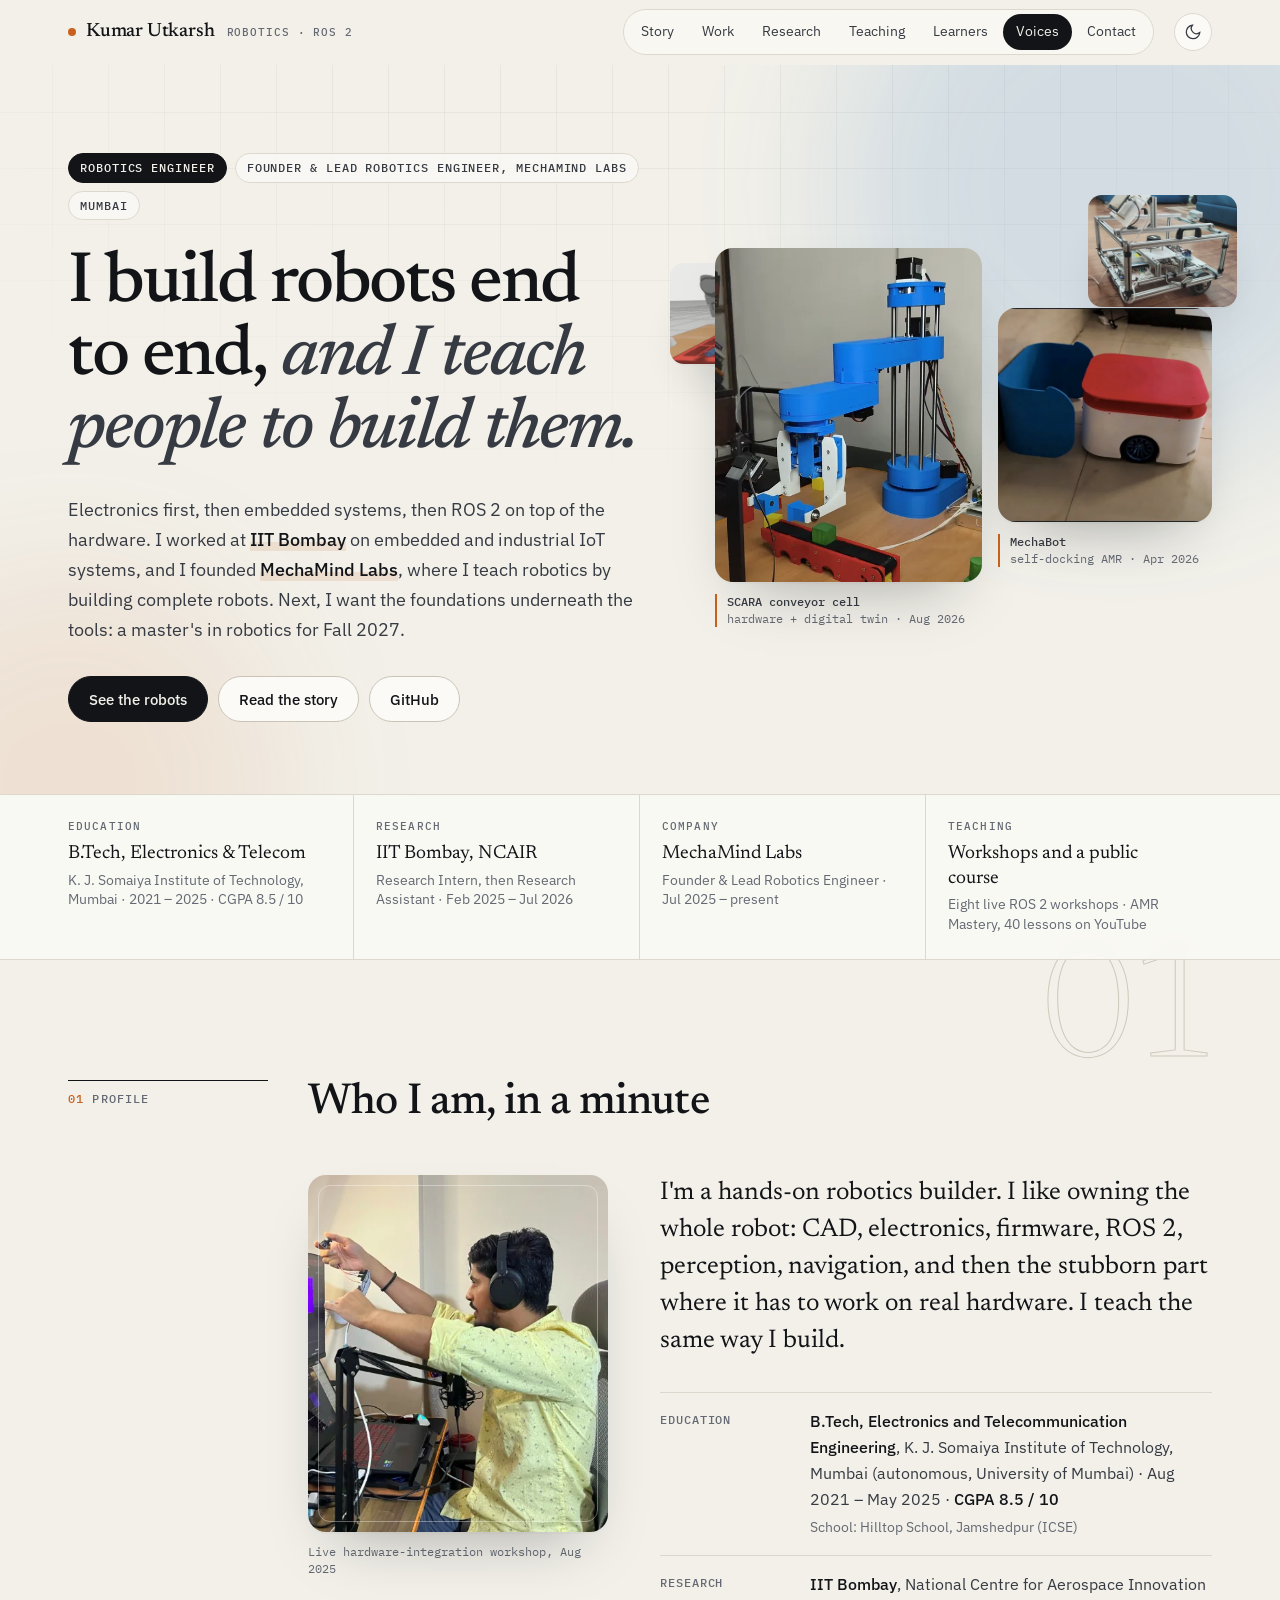
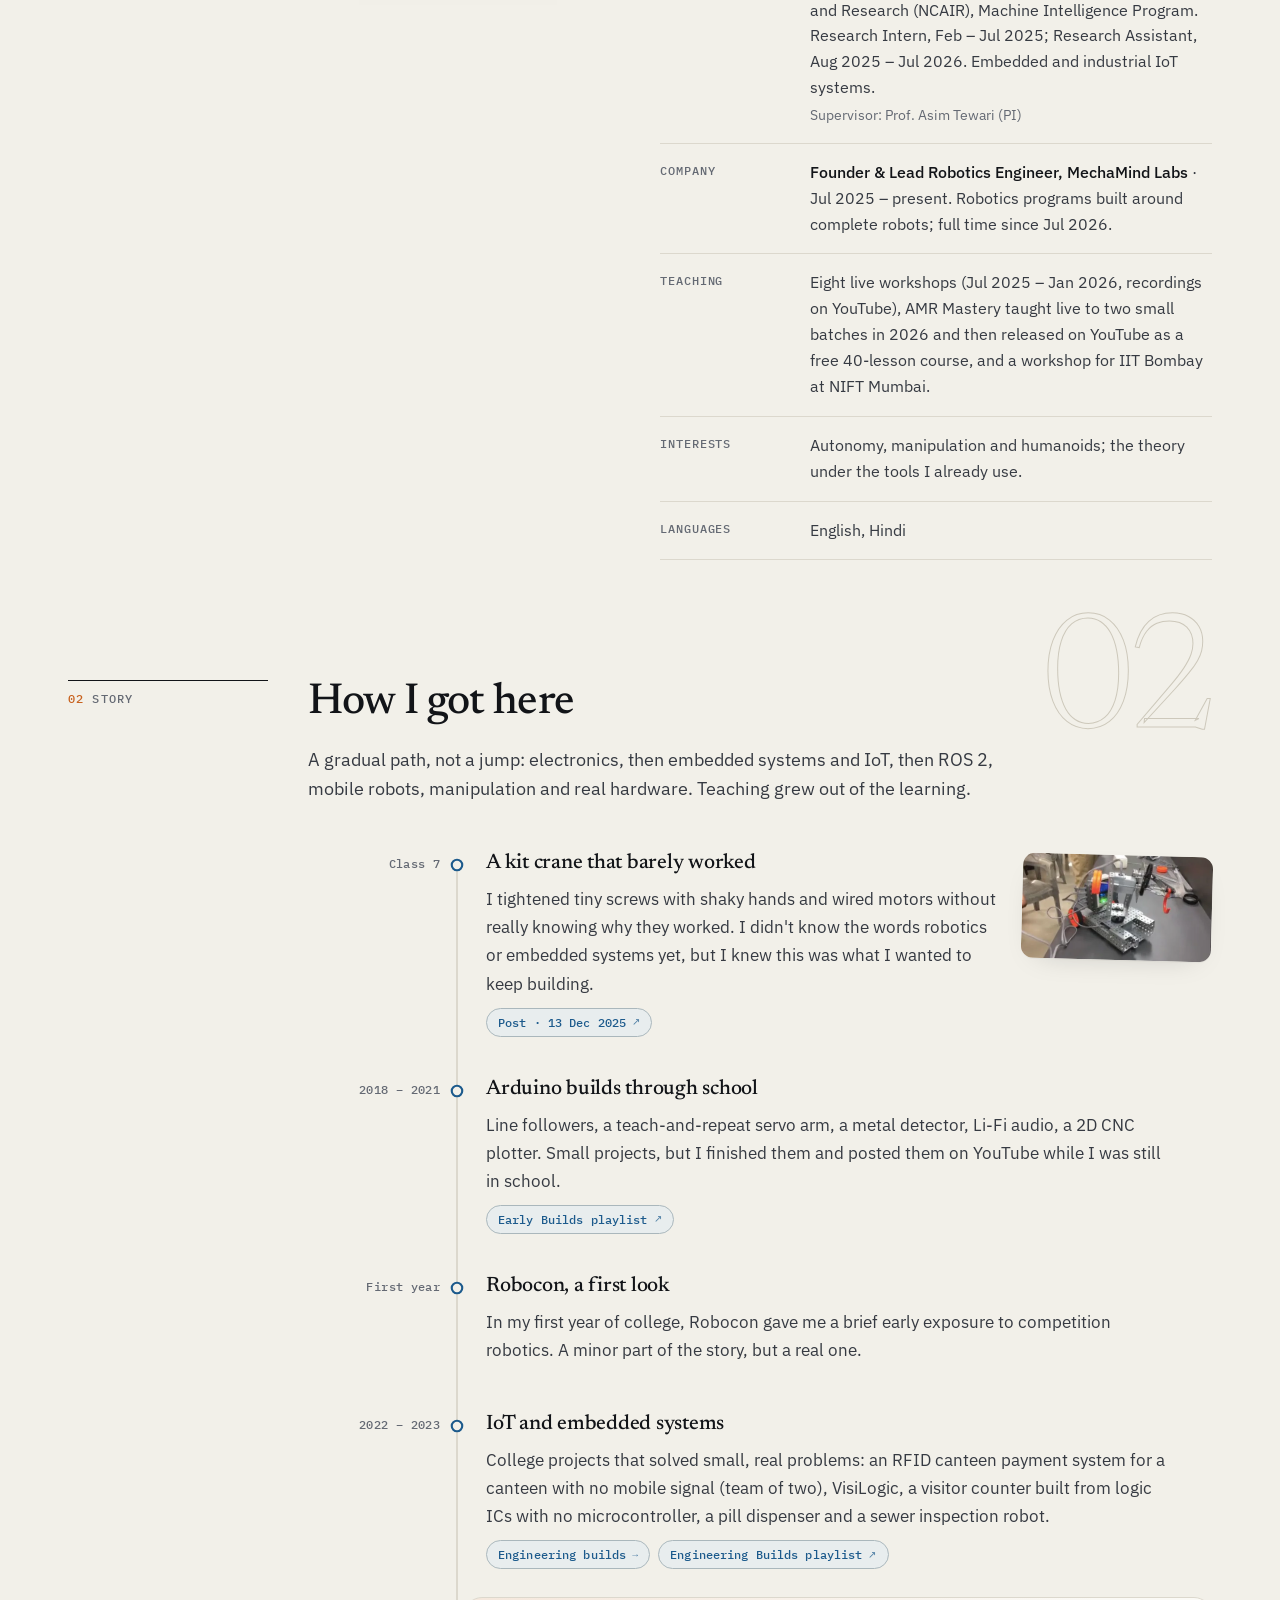
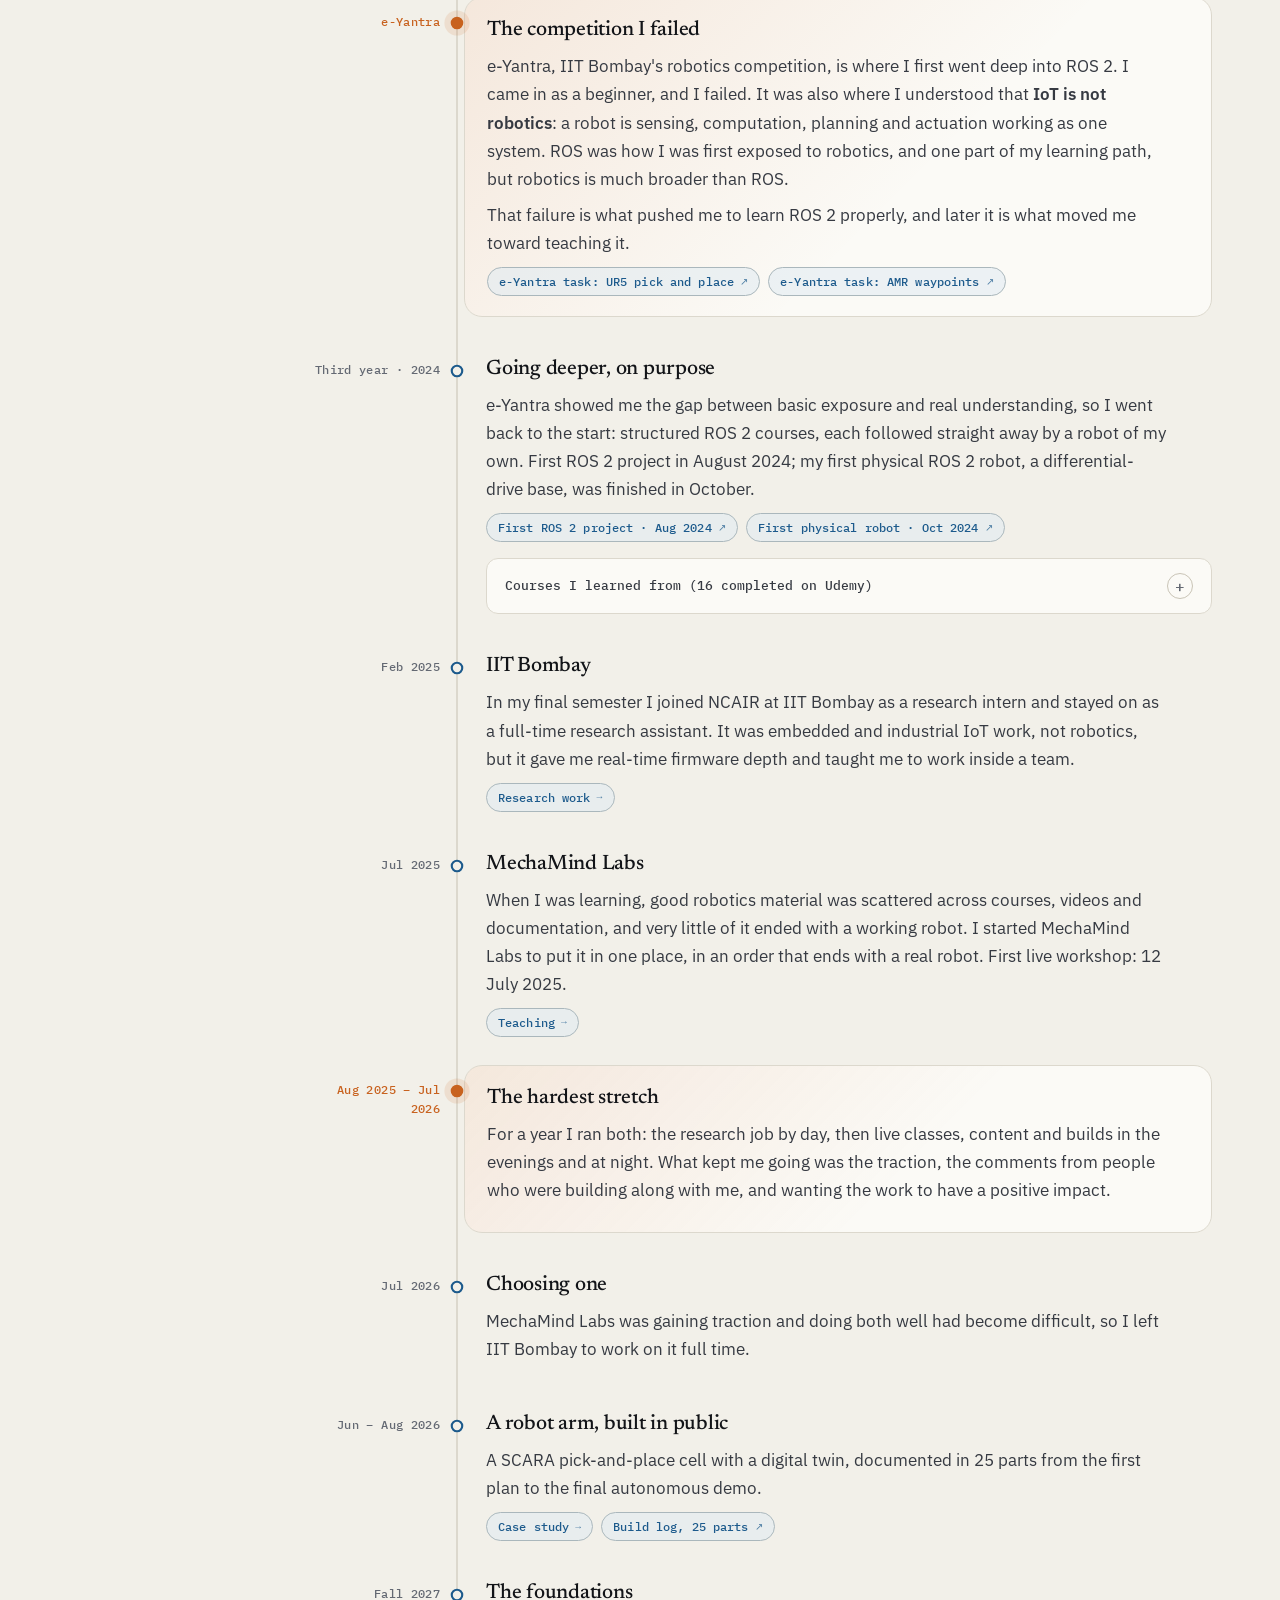
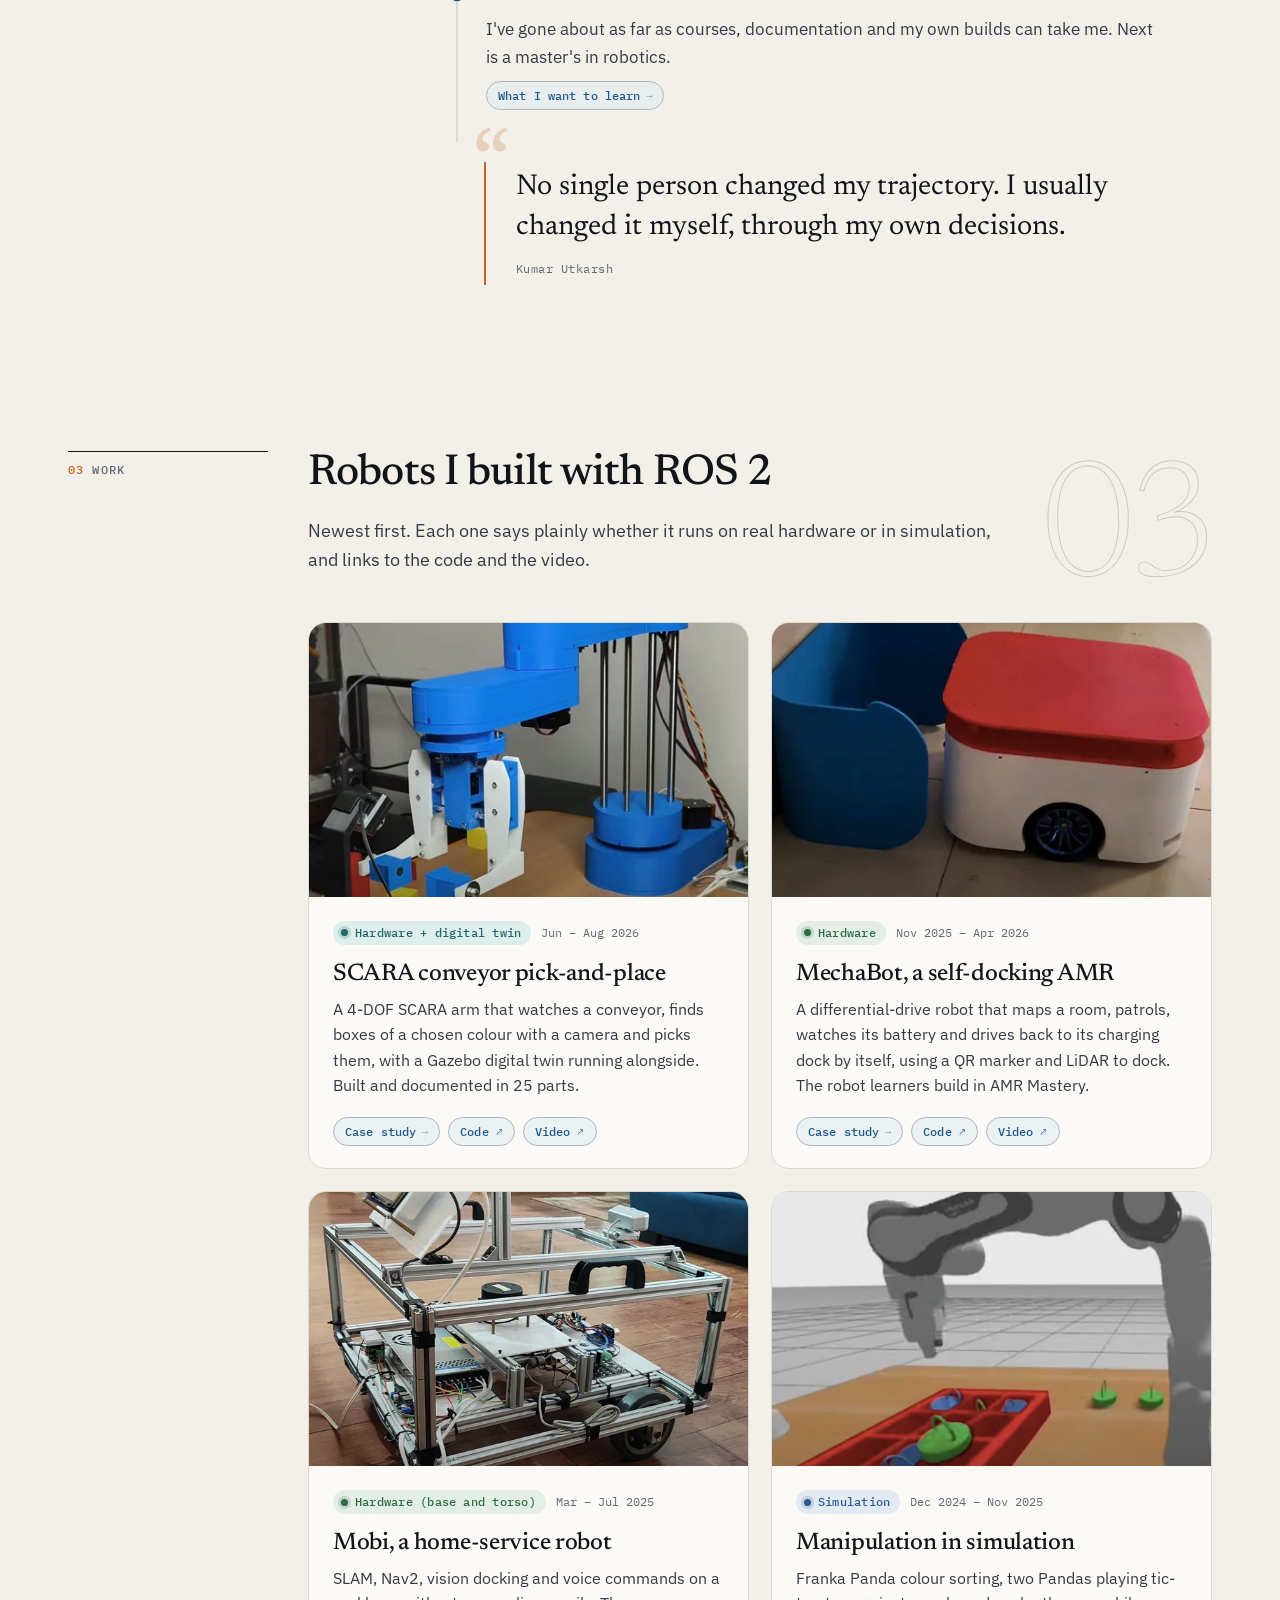
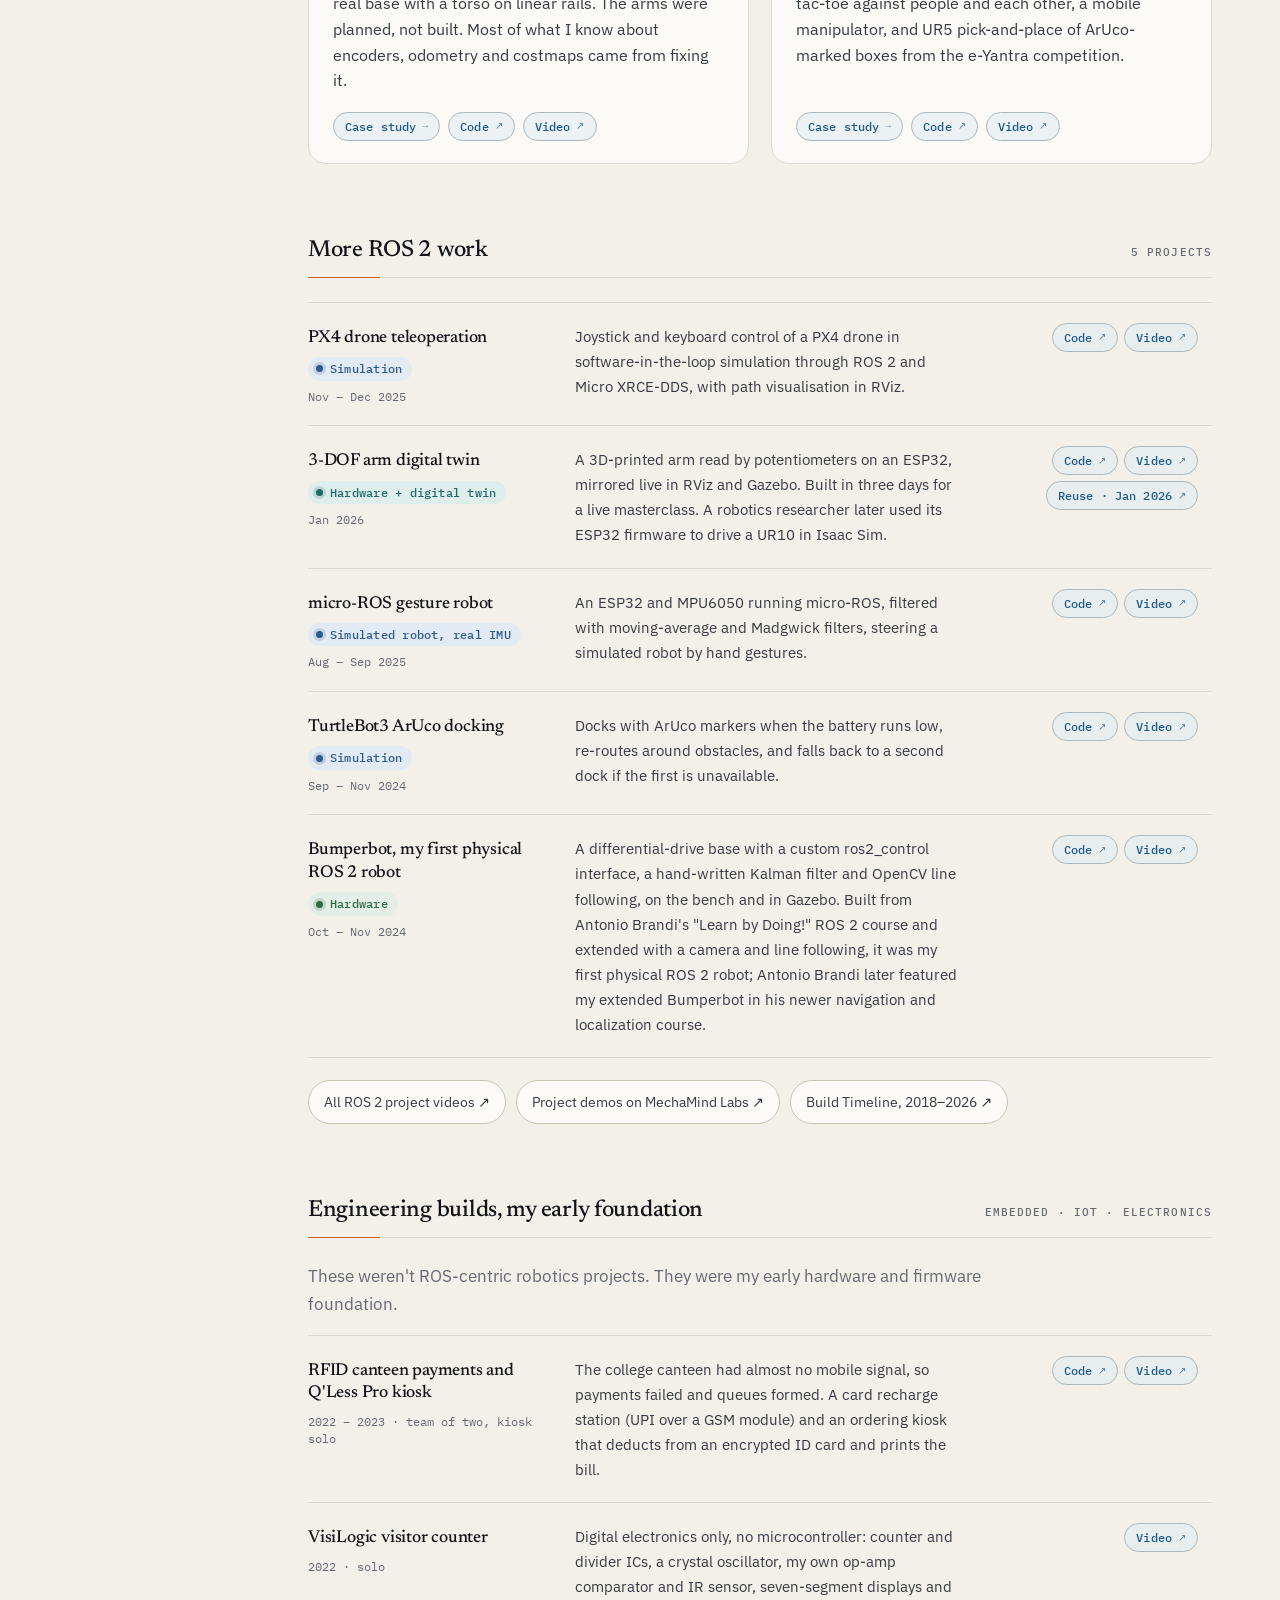
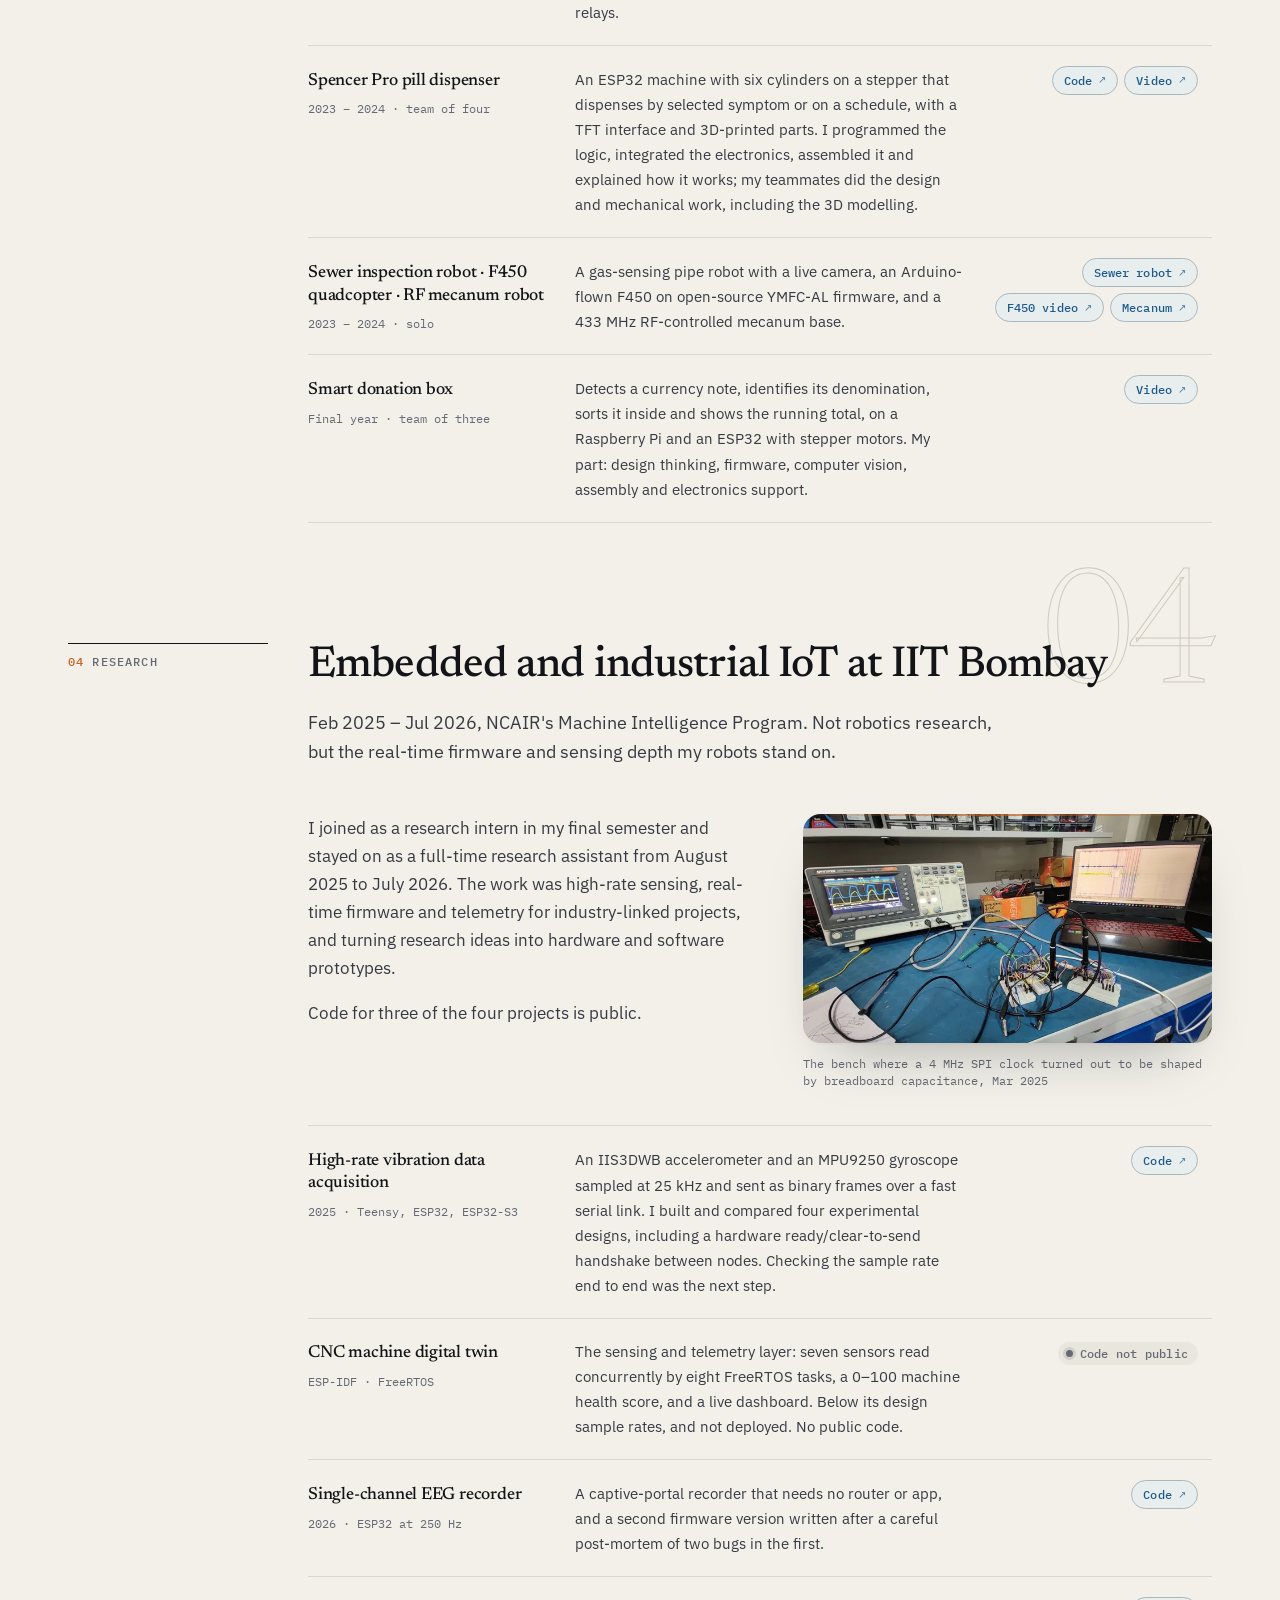
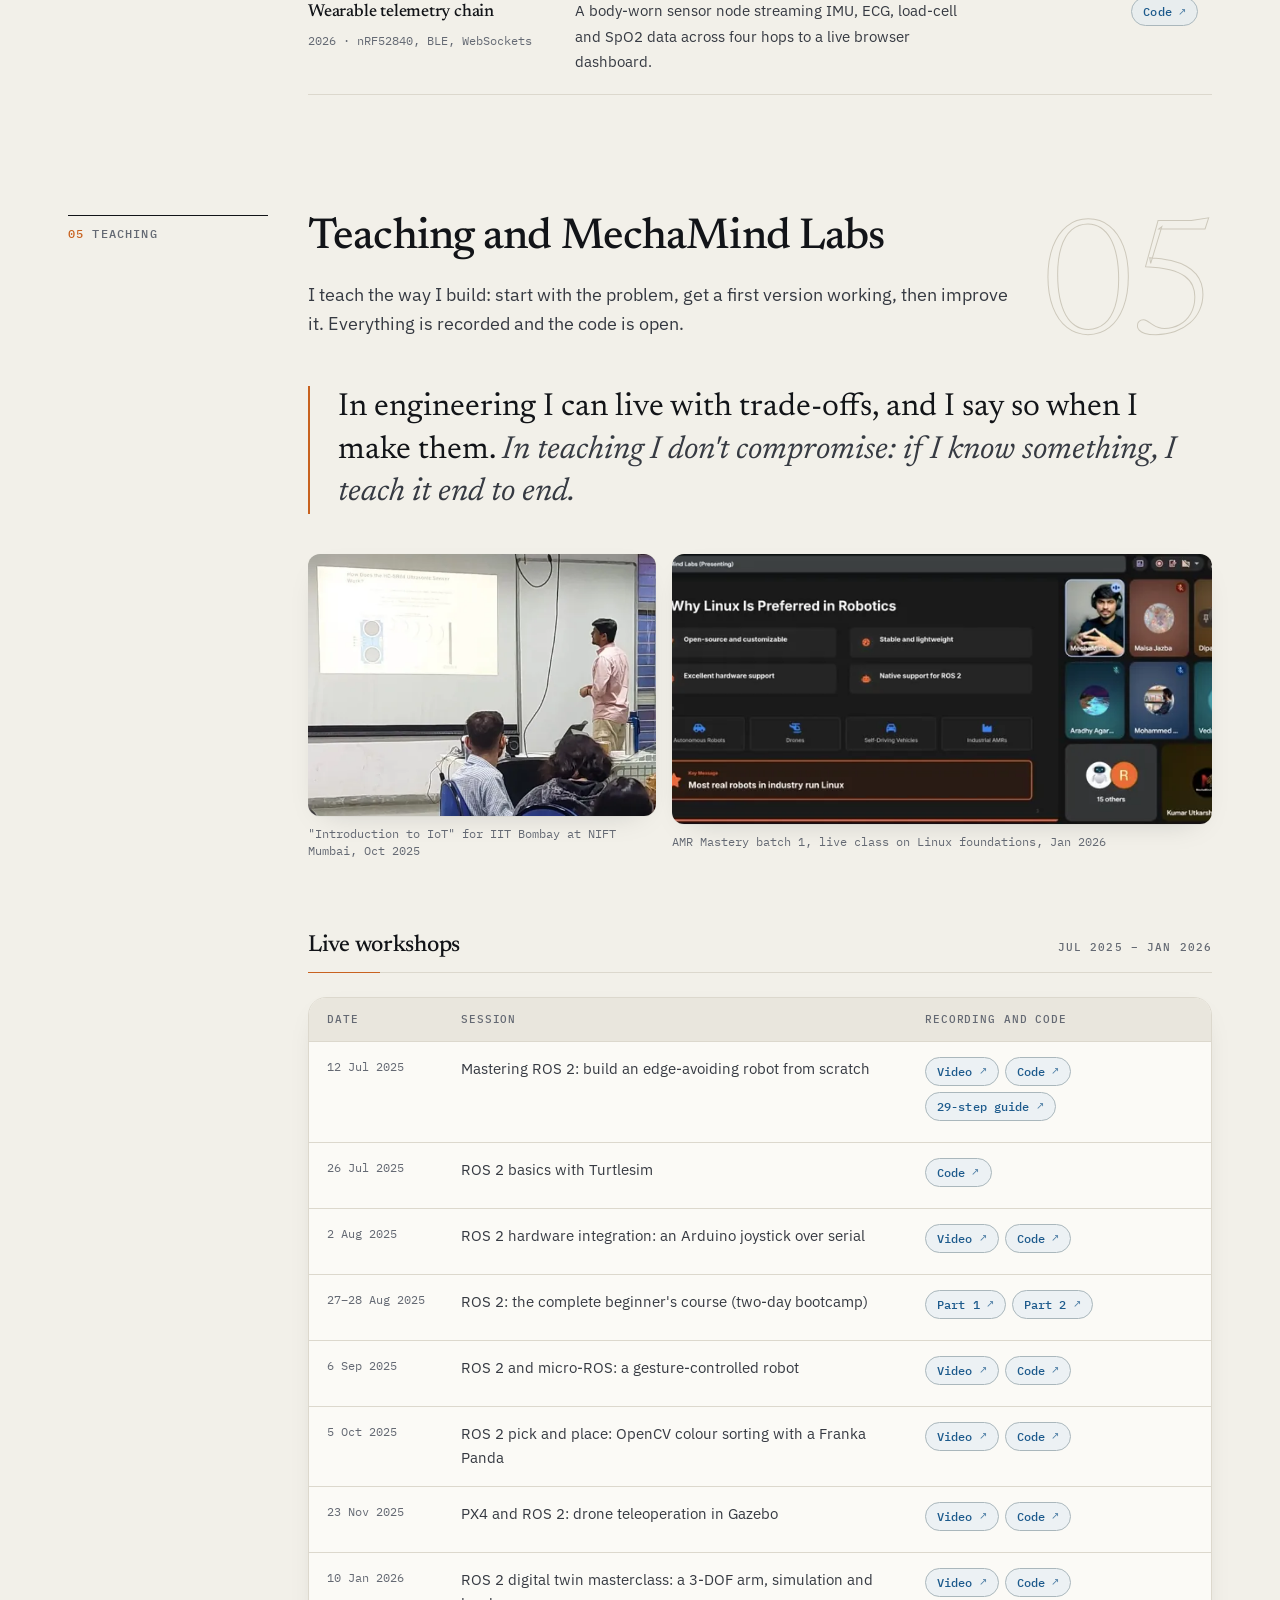
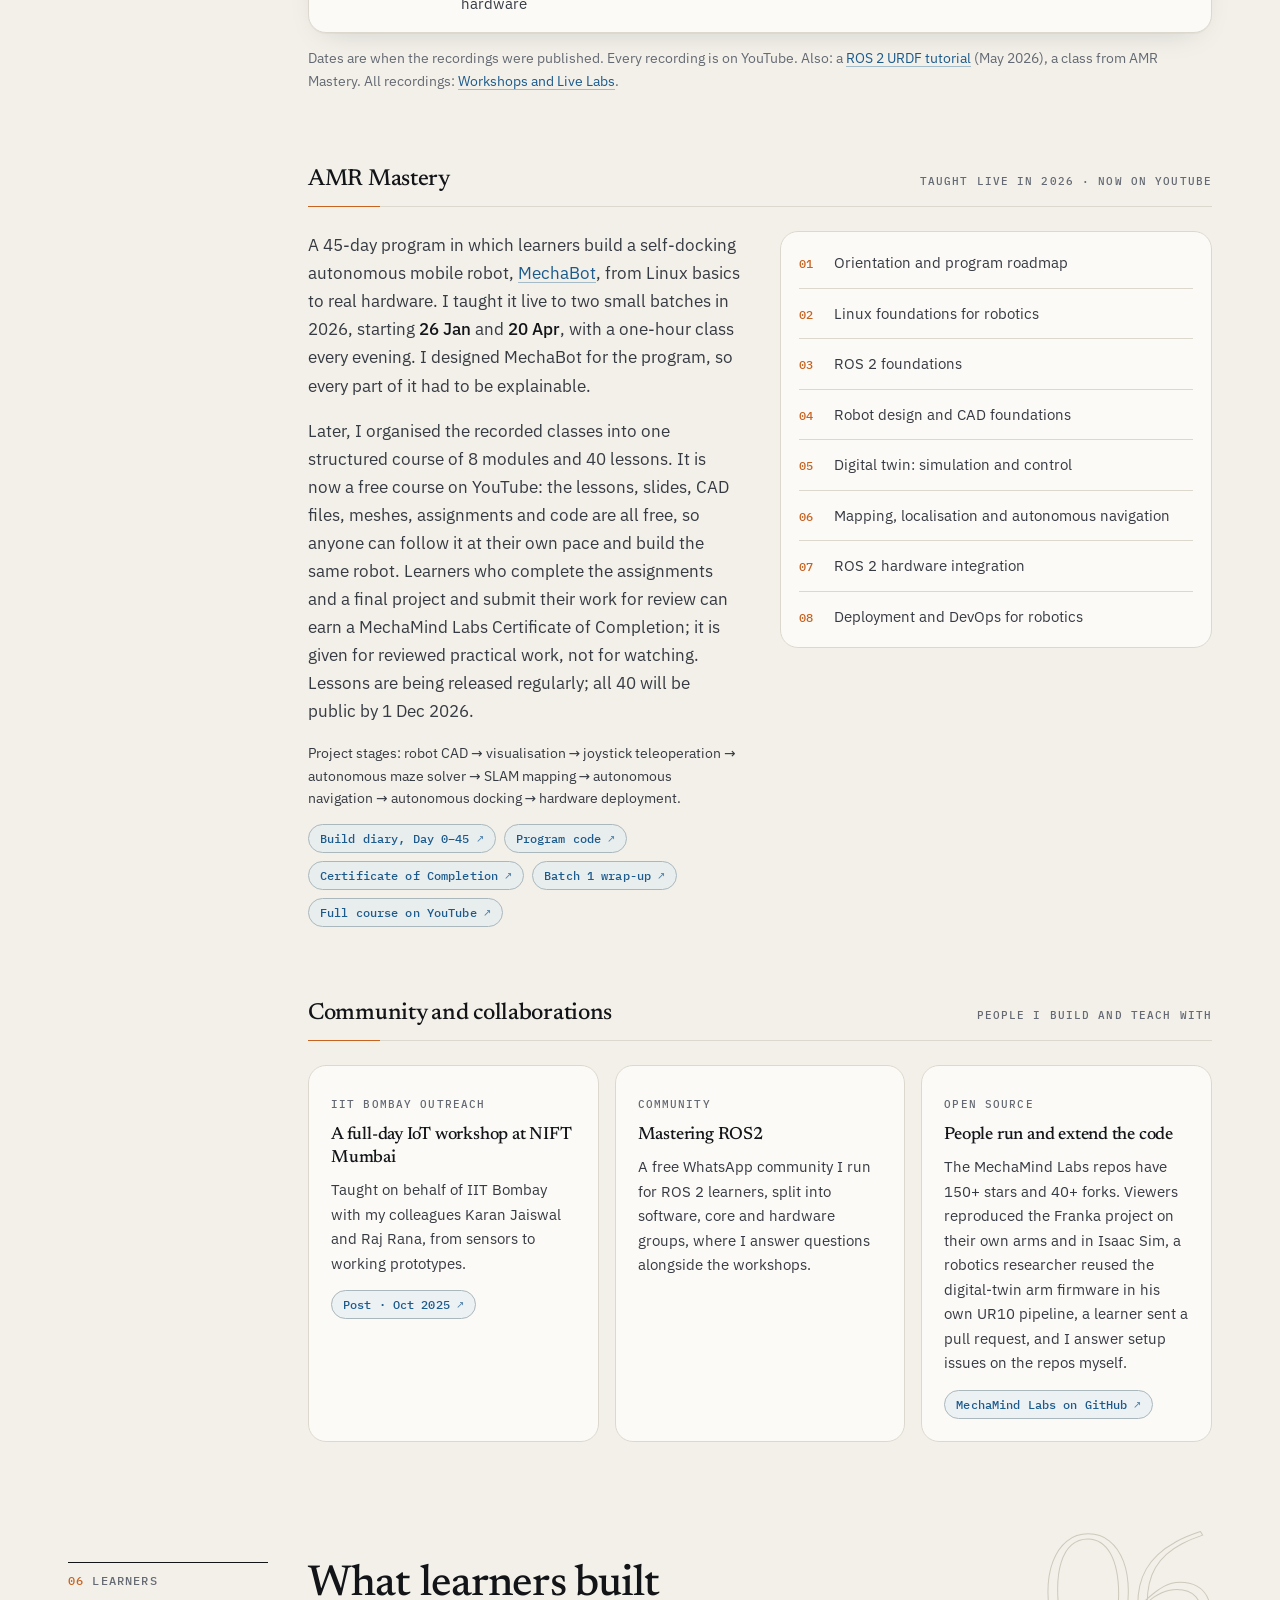
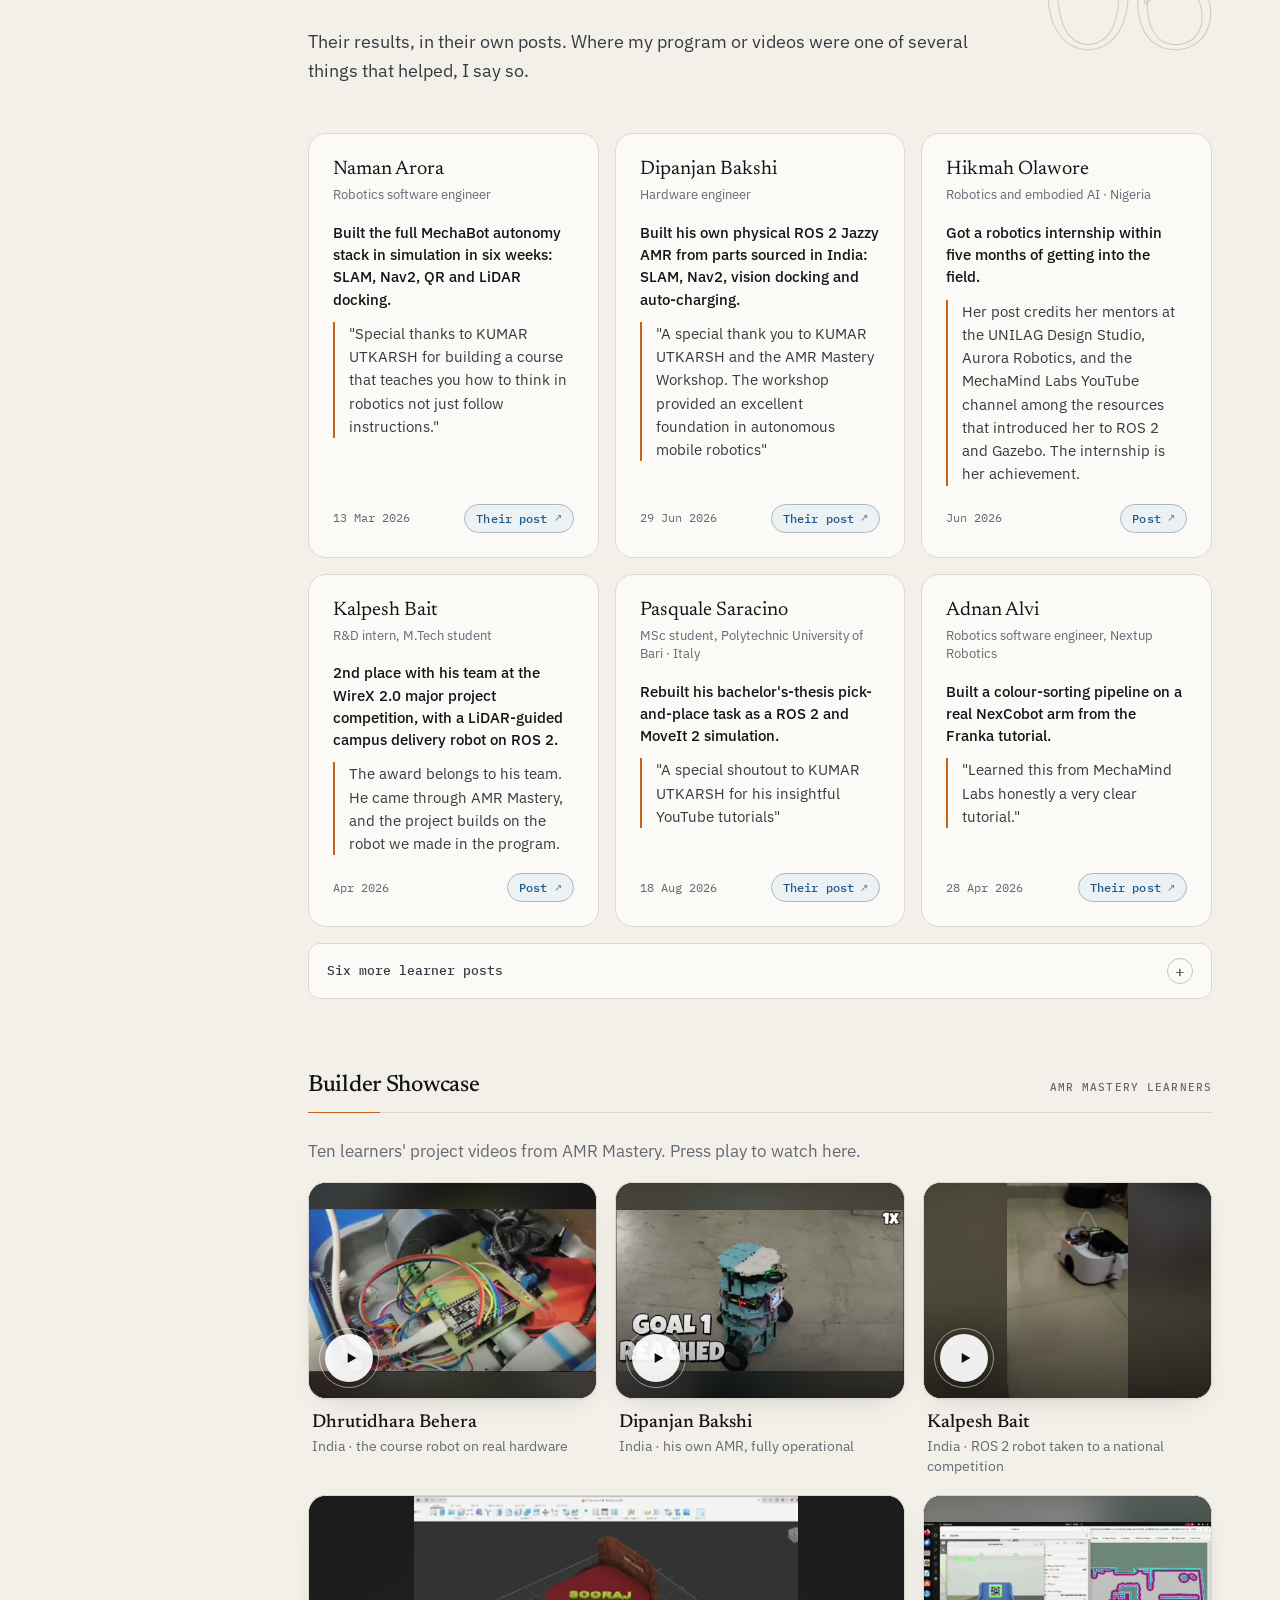
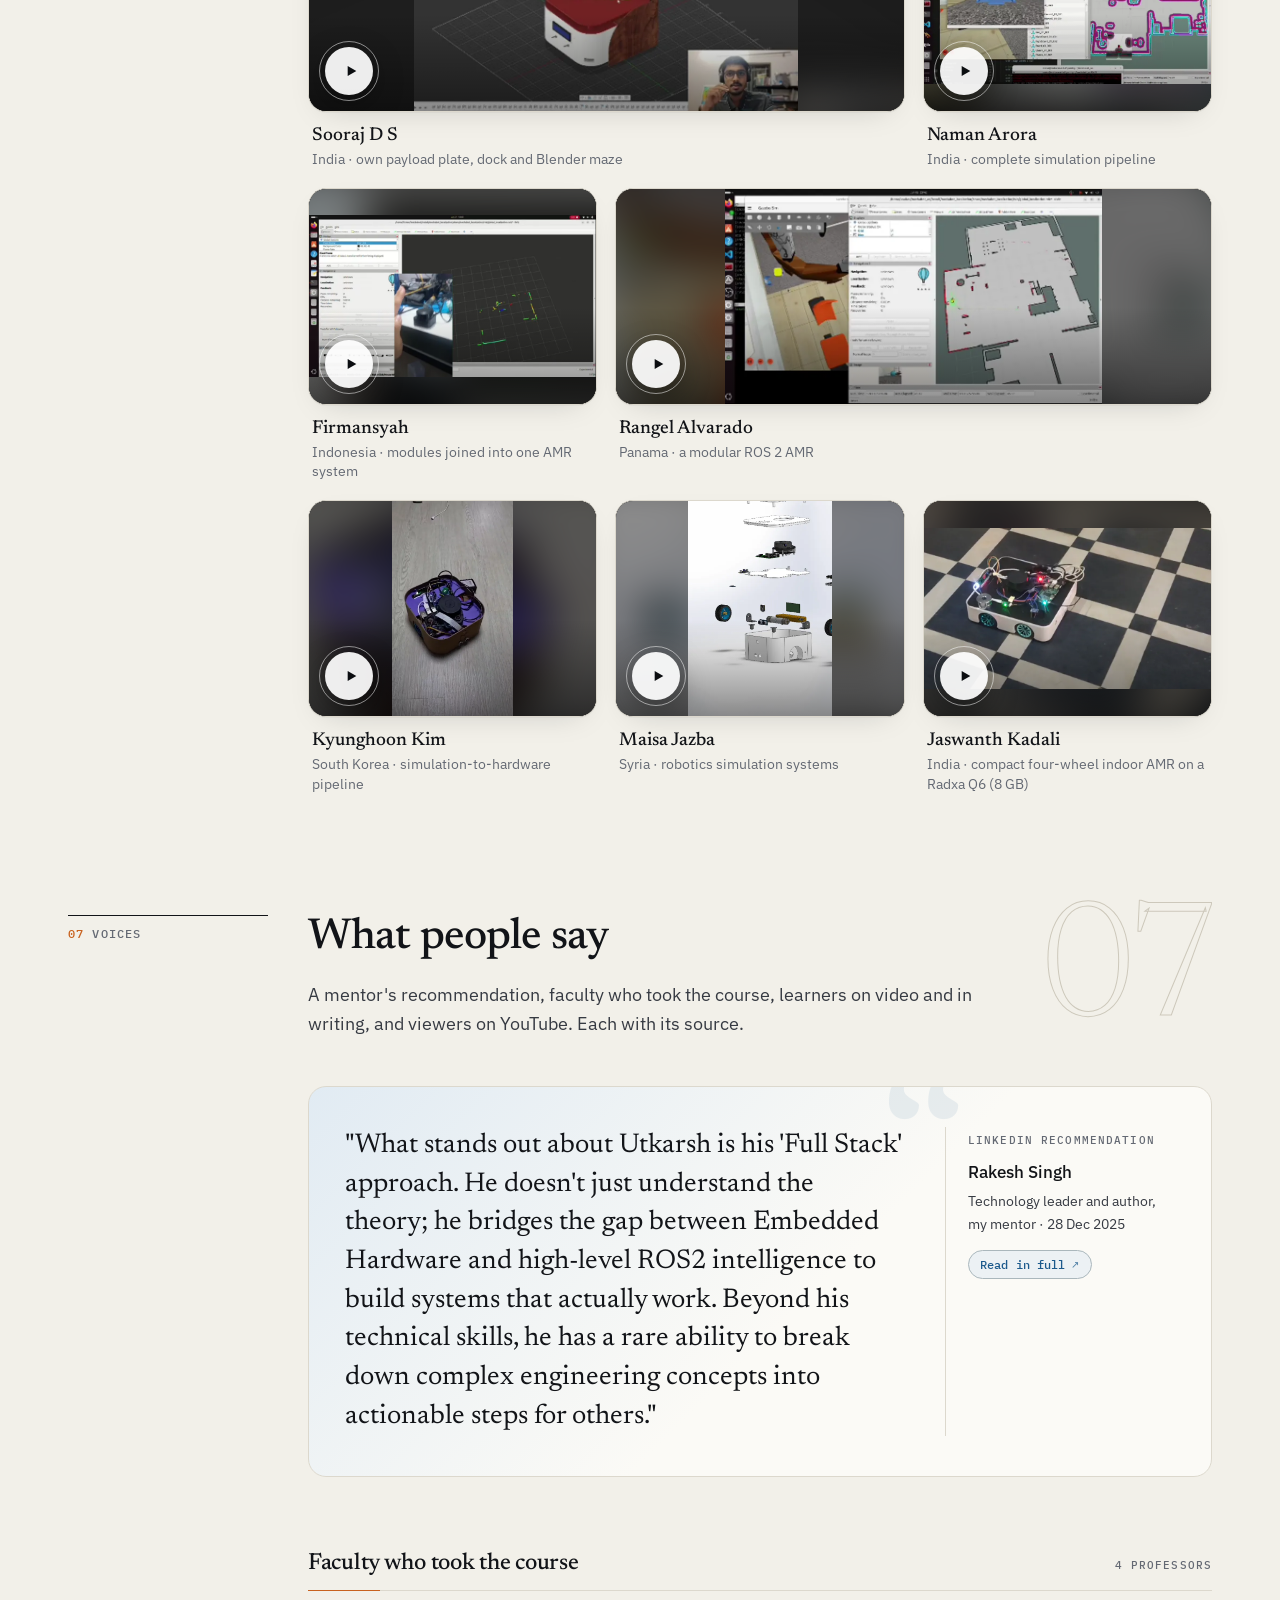
==== index.html @ 686c7478 "Home: note the later Mobi costmap fix Keeps the quote of what Kumar wrote at the time and adds the l" ====
<!doctype html>
<html lang="en">
<head>
<meta charset="utf-8">
<meta name="viewport" content="width=device-width, initial-scale=1">
<title>Kumar Utkarsh · Robotics engineer (ROS 2)</title>
<meta name="description" content="Kumar Utkarsh builds robots with ROS 2, from firmware to autonomy, and teaches people to build them: a SCARA pick-and-place cell, the MechaBot self-docking AMR and more.">
<link rel="canonical" href="https://curious-utkarsh.github.io/">
<meta name="theme-color" content="#f4f2ec" media="(prefers-color-scheme: light)">
<meta name="theme-color" content="#0f1114" media="(prefers-color-scheme: dark)">
<meta property="og:type" content="website">
<meta property="og:title" content="Kumar Utkarsh · Robotics engineer (ROS 2)">
<meta property="og:description" content="Robots built end to end with ROS 2, research at IIT Bombay, and the teaching work behind MechaMind Labs, with public evidence for each.">
<meta property="og:url" content="https://curious-utkarsh.github.io/">
<meta property="og:image" content="https://curious-utkarsh.github.io/assets/img/og.jpg">
<meta property="og:image:width" content="1200">
<meta property="og:image:height" content="630">
<meta name="twitter:card" content="summary_large_image">
<link rel="icon" href="favicon.svg" type="image/svg+xml">
<link rel="preload" href="assets/fonts/newsreader-latin-wght-normal.woff2" as="font" type="font/woff2" crossorigin>
<link rel="preload" href="assets/fonts/newsreader-latin-wght-italic.woff2" as="font" type="font/woff2" crossorigin>
<link rel="preload" href="assets/fonts/ibm-plex-sans-latin-400-normal.woff2" as="font" type="font/woff2" crossorigin>
<link rel="stylesheet" href="assets/css/site.css?v=5">
<script>try{var t=localStorage.getItem('theme');if(t==='light'||t==='dark')document.documentElement.setAttribute('data-theme',t)}catch(e){}</script>
<script type="application/ld+json">
{"@context":"https://schema.org","@type":"Person","name":"Kumar Utkarsh","url":"https://curious-utkarsh.github.io/","jobTitle":"Founder & Lead Robotics Engineer","worksFor":{"@type":"Organization","name":"MechaMind Labs"},"alumniOf":[{"@type":"CollegeOrUniversity","name":"K. J. Somaiya Institute of Technology"}],"address":{"@type":"PostalAddress","addressLocality":"Mumbai","addressCountry":"IN"},"knowsAbout":["ROS 2","Robotics","Embedded systems","Autonomous mobile robots","Manipulation"],"sameAs":["https://github.com/Curious-Utkarsh","https://www.linkedin.com/in/kumar-utkarsh-124aab227/","https://www.youtube.com/@kumar_utkarsh","https://www.youtube.com/@MechaMindLabs","https://www.instagram.com/utkbuilds/"]}
</script>
<script src="assets/js/site.js?v=5" defer></script>
</head>
<body>
<a class="skip" href="#main">Skip to content</a>

<header class="nav" id="top">
  <div class="progress" aria-hidden="true"><i></i></div>
  <div class="wrap">
    <a class="brand" href="#top">Kumar Utkarsh<span>Robotics · ROS 2</span></a>
    <ul id="menu">
      <li><a href="#story">Story</a></li>
      <li><a href="#work">Work</a></li>
      <li><a href="#research">Research</a></li>
      <li><a href="#teaching">Teaching</a></li>
      <li><a href="#learners">Learners</a></li>
      <li><a href="#voices">Voices</a></li>
      <li><a href="#contact">Contact</a></li>
    </ul>
    <div class="nav-tools">
      <button class="icon-btn" type="button" data-theme-toggle aria-label="Switch theme"><svg viewBox="0 0 24 24" fill="none" stroke="currentColor" stroke-width="1.7" stroke-linecap="round" aria-hidden="true"><path d="M21 12.8A9 9 0 1 1 11.2 3a7 7 0 0 0 9.8 9.8z"/></svg></button>
      <button class="icon-btn menu-btn" type="button" data-menu aria-controls="menu" aria-expanded="false" aria-label="Menu"><svg viewBox="0 0 24 24" fill="none" stroke="currentColor" stroke-width="1.7" stroke-linecap="round" aria-hidden="true"><path d="M4 7h16M4 12h16M4 17h16"/></svg></button>
    </div>
  </div>
</header>

<main id="main">

<!-- HERO -->
<section class="hero">
  <div class="hero-bg" aria-hidden="true"><i class="g1"></i><i class="g2"></i></div>
  <div class="wrap">
    <div>
      <div class="eyebrow"><span>Robotics engineer</span><span>Founder &amp; Lead Robotics Engineer, MechaMind Labs</span><span>Mumbai</span></div>
      <h1>I build robots end to end, <em>and I teach people to build them.</em></h1>
      <p class="lede">Electronics first, then embedded systems, then ROS 2 on top of the hardware. I worked at <strong>IIT Bombay</strong> on embedded and industrial IoT systems, and I founded <strong>MechaMind Labs</strong>, where I teach robotics by building complete robots. Next, I want the foundations underneath the tools: a master's in robotics for Fall 2027.</p>
      <div class="btns">
        <a class="btn primary" href="#work">See the robots</a>
        <a class="btn" href="#story">Read the story</a>
        <a class="btn" href="https://github.com/Curious-Utkarsh" target="_blank" rel="noopener">GitHub <span class="sr-only">(opens in a new tab)</span></a>
      </div>
    </div>
    <div class="hero-media">
      <figure class="a">
        <div class="ph"><img src="assets/img/scara-hero-720.webp" srcset="assets/img/scara-hero-480.webp 480w, assets/img/scara-hero-720.webp 720w" sizes="(max-width:900px) 55vw, 300px" width="720" height="900" alt="The SCARA arm I built, picking a coloured block above the conveyor in its final autonomous demo" fetchpriority="high"></div>
        <figcaption><b>SCARA conveyor cell</b><br>hardware + digital twin · Aug 2026</figcaption>
      </figure>
      <figure class="b">
        <div class="ph"><img src="assets/img/mechabot-sq-480.webp" srcset="assets/img/mechabot-sq-480.webp 480w, assets/img/mechabot-sq-800.webp 800w" sizes="(max-width:900px) 42vw, 240px" width="800" height="800" alt="MechaBot, a 3D-printed differential-drive robot, next to its charging dock"></div>
        <figcaption><b>MechaBot</b><br>self-docking AMR · Apr 2026</figcaption>
      </figure>
      <div class="float f1" aria-hidden="true"><img src="assets/img/mobi-card-640.webp" width="640" height="480" alt="" loading="lazy" decoding="async"></div>
      <div class="float f2" aria-hidden="true"><img src="assets/img/manip-card-640.webp" width="640" height="480" alt="" loading="lazy" decoding="async"></div>
    </div>
  </div>
</section>

<!-- GLANCE -->
<div class="glance">
  <div class="wrap">
    <div class="cell"><div class="label">Education</div><div class="v">B.Tech, Electronics &amp; Telecom</div><div class="s">K. J. Somaiya Institute of Technology, Mumbai · 2021 – 2025 · CGPA 8.5 / 10</div></div>
    <div class="cell"><div class="label">Research</div><div class="v">IIT Bombay, NCAIR</div><div class="s">Research Intern, then Research Assistant · Feb 2025 – Jul 2026</div></div>
    <div class="cell"><div class="label">Company</div><div class="v">MechaMind Labs</div><div class="s">Founder &amp; Lead Robotics Engineer · Jul 2025 – present</div></div>
    <div class="cell"><div class="label">Teaching</div><div class="v">Workshops and a public course</div><div class="s">Eight live ROS 2 workshops · AMR Mastery, 40 lessons on YouTube</div></div>
  </div>
</div>

<!-- PROFILE -->
<section class="section" id="profile">
  <div class="wrap">
    <div class="sec-head reveal">
      <div class="num"><b>01</b>Profile</div>
      <div>
        <h2>Who I am, in a minute</h2>
      </div>
    </div>
    <div class="sec-body">
      <div class="profile reveal">
        <figure class="portrait">
          <div class="ph" style="aspect-ratio:439/523"><img src="assets/img/utk-profile-439.webp" width="439" height="523" loading="lazy" decoding="async" alt="Kumar Utkarsh in a yellow shirt and headphones, testing an Arduino joystick against a ROS 2 node during a live hardware workshop"></div>
          <figcaption>Live hardware-integration workshop, Aug 2025</figcaption>
        </figure>
        <div>
          <p class="in-short">I'm a hands-on robotics builder. I like owning the whole robot: CAD, electronics, firmware, ROS 2, perception, navigation, and then the stubborn part where it has to work on real hardware. I teach the same way I build.</p>
          <dl class="facts">
            <dt>Education</dt>
            <dd><strong>B.Tech, Electronics and Telecommunication Engineering</strong>, K. J. Somaiya Institute of Technology, Mumbai (autonomous, University of Mumbai) · Aug 2021 – May 2025 · <strong>CGPA 8.5 / 10</strong><span class="aside">School: Hilltop School, Jamshedpur (ICSE)</span></dd>
            <dt>Research</dt>
            <dd><strong>IIT Bombay</strong>, National Centre for Aerospace Innovation and Research (NCAIR), Machine Intelligence Program. Research Intern, Feb – Jul 2025; Research Assistant, Aug 2025 – Jul 2026. Embedded and industrial IoT systems.<span class="aside">Supervisor: Prof. Asim Tewari (PI)</span></dd>
            <dt>Company</dt>
            <dd><strong>Founder &amp; Lead Robotics Engineer, MechaMind Labs</strong> · Jul 2025 – present. Robotics programs built around complete robots; full time since Jul 2026.</dd>
            <dt>Teaching</dt>
            <dd>Eight live workshops (Jul 2025 – Jan 2026, recordings on YouTube), AMR Mastery taught live to two small batches in 2026 and then released on YouTube as a free 40-lesson course, and a workshop for IIT Bombay at NIFT Mumbai.</dd>
            <dt>Interests</dt>
            <dd>Autonomy, manipulation and humanoids; the theory under the tools I already use.</dd>
            <dt>Languages</dt>
            <dd>English, Hindi</dd>
          </dl>
        </div>
      </div>
    </div>
  </div>
</section>

<!-- STORY -->
<section class="section" id="story">
  <div class="wrap">
    <div class="sec-head reveal">
      <div class="num"><b>02</b>Story</div>
      <div>
        <h2>How I got here</h2>
        <p class="lead">A gradual path, not a jump: electronics, then embedded systems and IoT, then ROS 2, mobile robots, manipulation and real hardware. Teaching grew out of the learning.</p>
      </div>
    </div>
    <div class="sec-body">
      <ol class="story">
        <li class="chapter reveal">
          <div class="when">Class 7</div>
          <div>
            <img class="thumb" src="assets/img/crane-480.webp" width="480" height="264" loading="lazy" decoding="async" alt="The kit crane I built in Class 7">
            <h3>A kit crane that barely worked</h3>
            <p>I tightened tiny screws with shaky hands and wired motors without really knowing why they worked. I didn't know the words robotics or embedded systems yet, but I knew this was what I wanted to keep building.</p>
            <div class="chips"><a class="chip" href="https://www.linkedin.com/feed/update/urn:li:activity:7405619403880382464/" target="_blank" rel="noopener">Post · 13 Dec 2025</a></div>
          </div>
        </li>
        <li class="chapter reveal">
          <div class="when">2018 – 2021</div>
          <div>
            <h3>Arduino builds through school</h3>
            <p>Line followers, a teach-and-repeat servo arm, a metal detector, Li-Fi audio, a 2D CNC plotter. Small projects, but I finished them and posted them on YouTube while I was still in school.</p>
            <div class="chips"><a class="chip" href="https://www.youtube.com/playlist?list=PLLy_VHZ-QN7A" target="_blank" rel="noopener">Early Builds playlist</a></div>
          </div>
        </li>
        <li class="chapter reveal">
          <div class="when">First year</div>
          <div>
            <h3>Robocon, a first look</h3>
            <p>In my first year of college, Robocon gave me a brief early exposure to competition robotics. A minor part of the story, but a real one.</p>
          </div>
        </li>
        <li class="chapter reveal">
          <div class="when">2022 – 2023</div>
          <div>
            <h3>IoT and embedded systems</h3>
            <p>College projects that solved small, real problems: an RFID canteen payment system for a canteen with no mobile signal (team of two), VisiLogic, a visitor counter built from logic ICs with no microcontroller, a pill dispenser and a sewer inspection robot.</p>
            <div class="chips"><a class="chip int" href="#builds">Engineering builds</a><a class="chip" href="https://www.youtube.com/playlist?list=PLPJ4HpDr6h6A" target="_blank" rel="noopener">Engineering Builds playlist</a></div>
          </div>
        </li>
        <li class="chapter key reveal">
          <div class="when">e-Yantra</div>
          <div>
            <h3>The competition I failed</h3>
            <p>e-Yantra, IIT Bombay's robotics competition, is where I first went deep into ROS 2. I came in as a beginner, and I failed. It was also where I understood that <strong>IoT is not robotics</strong>: a robot is sensing, computation, planning and actuation working as one system. ROS was how I was first exposed to robotics, and one part of my learning path, but robotics is much broader than ROS.</p>
            <p>That failure is what pushed me to learn ROS 2 properly, and later it is what moved me toward teaching it.</p>
            <div class="chips"><a class="chip" href="https://youtu.be/_vO71pkmfY4" target="_blank" rel="noopener">e-Yantra task: UR5 pick and place</a><a class="chip" href="https://youtu.be/Lj2Me5wobXs" target="_blank" rel="noopener">e-Yantra task: AMR waypoints</a></div>
          </div>
        </li>
        <li class="chapter reveal">
          <div class="when">Third year · 2024</div>
          <div>
            <h3>Going deeper, on purpose</h3>
            <p>e-Yantra showed me the gap between basic exposure and real understanding, so I went back to the start: structured ROS 2 courses, each followed straight away by a robot of my own. First ROS 2 project in August 2024; my first physical ROS 2 robot, a differential-drive base, was finished in October.</p>
            <div class="chips"><a class="chip" href="https://www.linkedin.com/feed/update/urn:li:activity:7227523996114640896/" target="_blank" rel="noopener">First ROS 2 project · Aug 2024</a><a class="chip" href="https://www.linkedin.com/feed/update/urn:li:activity:7254822495826923520/" target="_blank" rel="noopener">First physical robot · Oct 2024</a></div>
            <details class="more">
              <summary>Courses I learned from (16 completed on Udemy)</summary>
              <div class="inner">
                <ul class="course-list">
                  <li><a href="https://www.udemy.com/certificate/UC-dabf5c4c-b822-4ed7-ae83-1ba15c12f14b/" target="_blank" rel="noopener">ROS 2 for Beginners (ROS Jazzy - 2026)</a><span>Edouard Renard · Aug 2024</span></li>
                  <li><a href="https://www.udemy.com/certificate/UC-6ac92805-78db-4ddd-a85d-b9bd3ed9e7fe/" target="_blank" rel="noopener">ROS 2 for Beginners Level 2 - TF | URDF | RViz | Gazebo</a><span>Edouard Renard · Aug 2024</span></li>
                  <li><a href="https://www.udemy.com/certificate/UC-06ee2824-84ff-4ee0-b78c-e90da4ad0941/" target="_blank" rel="noopener">Fusion 360 Beginners Course</a><span>Jaiprakash Pandey · Aug 2024</span></li>
                  <li><a href="https://www.udemy.com/certificate/UC-d6272395-2206-4952-a866-6de7836a2509/" target="_blank" rel="noopener">ROS 2 for Beginners Level 3 - Advanced Concepts</a><span>Edouard Renard · Sep 2024</span></li>
                  <li><a href="https://www.udemy.com/certificate/UC-789b8175-a1e9-4130-a5f9-ce72ada52b2b/" target="_blank" rel="noopener">ROS 2 Nav2 [Navigation 2 Stack] - with SLAM and Navigation</a><span>Edouard Renard · Sep 2024</span></li>
                  <li><a href="https://www.udemy.com/certificate/UC-926e0c63-dfd3-487c-b6e4-1c140bade308/" target="_blank" rel="noopener">ROS2 Ultimate Mobile Robotics Course for Beginners OpenCV</a><span>Muhammad Luqman · Sep 2024</span></li>
                  <li><a href="https://www.udemy.com/certificate/UC-b41b9791-5d17-47a9-900c-4f4530753dbc/" target="_blank" rel="noopener">Robotics and ROS 2 - Learn by Doing! Manipulators</a><span>Antonio Brandi · Sep 2024</span></li>
                  <li><a href="https://www.udemy.com/certificate/UC-5cc5c411-20f9-4407-a2e0-dc26de4fa623/" target="_blank" rel="noopener">Self Driving and ROS 2 - Learn by Doing! Odometry &amp; Control</a><span>Antonio Brandi · Oct 2024</span></li>
                  <li><a href="https://www.udemy.com/certificate/UC-3294e9e6-55e2-41e4-a9e9-f4c194dafb58/" target="_blank" rel="noopener">ROS 2 Artificial Intelligent Robot using Raspberry PI</a><span>Muhammad Luqman · Nov 2024</span></li>
                  <li><a href="https://www.udemy.com/certificate/UC-cce2ddd3-e7bd-4cde-ba45-a7eb69c481b3/" target="_blank" rel="noopener">Microcontroller Embedded C Programming: Absolute Beginners</a><span>FastBit Embedded Brain Academy, Kiran Nayak · Feb 2025</span></li>
                  <li><a href="https://www.udemy.com/certificate/UC-7d345418-afec-4d67-8257-d8c001571d85/" target="_blank" rel="noopener">Mastering RTOS: Hands on FreeRTOS and STM32Fx with Debugging</a><span>FastBit Embedded Brain Academy, Kiran Nayak · Mar 2025</span></li>
                  <li><a href="https://www.udemy.com/certificate/UC-eef1d3ec-c8c1-4af3-99d5-fc86c6529395/" target="_blank" rel="noopener">Self Driving and ROS 2 - Learn by Doing! Map &amp; Localization</a><span>Antonio Brandi · Apr 2025</span></li>
                  <li><a href="https://www.udemy.com/certificate/UC-d5d5d659-906e-4c74-9371-72449ba3a728/" target="_blank" rel="noopener">Self Driving and ROS 2 - Learn by Doing! Plan &amp; Navigation</a><span>Antonio Brandi · Jul 2025</span></li>
                  <li><a href="https://www.udemy.com/certificate/UC-bb61e479-c397-4426-94eb-dff5282ca338/" target="_blank" rel="noopener">Complete Modern C++: From C++98 to C++23</a><span>Umar Lone · Dec 2025</span></li>
                  <li><a href="https://www.udemy.com/certificate/UC-a7a8cb4e-53b7-4168-93df-2167162cb1fc/" target="_blank" rel="noopener">ROS 2 - Hardware and ros2_control, Step by Step</a><span>Edouard Renard · Dec 2025</span></li>
                  <li><a href="https://www.udemy.com/certificate/UC-68d13fa9-50c9-44e0-858c-2817aff3560d/" target="_blank" rel="noopener">Computer Science &amp; Robotics - Learn by Doing! Linux to ROS 2</a><span>Antonio Brandi, Jonathan Cacace · Dec 2025</span></li>
                </ul>
                <p class="note">In the order I finished them. Each title opens its Udemy completion certificate.</p>
              </div>
            </details>
          </div>
        </li>
        <li class="chapter reveal">
          <div class="when">Feb 2025</div>
          <div>
            <h3>IIT Bombay</h3>
            <p>In my final semester I joined NCAIR at IIT Bombay as a research intern and stayed on as a full-time research assistant. It was embedded and industrial IoT work, not robotics, but it gave me real-time firmware depth and taught me to work inside a team.</p>
            <div class="chips"><a class="chip int" href="#research">Research work</a></div>
          </div>
        </li>
        <li class="chapter reveal">
          <div class="when">Jul 2025</div>
          <div>
            <h3>MechaMind Labs</h3>
            <p>When I was learning, good robotics material was scattered across courses, videos and documentation, and very little of it ended with a working robot. I started MechaMind Labs to put it in one place, in an order that ends with a real robot. First live workshop: 12 July 2025.</p>
            <div class="chips"><a class="chip int" href="#teaching">Teaching</a></div>
          </div>
        </li>
        <li class="chapter key reveal">
          <div class="when">Aug 2025 – Jul 2026</div>
          <div>
            <h3>The hardest stretch</h3>
            <p>For a year I ran both: the research job by day, then live classes, content and builds in the evenings and at night. What kept me going was the traction, the comments from people who were building along with me, and wanting the work to have a positive impact.</p>
          </div>
        </li>
        <li class="chapter reveal">
          <div class="when">Jul 2026</div>
          <div>
            <h3>Choosing one</h3>
            <p>MechaMind Labs was gaining traction and doing both well had become difficult, so I left IIT Bombay to work on it full time.</p>
          </div>
        </li>
        <li class="chapter reveal">
          <div class="when">Jun – Aug 2026</div>
          <div>
            <h3>A robot arm, built in public</h3>
            <p>A SCARA pick-and-place cell with a digital twin, documented in 25 parts from the first plan to the final autonomous demo.</p>
            <div class="chips"><a class="chip int" href="projects/scara/">Case study</a><a class="chip" href="https://www.youtube.com/playlist?list=PLFVs4BXGHW84" target="_blank" rel="noopener">Build log, 25 parts</a></div>
          </div>
        </li>
        <li class="chapter reveal">
          <div class="when">Fall 2027</div>
          <div>
            <h3>The foundations</h3>
            <p>I've gone about as far as courses, documentation and my own builds can take me. Next is a master's in robotics.</p>
            <div class="chips"><a class="chip int" href="#next">What I want to learn</a></div>
          </div>
        </li>
      </ol>
      <blockquote class="pull reveal">No single person changed my trajectory. I usually changed it myself, through my own decisions.<cite>Kumar Utkarsh</cite></blockquote>
    </div>
  </div>
</section>

<!-- WORK -->
<section class="section" id="work">
  <div class="wrap">
    <div class="sec-head reveal">
      <div class="num"><b>03</b>Work</div>
      <div>
        <h2>Robots I built with ROS 2</h2>
        <p class="lead">Newest first. Each one says plainly whether it runs on real hardware or in simulation, and links to the code and the video.</p>
      </div>
    </div>
    <div class="sec-body">
      <div class="proj-grid">
        <article class="proj reveal">
          <a class="media" href="projects/scara/" tabindex="-1" aria-hidden="true"><img src="assets/img/scara-card-720.webp" srcset="assets/img/scara-card-480.webp 480w, assets/img/scara-card-720.webp 720w" sizes="(max-width:760px) 92vw, 440px" width="720" height="540" loading="lazy" decoding="async" alt="SCARA arm gripper above the conveyor"></a>
          <div class="body">
            <div class="meta"><span class="status st-twin">Hardware + digital twin</span><span class="dates">Jun – Aug 2026</span></div>
            <h3><a href="projects/scara/">SCARA conveyor pick-and-place</a></h3>
            <p>A 4-DOF SCARA arm that watches a conveyor, finds boxes of a chosen colour with a camera and picks them, with a Gazebo digital twin running alongside. Built and documented in 25 parts.</p>
            <div class="chips"><a class="chip int" href="projects/scara/">Case study</a><a class="chip" href="https://github.com/Curious-Utkarsh/scara-pick-and-place" target="_blank" rel="noopener">Code</a><a class="chip" href="https://www.youtube.com/shorts/4r_umrhB5zc" target="_blank" rel="noopener">Video</a></div>
          </div>
        </article>
        <article class="proj reveal">
          <a class="media" href="projects/mechabot/" tabindex="-1" aria-hidden="true"><img src="assets/img/mechabot-card-800.webp" srcset="assets/img/mechabot-card-480.webp 480w, assets/img/mechabot-card-800.webp 800w" sizes="(max-width:760px) 92vw, 440px" width="800" height="600" loading="lazy" decoding="async" alt="MechaBot beside its charging dock"></a>
          <div class="body">
            <div class="meta"><span class="status st-hw">Hardware</span><span class="dates">Nov 2025 – Apr 2026</span></div>
            <h3><a href="projects/mechabot/">MechaBot, a self-docking AMR</a></h3>
            <p>A differential-drive robot that maps a room, patrols, watches its battery and drives back to its charging dock by itself, using a QR marker and LiDAR to dock. The robot learners build in AMR Mastery.</p>
            <div class="chips"><a class="chip int" href="projects/mechabot/">Case study</a><a class="chip" href="https://github.com/MechaMind-Labs/AMR-Mastery" target="_blank" rel="noopener">Code</a><a class="chip" href="https://youtu.be/rBTisGu6iEY" target="_blank" rel="noopener">Video</a></div>
          </div>
        </article>
        <article class="proj reveal">
          <a class="media" href="projects/mobi/" tabindex="-1" aria-hidden="true"><img src="assets/img/mobi-card-640.webp" srcset="assets/img/mobi-card-640.webp 640w, assets/img/mobi-card-1144.webp 1144w" sizes="(max-width:760px) 92vw, 440px" width="1144" height="858" loading="lazy" decoding="async" alt="Mobi's aluminium-extrusion base with LiDAR, power supply and touchscreen"></a>
          <div class="body">
            <div class="meta"><span class="status st-hw">Hardware (base and torso)</span><span class="dates">Mar – Jul 2025</span></div>
            <h3><a href="projects/mobi/">Mobi, a home-service robot</a></h3>
            <p>SLAM, Nav2, vision docking and voice commands on a real base with a torso on linear rails. The arms were planned, not built. Most of what I know about encoders, odometry and costmaps came from fixing it.</p>
            <div class="chips"><a class="chip int" href="projects/mobi/">Case study</a><a class="chip" href="https://github.com/Curious-Utkarsh/mobi-service-robot" target="_blank" rel="noopener">Code</a><a class="chip" href="https://www.youtube.com/shorts/Y7EMHcqw5RQ" target="_blank" rel="noopener">Video</a></div>
          </div>
        </article>
        <article class="proj reveal">
          <a class="media" href="projects/manipulation/" tabindex="-1" aria-hidden="true"><img src="assets/img/manip-card-640.webp" width="640" height="480" loading="lazy" decoding="async" alt="Two simulated Franka Panda arms placing pieces on a tic-tac-toe board"></a>
          <div class="body">
            <div class="meta"><span class="status st-sim">Simulation</span><span class="dates">Dec 2024 – Nov 2025</span></div>
            <h3><a href="projects/manipulation/">Manipulation in simulation</a></h3>
            <p>Franka Panda colour sorting, two Pandas playing tic-tac-toe against people and each other, a mobile manipulator, and UR5 pick-and-place of ArUco-marked boxes from the e-Yantra competition.</p>
            <div class="chips"><a class="chip int" href="projects/manipulation/">Case study</a><a class="chip" href="https://github.com/MechaMind-Labs/franka-color-sorting-robot" target="_blank" rel="noopener">Code</a><a class="chip" href="https://youtu.be/3YFORZAgRXA" target="_blank" rel="noopener">Video</a></div>
          </div>
        </article>
      </div>

      <div class="sub reveal"><h3>More ROS 2 work</h3><span class="label">5 projects</span></div>
      <div class="rows">
        <div class="row reveal">
          <div><h4>PX4 drone teleoperation</h4><div class="meta"><span class="status st-sim">Simulation</span><span class="dates">Nov – Dec 2025</span></div></div>
          <p>Joystick and keyboard control of a PX4 drone in software-in-the-loop simulation through ROS 2 and Micro XRCE-DDS, with path visualisation in RViz.</p>
          <div class="chips"><a class="chip" href="https://github.com/MechaMind-Labs/px4-drone-teleoperation" target="_blank" rel="noopener">Code</a><a class="chip" href="https://youtu.be/dWgP3Q3_Stk" target="_blank" rel="noopener">Video</a></div>
        </div>
        <div class="row reveal">
          <div><h4>3-DOF arm digital twin</h4><div class="meta"><span class="status st-twin">Hardware + digital twin</span><span class="dates">Jan 2026</span></div></div>
          <p>A 3D-printed arm read by potentiometers on an ESP32, mirrored live in RViz and Gazebo. Built in three days for a live masterclass. A robotics researcher later used its ESP32 firmware to drive a UR10 in Isaac Sim.</p>
          <div class="chips"><a class="chip" href="https://github.com/MechaMind-Labs/3dof-arm-digital-twin" target="_blank" rel="noopener">Code</a><a class="chip" href="https://youtu.be/pVwVlfxJDlI" target="_blank" rel="noopener">Video</a><a class="chip" href="https://www.linkedin.com/feed/update/urn:li:ugcPost:7419104121179516928/" target="_blank" rel="noopener">Reuse · Jan 2026</a></div>
        </div>
        <div class="row reveal">
          <div><h4>micro-ROS gesture robot</h4><div class="meta"><span class="status st-sim">Simulated robot, real IMU</span><span class="dates">Aug – Sep 2025</span></div></div>
          <p>An ESP32 and MPU6050 running micro-ROS, filtered with moving-average and Madgwick filters, steering a simulated robot by hand gestures.</p>
          <div class="chips"><a class="chip" href="https://github.com/MechaMind-Labs/microros-gesture-robot" target="_blank" rel="noopener">Code</a><a class="chip" href="https://youtu.be/Ebm1XX329LQ" target="_blank" rel="noopener">Video</a></div>
        </div>
        <div class="row reveal">
          <div><h4>TurtleBot3 ArUco docking</h4><div class="meta"><span class="status st-sim">Simulation</span><span class="dates">Sep – Nov 2024</span></div></div>
          <p>Docks with ArUco markers when the battery runs low, re-routes around obstacles, and falls back to a second dock if the first is unavailable.</p>
          <div class="chips"><a class="chip" href="https://github.com/Curious-Utkarsh/turtlebot3-aruco-docking" target="_blank" rel="noopener">Code</a><a class="chip" href="https://youtu.be/WPieODtJKek" target="_blank" rel="noopener">Video</a></div>
        </div>
        <div class="row reveal">
          <div><h4>Bumperbot, my first physical ROS 2 robot</h4><div class="meta"><span class="status st-hw">Hardware</span><span class="dates">Oct – Nov 2024</span></div></div>
          <p>A differential-drive base with a custom ros2_control interface, a hand-written Kalman filter and OpenCV line following, on the bench and in Gazebo. Built from Antonio Brandi's "Learn by Doing!" ROS 2 course and extended with a camera and line following, it was my first physical ROS 2 robot; Antonio Brandi later featured my extended Bumperbot in his newer navigation and localization course.</p>
          <div class="chips"><a class="chip" href="https://github.com/Curious-Utkarsh/bumperbot-diff-drive-robot" target="_blank" rel="noopener">Code</a><a class="chip" href="https://youtu.be/KG07amkaR44" target="_blank" rel="noopener">Video</a></div>
        </div>
      </div>
      <div class="after-links">
        <a href="https://www.youtube.com/playlist?list=PLVjFk3hP8Wm4" target="_blank" rel="noopener">All ROS 2 project videos ↗</a>
        <a href="https://www.youtube.com/playlist?list=PLdMuvhY3uTKstk7-rEB08oEmaAYHoISt5" target="_blank" rel="noopener">Project demos on MechaMind Labs ↗</a>
        <a href="https://www.youtube.com/playlist?list=PL1RejoEIpuO19dkhOjBlKdCOOEUHm7sn5" target="_blank" rel="noopener">Build Timeline, 2018–2026 ↗</a>
      </div>

      <div class="sub reveal" id="builds"><h3>Engineering builds, my early foundation</h3><span class="label">Embedded · IoT · electronics</span></div>
      <p class="muted reveal" style="max-width:40em">These weren't ROS-centric robotics projects. They were my early hardware and firmware foundation.</p>
      <div class="rows">
        <div class="row reveal">
          <div><h4>RFID canteen payments and Q'Less Pro kiosk</h4><div class="meta"><span class="dates">2022 – 2023 · team of two, kiosk solo</span></div></div>
          <p>The college canteen had almost no mobile signal, so payments failed and queues formed. A card recharge station (UPI over a GSM module) and an ordering kiosk that deducts from an encrypted ID card and prints the bill.</p>
          <div class="chips"><a class="chip" href="https://github.com/Curious-Utkarsh/rfid-canteen-payment-system" target="_blank" rel="noopener">Code</a><a class="chip" href="https://youtu.be/iQ-vjzbL71g" target="_blank" rel="noopener">Video</a></div>
        </div>
        <div class="row reveal">
          <div><h4>VisiLogic visitor counter</h4><div class="meta"><span class="dates">2022 · solo</span></div></div>
          <p>Digital electronics only, no microcontroller: counter and divider ICs, a crystal oscillator, my own op-amp comparator and IR sensor, seven-segment displays and relays.</p>
          <div class="chips"><a class="chip" href="https://youtu.be/4XhamWibspo" target="_blank" rel="noopener">Video</a></div>
        </div>
        <div class="row reveal">
          <div><h4>Spencer Pro pill dispenser</h4><div class="meta"><span class="dates">2023 – 2024 · team of four</span></div></div>
          <p>An ESP32 machine with six cylinders on a stepper that dispenses by selected symptom or on a schedule, with a TFT interface and 3D-printed parts. I programmed the logic, integrated the electronics, assembled it and explained how it works; my teammates did the design and mechanical work, including the 3D modelling.</p>
          <div class="chips"><a class="chip" href="https://github.com/Curious-Utkarsh/spencer-pro-pill-dispenser" target="_blank" rel="noopener">Code</a><a class="chip" href="https://youtu.be/GGR1IZcwPq0" target="_blank" rel="noopener">Video</a></div>
        </div>
        <div class="row reveal">
          <div><h4>Sewer inspection robot · F450 quadcopter · RF mecanum robot</h4><div class="meta"><span class="dates">2023 – 2024 · solo</span></div></div>
          <p>A gas-sensing pipe robot with a live camera, an Arduino-flown F450 on open-source YMFC-AL firmware, and a 433 MHz RF-controlled mecanum base.</p>
          <div class="chips"><a class="chip" href="https://github.com/Curious-Utkarsh/sewer-inspection-robot" target="_blank" rel="noopener">Sewer robot</a><a class="chip" href="https://youtu.be/Zt9OFyUxSyI" target="_blank" rel="noopener">F450 video</a><a class="chip" href="https://github.com/Curious-Utkarsh/rf-mecanum-drive-robot" target="_blank" rel="noopener">Mecanum</a></div>
        </div>
        <div class="row reveal">
          <div><h4>Smart donation box</h4><div class="meta"><span class="dates">Final year · team of three</span></div></div>
          <p>Detects a currency note, identifies its denomination, sorts it inside and shows the running total, on a Raspberry Pi and an ESP32 with stepper motors. My part: design thinking, firmware, computer vision, assembly and electronics support.</p>
          <div class="chips"><a class="chip" href="https://www.youtube.com/shorts/HNBQBPYtCsg" target="_blank" rel="noopener">Video</a></div>
        </div>
      </div>
    </div>
  </div>
</section>

<!-- RESEARCH -->
<section class="section" id="research">
  <div class="wrap">
    <div class="sec-head reveal">
      <div class="num"><b>04</b>Research</div>
      <div>
        <h2>Embedded and industrial IoT at IIT Bombay</h2>
        <p class="lead">Feb 2025 – Jul 2026, NCAIR's Machine Intelligence Program. Not robotics research, but the real-time firmware and sensing depth my robots stand on.</p>
      </div>
    </div>
    <div class="sec-body">
      <div class="split reveal">
        <div class="prose">
          <p>I joined as a research intern in my final semester and stayed on as a full-time research assistant from August 2025 to July 2026. The work was high-rate sensing, real-time firmware and telemetry for industry-linked projects, and turning research ideas into hardware and software prototypes.</p>
          <p>Code for three of the four projects is public.</p>
        </div>
        <figure>
          <div class="ph"><img src="assets/img/spi-bench-720.webp" srcset="assets/img/spi-bench-720.webp 720w, assets/img/spi-bench-1280.webp 1280w" sizes="(max-width:860px) 92vw, 420px" width="1280" height="719" loading="lazy" decoding="async" alt="Oscilloscope showing a distorted SPI clock next to breadboarded sensors and a laptop on the lab bench"></div>
          <figcaption>The bench where a 4 MHz SPI clock turned out to be shaped by breadboard capacitance, Mar 2025</figcaption>
        </figure>
      </div>
      <div class="rows" style="margin-top:36px">
        <div class="row reveal">
          <div><h3 class="h4">High-rate vibration data acquisition</h3><div class="meta"><span class="dates">2025 · Teensy, ESP32, ESP32-S3</span></div></div>
          <p>An IIS3DWB accelerometer and an MPU9250 gyroscope sampled at 25 kHz and sent as binary frames over a fast serial link. I built and compared four experimental designs, including a hardware ready/clear-to-send handshake between nodes. Checking the sample rate end to end was the next step.</p>
          <div class="chips"><a class="chip" href="https://github.com/Curious-Utkarsh/vibration-daq-teensy-esp32" target="_blank" rel="noopener">Code</a></div>
        </div>
        <div class="row reveal">
          <div><h3 class="h4">CNC machine digital twin</h3><div class="meta"><span class="dates">ESP-IDF · FreeRTOS</span></div></div>
          <p>The sensing and telemetry layer: seven sensors read concurrently by eight FreeRTOS tasks, a 0–100 machine health score, and a live dashboard. Below its design sample rates, and not deployed. No public code.</p>
          <div class="chips"><span class="status st-none">Code not public</span></div>
        </div>
        <div class="row reveal">
          <div><h3 class="h4">Single-channel EEG recorder</h3><div class="meta"><span class="dates">2026 · ESP32 at 250 Hz</span></div></div>
          <p>A captive-portal recorder that needs no router or app, and a second firmware version written after a careful post-mortem of two bugs in the first.</p>
          <div class="chips"><a class="chip" href="https://github.com/Curious-Utkarsh/esp32-eeg-recorder" target="_blank" rel="noopener">Code</a></div>
        </div>
        <div class="row reveal">
          <div><h3 class="h4">Wearable telemetry chain</h3><div class="meta"><span class="dates">2026 · nRF52840, BLE, WebSockets</span></div></div>
          <p>A body-worn sensor node streaming IMU, ECG, load-cell and SpO2 data across four hops to a live browser dashboard.</p>
          <div class="chips"><a class="chip" href="https://github.com/Curious-Utkarsh/wearable-ble-telemetry" target="_blank" rel="noopener">Code</a></div>
        </div>
      </div>
    </div>
  </div>
</section>

<!-- TEACHING -->
<section class="section" id="teaching">
  <div class="wrap">
    <div class="sec-head reveal">
      <div class="num"><b>05</b>Teaching</div>
      <div>
        <h2>Teaching and MechaMind Labs</h2>
        <p class="lead">I teach the way I build: start with the problem, get a first version working, then improve it. Everything is recorded and the code is open.</p>
      </div>
    </div>
    <div class="sec-body">
      <p class="principle reveal">In engineering I can live with trade-offs, and I say so when I make them. <em>In teaching I don't compromise: if I know something, I teach it end to end.</em></p>
      <div class="photo-pair reveal">
        <figure><div class="ph"><img src="assets/img/nift-1-560.webp" srcset="assets/img/nift-1-560.webp 560w, assets/img/nift-1-800.webp 800w" sizes="(max-width:700px) 92vw, 300px" width="800" height="607" loading="lazy" decoding="async" alt="Kumar teaching a classroom of students about the HC-SR04 ultrasonic sensor"></div><figcaption>"Introduction to IoT" for IIT Bombay at NIFT Mumbai, Oct 2025</figcaption></figure>
        <figure><div class="ph"><img src="assets/img/cohort-class-720.webp" srcset="assets/img/cohort-class-720.webp 720w, assets/img/cohort-class-1280.webp 1280w" sizes="(max-width:700px) 92vw, 480px" width="1280" height="551" loading="lazy" decoding="async" alt="A live AMR Mastery class on Linux, with learners on video"></div><figcaption>AMR Mastery batch 1, live class on Linux foundations, Jan 2026</figcaption></figure>
      </div>

      <div class="sub reveal"><h3>Live workshops</h3><span class="label">Jul 2025 – Jan 2026</span></div>
      <div class="table-wrap reveal">
        <table class="ws">
          <thead><tr><th scope="col">Date</th><th scope="col">Session</th><th scope="col">Recording and code</th></tr></thead>
          <tbody>
            <tr><td>12 Jul 2025</td><td>Mastering ROS 2: build an edge-avoiding robot from scratch</td><td><a class="chip" href="https://youtu.be/luZq317FUrE" target="_blank" rel="noopener">Video</a><a class="chip" href="https://github.com/MechaMind-Labs/edge-avoiding-robot" target="_blank" rel="noopener">Code</a><a class="chip" href="https://github.com/MechaMind-Labs/edge-avoiding-robot-workshop-guide" target="_blank" rel="noopener">29-step guide</a></td></tr>
            <tr><td>26 Jul 2025</td><td>ROS 2 basics with Turtlesim</td><td><a class="chip" href="https://github.com/MechaMind-Labs/ros2-basics-with-turtlesim" target="_blank" rel="noopener">Code</a></td></tr>
            <tr><td>2 Aug 2025</td><td>ROS 2 hardware integration: an Arduino joystick over serial</td><td><a class="chip" href="https://youtu.be/QVdoAvO35Y4" target="_blank" rel="noopener">Video</a><a class="chip" href="https://github.com/MechaMind-Labs/arduino-joystick-to-ros2" target="_blank" rel="noopener">Code</a></td></tr>
            <tr><td>27–28 Aug 2025</td><td>ROS 2: the complete beginner's course (two-day bootcamp)</td><td><a class="chip" href="https://youtu.be/1mZGkH0m_yQ" target="_blank" rel="noopener">Part 1</a><a class="chip" href="https://youtu.be/cXf-Dt7AQEM" target="_blank" rel="noopener">Part 2</a></td></tr>
            <tr><td>6 Sep 2025</td><td>ROS 2 and micro-ROS: a gesture-controlled robot</td><td><a class="chip" href="https://youtu.be/mkafPenW_4M" target="_blank" rel="noopener">Video</a><a class="chip" href="https://github.com/MechaMind-Labs/microros-gesture-robot" target="_blank" rel="noopener">Code</a></td></tr>
            <tr><td>5 Oct 2025</td><td>ROS 2 pick and place: OpenCV colour sorting with a Franka Panda</td><td><a class="chip" href="https://youtu.be/0N3B8FG0T1Y" target="_blank" rel="noopener">Video</a><a class="chip" href="https://github.com/MechaMind-Labs/franka-color-sorting-robot" target="_blank" rel="noopener">Code</a></td></tr>
            <tr><td>23 Nov 2025</td><td>PX4 and ROS 2: drone teleoperation in Gazebo</td><td><a class="chip" href="https://youtu.be/cXdP29a-SEQ" target="_blank" rel="noopener">Video</a><a class="chip" href="https://github.com/MechaMind-Labs/px4-drone-teleoperation" target="_blank" rel="noopener">Code</a></td></tr>
            <tr><td>10 Jan 2026</td><td>ROS 2 digital twin masterclass: a 3-DOF arm, simulation and hardware</td><td><a class="chip" href="https://youtu.be/UF73iIe3LsY" target="_blank" rel="noopener">Video</a><a class="chip" href="https://github.com/MechaMind-Labs/3dof-arm-digital-twin" target="_blank" rel="noopener">Code</a></td></tr>
          </tbody>
        </table>
      </div>
      <p class="note">Dates are when the recordings were published. Every recording is on YouTube. Also: a <a href="https://youtu.be/Lgmdcwq2P3M" target="_blank" rel="noopener">ROS 2 URDF tutorial</a> (May 2026), a class from AMR Mastery. All recordings: <a href="https://www.youtube.com/playlist?list=PLdMuvhY3uTKtMOVVnfKRV4qswTEHeXTy2" target="_blank" rel="noopener">Workshops and Live Labs</a>.</p>

      <div class="sub reveal"><h3>AMR Mastery</h3><span class="label">Taught live in 2026 · now on YouTube</span></div>
      <div class="amr reveal">
        <div class="prose">
          <p>A 45-day program in which learners build a self-docking autonomous mobile robot, <a href="projects/mechabot/">MechaBot</a>, from Linux basics to real hardware. I taught it live to two small batches in 2026, starting <strong>26 Jan</strong> and <strong>20 Apr</strong>, with a one-hour class every evening. I designed MechaBot for the program, so every part of it had to be explainable.</p>
          <p>Later, I organised the recorded classes into one structured course of 8 modules and 40 lessons. It is now a free course on YouTube: the lessons, slides, CAD files, meshes, assignments and code are all free, so anyone can follow it at their own pace and build the same robot. Learners who complete the assignments and a final project and submit their work for review can earn a MechaMind Labs Certificate of Completion; it is given for reviewed practical work, not for watching. Lessons are being released regularly; all 40 will be public by 1 Dec 2026.</p>
          <p class="small muted">Project stages: robot CAD → visualisation → joystick teleoperation → autonomous maze solver → SLAM mapping → autonomous navigation → autonomous docking → hardware deployment.</p>
          <div class="chips"><a class="chip" href="https://www.youtube.com/playlist?list=PLdMuvhY3uTKvNg6r5yPQSBe_NIYhc0Hwn" target="_blank" rel="noopener">Build diary, Day 0–45</a><a class="chip" href="https://github.com/MechaMind-Labs/AMR-Mastery" target="_blank" rel="noopener">Program code</a><a class="chip" href="https://github.com/MechaMind-Labs/AMR-Mastery/blob/main/CERTIFICATION.md" target="_blank" rel="noopener">Certificate of Completion</a><a class="chip" href="https://www.linkedin.com/feed/update/urn:li:activity:7446171731167457280/" target="_blank" rel="noopener">Batch 1 wrap-up</a><a class="chip" href="https://www.youtube.com/playlist?list=PLae-2ikc0DUY" target="_blank" rel="noopener">Full course on YouTube</a></div>
        </div>
        <ol class="modules">
          <li>Orientation and program roadmap</li>
          <li>Linux foundations for robotics</li>
          <li>ROS 2 foundations</li>
          <li>Robot design and CAD foundations</li>
          <li>Digital twin: simulation and control</li>
          <li>Mapping, localisation and autonomous navigation</li>
          <li>ROS 2 hardware integration</li>
          <li>Deployment and DevOps for robotics</li>
        </ol>
      </div>

      <div class="sub reveal"><h3>Community and collaborations</h3><span class="label">People I build and teach with</span></div>
      <div class="collab reveal">
        <div class="c"><span class="label">IIT Bombay outreach</span><h4>A full-day IoT workshop at NIFT Mumbai</h4><p>Taught on behalf of IIT Bombay with my colleagues Karan Jaiswal and Raj Rana, from sensors to working prototypes.</p><div class="chips"><a class="chip" href="https://www.linkedin.com/feed/update/urn:li:activity:7383532322874318849/" target="_blank" rel="noopener">Post · Oct 2025</a></div></div>
        <div class="c"><span class="label">Community</span><h4>Mastering ROS2</h4><p>A free WhatsApp community I run for ROS 2 learners, split into software, core and hardware groups, where I answer questions alongside the workshops.</p></div>
        <div class="c"><span class="label">Open source</span><h4>People run and extend the code</h4><p>The MechaMind Labs repos have 150+ stars and 40+ forks. Viewers reproduced the Franka project on their own arms and in Isaac Sim, a robotics researcher reused the digital-twin arm firmware in his own UR10 pipeline, a learner sent a pull request, and I answer setup issues on the repos myself.</p><div class="chips"><a class="chip" href="https://github.com/MechaMind-Labs" target="_blank" rel="noopener">MechaMind Labs on GitHub</a></div></div>
      </div>
    </div>
  </div>
</section>

<!-- LEARNERS -->
<section class="section" id="learners">
  <div class="wrap">
    <div class="sec-head reveal">
      <div class="num"><b>06</b>Learners</div>
      <div>
        <h2>What learners built</h2>
        <p class="lead">Their results, in their own posts. Where my program or videos were one of several things that helped, I say so.</p>
      </div>
    </div>
    <div class="sec-body">
      <div class="out-grid">
        <article class="out reveal">
          <div class="who">Naman Arora</div><div class="role">Robotics software engineer</div>
          <div class="what">Built the full MechaBot autonomy stack in simulation in six weeks: SLAM, Nav2, QR and LiDAR docking.</div>
          <blockquote>"Special thanks to KUMAR UTKARSH for building a course that teaches you how to think in robotics not just follow instructions."</blockquote>
          <div class="foot"><span class="dates">13 Mar 2026</span><a class="chip" href="https://www.linkedin.com/feed/update/urn:li:activity:7438169027916517376/" target="_blank" rel="noopener">Their post</a></div>
        </article>
        <article class="out reveal">
          <div class="who">Dipanjan Bakshi</div><div class="role">Hardware engineer</div>
          <div class="what">Built his own physical ROS 2 Jazzy AMR from parts sourced in India: SLAM, Nav2, vision docking and auto-charging.</div>
          <blockquote>"A special thank you to KUMAR UTKARSH and the AMR Mastery Workshop. The workshop provided an excellent foundation in autonomous mobile robotics"</blockquote>
          <div class="foot"><span class="dates">29 Jun 2026</span><a class="chip" href="https://www.linkedin.com/feed/update/urn:li:ugcPost:7477218004628414464/" target="_blank" rel="noopener">Their post</a></div>
        </article>
        <article class="out reveal">
          <div class="who">Hikmah Olawore</div><div class="role">Robotics and embodied AI · Nigeria</div>
          <div class="what">Got a robotics internship within five months of getting into the field.</div>
          <blockquote>Her post credits her mentors at the UNILAG Design Studio, Aurora Robotics, and the MechaMind Labs YouTube channel among the resources that introduced her to ROS 2 and Gazebo. The internship is her achievement.</blockquote>
          <div class="foot"><span class="dates">Jun 2026</span><a class="chip" href="https://www.linkedin.com/feed/update/urn:li:activity:7478504586018881537/" target="_blank" rel="noopener">Post</a></div>
        </article>
        <article class="out reveal">
          <div class="who">Kalpesh Bait</div><div class="role">R&amp;D intern, M.Tech student</div>
          <div class="what">2nd place with his team at the WireX 2.0 major project competition, with a LiDAR-guided campus delivery robot on ROS 2.</div>
          <blockquote>The award belongs to his team. He came through AMR Mastery, and the project builds on the robot we made in the program.</blockquote>
          <div class="foot"><span class="dates">Apr 2026</span><a class="chip" href="https://www.linkedin.com/feed/update/urn:li:activity:7448646592468996096/" target="_blank" rel="noopener">Post</a></div>
        </article>
        <article class="out reveal">
          <div class="who">Pasquale Saracino</div><div class="role">MSc student, Polytechnic University of Bari · Italy</div>
          <div class="what">Rebuilt his bachelor's-thesis pick-and-place task as a ROS 2 and MoveIt 2 simulation.</div>
          <blockquote>"A special shoutout to KUMAR UTKARSH for his insightful YouTube tutorials"</blockquote>
          <div class="foot"><span class="dates">18 Aug 2026</span><a class="chip" href="https://www.linkedin.com/feed/update/urn:li:activity:7495505731744542720/" target="_blank" rel="noopener">Their post</a></div>
        </article>
        <article class="out reveal">
          <div class="who">Adnan Alvi</div><div class="role">Robotics software engineer, Nextup Robotics</div>
          <div class="what">Built a colour-sorting pipeline on a real NexCobot arm from the Franka tutorial.</div>
          <blockquote>"Learned this from MechaMind Labs honestly a very clear tutorial."</blockquote>
          <div class="foot"><span class="dates">28 Apr 2026</span><a class="chip" href="https://lnkd.in/p/dJP95qkg" target="_blank" rel="noopener">Their post</a></div>
        </article>
      </div>
      <details class="more reveal">
        <summary>Six more learner posts</summary>
        <div class="inner">
          <div class="out-grid" style="margin-top:14px">
            <article class="out">
              <div class="who">Hafizur Rahman</div><div class="role">Mechatronics undergraduate, KUET · Bangladesh</div>
              <div class="what">Went from Turtlesim control to MechaBot in Gazebo, then Nav2 with A* and AMCL, across several posts.</div>
              <blockquote>"structured guidance and mentorship"</blockquote>
              <div class="foot"><span class="dates">Jul – Oct 2026</span><span><a class="chip" href="https://www.linkedin.com/feed/update/urn:li:activity:7487576657667616768/" target="_blank" rel="noopener">Post 1</a> <a class="chip" href="https://www.linkedin.com/feed/update/urn:li:ugcPost:7515159894132592640/" target="_blank" rel="noopener">Post 4</a></span></div>
            </article>
            <article class="out">
              <div class="who">Sesha Sai Jagadeswar Patnala</div><div class="role">Graduate engineering trainee</div>
              <div class="what">Built "MechaPrime", a QR-guided maze-solving AMR in Ignition Gazebo.</div>
              <blockquote>"I learned all of this from the Autonomous Mobile Robots (AMR) Mastery Course"</blockquote>
              <div class="foot"><span class="dates">16 Mar 2026</span><a class="chip" href="https://lnkd.in/p/dysxajVB" target="_blank" rel="noopener">Their post</a></div>
            </article>
            <article class="out">
              <div class="who">Bilal Ileri</div><div class="role">Building at FairRobotics</div>
              <div class="what">Built a LiDAR edge-avoiding robot in Gazebo from the free workshop recording, months after it ran.</div>
              <blockquote>"Shout out to KUMAR UTKARSH for the detailed workshop that guided me through it!"</blockquote>
              <div class="foot"><span class="dates">1 Apr 2026</span><a class="chip" href="https://lnkd.in/p/dRPxnYq7" target="_blank" rel="noopener">Their post</a></div>
            </article>
            <article class="out">
              <div class="who">Dhrutidhara Behera</div><div class="role">Working professional</div>
              <div class="what">Built the course robot on physical hardware: Raspberry Pi, ESP32, LiDAR, camera, ultrasonic sensor and IMU.</div>
              <blockquote>"A well-structured, hands-on program that made it possible to build a complete ROS2 autonomous mobile robot—from simulation to real hardware."</blockquote>
              <div class="foot"><span class="dates">2026 · AMR Mastery</span></div>
            </article>
            <article class="out">
              <div class="who">Het Patel</div><div class="role">Robotics and automation student</div>
              <div class="what">Learned URDF from scratch with the free URDF tutorial.</div>
              <blockquote>"Special thanks to KUMAR UTKARSH to provide this valuable video"</blockquote>
              <div class="foot"><span class="dates">13 May 2026</span><a class="chip" href="https://www.linkedin.com/feed/update/urn:li:activity:7460195003500335104/" target="_blank" rel="noopener">Post</a></div>
            </article>
            <article class="out">
              <div class="who">Shaik Subhani</div><div class="role">Mechatronics engineer, ROS 2 developer</div>
              <div class="what">Built a MuJoCo SCARA colour-sorting simulation, crediting the SCARA build reels among his inspirations.</div>
              <blockquote>"KUMAR UTKARSH Reels for additional inspiration"</blockquote>
              <div class="foot"><span class="dates">14 Oct 2026</span><a class="chip" href="https://www.linkedin.com/feed/update/urn:li:ugcPost:7516137424960409600/" target="_blank" rel="noopener">Their post</a></div>
            </article>
          </div>
        </div>
      </details>

      <div class="sub reveal"><h3>Builder Showcase</h3><span class="label">AMR Mastery learners</span></div>
      <p class="muted reveal" style="max-width:42em">Ten learners' project videos from AMR Mastery. Press play to watch here.</p>
      <div class="showcase reveal">
        <div class="sc"><button class="sc-media" type="button" data-video="assets/video/dhrutidhara-behera.mp4" data-title="Dhrutidhara Behera" data-sub="Physical AMR walkthrough · Builder Showcase" data-tx="tx-dhruti" aria-label="Play Dhrutidhara Behera's build video"><img class="sc-blur" src="assets/video/dhrutidhara-behera-poster.webp" alt="" aria-hidden="true" loading="lazy" decoding="async"><img class="sc-poster" src="assets/video/dhrutidhara-behera-poster.webp" alt="" loading="lazy" decoding="async"><video class="sc-prev" data-src="assets/video/dhrutidhara-behera-preview.mp4" muted loop playsinline preload="none" aria-hidden="true" tabindex="-1"></video><span class="sc-play"><svg viewBox="0 0 24 24" fill="currentColor" aria-hidden="true"><path d="M7 4.5v15l13-7.5z"/></svg></span></button><div><div class="n">Dhrutidhara Behera</div><div class="d">India · the course robot on real hardware</div></div></div>
        <div class="sc"><button class="sc-media" type="button" data-video="assets/video/dipanjan-bakshi.mp4" data-title="Dipanjan Bakshi" data-sub="Own physical AMR · Builder Showcase" aria-label="Play Dipanjan Bakshi's build video"><img class="sc-blur" src="assets/video/dipanjan-bakshi-poster.webp" alt="" aria-hidden="true" loading="lazy" decoding="async"><img class="sc-poster" src="assets/video/dipanjan-bakshi-poster.webp" alt="" loading="lazy" decoding="async"><video class="sc-prev" data-src="assets/video/dipanjan-bakshi-preview.mp4" muted loop playsinline preload="none" aria-hidden="true" tabindex="-1"></video><span class="sc-play"><svg viewBox="0 0 24 24" fill="currentColor" aria-hidden="true"><path d="M7 4.5v15l13-7.5z"/></svg></span></button><div><div class="n">Dipanjan Bakshi</div><div class="d">India · his own AMR, fully operational</div></div></div>
        <div class="sc"><button class="sc-media" type="button" data-video="assets/video/kalpesh-bait.mp4" data-title="Kalpesh Bait" data-sub="Competition AMR · Builder Showcase" aria-label="Play Kalpesh Bait's build video"><img class="sc-blur" src="assets/video/kalpesh-bait-poster.webp" alt="" aria-hidden="true" loading="lazy" decoding="async"><img class="sc-poster" src="assets/video/kalpesh-bait-poster.webp" alt="" loading="lazy" decoding="async"><video class="sc-prev" data-src="assets/video/kalpesh-bait-preview.mp4" muted loop playsinline preload="none" aria-hidden="true" tabindex="-1"></video><span class="sc-play"><svg viewBox="0 0 24 24" fill="currentColor" aria-hidden="true"><path d="M7 4.5v15l13-7.5z"/></svg></span></button><div><div class="n">Kalpesh Bait</div><div class="d">India · ROS 2 robot taken to a national competition</div></div></div>
        <div class="sc"><button class="sc-media" type="button" data-video="assets/video/sooraj.mp4" data-title="Sooraj D S" data-sub="Customised course robot · Builder Showcase" data-tx="tx-sooraj" aria-label="Play Sooraj D S's build video"><img class="sc-blur" src="assets/video/sooraj-poster.webp" alt="" aria-hidden="true" loading="lazy" decoding="async"><img class="sc-poster" src="assets/video/sooraj-poster.webp" alt="" loading="lazy" decoding="async"><video class="sc-prev" data-src="assets/video/sooraj-preview.mp4" muted loop playsinline preload="none" aria-hidden="true" tabindex="-1"></video><span class="sc-play"><svg viewBox="0 0 24 24" fill="currentColor" aria-hidden="true"><path d="M7 4.5v15l13-7.5z"/></svg></span></button><div><div class="n">Sooraj D S</div><div class="d">India · own payload plate, dock and Blender maze</div></div></div>
        <div class="sc"><button class="sc-media" type="button" data-video="assets/video/naman-arora.mp4" data-title="Naman Arora" data-sub="Complete simulation pipeline · Builder Showcase" aria-label="Play Naman Arora's build video"><img class="sc-blur" src="assets/video/naman-arora-poster.webp" alt="" aria-hidden="true" loading="lazy" decoding="async"><img class="sc-poster" src="assets/video/naman-arora-poster.webp" alt="" loading="lazy" decoding="async"><video class="sc-prev" data-src="assets/video/naman-arora-preview.mp4" muted loop playsinline preload="none" aria-hidden="true" tabindex="-1"></video><span class="sc-play"><svg viewBox="0 0 24 24" fill="currentColor" aria-hidden="true"><path d="M7 4.5v15l13-7.5z"/></svg></span></button><div><div class="n">Naman Arora</div><div class="d">India · complete simulation pipeline</div></div></div>
        <div class="sc"><button class="sc-media" type="button" data-video="assets/video/firmansyah.mp4" data-title="Firmansyah" data-sub="Integrated AMR system · Builder Showcase" aria-label="Play Firmansyah's build video"><img class="sc-blur" src="assets/video/firmansyah-poster.webp" alt="" aria-hidden="true" loading="lazy" decoding="async"><img class="sc-poster" src="assets/video/firmansyah-poster.webp" alt="" loading="lazy" decoding="async"><video class="sc-prev" data-src="assets/video/firmansyah-preview.mp4" muted loop playsinline preload="none" aria-hidden="true" tabindex="-1"></video><span class="sc-play"><svg viewBox="0 0 24 24" fill="currentColor" aria-hidden="true"><path d="M7 4.5v15l13-7.5z"/></svg></span></button><div><div class="n">Firmansyah</div><div class="d">Indonesia · modules joined into one AMR system</div></div></div>
        <div class="sc"><button class="sc-media" type="button" data-video="assets/video/rangel-alvarado.mp4" data-title="Rangel Alvarado" data-sub="Modular ROS 2 AMR · Builder Showcase" aria-label="Play Rangel Alvarado's build video"><img class="sc-blur" src="assets/video/rangel-alvarado-poster.webp" alt="" aria-hidden="true" loading="lazy" decoding="async"><img class="sc-poster" src="assets/video/rangel-alvarado-poster.webp" alt="" loading="lazy" decoding="async"><video class="sc-prev" data-src="assets/video/rangel-alvarado-preview.mp4" muted loop playsinline preload="none" aria-hidden="true" tabindex="-1"></video><span class="sc-play"><svg viewBox="0 0 24 24" fill="currentColor" aria-hidden="true"><path d="M7 4.5v15l13-7.5z"/></svg></span></button><div><div class="n">Rangel Alvarado</div><div class="d">Panama · a modular ROS 2 AMR</div></div></div>
        <div class="sc"><button class="sc-media" type="button" data-video="assets/video/kyunghoon-kim.mp4" data-title="Kyunghoon Kim" data-sub="Simulation to hardware · Builder Showcase" aria-label="Play Kyunghoon Kim's build video"><img class="sc-blur" src="assets/video/kyunghoon-kim-poster.webp" alt="" aria-hidden="true" loading="lazy" decoding="async"><img class="sc-poster" src="assets/video/kyunghoon-kim-poster.webp" alt="" loading="lazy" decoding="async"><video class="sc-prev" data-src="assets/video/kyunghoon-kim-preview.mp4" muted loop playsinline preload="none" aria-hidden="true" tabindex="-1"></video><span class="sc-play"><svg viewBox="0 0 24 24" fill="currentColor" aria-hidden="true"><path d="M7 4.5v15l13-7.5z"/></svg></span></button><div><div class="n">Kyunghoon Kim</div><div class="d">South Korea · simulation-to-hardware pipeline</div></div></div>
        <div class="sc"><button class="sc-media" type="button" data-video="assets/video/maisa-jazba.mp4" data-title="Maisa Jazba" data-sub="Simulation systems · Builder Showcase" aria-label="Play Maisa Jazba's build video"><img class="sc-blur" src="assets/video/maisa-jazba-poster.webp" alt="" aria-hidden="true" loading="lazy" decoding="async"><img class="sc-poster" src="assets/video/maisa-jazba-poster.webp" alt="" loading="lazy" decoding="async"><video class="sc-prev" data-src="assets/video/maisa-jazba-preview.mp4" muted loop playsinline preload="none" aria-hidden="true" tabindex="-1"></video><span class="sc-play"><svg viewBox="0 0 24 24" fill="currentColor" aria-hidden="true"><path d="M7 4.5v15l13-7.5z"/></svg></span></button><div><div class="n">Maisa Jazba</div><div class="d">Syria · robotics simulation systems</div></div></div>
        <div class="sc"><button class="sc-media" type="button" data-video="assets/video/jaswanth-kadali.mp4" data-title="Jaswanth Kadali" data-sub="Four-wheel differential-drive AMR · Builder Showcase" aria-label="Play Jaswanth Kadali's build video"><img class="sc-blur" src="assets/video/jaswanth-kadali-poster.webp" alt="" aria-hidden="true" loading="lazy" decoding="async"><img class="sc-poster" src="assets/video/jaswanth-kadali-poster.webp" alt="" loading="lazy" decoding="async"><video class="sc-prev" data-src="assets/video/jaswanth-kadali-preview.mp4" muted loop playsinline preload="none" aria-hidden="true" tabindex="-1"></video><span class="sc-play"><svg viewBox="0 0 24 24" fill="currentColor" aria-hidden="true"><path d="M7 4.5v15l13-7.5z"/></svg></span></button><div><div class="n">Jaswanth Kadali</div><div class="d">India · compact four-wheel indoor AMR on a Radxa Q6 (8 GB)</div></div></div>
      </div>
      <div class="after-links"></div>
    </div>
  </div>
</section>

<!-- VOICES -->
<section class="section" id="voices">
  <div class="wrap">
    <div class="sec-head reveal">
      <div class="num"><b>07</b>Voices</div>
      <div>
        <h2>What people say</h2>
        <p class="lead">A mentor's recommendation, faculty who took the course, learners on video and in writing, and viewers on YouTube. Each with its source.</p>
      </div>
    </div>
    <div class="sec-body">
      <div class="reco reveal">
        <blockquote>"What stands out about Utkarsh is his 'Full Stack' approach. He doesn't just understand the theory; he bridges the gap between Embedded Hardware and high-level ROS2 intelligence to build systems that actually work. Beyond his technical skills, he has a rare ability to break down complex engineering concepts into actionable steps for others."</blockquote>
        <div class="src"><span class="label">LinkedIn recommendation</span><b>Rakesh Singh</b>Technology leader and author, my mentor · 28 Dec 2025<div class="chips"><a class="chip" href="https://www.linkedin.com/in/kumar-utkarsh-124aab227/details/recommendations/" target="_blank" rel="noopener">Read in full</a></div></div>
      </div>

      <div class="sub reveal"><h3>Faculty who took the course</h3><span class="label">4 professors</span></div>
      <div class="quotes reveal">
        <figure class="q"><p>"Being a Professor myself, I am truly astonished by the way you conducted the sessions online. We were completely engaged and genuinely looked forward to every class — that itself speaks volumes about your teaching. … I will certainly recommend you to all my Mechanical Engineering students."</p><footer><b>Prof. Sita Rama Raju Kalidindi</b>Professor, India<span class="src-label">AMR Mastery participant</span></footer></figure>
        <figure class="q"><p>"I strongly recommend everyone to join this course who really want to work something in Robotics."</p><footer><b>Dr. MD. Faiyaz Ahmed</b>Robotics assistant professor · comment on the batch 1 wrap-up, 4 Apr 2026<span class="src-label"><a href="https://www.linkedin.com/feed/update/urn:li:activity:7446171731167457280/" target="_blank" rel="noopener">On LinkedIn ↗</a></span></footer></figure>
        <figure class="q"><p>"Excellent sessions on ROS, URDF, and Gazebo."</p><footer><b>Rajaram M. Shinde</b>Professor, India<span class="src-label">AMR Mastery participant</span></footer></figure>
        <figure class="q"><p>"I learned the concepts and practical handson skill on autonomous mobile robot using ROS2"</p><footer><b>Sivabalabalakrishnan R</b>Associate professor, India<span class="src-label">AMR Mastery participant</span></footer></figure>
      </div>

      <div class="sub reveal"><h3>Learners on video</h3><span class="label">6 videos · AMR Mastery learners</span></div>
      <div class="vt-grid reveal">
        <button class="vt" type="button" data-video="https://gyckokhlpppnbunssgli.supabase.co/storage/v1/object/public/course_videos/1778652843760_76u3zkuq4vh.mp4" data-title="Amit Gupta" data-sub="Mechanical engineer · AMR Mastery" data-tx="tx-amit"><span class="vt-top"><span class="play" aria-hidden="true"><svg viewBox="0 0 24 24" fill="currentColor"><path d="M7 4.5v15l13-7.5z"/></svg></span><span class="vt-id"><span class="n">Amit Gupta</span><span class="vt-role">Mechanical engineer · AMR Mastery</span></span></span><span class="d">Resources online "were quite scattered" before he found the program.</span><span class="vt-wave" aria-hidden="true"><i></i><i></i><i></i><i></i><i></i><i></i><i></i><i></i><i></i><i></i><i></i><i></i><i></i><i></i><i></i><i></i><i></i><i></i><i></i><i></i><i></i><i></i><i></i><i></i><i></i><i></i><i></i><i></i></span></button>
        <button class="vt" type="button" data-video="https://gyckokhlpppnbunssgli.supabase.co/storage/v1/object/public/course_videos/1778652723174_41g77lske5s.mp4" data-title="Parshva Mehta" data-sub="Electronics and telecom engineer · AMR Mastery" data-tx="tx-parshva"><span class="vt-top"><span class="play" aria-hidden="true"><svg viewBox="0 0 24 24" fill="currentColor"><path d="M7 4.5v15l13-7.5z"/></svg></span><span class="vt-id"><span class="n">Parshva Mehta</span><span class="vt-role">Electronics and telecom engineer · AMR Mastery</span></span></span><span class="d">Live doubt-solving in class, recordings to revise later.</span><span class="vt-wave" aria-hidden="true"><i></i><i></i><i></i><i></i><i></i><i></i><i></i><i></i><i></i><i></i><i></i><i></i><i></i><i></i><i></i><i></i><i></i><i></i><i></i><i></i><i></i><i></i><i></i><i></i><i></i><i></i><i></i><i></i></span></button>
        <button class="vt" type="button" data-video="https://gyckokhlpppnbunssgli.supabase.co/storage/v1/object/public/course_videos/1778652104503_qoct8lcuc38.mp4" data-title="Raunak Tiwari" data-sub="Working professional · AMR Mastery" data-tx="tx-raunak"><span class="vt-top"><span class="play" aria-hidden="true"><svg viewBox="0 0 24 24" fill="currentColor"><path d="M7 4.5v15l13-7.5z"/></svg></span><span class="vt-id"><span class="n">Raunak Tiwari</span><span class="vt-role">Working professional · AMR Mastery</span></span></span><span class="d">From designing a robot to running it in the real world.</span><span class="vt-wave" aria-hidden="true"><i></i><i></i><i></i><i></i><i></i><i></i><i></i><i></i><i></i><i></i><i></i><i></i><i></i><i></i><i></i><i></i><i></i><i></i><i></i><i></i><i></i><i></i><i></i><i></i><i></i><i></i><i></i><i></i></span></button>
        <button class="vt" type="button" data-video="https://gyckokhlpppnbunssgli.supabase.co/storage/v1/object/public/course_videos/Divyansh.mp4" data-title="Divyansh Rahangdale" data-sub="Engineering student · AMR Mastery" data-tx="tx-divyansh"><span class="vt-top"><span class="play" aria-hidden="true"><svg viewBox="0 0 24 24" fill="currentColor"><path d="M7 4.5v15l13-7.5z"/></svg></span><span class="vt-id"><span class="n">Divyansh Rahangdale</span><span class="vt-role">Engineering student · AMR Mastery</span></span></span><span class="d">Walks through the full syllabus, Linux to hardware.</span><span class="vt-wave" aria-hidden="true"><i></i><i></i><i></i><i></i><i></i><i></i><i></i><i></i><i></i><i></i><i></i><i></i><i></i><i></i><i></i><i></i><i></i><i></i><i></i><i></i><i></i><i></i><i></i><i></i><i></i><i></i><i></i><i></i></span></button>
        <button class="vt" type="button" data-video="https://gyckokhlpppnbunssgli.supabase.co/storage/v1/object/public/course_videos/ambadas.mp4" data-title="Ambadas Patil" data-sub="Engineering student · recorded mid-course" data-tx="tx-ambadas"><span class="vt-top"><span class="play" aria-hidden="true"><svg viewBox="0 0 24 24" fill="currentColor"><path d="M7 4.5v15l13-7.5z"/></svg></span><span class="vt-id"><span class="n">Ambadas Patil</span><span class="vt-role">Engineering student · recorded mid-course</span></span></span><span class="d">Linux, ROS 2 and Fusion 360 so far, hardware next.</span><span class="vt-wave" aria-hidden="true"><i></i><i></i><i></i><i></i><i></i><i></i><i></i><i></i><i></i><i></i><i></i><i></i><i></i><i></i><i></i><i></i><i></i><i></i><i></i><i></i><i></i><i></i><i></i><i></i><i></i><i></i><i></i><i></i></span></button>
        <button class="vt" type="button" data-video="https://gyckokhlpppnbunssgli.supabase.co/storage/v1/object/public/course_videos/1778652356757_upxqtl0kfi.mp4" data-title="Aradhy Agarwal" data-sub="Mechanical engineering student · AMR Mastery" data-tx="tx-aradhy"><span class="vt-top"><span class="play" aria-hidden="true"><svg viewBox="0 0 24 24" fill="currentColor"><path d="M7 4.5v15l13-7.5z"/></svg></span><span class="vt-id"><span class="n">Aradhy Agarwal</span><span class="vt-role">Mechanical engineering student · AMR Mastery</span></span></span><span class="d">Concepts explained simply, with a hands-on approach.</span><span class="vt-wave" aria-hidden="true"><i></i><i></i><i></i><i></i><i></i><i></i><i></i><i></i><i></i><i></i><i></i><i></i><i></i><i></i><i></i><i></i><i></i><i></i><i></i><i></i><i></i><i></i><i></i><i></i><i></i><i></i><i></i><i></i></span></button>
      </div>
      <p class="note">Videos load only when you press play.</p>

      <div class="sub reveal"><h3>Learners in writing</h3><span class="label">All 22 · AMR Mastery learners</span></div>
      <div class="quotes reveal">
        <figure class="q"><p>"One of the best live online robotics courses I've found. … I went in with no ROS2 knowledge and came out writing my own nodes in Python, working with the Linux terminal, building URDF files, and exploring OpenCV and Nav2. The live format made it easy to get doubts resolved on the spot, and the hands-on hardware sessions were especially valuable."</p><footer><b>Sooraj D S</b>Engineering student, India</footer></figure>
        <figure class="q"><p>"If you are tired of standard courses that just ask you to check boxes, the AMR Mastery Program is a breath of fresh air. It focuses on building a modular, functional ROS 2 AMR from the ground up, covering everything from core fundamentals in simulation to actual physical deployment. In 45 days, it turns curiosity into genuine engineering capability."</p><footer><b>Rangel Alvarado</b>Data scientist / AI engineer, Panama</footer></figure>
        <figure class="q"><p>"It's a complete project-based experience. Even though I already had some background in electronics and mechanical concepts and joined mainly for the software side, it really helps — especially for beginners — to see the entire pipeline end to end. … At the end of the day, doing is more important than just learning — and that's exactly what this program focuses on."</p><footer><b>Dipanjan Bakshi</b>Working professional, Bosch Global Software Technologies, India</footer></figure>
        <figure class="q"><p>"This felt less like a course and more like the best hands-on experience I've had. With the skills and resources I gained, I'm now confident I can build a full-stack system — from designing to coding to deployment."</p><footer><b>Puligilla Teja Ranganath</b>IoT developer, India</footer></figure>
        <figure class="q"><p>"This program helped me move from basic theoretical understanding to actually building and debugging a full autonomous robot system. I'm now confident working with ROS2, simulation environments, and navigation stacks."</p><footer><b>Naman Arora</b>Mechanical engineering student, India</footer></figure>
        <figure class="q"><p>"In these 45 days, I gained complete knowledge of building an autonomous mobile robot from scratch — not just in simulation, but on real hardware as well. This course is absolutely worth it."</p><footer><b>Aradhy Agarwal</b>Mechanical engineering student</footer></figure>
      </div>
      <details class="more reveal">
        <summary>Show the other 16 written testimonials</summary>
        <div class="inner">
          <div class="quotes" style="margin-top:14px">
            <figure class="q"><p>"I found the sessions on URDF, creating ROS nodes, and using RViz extremely helpful and easy to follow. As a beginner, this program gave me the confidence and hope that I can actually build an autonomous robot on my own — starting from simulation all the way to real hardware."</p><footer><b>Jaswanth Kadali</b>Undergraduate student, India</footer></figure>
            <figure class="q"><p>"It was a wonderful experience. Even when I couldn't attend live sessions, the recorded videos were extremely useful. I learned both practical shortcuts and deeper concepts that made things much easier."</p><footer><b>Srivarsh P. L.</b>Robotics and automation engineer, India</footer></figure>
            <figure class="q"><p>"It was good to be able to learn the whole system from the ground up. The course provides a strong foundation for building and testing real robotic prototypes."</p><footer><b>Kyunghoon Kim</b>Mechanical engineering student, South Korea</footer></figure>
            <figure class="q"><p>"I found the course helpful in understanding common errors and challenges faced while building robotic systems. It gave me a clearer perspective on developing simulation-based systems."</p><footer><b>Maisa Jazba</b>Working professional, Syria</footer></figure>
            <figure class="q"><p>"The program gave me the confidence to build a complete ROS2 robot and take it beyond the classroom. That journey eventually led to winning 2nd place in a national engineering competition."</p><footer><b>Kalpesh Bait</b>Engineering student, India</footer></figure>
            <figure class="q"><p>"Excellent learning experience, and thank you so much for this wonderful course, Kumar Utkarsh. It was great to explore advanced concepts, and I'm looking forward to more such programs in the future. I strongly recommend this course to anyone who genuinely wants to build something in robotics."</p><footer><b>Dr. MD. Faiyaz Ahmed</b>Robotics assistant professor, India</footer></figure>
            <figure class="q"><p>"Being a Professor myself, I am truly astonished by the way you conducted the sessions online. … The resources you provided are extremely valuable and well-structured. I did not join with the intention of mastering AMRs, but rather to take my first step into the world of robotics — and this program gave me exactly that confidence."</p><footer><b>Prof. Sita Rama Raju Kalidindi</b>Professor, India</footer></figure>
            <figure class="q"><p>"Excellent sessions on ROS, URDF, and Gazebo."</p><footer><b>Rajaram M. Shinde</b>Professor, India</footer></figure>
            <figure class="q"><p>"I learned the concepts and practical handson skill on autonomous mobile robot using ROS2"</p><footer><b>Sivabalabalakrishnan R</b>Associate professor, India</footer></figure>
            <figure class="q"><p>"Learned from zero knowledge to being capable of building a complete system using ROS2."</p><footer><b>Jaligam Shivaprasad</b>Mechatronics engineering student, India</footer></figure>
            <figure class="q"><p>"Awesome experience. The real hardware implementation aspect makes this program stand out."</p><footer><b>Sahil Lakhmani</b>Computer engineering student, India</footer></figure>
            <figure class="q"><p>"This course was extremely helpful, and I would highly recommend it to my friends."</p><footer><b>Rushikesh Waghmare</b>Engineering student, India</footer></figure>
            <figure class="q"><p>"It's good and one of its kind!"</p><footer><b>Srikrishna</b>Robotic engineer, India</footer></figure>
            <figure class="q"><p>"Great Course, loved the work!"</p><footer><b>Sankar Santhosh Nair</b>Automation and robotics engineering student, Germany</footer></figure>
            <figure class="q"><p>"I loved this course"</p><footer><b>Prashant Gupta</b>Student, IISER Bhopal</footer></figure>
            <figure class="q"><p>"It was great and best!"</p><footer><b>Jash Chirag Sheth</b>Engineering student, India</footer></figure>
          </div>
          <p class="note">Collected from AMR Mastery learners.</p>
        </div>
      </details>

      <div class="sub reveal"><h3>Mentions on LinkedIn</h3><span class="label">Comments on my posts</span></div>
      <div class="li-grid reveal">
        <a class="li" href="https://www.linkedin.com/feed/update/urn:li:activity:7350075460153733120/" target="_blank" rel="noopener"><span class="li-head"><span class="li-av" aria-hidden="true">PC</span><span><b>Pushkar Chaturvedi</b><span class="li-on">First live workshop · Jul 2025</span></span><span class="li-mark" aria-hidden="true">in</span></span><span class="li-q">"The session was very informative, and I got hands-on experience building a bot in ROS"</span></a>
        <a class="li" href="https://www.linkedin.com/feed/update/urn:li:activity:7350075460153733120/" target="_blank" rel="noopener"><span class="li-head"><span class="li-av" aria-hidden="true">CB</span><span><b>Chaitanya Belekar</b><span class="li-on">First live workshop · Jul 2025</span></span><span class="li-mark" aria-hidden="true">in</span></span><span class="li-q">"A lot of new concepts were learnt during the highly informative session"</span></a>
        <a class="li" href="https://www.linkedin.com/feed/update/urn:li:activity:7358017609654554624/" target="_blank" rel="noopener"><span class="li-head"><span class="li-av" aria-hidden="true">BM</span><span><b>Badri Narayanan M</b><span class="li-on">Hardware-integration workshop · Aug 2025</span></span><span class="li-mark" aria-hidden="true">in</span></span><span class="li-q">"Your effort for helping the community is priceless"</span></a>
        <a class="li" href="https://www.linkedin.com/feed/update/urn:li:activity:7376488083741007872/" target="_blank" rel="noopener"><span class="li-head"><span class="li-av" aria-hidden="true">MS</span><span><b>Muhammad Wasiq Saleem</b><span class="li-on">Franka workshop · Sep 2025</span></span><span class="li-mark" aria-hidden="true">in</span></span><span class="li-q">"…explored your YouTube channel and found it really insightful"</span></a>
        <a class="li" href="https://www.linkedin.com/feed/update/urn:li:activity:7399303422908485632/" target="_blank" rel="noopener"><span class="li-head"><span class="li-av" aria-hidden="true">KJ</span><span><b>Karan Jaiswal</b><span class="li-on">PX4 workshop recording · Nov 2025</span></span><span class="li-mark" aria-hidden="true">in</span></span><span class="li-q">"we learn a concept better by helping others learn. Great going, Utkarsh."</span></a>
        <a class="li" href="https://www.linkedin.com/feed/update/urn:li:activity:7415249665199181824/" target="_blank" rel="noopener"><span class="li-head"><span class="li-av" aria-hidden="true">AS</span><span><b>Aalekh Sharma</b><span class="li-on">Digital-twin masterclass · Jan 2026</span></span><span class="li-mark" aria-hidden="true">in</span></span><span class="li-q">"Thanks to you… it will help many of us who want to learn ROS… by providing low-cost robotics"</span></a>
      </div>

      <div class="sub reveal"><h3>From YouTube viewers</h3><span class="label">Independent comments</span></div>
      <div class="yt-quotes reveal">
        <div class="yq"><span class="yq-av" aria-hidden="true">N</span><p>"Very clear. Really a first class starting point for who wants to understand the basics. It's also not too slow or too long. Cannot do better."</p><span>@newaysfactory · <a href="https://youtu.be/cXdP29a-SEQ" target="_blank" rel="noopener">PX4 workshop ↗</a></span></div>
        <div class="yq"><span class="yq-av" aria-hidden="true">I</span><p>"I've been struggling to understand the programmatic controls of PX4… you've been very clear and very very informative."</p><span>@inon4037 · <a href="https://youtu.be/cXdP29a-SEQ" target="_blank" rel="noopener">PX4 workshop ↗</a></span></div>
        <div class="yq"><span class="yq-av" aria-hidden="true">R</span><p>"I'm so glad I finally found you as one of the rare suppliers of good and applicable hardware simualtion real time interaction content."</p><span>@riaank.4585 · <a href="https://youtu.be/UF73iIe3LsY" target="_blank" rel="noopener">Digital twin masterclass ↗</a></span></div>
        <div class="yq"><span class="yq-av" aria-hidden="true">K</span><p>"I had an error at ros2 control topics but after doing some workaround I could able to resolve it. Thanks for the tutorial"</p><span>@krishnaganth3275 · <a href="https://youtu.be/0N3B8FG0T1Y" target="_blank" rel="noopener">Franka colour sorting ↗</a></span></div>
        <div class="yq"><span class="yq-av" aria-hidden="true">J</span><p>"Thank you so much for all the time you put into this excellent video. I learned a lot."</p><span>@jackmcnulty2858 · <a href="https://youtu.be/cXdP29a-SEQ" target="_blank" rel="noopener">PX4 workshop ↗</a></span></div>
        <div class="yq"><span class="yq-av" aria-hidden="true">S</span><p>"Very good session which comes around the most important topics of PX4… and the ROS2 integration"</p><span>@SrenRusbjerg · <a href="https://youtu.be/cXdP29a-SEQ" target="_blank" rel="noopener">PX4 workshop ↗</a></span></div>
        <div class="yq"><span class="yq-av" aria-hidden="true">D</span><p>"Very clear… thank You for clarifying the differences of PX4 and Pixhawk"</p><span>@dadatoluwalope230 · <a href="https://youtu.be/cXdP29a-SEQ" target="_blank" rel="noopener">PX4 workshop ↗</a></span></div>
        <div class="yq"><span class="yq-av" aria-hidden="true">B</span><p>"very useful—I've learned a lot"</p><span>@bathri_physicalai · <a href="https://youtu.be/UF73iIe3LsY" target="_blank" rel="noopener">Digital twin masterclass ↗</a></span></div>
        <div class="yq"><span class="yq-av" aria-hidden="true">H</span><p>"Excellent Explanation and application of concepts"</p><span>@harshshah1818 · <a href="https://youtu.be/0N3B8FG0T1Y" target="_blank" rel="noopener">Franka colour sorting ↗</a></span></div>
      </div>
    </div>
  </div>
</section>

<!-- APPROACH -->
<section class="section" id="approach">
  <div class="wrap">
    <div class="sec-head reveal">
      <div class="num"><b>08</b>How I work</div>
      <div>
        <h2>Habits I trust</h2>
        <p class="lead">What my projects, posts and classes have in common: practical engineering, honest trade-offs, and the curiosity to keep exploring.</p>
      </div>
    </div>
    <div class="sec-body">
      <div class="ways">
        <div class="way reveal"><span class="label">Teaching</span><h3>End to end, or not at all</h3><p>A learner should leave with a working robot and know why each part is there. I present the problem first, let people feel why it's hard, and debug live on screen instead of hiding mistakes.</p></div>
        <div class="way reveal"><span class="label">Engineering</span><h3>Smart trade-offs, honestly made</h3><p>In engineering I'd rather make a smart trade-off than reinvent the wheel for its own sake. The SCARA mechanism is adapted from an open design, and I credit it, so my effort goes into the integration, perception and control around it. When I ship a workaround, I call it one. On Mobi I wrote, "Now it moves, but yeah — that's not a proper solution." I later fixed it by enabling ray tracing and increasing the obstacle sensing distance, which helped the costmap clear.</p></div>
        <div class="way reveal"><span class="label">Debugging</span><h3>Break it down and stay with it</h3><p>Mobi's odometry kept drifting. I isolated the encoder layer, found the ESP32 couldn't keep up with 33,200 counts per revolution, and moved encoder reading to a Teensy 4.1. Measuring encoder counts on the real motor became a lesson in my course.</p></div>
        <div class="way reveal"><span class="label">Building and research</span><h3>Working versions, then better ideas</h3><p>I get a first working version running, then improve it: the SCARA went from a plan to a real cell in 25 public steps, and the EEG recorder's second firmware started with a written post-mortem of the first.</p><p>Research is different. Sometimes you do have to reinvent the wheel, to make a better wheel. I value both: hands-on building, and the curiosity to explore ideas that don't exist yet.</p></div>
      </div>
      <div class="values reveal" aria-label="Values I wrote for MechaMind Labs"><span>Build &gt; Memorize</span><span>Projects &gt; Certificates</span><span>Systems &gt; Syntax</span><span>Community &gt; Competition</span><span>Consistency &gt; Motivation</span></div>

      <div class="sub reveal" id="notes"><h3>Notes from the bench</h3><span class="label">Short write-ups on LinkedIn</span></div>
      <div class="notes">
        <a class="n reveal" href="https://www.linkedin.com/feed/update/urn:li:activity:7301931492283162624/" target="_blank" rel="noopener"><span class="dates">2 Mar 2025</span><h4>Why my SPI clock looked like a charging capacitor ↗</h4><p>At 4 MHz on a breadboard, the clock edges curved. The culprit was the breadboard's own parasitic capacitance.</p></a>
        <a class="n reveal" href="https://www.linkedin.com/feed/update/urn:li:activity:7305885229712384000/" target="_blank" rel="noopener"><span class="dates">13 Mar 2025</span><h4>An ESP32 crash caused by one print statement ↗</h4><p>A "Guru Meditation" error from calling Serial.print inside an interrupt handler, and why it happens.</p></a>
        <a class="n reveal" href="https://www.linkedin.com/feed/update/urn:li:activity:7310514592126746629/" target="_blank" rel="noopener"><span class="dates">26 Mar 2025</span><h4>Encoder counts that broke at speed ↗</h4><p>Asking the community why readings fell apart at higher speed, the first step to moving encoders onto a Teensy 4.1.</p></a>
        <a class="n reveal" href="https://www.linkedin.com/feed/update/urn:li:activity:7313719472240869376/" target="_blank" rel="noopener"><span class="dates">4 Apr 2025</span><h4>Fixing a distorted SLAM map ↗</h4><p>Flipped encoder readings, halved counts and a wrong LiDAR orientation in the URDF, found with help in the comments.</p></a>
        <a class="n reveal" href="https://www.linkedin.com/feed/update/urn:li:activity:7352925309186297858/" target="_blank" rel="noopener"><span class="dates">21 Jul 2025</span><h4>Nav2 in tight real spaces ↗</h4><p>Costmaps that wouldn't clear, the Regulated Pure Pursuit controller, recovery behaviours, and an honest workaround.</p></a>
        <a class="n reveal" href="https://www.linkedin.com/feed/update/urn:li:activity:7355552667160530944/" target="_blank" rel="noopener"><span class="dates">28 Jul 2025</span><h4>A voice agent for a ROS 2 robot ↗</h4><p>Spoken commands turned into intents, routed by one agent node to the dock, undock and Nav2 action servers.</p></a>
      </div>
    </div>
  </div>
</section>

<!-- NEXT -->
<section class="section" id="next">
  <div class="wrap">
    <div class="sec-head reveal">
      <div class="num"><b>09</b>Next</div>
      <div><h2>What I want to learn next</h2></div>
    </div>
    <div class="sec-body">
      <div class="next reveal">
        <p>I see AI and robotics becoming central to the future, and I want to be part of the team building it. Not only using the technology, but understanding it deeply, designing it, and creating robots and intelligent systems that people and industries will rely on. I want to be on the builder side, working on robotics that has real impact in the world.</p>
        <p>I'm fluent with the tools: ROS 2, Nav2, MoveIt, Gazebo. I teach them. What I want now is what sits underneath them: manipulation, autonomy and robot learning, and the mathematics and theory behind real robotic systems, with humanoids as a long-term interest.</p>
        <p>After that, I want to build robotics products, and one day a robotics development and education centre in India that works on real problems.</p>
      </div>
    </div>
  </div>
</section>

<!-- ELSEWHERE + CONTACT -->
<section class="section" id="contact">
  <div class="wrap">
    <div class="sec-head reveal">
      <div class="num"><b>10</b>Contact</div>
      <div><h2>Elsewhere, and how to reach me</h2></div>
    </div>
    <div class="sec-body">
      <div class="else reveal">
        <a href="https://github.com/Curious-Utkarsh" target="_blank" rel="noopener"><div class="p">GitHub</div><div class="r">Code and documentation for my robots and builds</div></a>
        <a href="https://github.com/MechaMind-Labs" target="_blank" rel="noopener"><div class="p">GitHub · MechaMind Labs</div><div class="r">Workshop and program code</div></a>
        <a href="https://www.youtube.com/@kumar_utkarsh" target="_blank" rel="noopener"><div class="p">YouTube · Kumar Utkarsh</div><div class="r">My build videos, 2018–2026</div></a>
        <a href="https://www.youtube.com/@MechaMindLabs" target="_blank" rel="noopener"><div class="p">YouTube · MechaMind Labs</div><div class="r">Workshops, tutorials, the SCARA build series and the AMR Mastery course</div></a>
        <a href="https://www.linkedin.com/in/kumar-utkarsh-124aab227/" target="_blank" rel="noopener"><div class="p">LinkedIn</div><div class="r">Experience and project posts</div></a>
        <a href="https://www.instagram.com/utkbuilds/" target="_blank" rel="noopener"><div class="p">Instagram</div><div class="r">Short clips from the builds</div></a>
        <a href="https://github.com/MechaMind-Labs" target="_blank" rel="noopener"><div class="p">MechaMind Labs</div><div class="r">The company I founded (its code on GitHub)</div></a>
      </div>
      <div class="contact reveal" style="margin-top:56px">
        <div>
          <p class="muted" style="margin-bottom:10px">If you're building robots, teaching robotics, or reviewing my application, I'd be glad to hear from you.</p>
          <a class="big" href="mailto:kutkarsh706@gmail.com">kutkarsh706@gmail.com</a>
        </div>
        <div class="btns" style="justify-content:flex-start">
          <a class="btn primary" href="mailto:kutkarsh706@gmail.com">Email me</a>
          <a class="btn" href="https://www.linkedin.com/in/kumar-utkarsh-124aab227/" target="_blank" rel="noopener">LinkedIn</a>
        </div>
      </div>
    </div>
  </div>
</section>

</main>

<footer class="site">
  <div class="wrap">
    <span>© 2026 Kumar Utkarsh · Mumbai</span>
    <span>Last updated 23 Nov 2026 · hand-built, no trackers</span>
  </div>
</footer>

<dialog class="player" id="player" aria-label="Video player">
  <div class="box">
    <div class="bar"><div class="t"></div><div style="display:flex;gap:8px;align-items:center"><a class="chip" data-open href="#" target="_blank" rel="noopener">Source</a><button class="icon-btn" type="button" data-close aria-label="Close video"><svg viewBox="0 0 24 24" fill="none" stroke="currentColor" stroke-width="1.8" stroke-linecap="round" aria-hidden="true"><path d="M6 6l12 12M18 6L6 18"/></svg></button></div></div>
    <div class="stage"></div>
    <div class="tx"></div>
  </div>
</dialog>

<!-- transcripts (machine transcripts, lightly corrected for names and terms) -->
<div hidden>
  <div id="tx-amit"><p class="label">Transcript</p><p>Hi, this is Amit Gupta. I am a mechanical engineer by profession, with experience in mechanical design, programming and embedded systems. I got interested in robotics, so I looked for resources online, but they were quite scattered. While looking, I came across AMR Mastery. This program helped me go from the basics of robotics to a level where I can build my own robot. It taught me ROS, the basics of Linux, robotic simulation and how to build a robot from scratch. I recommend this program to anyone who has an interest in robotics or is planning to start a career in robotics.</p></div>
  <div id="tx-parshva"><p class="label">Transcript</p><p>Hello, I am Parshva Mehta, an electronics and telecommunication engineer. Recently I attended the AMR Mastery program by Kumar Utkarsh and MechaMind Labs. One thing I really liked was how it was conducted. All the sessions were live, so if I had any doubt it was solved on the spot, and recordings were available, so if I missed something I could go back and revise it anytime. The program is structured very clearly: it starts from basics and goes to a much more advanced level. We covered ROS 2, design, modeling and simulation in a very smooth way without feeling overwhelmed. I would definitely recommend this to anyone looking for a career in robotics.</p></div>
  <div id="tx-raunak"><p class="label">Transcript</p><p>Hi, I am Raunak. I recently completed this course and it is one of the most practical programs that I have seen. It doesn't just teach theory; you actually build a complete autonomous robot step by step. You learn tools like ROS 2, Linux, robot simulation, sensors and autonomous navigation, all in a very simple and structured way. What I like most is that you go from designing a robot to finally running it in the real world. If you are serious about robotics, this course can really give you practical skills and a very strong foundation.</p></div>
  <div id="tx-divyansh"><p class="label">Transcript</p><p>This is my personal review for the course AMR Mastery by MechaMind Labs. These are the recordings of the live sessions which were conducted during the 45-day course, and it is the complete package, from Linux foundations, which are very important for any robot, to actual deployment. We get ROS foundations, then actual CAD designs and how it was built, from creating a CAD to making it a digital twin, then all the mapping and navigation part, and then actual hardware integration. So this course is very good for anyone who wants to learn robotics from the foundation level.</p></div>
  <div id="tx-ambadas"><p class="label">Transcript</p><p>Hello, my name is Ambadas Patil. I am a final-year B.Tech student pursuing a robotics and AI degree. I have taken the 45-day AMR course to learn about ROS, robotic simulation and the core fundamentals of robotics. I have completed the course up to the design phase, so I have learnt Linux fundamentals, ROS 2 fundamentals and Fusion 360. I feel I have learned some solid ROS 2 and robotics concepts. I am looking forward to completing the course and building the AMR robot with physical hardware.</p></div>
  <div id="tx-aradhy"><p class="label">Transcript</p><p>I am Aradhy and I recently took the AMR Mastery course, and it was really helpful. The concepts were explained in a simple way and I really liked the hands-on approach. It made things easier to understand. If you are getting into AMRs or robotics, this is totally worth it.</p></div>
  <div id="tx-dhruti"><p class="label">Narration (partial transcript)</p><p>After completing the simulation part, I jumped into the real robot. Here we have the LiDAR, connected to the Raspberry Pi; then the camera and ultrasonic sensor, connected to the Raspberry Pi; and this is my IMU, connected to the Raspberry Pi over USB. The Raspberry Pi sends command values to the ESP32, which processes them…</p></div>
  <div id="tx-sooraj"><p class="label">Narration (transcript)</p><p>Hi everyone, I am Sooraj. Today I am showing my progress so far in the AMR course, from CAD design to ROS 2 and Gazebo simulation. This is my design in Fusion: I customized the given design to add my name to the payload plate and designed a custom docking station. Right now I am doing the QR maze, so I am designing a maze in Blender. In Gazebo I have run the controller launch file, then the obstacle-avoidance script, and the robot avoids the cube and moves. Then the RViz TF visualization: all the TFs are placed correctly, and the payload plate is customized with our name.</p></div>
</div>

</body>
</html>
---- assets/css/site.css ----
/* Kumar Utkarsh · portfolio · hand-written, no framework · v2 (motion + media) */

@font-face{font-family:"Newsreader";font-style:normal;font-weight:200 800;font-display:optional;src:url(../fonts/newsreader-latin-wght-normal.woff2) format("woff2")}
@font-face{font-family:"Newsreader";font-style:italic;font-weight:200 800;font-display:optional;src:url(../fonts/newsreader-latin-wght-italic.woff2) format("woff2")}
@font-face{font-family:"Plex Sans";font-style:normal;font-weight:400;font-display:optional;src:url(../fonts/ibm-plex-sans-latin-400-normal.woff2) format("woff2")}
@font-face{font-family:"Plex Sans";font-style:italic;font-weight:400;font-display:optional;src:url(../fonts/ibm-plex-sans-latin-400-italic.woff2) format("woff2")}
@font-face{font-family:"Plex Sans";font-style:normal;font-weight:500;font-display:optional;src:url(../fonts/ibm-plex-sans-latin-500-normal.woff2) format("woff2")}
@font-face{font-family:"Plex Sans";font-style:normal;font-weight:600;font-display:optional;src:url(../fonts/ibm-plex-sans-latin-600-normal.woff2) format("woff2")}
@font-face{font-family:"Plex Mono";font-style:normal;font-weight:400;font-display:optional;src:url(../fonts/ibm-plex-mono-latin-400-normal.woff2) format("woff2")}
@font-face{font-family:"Plex Mono";font-style:normal;font-weight:500;font-display:optional;src:url(../fonts/ibm-plex-mono-latin-500-normal.woff2) format("woff2")}

:root{
  --bg:#f2f0e9; --surface:#fbfaf6; --sunk:#e9e6dd; --raise:#ffffff;
  --ink:#121418; --ink-2:#363a42; --muted:#646973; --faint:#8b8f98;
  --line:#dcd8cd; --line-2:#c9c4b6;
  --accent:#1c5a8c; --accent-2:#133f63; --accent-soft:#e1ebf3;
  --signal:#c8621f; --signal-soft:rgba(200,98,31,.12);
  --glow-a:rgba(46,120,190,.16); --glow-b:rgba(200,98,31,.10);
  --grid:rgba(18,20,24,.045);
  --hw:#2f6b45; --hw-bg:#e3efe6; --twin:#22686a; --twin-bg:#ddeeed; --sim:#2d5a8c; --sim-bg:#e2eaf4; --wip:#8a5a12; --wip-bg:#f4ead8;
  --serif:"Newsreader",Georgia,"Times New Roman",serif;
  --sans:"Plex Sans",system-ui,-apple-system,"Segoe UI",Roboto,sans-serif;
  --mono:"Plex Mono",ui-monospace,SFMono-Regular,Menlo,Consolas,monospace;
  --r:12px; --r-lg:18px;
  --wrap:1200px; --gutter:28px;
  --ease:cubic-bezier(.2,.75,.2,1); --ease-out:cubic-bezier(.16,1,.3,1);
  --shadow:0 1px 0 rgba(20,22,26,.03),0 10px 30px -18px rgba(20,22,26,.25);
  --shadow-lg:0 2px 0 rgba(20,22,26,.02),0 30px 60px -30px rgba(20,22,26,.35);
  --spot:rgba(28,90,140,.09);
  color-scheme:light;
}
@media (prefers-color-scheme:dark){:root:not([data-theme="light"]){
  --bg:#0b0d10; --surface:#12151a; --sunk:#181c22; --raise:#161a20;
  --ink:#eeede8; --ink-2:#c8c7c1; --muted:#99a0aa; --faint:#767c86;
  --line:#22272e; --line-2:#2f353e;
  --accent:#8ec5ff; --accent-2:#bcdcff; --accent-soft:#15212d;
  --signal:#f0a35e; --signal-soft:rgba(240,163,94,.12);
  --glow-a:rgba(80,150,230,.16); --glow-b:rgba(240,163,94,.08);
  --grid:rgba(255,255,255,.035);
  --hw:#8fcaa1; --hw-bg:#17251c; --twin:#86cdca; --twin-bg:#132423; --sim:#9ec0e6; --sim-bg:#16202c; --wip:#e2b56b; --wip-bg:#2a2214;
  --shadow:0 1px 0 rgba(0,0,0,.25),0 14px 34px -18px rgba(0,0,0,.8);
  --shadow-lg:0 2px 0 rgba(0,0,0,.2),0 40px 80px -30px rgba(0,0,0,.9);
  --spot:rgba(142,197,255,.08);
  color-scheme:dark;
}}
:root[data-theme="dark"]{
  --bg:#0b0d10; --surface:#12151a; --sunk:#181c22; --raise:#161a20;
  --ink:#eeede8; --ink-2:#c8c7c1; --muted:#99a0aa; --faint:#767c86;
  --line:#22272e; --line-2:#2f353e;
  --accent:#8ec5ff; --accent-2:#bcdcff; --accent-soft:#15212d;
  --signal:#f0a35e; --signal-soft:rgba(240,163,94,.12);
  --glow-a:rgba(80,150,230,.16); --glow-b:rgba(240,163,94,.08);
  --grid:rgba(255,255,255,.035);
  --hw:#8fcaa1; --hw-bg:#17251c; --twin:#86cdca; --twin-bg:#132423; --sim:#9ec0e6; --sim-bg:#16202c; --wip:#e2b56b; --wip-bg:#2a2214;
  --shadow:0 1px 0 rgba(0,0,0,.25),0 14px 34px -18px rgba(0,0,0,.8);
  --shadow-lg:0 2px 0 rgba(0,0,0,.2),0 40px 80px -30px rgba(0,0,0,.9);
  --spot:rgba(142,197,255,.08);
  color-scheme:dark;
}

*,*::before,*::after{box-sizing:border-box}
html{-webkit-text-size-adjust:100%;scroll-behavior:smooth;scroll-padding-top:84px}
@media (prefers-reduced-motion:reduce){html{scroll-behavior:auto}}
body{margin:0;background:var(--bg);color:var(--ink);font:400 17px/1.65 var(--sans);text-rendering:optimizeLegibility;-webkit-font-smoothing:antialiased;overflow-x:hidden}
/* blueprint grid, fading out from the top */
body::before{content:"";position:fixed;inset:0;z-index:-1;pointer-events:none;
  background-image:linear-gradient(var(--grid) 1px,transparent 1px),linear-gradient(90deg,var(--grid) 1px,transparent 1px);
  background-size:56px 56px;background-position:center top;
  -webkit-mask-image:radial-gradient(ellipse 90% 70% at 50% 0%,#000 30%,transparent 80%);mask-image:radial-gradient(ellipse 90% 70% at 50% 0%,#000 30%,transparent 80%)}
img,video{max-width:100%;height:auto;display:block}
::selection{background:color-mix(in srgb,var(--accent) 28%,transparent)}
a{color:var(--accent);text-decoration-thickness:1px;text-underline-offset:3px;text-decoration-color:color-mix(in srgb,var(--accent) 35%,transparent);transition:color .2s}
a:hover{color:var(--accent-2);text-decoration-color:currentColor}
:focus-visible{outline:2px solid var(--accent);outline-offset:3px;border-radius:6px}
p{margin:0 0 1em}
h1,h2,h3,h4{font-family:var(--serif);font-weight:500;letter-spacing:-.012em;color:var(--ink);margin:0}
h1{font-size:clamp(2.5rem,5.6vw,4.6rem);line-height:1.02;letter-spacing:-.03em}
h2{font-size:clamp(1.9rem,3.4vw,2.75rem);line-height:1.08;letter-spacing:-.02em}
h3{font-size:1.32rem;line-height:1.25}
h4{font-size:1.08rem;line-height:1.3}
small,.small{font-size:.86rem}
.mono{font-family:var(--mono)}
.muted{color:var(--muted)}
.sr-only{position:absolute;width:1px;height:1px;padding:0;margin:-1px;overflow:hidden;clip:rect(0,0,0,0);white-space:nowrap;border:0}
.skip{position:absolute;left:12px;top:-60px;background:var(--ink);color:var(--bg);padding:10px 14px;border-radius:8px;z-index:100;text-decoration:none}
.skip:focus{top:12px}

.wrap{max-width:var(--wrap);margin:0 auto;padding:0 var(--gutter)}
@media (max-width:640px){:root{--gutter:16px}body{font-size:16.5px}}

/* ---------- nav ---------- */
.nav{position:sticky;top:0;z-index:50;background:color-mix(in srgb,var(--bg) 78%,transparent);backdrop-filter:saturate(1.5) blur(14px);-webkit-backdrop-filter:saturate(1.5) blur(14px);border-bottom:1px solid transparent;transition:border-color .3s,background .3s}
.nav.scrolled{border-bottom-color:var(--line)}
.nav .progress{position:absolute;left:0;right:0;bottom:-1px;height:2px;pointer-events:none}
.nav .progress i{display:block;height:100%;width:100%;transform-origin:0 50%;transform:scaleX(var(--p,0));background:linear-gradient(90deg,var(--accent),var(--signal))}
.nav .wrap{display:flex;align-items:center;gap:20px;height:64px}
.brand{font-family:var(--serif);font-size:1.2rem;font-weight:500;color:var(--ink);text-decoration:none;white-space:nowrap;letter-spacing:-.01em;display:flex;align-items:center}
.brand::before{content:"";width:8px;height:8px;border-radius:50%;background:var(--signal);margin-right:10px;box-shadow:0 0 0 0 var(--signal-soft);animation:beacon 2.8s var(--ease) infinite}
.brand span{color:var(--muted);font-family:var(--mono);font-size:.7rem;letter-spacing:.08em;margin-left:12px;text-transform:uppercase}
.nav ul{list-style:none;margin:0 0 0 auto;padding:4px;display:flex;gap:2px;border:1px solid var(--line);border-radius:999px;background:color-mix(in srgb,var(--surface) 70%,transparent)}
.nav ul a{position:relative;display:block;padding:6px 13px;border-radius:999px;font-size:.88rem;color:var(--ink-2);text-decoration:none;transition:color .2s,background .25s}
.nav ul a:hover{background:var(--sunk);color:var(--ink)}
.nav ul a.active{color:var(--bg);background:var(--ink)}
.nav-tools{display:flex;align-items:center;gap:8px}
.icon-btn{width:38px;height:38px;border-radius:50%;border:1px solid var(--line);background:var(--surface);color:var(--ink-2);display:inline-grid;place-items:center;cursor:pointer;padding:0;transition:border-color .2s,color .2s,transform .4s var(--ease)}
.icon-btn:hover{border-color:var(--line-2);color:var(--ink)}
[data-theme-toggle]:hover{transform:rotate(-20deg)}
.icon-btn svg{width:18px;height:18px}
.menu-btn{display:none}
@media (max-width:1060px){
  .nav ul{display:none;position:absolute;left:0;right:0;top:64px;flex-direction:column;background:var(--bg);border:0;border-bottom:1px solid var(--line);border-radius:0;padding:8px var(--gutter) 16px;gap:0}
  .nav.open ul{display:flex;animation:drop .35s var(--ease-out)}
  .nav ul a{padding:12px 6px;font-size:1rem;border-radius:0;border-bottom:1px solid var(--line)}
  .nav ul a.active{background:transparent;color:var(--ink)}
  .menu-btn{display:inline-grid}
  .nav-tools{margin-left:auto}
  .brand span{display:none}
}

/* ---------- buttons, chips ---------- */
.btn{position:relative;display:inline-flex;align-items:center;gap:8px;height:46px;padding:0 20px;border-radius:999px;font:500 .95rem/1 var(--sans);text-decoration:none;border:1px solid var(--line-2);color:var(--ink);background:var(--surface);overflow:hidden;transition:border-color .2s,transform .35s var(--ease),box-shadow .35s var(--ease)}
.btn:hover{border-color:var(--ink-2);color:var(--ink);transform:translateY(-2px);box-shadow:var(--shadow)}
.btn.primary{background:var(--ink);border-color:var(--ink);color:var(--bg)}
.btn.primary::after{content:"";position:absolute;inset:0;background:linear-gradient(110deg,transparent 30%,rgba(255,255,255,.22) 50%,transparent 70%);transform:translateX(-120%);transition:transform .8s var(--ease)}
.btn.primary:hover{color:var(--bg)}
.btn.primary:hover::after{transform:translateX(120%)}
.btn svg{width:16px;height:16px}
.btns{display:flex;flex-wrap:wrap;gap:10px}
.chips{display:flex;flex-wrap:wrap;gap:8px;margin-top:14px}
.chip{font:500 .76rem/1.4 var(--mono);letter-spacing:.01em;color:var(--accent);text-decoration:none;display:inline-flex;align-items:center;gap:6px;white-space:nowrap;padding:5px 11px;border:1px solid color-mix(in srgb,var(--accent) 26%,var(--line));border-radius:999px;background:color-mix(in srgb,var(--accent-soft) 55%,transparent);transition:background .2s,border-color .2s,color .2s,transform .3s var(--ease)}
a.chip:hover{text-decoration:none;background:var(--accent);border-color:var(--accent);color:var(--bg);transform:translateY(-1px)}
.chip::after{content:"↗";font-size:.8em;opacity:.75;transition:transform .3s var(--ease)}
a.chip:hover::after{transform:translate(2px,-2px)}
.chip.int::after{content:"→"}
a.chip.int:hover::after{transform:translateX(3px)}
span.chip{color:var(--muted);border-color:var(--line);background:transparent}
span.chip::after{content:none}
.label{font:500 .7rem/1.3 var(--mono);letter-spacing:.1em;text-transform:uppercase;color:var(--muted)}
.status{display:inline-flex;align-items:center;gap:7px;font:500 .72rem/1 var(--mono);letter-spacing:.02em;padding:6px 10px 6px 8px;border-radius:999px;white-space:nowrap}
.status::before{content:"";width:7px;height:7px;border-radius:50%;background:currentColor;box-shadow:0 0 0 3px color-mix(in srgb,currentColor 18%,transparent)}
.st-hw{color:var(--hw);background:var(--hw-bg)}
.st-twin{color:var(--twin);background:var(--twin-bg)}
.st-sim{color:var(--sim);background:var(--sim-bg)}
.st-wip{color:var(--wip);background:var(--wip-bg)}
.st-none{color:var(--muted);background:var(--sunk)}
.dates{font:400 .78rem/1.4 var(--mono);color:var(--muted)}

/* spotlight that follows the pointer on cards (set by JS as --mx/--my) */
.spot{position:relative;isolation:isolate}
.spot::before{content:"";position:absolute;inset:0;border-radius:inherit;pointer-events:none;z-index:-1;opacity:0;transition:opacity .35s;
  background:radial-gradient(420px circle at var(--mx,50%) var(--my,50%),var(--spot),transparent 60%)}
.spot:hover::before{opacity:1}

/* ---------- hero ---------- */
.hero{position:relative;padding:88px 0 72px;overflow:hidden}
.hero-bg{position:absolute;inset:0;pointer-events:none;z-index:-1}
.hero-bg i{position:absolute;border-radius:50%;filter:blur(70px)}
.hero-bg .g1{width:560px;height:560px;right:-120px;top:-160px;background:var(--glow-a);animation:drift 18s ease-in-out infinite alternate}
.hero-bg .g2{width:420px;height:420px;left:-140px;bottom:-200px;background:var(--glow-b);animation:drift 22s ease-in-out infinite alternate-reverse}
.hero .wrap{display:grid;grid-template-columns:minmax(0,1.08fr) minmax(0,.92fr);gap:64px;align-items:center}
.hero .eyebrow{display:flex;flex-wrap:wrap;gap:8px;margin-bottom:28px}
.hero .eyebrow span{font:500 .72rem/1 var(--mono);letter-spacing:.08em;text-transform:uppercase;color:var(--ink-2);padding:8px 11px;border:1px solid var(--line);border-radius:999px;background:color-mix(in srgb,var(--surface) 75%,transparent)}
.hero .eyebrow span:first-child{color:var(--bg);background:var(--ink);border-color:var(--ink)}
.hero h1 em{font-style:italic;color:var(--ink-2)}
.hero h1 .w{display:inline-block;white-space:pre}
.js .hero h1 .w{opacity:0;transform:translateY(.45em) rotate(2deg);filter:blur(6px);transition:opacity .9s var(--ease-out),transform .9s var(--ease-out),filter .9s var(--ease-out);transition-delay:calc(var(--i) * 55ms + 80ms)}
.js .hero.ready h1 .w{opacity:1;transform:none;filter:none}
.hero .lede{font-size:1.15rem;line-height:1.62;color:var(--ink-2);max-width:36em;margin:28px 0 32px}
.hero .lede strong{font-weight:500;color:var(--ink);background:linear-gradient(transparent 62%,var(--signal-soft) 62%)}
.js .hero .eyebrow,.js .hero .lede,.js .hero .btns{opacity:0;transform:translateY(14px);transition:opacity .9s var(--ease-out),transform .9s var(--ease-out)}
.js .hero .lede{transition-delay:.55s}.js .hero .btns{transition-delay:.7s}
.js .hero.ready .eyebrow,.js .hero.ready .lede,.js .hero.ready .btns{opacity:1;transform:none}

.hero-media{position:relative;display:grid;grid-template-columns:1.25fr 1fr;gap:16px;align-items:end;perspective:1200px}
.hero-media figure{margin:0;position:relative;z-index:2;transition:transform .9s var(--ease-out)}
.hero-media .ph{position:relative;border-radius:var(--r-lg);overflow:hidden;background:var(--sunk);box-shadow:var(--shadow-lg);transform:translate3d(var(--tx,0),var(--ty,0),0) rotateX(var(--rx,0)) rotateY(var(--ry,0));transition:transform .6s var(--ease-out)}
.hero-media .ph::after{content:"";position:absolute;inset:0;background:linear-gradient(180deg,transparent 55%,rgba(0,0,0,.18));pointer-events:none}
.hero-media .ph img{width:100%;height:100%;object-fit:cover}
.hero-media .a .ph{aspect-ratio:4/5}
.hero-media .a .ph::before{content:"";position:absolute;left:0;right:0;top:-30%;height:30%;z-index:1;pointer-events:none;background:linear-gradient(180deg,transparent,color-mix(in srgb,var(--accent) 22%,transparent),transparent);animation:scan 5.5s var(--ease) infinite 1.2s}
.hero-media .b{margin-bottom:60px}
.hero-media .b .ph{aspect-ratio:1/1}
.hero-media figcaption{font:400 .72rem/1.45 var(--mono);color:var(--muted);margin-top:12px;padding-left:10px;border-left:2px solid var(--signal)}
.hero-media figcaption b{font-weight:500;color:var(--ink-2)}
.hero-media .float{position:absolute;z-index:1;border-radius:14px;overflow:hidden;box-shadow:var(--shadow-lg);opacity:.9}
.hero-media .float img{width:100%;height:100%;object-fit:cover}
.hero-media .f1{width:30%;aspect-ratio:4/3;right:-5%;top:-14%;animation:bob 9s ease-in-out infinite;filter:saturate(.9)}
.hero-media .f2{width:27%;aspect-ratio:4/3;left:-9%;top:4%;animation:bob 11s ease-in-out infinite -4s;filter:saturate(.9)}
.js .hero-media figure,.js .hero-media .float{opacity:0;transform:translateY(28px) scale(.97)}
.js .hero.ready .hero-media figure{opacity:1;transform:none;transition:opacity 1.1s var(--ease-out),transform 1.1s var(--ease-out)}
.js .hero.ready .hero-media .b{transition-delay:.18s}
.js .hero.ready .hero-media .float{opacity:.9;transform:none;transition:opacity 1.4s var(--ease-out) .5s,transform 1.4s var(--ease-out) .5s}
@media (max-width:900px){.hero{padding:48px 0 56px}.hero .wrap{grid-template-columns:1fr;gap:56px}.hero-media .b{margin-bottom:28px}.hero-media .f1{right:-2%;top:-8%;width:34%}.hero-media .f2{display:none}}

/* ---------- glance strip ---------- */
.glance{position:relative;border-top:1px solid var(--line);border-bottom:1px solid var(--line);background:color-mix(in srgb,var(--surface) 82%,transparent);backdrop-filter:blur(6px)}
.glance .wrap{display:grid;grid-template-columns:repeat(4,1fr)}
.glance .cell{position:relative;padding:24px 22px 24px 0;border-right:1px solid var(--line);transition:background .3s}
.glance .cell+.cell{padding-left:22px}
.glance .cell:last-child{border-right:0}
.glance .cell::after{content:"";position:absolute;left:0;right:0;top:-1px;height:2px;background:linear-gradient(90deg,var(--accent),var(--signal));transform:scaleX(0);transform-origin:0 50%;transition:transform .6s var(--ease-out)}
.glance .cell+.cell::after{left:22px}
.glance .cell:hover::after{transform:scaleX(1)}
.glance .v{font-family:var(--serif);font-size:1.18rem;line-height:1.3;margin-top:8px;color:var(--ink)}
.glance .s{font-size:.86rem;color:var(--muted);margin-top:4px;line-height:1.45}
.js .glance .cell{opacity:0;transform:translateY(12px);transition:opacity .8s var(--ease-out),transform .8s var(--ease-out)}
.js .glance.in .cell{opacity:1;transform:none}
.js .glance.in .cell:nth-child(2){transition-delay:.08s}.js .glance.in .cell:nth-child(3){transition-delay:.16s}.js .glance.in .cell:nth-child(4){transition-delay:.24s}
@media (max-width:900px){.glance .wrap{grid-template-columns:1fr 1fr}.glance .cell:nth-child(2){border-right:0}.glance .cell:nth-child(3){padding-left:0;border-top:1px solid var(--line)}.glance .cell:nth-child(3)::after{left:0}.glance .cell:nth-child(4){border-top:1px solid var(--line)}}
@media (max-width:520px){.glance .wrap{grid-template-columns:1fr}.glance .cell,.glance .cell+.cell{padding:18px 0;border-right:0;border-top:1px solid var(--line)}.glance .cell:first-child{border-top:0}.glance .cell+.cell::after{left:0}}

/* ---------- sections ---------- */
.section{position:relative;padding:120px 0 0}
.section:last-of-type{padding-bottom:40px}
.sec-head{position:relative;display:grid;grid-template-columns:200px minmax(0,1fr);gap:40px;margin-bottom:48px}
.sec-head::after{content:attr(data-n);position:absolute;right:0;top:-.42em;font:300 clamp(5rem,13vw,10.5rem)/1 var(--serif);letter-spacing:-.05em;color:transparent;-webkit-text-stroke:1px var(--line-2);pointer-events:none;z-index:-1;transform:translateY(var(--py,0));opacity:.9}
.sec-head .num{font:500 .74rem/1.6 var(--mono);letter-spacing:.1em;text-transform:uppercase;color:var(--muted);padding-top:10px;align-self:start;position:relative}
.sec-head .num::before{content:"";position:absolute;left:0;top:0;height:1px;width:100%;background:var(--ink);transform-origin:0 50%;transform:scaleX(0);transition:transform 1s var(--ease-out) .1s}
.sec-head.in .num::before,.no-io .sec-head .num::before{transform:scaleX(1)}
.sec-head .num b{color:var(--signal);font-weight:500;margin-right:8px}
.sec-head .lead{font-size:1.1rem;color:var(--ink-2);max-width:40em;margin:18px 0 0}
.sec-body{margin-left:240px}
@media (max-width:900px){.section{padding-top:88px}.sec-head{grid-template-columns:1fr;gap:16px;margin-bottom:32px}.sec-head .num{padding-top:8px;width:max-content;padding-right:20px}.sec-body{margin-left:0}.sec-head::after{top:-.2em;font-size:5.5rem}}
.sub{display:flex;align-items:baseline;justify-content:space-between;gap:16px;margin:72px 0 24px;padding-bottom:12px;border-bottom:1px solid var(--line);position:relative}
.sub::after{content:"";position:absolute;left:0;bottom:-1px;height:1px;width:72px;background:var(--signal)}
.sub h3{font-size:1.45rem}
.sub .label{white-space:nowrap}

/* ---------- profile ---------- */
.profile{display:grid;grid-template-columns:300px minmax(0,1fr);gap:52px;align-items:start}
.profile .portrait{margin:0;position:sticky;top:96px}
.profile .portrait .ph{position:relative;border-radius:var(--r-lg);overflow:hidden;aspect-ratio:4/5;background:var(--sunk);box-shadow:var(--shadow-lg)}
.profile .portrait .ph::after{content:"";position:absolute;inset:10px;border:1px solid rgba(255,255,255,.35);border-radius:calc(var(--r-lg) - 6px);pointer-events:none}
.profile .portrait img{width:100%;height:100%;object-fit:cover;transition:transform 1.2s var(--ease-out)}
.profile .portrait:hover img{transform:scale(1.04)}
.profile .portrait figcaption{font:400 .72rem/1.45 var(--mono);color:var(--muted);margin-top:12px}
.facts{margin:0;display:grid;grid-template-columns:150px minmax(0,1fr);border-top:1px solid var(--line)}
.facts dt,.facts dd{padding:16px 0;border-bottom:1px solid var(--line);margin:0;transition:background .25s}
.facts dt{font:500 .72rem/1.9 var(--mono);letter-spacing:.08em;text-transform:uppercase;color:var(--muted)}
.facts dd{color:var(--ink-2);font-size:.98rem}
.facts dd strong{color:var(--ink);font-weight:500}
.facts .aside{display:block;font-size:.86rem;color:var(--muted);margin-top:3px}
.in-short{font-family:var(--serif);font-size:clamp(1.35rem,2.2vw,1.6rem);line-height:1.45;color:var(--ink);margin:0 0 32px;max-width:32em}
@media (max-width:820px){.profile{grid-template-columns:1fr}.profile .portrait{max-width:300px;position:static}.facts{grid-template-columns:1fr}.facts dt{padding-bottom:0;border-bottom:0}.facts dd{padding-top:4px}}

/* ---------- story timeline ---------- */
.story{position:relative;margin:0;padding:0;list-style:none}
.story::before,.story::after{content:"";position:absolute;left:148px;top:8px;bottom:8px;width:2px;border-radius:2px}
.story::before{background:var(--line)}
.story::after{background:linear-gradient(180deg,var(--accent),var(--signal));transform-origin:50% 0;transform:scaleY(var(--sp,0))}
.no-io .story::after{transform:scaleY(1)}
.chapter{position:relative;display:grid;grid-template-columns:132px minmax(0,1fr);gap:46px;padding:0 0 40px}
.chapter::before{content:"";position:absolute;left:143px;top:8px;width:12px;height:12px;border-radius:50%;background:var(--bg);border:2px solid var(--line-2);z-index:1;transition:border-color .5s,background .5s,box-shadow .5s,transform .5s var(--ease-out)}
.chapter.in::before{border-color:var(--accent);transform:scale(1.05)}
.chapter.key::before{background:var(--signal);border-color:var(--signal);box-shadow:0 0 0 6px var(--signal-soft)}
.chapter .when{font:500 .74rem/1.6 var(--mono);color:var(--muted);text-align:right;padding-top:4px;letter-spacing:.03em}
.chapter.key .when{color:var(--signal)}
.chapter>div:last-child{padding:0 0 0;transition:transform .5s var(--ease-out)}
.chapter h3{font-size:1.3rem;margin-bottom:8px}
.chapter p{color:var(--ink-2);max-width:40em;margin-bottom:.5em}
.chapter .chips{margin-top:10px}
.chapter .thumb{float:right;width:190px;margin:4px 0 12px 24px;border-radius:var(--r);overflow:hidden;box-shadow:var(--shadow);transform:rotate(1.5deg);transition:transform .6s var(--ease-out)}
.chapter .thumb:hover{transform:rotate(0) scale(1.03)}
.chapter.key>div:last-child{padding:20px 22px;margin:-12px 0 0 -22px;border:1px solid var(--line);border-radius:var(--r-lg);background:linear-gradient(135deg,var(--signal-soft),transparent 60%),var(--surface)}
.pull{position:relative;margin:12px 0 46px 176px;padding:6px 0 6px 30px;border-left:2px solid var(--signal);font-family:var(--serif);font-size:clamp(1.4rem,2.4vw,1.8rem);line-height:1.38;color:var(--ink);max-width:28em}
.pull::before{content:"“";position:absolute;left:-14px;top:-40px;font:400 6rem/1 var(--serif);color:var(--signal);opacity:.22;pointer-events:none}
.pull cite{display:block;font:400 .74rem/1.6 var(--mono);color:var(--muted);font-style:normal;margin-top:12px;letter-spacing:.04em}
@media (max-width:760px){
  .story::before,.story::after{left:5px}
  .chapter{grid-template-columns:1fr;gap:4px;padding-left:30px}
  .chapter::before{left:0}
  .chapter .when{text-align:left;padding-top:0}
  .chapter .thumb{float:none;width:100%;max-width:320px;margin:4px 0 12px;transform:none}
  .chapter.key>div:last-child{margin:6px 0 0;padding:16px}
  .pull{margin-left:30px;font-size:1.3rem}
}

details.more{margin-top:16px;border:1px solid var(--line);border-radius:var(--r);background:var(--surface);transition:border-color .25s,box-shadow .25s}
details.more:hover{border-color:var(--line-2)}
details.more[open]{box-shadow:var(--shadow)}
details.more>summary{cursor:pointer;list-style:none;padding:14px 18px;font:500 .82rem/1.4 var(--mono);color:var(--ink-2);display:flex;align-items:center;justify-content:space-between;gap:12px}
details.more>summary::-webkit-details-marker{display:none}
details.more>summary::after{content:"+";display:grid;place-items:center;width:26px;height:26px;border-radius:50%;border:1px solid var(--line-2);font-size:1rem;color:var(--muted);transition:transform .35s var(--ease-out),background .25s,color .25s}
details.more[open]>summary::after{transform:rotate(45deg);background:var(--ink);color:var(--bg);border-color:var(--ink)}
details.more>summary:hover{color:var(--ink)}
details.more .inner{padding:4px 18px 18px;border-top:1px solid var(--line);animation:fadeup .45s var(--ease-out)}
.course-list{list-style:none;margin:12px 0 0;padding:0;display:grid;gap:8px}
.course-list li{display:flex;justify-content:space-between;gap:16px;font-size:.93rem;color:var(--ink-2);padding-bottom:8px;border-bottom:1px dashed var(--line)}
.course-list li:last-child{border-bottom:0}
.course-list span{color:var(--muted);font-size:.84rem;white-space:nowrap}
@media (max-width:560px){.course-list li{flex-direction:column;gap:0}.course-list span{white-space:normal}}

/* ---------- project cards ---------- */
.proj-grid{display:grid;grid-template-columns:1fr 1fr;gap:22px;perspective:1600px}
.proj{display:flex;flex-direction:column;background:var(--surface);border:1px solid var(--line);border-radius:var(--r-lg);overflow:hidden;transform-style:preserve-3d;transition:border-color .3s,box-shadow .5s var(--ease-out),transform .5s var(--ease-out)}
.proj.tilt{transform:rotateX(var(--rx,0)) rotateY(var(--ry,0)) translateY(-4px)}
.proj:hover{border-color:var(--line-2);box-shadow:var(--shadow-lg)}
.proj .media{aspect-ratio:16/10;overflow:hidden;background:var(--sunk);position:relative;display:block}
.proj .media::after{content:"";position:absolute;inset:0;background:linear-gradient(180deg,transparent 50%,rgba(0,0,0,.28));opacity:.7;transition:opacity .4s}
.proj .media::before{content:"";position:absolute;inset:0;z-index:1;pointer-events:none;background:radial-gradient(500px circle at var(--mx,50%) var(--my,0%),rgba(255,255,255,.18),transparent 45%);opacity:0;transition:opacity .4s}
.proj:hover .media::before{opacity:1}
.proj .media img{width:100%;height:100%;object-fit:cover;transform:scale(1.02);transition:transform 1.2s var(--ease-out)}
.proj:hover .media img{transform:scale(1.08)}
.proj .body{padding:24px 24px 22px;display:flex;flex-direction:column;flex:1}
.proj .meta{display:flex;flex-wrap:wrap;align-items:center;gap:10px;margin-bottom:14px}
.proj h3{font-size:1.5rem;margin-bottom:8px}
.proj h3 a{color:inherit;text-decoration:none;background:linear-gradient(currentColor,currentColor) 0 100%/0 1px no-repeat;transition:background-size .5s var(--ease-out),color .2s}
.proj h3 a:hover{color:var(--accent);background-size:100% 1px}
.proj p{color:var(--ink-2);font-size:.97rem;margin-bottom:0}
.proj .chips{margin-top:auto;padding-top:18px}
@media (max-width:760px){.proj-grid{grid-template-columns:1fr}}

.rows{border-top:1px solid var(--line)}
.row{position:relative;display:grid;grid-template-columns:minmax(0,1.25fr) minmax(0,2fr) 210px;gap:24px;align-items:baseline;padding:20px 14px 20px 0;border-bottom:1px solid var(--line);transition:padding .45s var(--ease-out),background .35s}
.row::before{content:"";position:absolute;left:0;top:-1px;bottom:-1px;width:2px;background:linear-gradient(180deg,var(--accent),var(--signal));transform:scaleY(0);transform-origin:50% 0;transition:transform .45s var(--ease-out)}
.row:hover{padding-left:18px;background:linear-gradient(90deg,var(--accent-soft),transparent 70%)}
.row:hover::before{transform:scaleY(1)}
.row h4,.row h3.h4{font-size:1.08rem}
.row .meta{display:flex;flex-direction:column;gap:7px;align-items:flex-start;margin-top:8px}
.row p{margin:0;color:var(--ink-2);font-size:.95rem}
.row .chips{margin:0;justify-content:flex-end;flex-wrap:wrap;gap:6px}
@media (max-width:820px){.row{grid-template-columns:1fr;gap:8px}.row:hover{padding-left:14px}.row .chips{justify-content:flex-start;flex-wrap:wrap}.row .meta{flex-direction:row;flex-wrap:wrap;align-items:center}}
.after-links{display:flex;flex-wrap:wrap;gap:10px;margin-top:22px;font-size:.9rem}
.after-links a{text-decoration:none;padding:9px 15px;border:1px solid var(--line-2);border-radius:999px;color:var(--ink-2);background:var(--surface);transition:border-color .2s,color .2s,transform .35s var(--ease-out)}
.after-links a:hover{border-color:var(--ink);color:var(--ink);transform:translateY(-2px)}
.after-links:empty{display:none}

/* ---------- research ---------- */
.split{display:grid;grid-template-columns:minmax(0,1.05fr) minmax(0,.95fr);gap:44px;align-items:start}
.split figure{margin:0}
.split .ph{position:relative;border-radius:var(--r-lg);overflow:hidden;background:var(--sunk);box-shadow:var(--shadow-lg)}
.split .ph img{transition:transform 1.4s var(--ease-out)}
.split figure:hover .ph img{transform:scale(1.05)}
.split .ph::after{content:"";position:absolute;left:0;right:0;top:0;height:2px;background:linear-gradient(90deg,transparent,var(--signal),transparent);opacity:.7;animation:scanline 4.5s linear infinite}
.split figcaption{font:400 .72rem/1.5 var(--mono);color:var(--muted);margin-top:12px}
@media (max-width:860px){.split{grid-template-columns:1fr}}
.prose p{color:var(--ink-2)}
.prose p strong{color:var(--ink);font-weight:500}

/* ---------- teaching ---------- */
.principle{position:relative;font-family:var(--serif);font-size:clamp(1.45rem,2.6vw,2rem);line-height:1.34;color:var(--ink);max-width:28em;margin:0 0 40px;padding-left:28px;border-left:2px solid var(--signal)}
.principle em{font-style:italic;color:var(--ink-2)}
.photo-pair{display:grid;grid-template-columns:1fr 1.55fr;gap:16px;margin:6px 0 0;align-items:start}
.photo-pair figure{margin:0}
.photo-pair .ph{border-radius:var(--r);overflow:hidden;background:var(--sunk);aspect-ratio:4/3;box-shadow:var(--shadow)}
.photo-pair figure+figure .ph{aspect-ratio:1280/640}
.photo-pair .ph img{width:100%;height:100%;object-fit:cover;transition:transform 1.2s var(--ease-out)}
.photo-pair figure:hover .ph img{transform:scale(1.05)}
.photo-pair figcaption{font:400 .72rem/1.5 var(--mono);color:var(--muted);margin-top:9px}
@media (max-width:700px){.photo-pair{grid-template-columns:1fr}}
.table-wrap{overflow-x:auto;border:1px solid var(--line);border-radius:var(--r-lg);background:var(--surface);box-shadow:var(--shadow)}
table.ws{width:100%;border-collapse:collapse;font-size:.93rem;min-width:620px}
table.ws th{font:500 .7rem/1.3 var(--mono);letter-spacing:.08em;text-transform:uppercase;color:var(--muted);text-align:left;padding:14px 18px;border-bottom:1px solid var(--line);background:var(--sunk)}
table.ws td{padding:15px 18px;border-bottom:1px solid var(--line);vertical-align:top;color:var(--ink-2);transition:background .25s}
table.ws tr:hover td{background:var(--accent-soft)}
table.ws tr:last-child td{border-bottom:0}
table.ws td:first-child{font:400 .78rem/1.6 var(--mono);color:var(--muted);white-space:nowrap}
table.ws td .chip{margin:0 6px 6px 0}
.note{font-size:.88rem;color:var(--muted);margin-top:14px}
.amr{display:grid;grid-template-columns:minmax(0,1fr) minmax(0,1fr);gap:40px;align-items:start}
.modules{list-style:none;margin:0;padding:6px 18px;counter-reset:m;border:1px solid var(--line);border-radius:var(--r-lg);background:var(--surface);position:sticky;top:96px}
.modules li{counter-increment:m;display:flex;align-items:baseline;gap:16px;padding:12px 0;border-bottom:1px solid var(--line);font-size:.95rem;color:var(--ink-2);transition:color .25s,transform .4s var(--ease-out)}
.modules li:last-child{border-bottom:0}
.modules li::before{content:counter(m,decimal-leading-zero);font:500 .74rem/1.9 var(--mono);color:var(--signal);min-width:1.6em}
.modules li:hover{color:var(--ink);transform:translateX(6px)}
.js .modules li{opacity:0;transform:translateX(-10px);transition:opacity .6s var(--ease-out),transform .6s var(--ease-out),color .25s}
.js .amr.in .modules li{opacity:1;transform:none}
.js .amr.in .modules li:hover{transform:translateX(6px)}
.amr.in .modules li:nth-child(2){transition-delay:.05s}.amr.in .modules li:nth-child(3){transition-delay:.1s}.amr.in .modules li:nth-child(4){transition-delay:.15s}.amr.in .modules li:nth-child(5){transition-delay:.2s}.amr.in .modules li:nth-child(6){transition-delay:.25s}.amr.in .modules li:nth-child(7){transition-delay:.3s}.amr.in .modules li:nth-child(8){transition-delay:.35s}
@media (max-width:820px){.amr{grid-template-columns:1fr}.modules{position:static}}
.collab{display:grid;grid-template-columns:repeat(3,1fr);gap:16px}
.collab .c{padding:22px;border:1px solid var(--line);border-radius:var(--r-lg);background:var(--surface);transition:border-color .3s,transform .5s var(--ease-out),box-shadow .5s var(--ease-out)}
.collab .c:hover{border-color:var(--line-2);transform:translateY(-4px);box-shadow:var(--shadow)}
.collab h4{font-size:1.1rem;margin:8px 0 8px}
.collab p{font-size:.93rem;color:var(--ink-2);margin:0}
@media (max-width:860px){.collab{grid-template-columns:1fr}}

/* ---------- learners ---------- */
.out-grid{display:grid;grid-template-columns:repeat(3,1fr);gap:16px}
.out{display:flex;flex-direction:column;padding:24px;border:1px solid var(--line);border-radius:var(--r-lg);background:var(--surface);transition:border-color .3s,transform .5s var(--ease-out),box-shadow .5s var(--ease-out)}
.out:hover{border-color:var(--line-2);transform:translateY(-5px);box-shadow:var(--shadow-lg)}
.out .who{font-family:var(--serif);font-size:1.22rem;color:var(--ink);line-height:1.25}
.out .role{font-size:.82rem;color:var(--muted);margin-top:4px;line-height:1.4}
.out .what{font-size:.96rem;color:var(--ink);margin:16px 0 12px;font-weight:500;line-height:1.45}
.out blockquote{margin:0;font-size:.92rem;color:var(--ink-2);line-height:1.58;padding-left:14px;border-left:2px solid var(--signal)}
.out .foot{margin-top:auto;padding-top:18px;display:flex;justify-content:space-between;align-items:center;gap:10px;flex-wrap:wrap}
.out .foot .chips,.out .foot>span:not(.dates){display:flex;gap:6px;flex-wrap:wrap}
.out .foot .dates{font-size:.74rem}
@media (max-width:980px){.out-grid{grid-template-columns:1fr 1fr}}
@media (max-width:640px){.out-grid{grid-template-columns:1fr}}

/* Builder Showcase: video wall with live muted previews */
.showcase{display:grid;grid-template-columns:repeat(3,1fr);gap:18px}
.sc{position:relative;display:flex;flex-direction:column;gap:12px;border-radius:var(--r-lg)}
.sc-media{position:relative;display:block;width:100%;aspect-ratio:4/3;padding:0;border:1px solid var(--line);border-radius:var(--r-lg);overflow:hidden;background:#07080a;cursor:pointer;color:#fff;font:inherit;isolation:isolate;box-shadow:var(--shadow);transition:transform .6s var(--ease-out),box-shadow .6s var(--ease-out),border-color .3s}
.sc-media .sc-blur{position:absolute;inset:-12%;width:124%;height:124%;max-width:none;object-fit:cover;filter:blur(22px) saturate(1.2) brightness(.55);transform:scale(1.05);z-index:0}
.sc-media .sc-poster,.sc-media .sc-prev{position:absolute;inset:0;width:100%;height:100%;object-fit:contain;z-index:1;transition:opacity .6s,transform 1.4s var(--ease-out)}
.sc-media .sc-prev{opacity:0;z-index:2}
.sc-media.playing .sc-prev{opacity:1}
.sc-media::after{content:"";position:absolute;inset:0;z-index:3;background:linear-gradient(180deg,rgba(0,0,0,0) 55%,rgba(0,0,0,.45));pointer-events:none}
.sc-media::before{content:"";position:absolute;left:0;bottom:0;height:2px;z-index:5;width:100%;background:linear-gradient(90deg,var(--accent),var(--signal));transform-origin:0 50%;transform:scaleX(var(--vp,0));opacity:0;transition:opacity .3s}
.sc-media.playing::before{opacity:1}
.sc-play{position:absolute;z-index:4;left:16px;bottom:16px;width:48px;height:48px;border-radius:50%;display:grid;place-items:center;background:rgba(255,255,255,.92);color:#0b0d10;box-shadow:0 10px 30px rgba(0,0,0,.35);transition:transform .5s var(--ease-out),background .3s,color .3s}
.sc-play::before{content:"";position:absolute;inset:-6px;border-radius:50%;border:1px solid rgba(255,255,255,.5);animation:ring 2.6s var(--ease) infinite}
.sc-play svg{width:16px;height:16px;margin-left:3px}
.sc-media:hover{transform:translateY(-6px);box-shadow:var(--shadow-lg);border-color:var(--line-2)}
.sc-media:hover .sc-poster,.sc-media:hover .sc-prev{transform:scale(1.04)}
.sc-media:hover .sc-play{transform:scale(1.12);background:var(--signal);color:#fff}
.sc .n{font-family:var(--serif);font-weight:500;color:var(--ink);font-size:1.16rem;line-height:1.25}
.sc .d{font-size:.85rem;color:var(--muted);line-height:1.45;margin-top:3px}
.sc>div{padding:0 4px}
.showcase{container-type:inline-size}
@media (min-width:981px){.showcase .sc:nth-child(4),.showcase .sc:nth-child(7){grid-column:span 2}.showcase .sc:nth-child(4) .sc-media,.showcase .sc:nth-child(7) .sc-media{aspect-ratio:2.72/1}@supports (height:1cqw){.showcase .sc:nth-child(4) .sc-media,.showcase .sc:nth-child(7) .sc-media{aspect-ratio:auto;height:calc((100cqw - 36px) / 3 * .75)}}}
@media (max-width:980px){.showcase{grid-template-columns:1fr 1fr}}
@media (max-width:600px){.showcase{grid-template-columns:1fr}.sc-media{aspect-ratio:16/11}}
.js .showcase .sc{opacity:0;transform:translateY(26px) scale(.98);transition:opacity .9s var(--ease-out),transform .9s var(--ease-out)}
.js .showcase.in .sc{opacity:1;transform:none}
.showcase.in .sc:nth-child(3n+2){transition-delay:.08s}.showcase.in .sc:nth-child(3n){transition-delay:.16s}

/* the generic round play button (Learners on video) */
.play{flex:0 0 auto;width:44px;height:44px;border-radius:50%;border:1px solid var(--line-2);background:var(--surface);display:grid;place-items:center;cursor:pointer;color:var(--ink);transition:background .25s,color .25s,border-color .25s,transform .45s var(--ease-out);padding:0;position:relative}
.play svg{width:14px;height:14px;margin-left:2px}

/* ---------- voices ---------- */
.reco{position:relative;display:grid;grid-template-columns:minmax(0,1fr) 230px;gap:44px;padding:40px 36px;border:1px solid var(--line);border-radius:var(--r-lg);background:linear-gradient(135deg,var(--accent-soft),transparent 55%),var(--surface);overflow:hidden}
.reco::before{content:"“";position:absolute;right:240px;top:-36px;font:400 14rem/1 var(--serif);color:var(--accent);opacity:.08;pointer-events:none}
.reco blockquote{margin:0;font-family:var(--serif);font-size:clamp(1.3rem,2.3vw,1.7rem);line-height:1.42;color:var(--ink)}
.reco .src{font-size:.9rem;color:var(--ink-2);border-left:1px solid var(--line);padding-left:22px}
.reco .src b{display:block;font-weight:500;color:var(--ink);font-size:1.05rem;margin:8px 0 2px}
@media (max-width:760px){.reco{grid-template-columns:1fr;gap:20px;padding:28px 22px}.reco .src{border-left:0;padding-left:0;border-top:1px solid var(--line);padding-top:16px}.reco::before{right:10px}}
.quotes{columns:3 280px;column-gap:16px}
.q{break-inside:avoid;margin:0 0 16px;padding:22px;border:1px solid var(--line);border-radius:var(--r-lg);background:var(--surface);transition:border-color .3s,transform .5s var(--ease-out),box-shadow .5s var(--ease-out)}
.q:hover{border-color:var(--line-2);transform:translateY(-3px);box-shadow:var(--shadow)}
.q p{font-size:.94rem;color:var(--ink-2);margin:0 0 14px;line-height:1.6}
.q footer{font-size:.84rem;color:var(--muted);line-height:1.4;padding-top:12px;border-top:1px dashed var(--line)}
.q footer b{color:var(--ink);font-weight:500;display:block;font-size:.92rem}
.src-label{font:500 .64rem/1 var(--mono);letter-spacing:.1em;text-transform:uppercase;color:var(--faint);margin-top:9px;display:block}
/* Learners on video: voice-note cards (name, role, quote, waveform); video opens on play */
.vt-grid{display:grid;grid-template-columns:repeat(3,1fr);gap:14px}
.vt{position:relative;display:flex;flex-direction:column;gap:14px;padding:20px 20px 18px;text-align:left;border:1px solid var(--line);border-radius:var(--r-lg);background:linear-gradient(160deg,var(--accent-soft),transparent 55%),var(--surface);cursor:pointer;font:inherit;color:inherit;width:100%;overflow:hidden;transition:border-color .3s,transform .5s var(--ease-out),box-shadow .5s var(--ease-out)}
.vt-top{display:flex;align-items:center;gap:14px}
.vt .play{width:46px;height:46px;flex:0 0 46px;border:0;background:var(--ink);color:var(--bg)}
.vt .play::before{content:"";position:absolute;inset:-5px;border-radius:50%;border:1px solid color-mix(in srgb,var(--ink) 30%,transparent);opacity:0;transition:opacity .3s}
.vt-id{display:flex;flex-direction:column;min-width:0}
.vt .n{font-family:var(--serif);font-weight:500;color:var(--ink);font-size:1.16rem;line-height:1.2;display:block}
.vt-role{font:400 .72rem/1.4 var(--mono);color:var(--muted);margin-top:3px;letter-spacing:.02em}
.vt .d{font-size:.92rem;color:var(--ink-2);display:block;line-height:1.55;flex:1}
.vt-wave{display:flex;align-items:center;gap:3px;height:26px;margin-top:2px}
.vt-wave i{flex:1;max-width:5px;border-radius:2px;background:color-mix(in srgb,var(--accent) 38%,var(--line));height:30%;transform-origin:50% 50%;transition:background .3s}
.vt-wave i:nth-child(4n+1){height:55%}.vt-wave i:nth-child(4n+2){height:85%}.vt-wave i:nth-child(4n+3){height:45%}.vt-wave i:nth-child(7n){height:100%}.vt-wave i:nth-child(5n){height:25%}
.vt:hover{border-color:var(--line-2);transform:translateY(-4px);box-shadow:var(--shadow-lg)}
.vt:hover .play{background:var(--signal);color:#fff;transform:scale(1.08)}
.vt:hover .play::before{opacity:1;animation:ring 2s var(--ease) infinite}
.vt:hover .vt-wave i{background:var(--signal);animation:eq 1.1s ease-in-out infinite}
.vt-wave i:nth-child(3n){animation-delay:-.3s!important}.vt-wave i:nth-child(3n+1){animation-delay:-.6s!important}.vt-wave i:nth-child(5n){animation-delay:-.9s!important}
@keyframes eq{0%,100%{transform:scaleY(.55)}50%{transform:scaleY(1.15)}}
@media (max-width:900px){.vt-grid{grid-template-columns:1fr 1fr}}
@media (max-width:560px){.vt-grid{grid-template-columns:1fr}}

/* Mentions on LinkedIn */
.li-grid{display:grid;grid-template-columns:repeat(3,1fr);gap:14px}
.li{position:relative;display:flex;flex-direction:column;gap:14px;padding:20px;border:1px solid var(--line);border-radius:var(--r-lg);background:var(--surface);text-decoration:none;color:inherit;transition:border-color .3s,transform .5s var(--ease-out),box-shadow .5s var(--ease-out)}
.li-head{display:flex;align-items:center;gap:12px}
.li-av{flex:0 0 40px;width:40px;height:40px;border-radius:50%;display:grid;place-items:center;font:500 .8rem/1 var(--mono);letter-spacing:.02em;color:#fff;background:linear-gradient(135deg,#0a66c2,#2f8fe0)}
.li-head>span:nth-child(2){display:flex;flex-direction:column;min-width:0;flex:1}
.li-head b{font-weight:500;color:var(--ink);font-size:.95rem;line-height:1.3}
.li-on{font:400 .72rem/1.4 var(--mono);color:var(--muted);margin-top:2px}
.li-mark{flex:0 0 auto;width:22px;height:22px;border-radius:5px;display:grid;place-items:center;font:600 .72rem/1 var(--sans);color:#fff;background:#0a66c2;opacity:.85;transition:transform .4s var(--ease-out),opacity .3s}
.li-q{font-family:var(--serif);font-size:1.08rem;line-height:1.45;color:var(--ink)}
.li:hover{border-color:#0a66c2;transform:translateY(-4px);box-shadow:var(--shadow-lg);color:inherit}
.li:hover .li-mark{opacity:1;transform:rotate(-8deg) scale(1.1)}
@media (max-width:900px){.li-grid{grid-template-columns:1fr 1fr}}
@media (max-width:560px){.li-grid{grid-template-columns:1fr}}
.yt-quotes{display:grid;grid-template-columns:repeat(3,1fr);gap:14px}
.yt-quotes .yq{display:grid;grid-template-columns:36px minmax(0,1fr);grid-template-rows:1fr auto;gap:4px 12px;margin:0;padding:18px 18px 16px;border:1px solid var(--line);border-radius:var(--r-lg);background:var(--surface);position:relative;transition:border-color .3s,transform .5s var(--ease-out),box-shadow .5s var(--ease-out)}
.yt-quotes .yq::before{content:"";position:absolute;left:18px;top:-1px;width:36px;height:2px;background:#e0412f;opacity:.85}
.yq-av{grid-row:1 / span 2;width:36px;height:36px;border-radius:50%;display:grid;place-items:center;font:500 .85rem/1 var(--mono);color:#fff;background:linear-gradient(135deg,#e0412f,#f0a35e)}
.yt-quotes .yq p{grid-column:2;margin:0 0 8px;color:var(--ink-2);font-size:.95rem;line-height:1.55}
.yt-quotes .yq>span:last-child{grid-column:2;font:400 .74rem/1.5 var(--mono);color:var(--muted)}
.yt-quotes .yq a{white-space:nowrap}
@media (max-width:900px){.yt-quotes{grid-template-columns:1fr 1fr}}
@media (max-width:560px){.yt-quotes{grid-template-columns:1fr}}
.yt-quotes .yq:hover{border-color:var(--line-2);transform:translateY(-3px);box-shadow:var(--shadow)}

/* ---------- approach ---------- */
.ways{display:grid;grid-template-columns:1fr 1fr;gap:16px}
.way{padding:28px;border:1px solid var(--line);border-radius:var(--r-lg);background:var(--surface);transition:border-color .3s,transform .5s var(--ease-out),box-shadow .5s var(--ease-out)}
.way:hover{border-color:var(--line-2);transform:translateY(-4px);box-shadow:var(--shadow-lg)}
.way .label{display:inline-block;margin-bottom:12px;color:var(--signal)}
.way h3{font-size:1.3rem;margin-bottom:10px}
.way p{color:var(--ink-2);font-size:.96rem;margin:0}
.way p+p{margin-top:.7em}
@media (max-width:760px){.ways{grid-template-columns:1fr}}
.values{display:flex;flex-wrap:wrap;gap:10px;margin-top:26px}
.values span{font:500 .8rem/1 var(--mono);padding:11px 15px;border:1px solid var(--line-2);border-radius:999px;color:var(--ink-2);background:var(--surface);transition:background .25s,color .25s,border-color .25s,transform .45s var(--ease-out)}
.values span:hover{background:var(--ink);color:var(--bg);border-color:var(--ink);transform:translateY(-3px) rotate(-1.5deg)}
.js .values span{opacity:0;transform:translateY(10px)}
.js .values.in span{opacity:1;transform:none;transition:opacity .7s var(--ease-out),transform .7s var(--ease-out),background .25s,color .25s,border-color .25s}
.values.in span:nth-child(2){transition-delay:.06s}.values.in span:nth-child(3){transition-delay:.12s}.values.in span:nth-child(4){transition-delay:.18s}.values.in span:nth-child(5){transition-delay:.24s}
.notes{display:grid;grid-template-columns:1fr 1fr;gap:14px}
.notes a.n{display:block;padding:20px 22px;border:1px solid var(--line);border-radius:var(--r-lg);background:var(--surface);text-decoration:none;color:inherit;transition:border-color .3s,transform .5s var(--ease-out),box-shadow .5s var(--ease-out)}
.notes a.n:hover{border-color:var(--line-2);transform:translateY(-3px);box-shadow:var(--shadow)}
.notes a.n:hover h4{color:var(--accent)}
.notes h4{font-size:1.06rem;margin:6px 0 6px;transition:color .2s}
.notes p{margin:0;font-size:.92rem;color:var(--ink-2)}
@media (max-width:760px){.notes{grid-template-columns:1fr}}

/* ---------- next / elsewhere / contact ---------- */
.next{position:relative;font-family:var(--serif);font-size:clamp(1.35rem,2.4vw,1.75rem);line-height:1.48;color:var(--ink);max-width:32em}
.next p{margin:0 0 .9em}
.next p:last-child{color:var(--ink-2)}
.js .next p{opacity:.18;transition:opacity 1s var(--ease-out)}
.js .next p.lit{opacity:1}
.else{display:grid;grid-template-columns:repeat(4,1fr);gap:12px}
.else a{display:block;padding:20px;border:1px solid var(--line);border-radius:var(--r-lg);background:var(--surface);text-decoration:none;color:var(--ink);transition:border-color .3s,transform .5s var(--ease-out),box-shadow .5s var(--ease-out)}
.else a:hover{border-color:var(--ink-2);transform:translateY(-4px);box-shadow:var(--shadow)}
.else .p{font-weight:500;display:flex;justify-content:space-between;gap:8px}
.else .p::after{content:"↗";color:var(--muted);font-size:.85rem;transition:transform .4s var(--ease-out),color .2s}
.else a:hover .p::after{transform:translate(3px,-3px);color:var(--signal)}
.else a.int .p::after{content:"→"}
.else .r{font-size:.86rem;color:var(--muted);margin-top:8px;line-height:1.45}
@media (max-width:900px){.else{grid-template-columns:1fr 1fr}}
@media (max-width:480px){.else{grid-template-columns:1fr}}
.contact{position:relative;border:1px solid var(--line);border-radius:var(--r-lg);padding:40px 36px;display:grid;grid-template-columns:minmax(0,1fr) auto;gap:32px 40px;align-items:end;background:radial-gradient(600px circle at 0% 0%,var(--glow-a),transparent 60%),radial-gradient(500px circle at 100% 100%,var(--glow-b),transparent 60%),var(--surface);overflow:hidden}
.contact .big{font-family:var(--serif);font-size:clamp(1.5rem,3.3vw,2.6rem);line-height:1.15;color:var(--ink);text-decoration:none;word-break:break-word;background:linear-gradient(var(--signal),var(--signal)) 0 100%/0 2px no-repeat;transition:background-size .6s var(--ease-out),color .2s}
.contact .big:hover{color:var(--ink);background-size:100% 2px}
@media (max-width:760px){.contact{grid-template-columns:1fr;padding:28px 22px}}
footer.site{margin-top:96px;border-top:1px solid var(--line);padding:26px 0 40px;font-size:.84rem;color:var(--muted)}
footer.site .wrap{display:flex;flex-wrap:wrap;justify-content:space-between;gap:12px}
footer.site a{color:var(--muted)}

/* ---------- dialog player ---------- */
dialog.player{border:0;padding:0;background:transparent;max-width:min(94vw,1020px);width:100%;color:var(--ink)}
dialog.player[open]{animation:pop .45s var(--ease-out)}
dialog.player::backdrop{background:rgba(6,7,9,.84);backdrop-filter:blur(6px)}
.player .box{background:var(--surface);border-radius:var(--r-lg);overflow:hidden;box-shadow:0 40px 100px -20px rgba(0,0,0,.7);border:1px solid var(--line)}
.player .bar{display:flex;align-items:center;justify-content:space-between;gap:12px;padding:12px 14px 12px 18px;border-bottom:1px solid var(--line)}
.player .bar .t{font-weight:500;font-size:.98rem}
.player .bar .t small{display:block;color:var(--muted);font-weight:400;font-family:var(--mono);font-size:.74rem;margin-top:2px}
.player [data-open][hidden]{display:none}
.player .stage{background:#000;display:grid;place-items:center}
.player .stage video{width:100%;height:auto;max-height:72vh;object-fit:contain;background:#000}
.player .stage iframe{width:100%;aspect-ratio:16/9;border:0;display:block}
.player .stage.vertical iframe{aspect-ratio:9/16;max-height:72vh;width:auto;height:72vh}
.player .tx{padding:16px 18px 18px;font-size:.9rem;color:var(--ink-2);max-height:24vh;overflow:auto}
.player .tx:empty{display:none}

/* ---------- case study pages ---------- */
.crumbs{font:400 .78rem/1.5 var(--mono);color:var(--muted);padding-top:44px}
.crumbs a{color:var(--muted)}
.case-head{padding:22px 0 40px;animation:fadeup .9s var(--ease-out)}
.case-head .meta{display:flex;flex-wrap:wrap;gap:10px;align-items:center;margin:22px 0 0}
.case-head .lede{font-size:1.15rem;color:var(--ink-2);max-width:40em;margin-top:22px}
.case-grid{display:grid;grid-template-columns:minmax(0,1fr) 300px;gap:56px;align-items:start}
.case-grid aside{position:sticky;top:88px;border:1px solid var(--line);border-radius:var(--r-lg);background:var(--surface);padding:6px 20px 20px}
.case-grid aside dl{margin:0}
.case-grid aside dt{font:500 .7rem/1.3 var(--mono);letter-spacing:.08em;text-transform:uppercase;color:var(--muted);margin-top:16px}
.case-grid aside dd{margin:4px 0 0;font-size:.93rem;color:var(--ink-2)}
.case-grid aside .chip{margin:4px 6px 0 0}
@media (max-width:900px){.case-grid{grid-template-columns:1fr}.case-grid aside{position:static}}
.case h2{font-size:1.7rem;margin:52px 0 16px}
.case h2:first-child{margin-top:0}
.case p,.case li{color:var(--ink-2)}
.case ul{padding-left:1.1em;margin:0 0 1em}
.case li{margin-bottom:.4em}
.case li::marker{color:var(--signal)}
.case .limits{background:var(--surface);border:1px solid var(--line);border-left:3px solid var(--wip);border-radius:var(--r);padding:18px 20px}
.case .limits ul{margin:0}
.stack{display:grid;grid-template-columns:160px minmax(0,1fr);border-top:1px solid var(--line);margin:0}
.stack dt,.stack dd{margin:0;padding:13px 0;border-bottom:1px solid var(--line);font-size:.94rem}
.stack dt{font:500 .72rem/1.9 var(--mono);letter-spacing:.07em;text-transform:uppercase;color:var(--muted)}
.stack dd{color:var(--ink-2)}
@media (max-width:600px){.stack{grid-template-columns:1fr}.stack dt{border-bottom:0;padding-bottom:0}}
.facade{position:relative;display:block;width:100%;border:0;padding:0;cursor:pointer;background:#000;border-radius:var(--r-lg);overflow:hidden;color:#fff;box-shadow:var(--shadow-lg)}
.facade img{width:100%;height:100%;object-fit:cover;opacity:.9;transition:opacity .3s,transform 1.2s var(--ease-out)}
.facade:hover img{opacity:1;transform:scale(1.04)}
.facade .pb{position:absolute;left:50%;top:50%;transform:translate(-50%,-50%);width:72px;height:72px;border-radius:50%;background:rgba(255,255,255,.94);color:#111;display:grid;place-items:center;box-shadow:0 10px 30px rgba(0,0,0,.35);transition:transform .45s var(--ease-out),background .25s,color .25s}
.facade .pb::before{content:"";position:absolute;inset:-7px;border-radius:50%;border:1px solid rgba(255,255,255,.55);animation:ring 2.6s var(--ease) infinite}
.facade:hover .pb{transform:translate(-50%,-50%) scale(1.1);background:var(--signal);color:#fff}
.facade .pb svg{width:22px;height:22px;margin-left:3px}
.facade .cap{position:absolute;left:0;right:0;bottom:0;padding:28px 16px 12px;background:linear-gradient(transparent,rgba(0,0,0,.65));font:400 .76rem/1.4 var(--mono);text-align:left}
.facade.v{aspect-ratio:9/16;max-width:360px}
.facade.h{aspect-ratio:16/9}
.facade iframe{position:absolute;inset:0;width:100%;height:100%;border:0}
.media-row{display:grid;grid-template-columns:repeat(3,1fr);gap:12px;margin:20px 0}
.media-row figure{margin:0}
.media-row .ph{border-radius:var(--r);overflow:hidden;background:var(--sunk);aspect-ratio:4/3}
.media-row .ph img{width:100%;height:100%;object-fit:cover;transition:transform 1.2s var(--ease-out)}
.media-row figure:hover .ph img{transform:scale(1.06)}
.media-row figcaption{font:400 .72rem/1.45 var(--mono);color:var(--muted);margin-top:7px}
@media (max-width:700px){.media-row{grid-template-columns:1fr 1fr}}
.next-proj{display:flex;justify-content:space-between;gap:16px;margin-top:72px;padding-top:22px;border-top:1px solid var(--line)}
.next-proj a{text-decoration:none;font-family:var(--serif);font-size:1.25rem;transition:transform .4s var(--ease-out)}
.next-proj a:hover{transform:translateX(4px)}
.next-proj a:first-child:hover{transform:translateX(-4px)}

/* ---------- reveal + keyframes ---------- */
.js .reveal{opacity:0;transform:translateY(22px);transition:opacity .9s var(--ease-out),transform .9s var(--ease-out);transition-delay:var(--d,0s)}
.js .reveal.in{opacity:1;transform:none}
.js .proj.reveal.in.tilt{transform:rotateX(var(--rx,0)) rotateY(var(--ry,0)) translateY(-4px);transition-delay:0s}
@keyframes beacon{0%{box-shadow:0 0 0 0 color-mix(in srgb,var(--signal) 45%,transparent)}70%{box-shadow:0 0 0 9px transparent}100%{box-shadow:0 0 0 0 transparent}}
@keyframes drift{from{transform:translate3d(0,0,0) scale(1)}to{transform:translate3d(-40px,30px,0) scale(1.08)}}
@keyframes bob{0%,100%{transform:translateY(0) rotate(-1deg)}50%{transform:translateY(-12px) rotate(1deg)}}
@keyframes scan{0%{top:-30%}55%,100%{top:110%}}
@keyframes scanline{0%{top:0}100%{top:100%}}
@keyframes ring{0%{transform:scale(.85);opacity:.9}80%,100%{transform:scale(1.35);opacity:0}}
@keyframes fadeup{from{opacity:0;transform:translateY(10px)}to{opacity:1;transform:none}}
@keyframes drop{from{opacity:0;transform:translateY(-8px)}to{opacity:1;transform:none}}
@keyframes pop{from{opacity:0;transform:translateY(16px) scale(.97)}to{opacity:1;transform:none}}
@media (prefers-reduced-motion:reduce){
  *,*::before,*::after{animation:none!important;transition-duration:.01ms!important;transition-delay:0s!important}
  .js .reveal,.js .hero h1 .w,.js .hero .eyebrow,.js .hero .lede,.js .hero .btns,.js .hero-media figure,.js .hero-media .float,.js .glance .cell,.js .showcase .sc,.js .modules li,.js .values span{opacity:1!important;transform:none!important;filter:none!important}
  .js .hero-media .float{opacity:.9!important}
  .js .next p{opacity:1}
  .story::after{transform:scaleY(1)}
}
@media print{.nav,.icon-btn,dialog,.hero-bg,.float,.sec-head::after{display:none!important}body::before{display:none}.section{padding-top:32px}.js .reveal,.js .hero *,.js .showcase .sc,.js .glance .cell,.js .modules li,.js .values span,.js .next p{opacity:1!important;transform:none!important;filter:none!important}}
@media (max-width:640px){.sub{flex-direction:column;align-items:flex-start;gap:6px}.sub .label{white-space:normal}}
@media (max-width:640px){.hero .eyebrow{gap:6px}.profile .portrait{max-width:240px}}
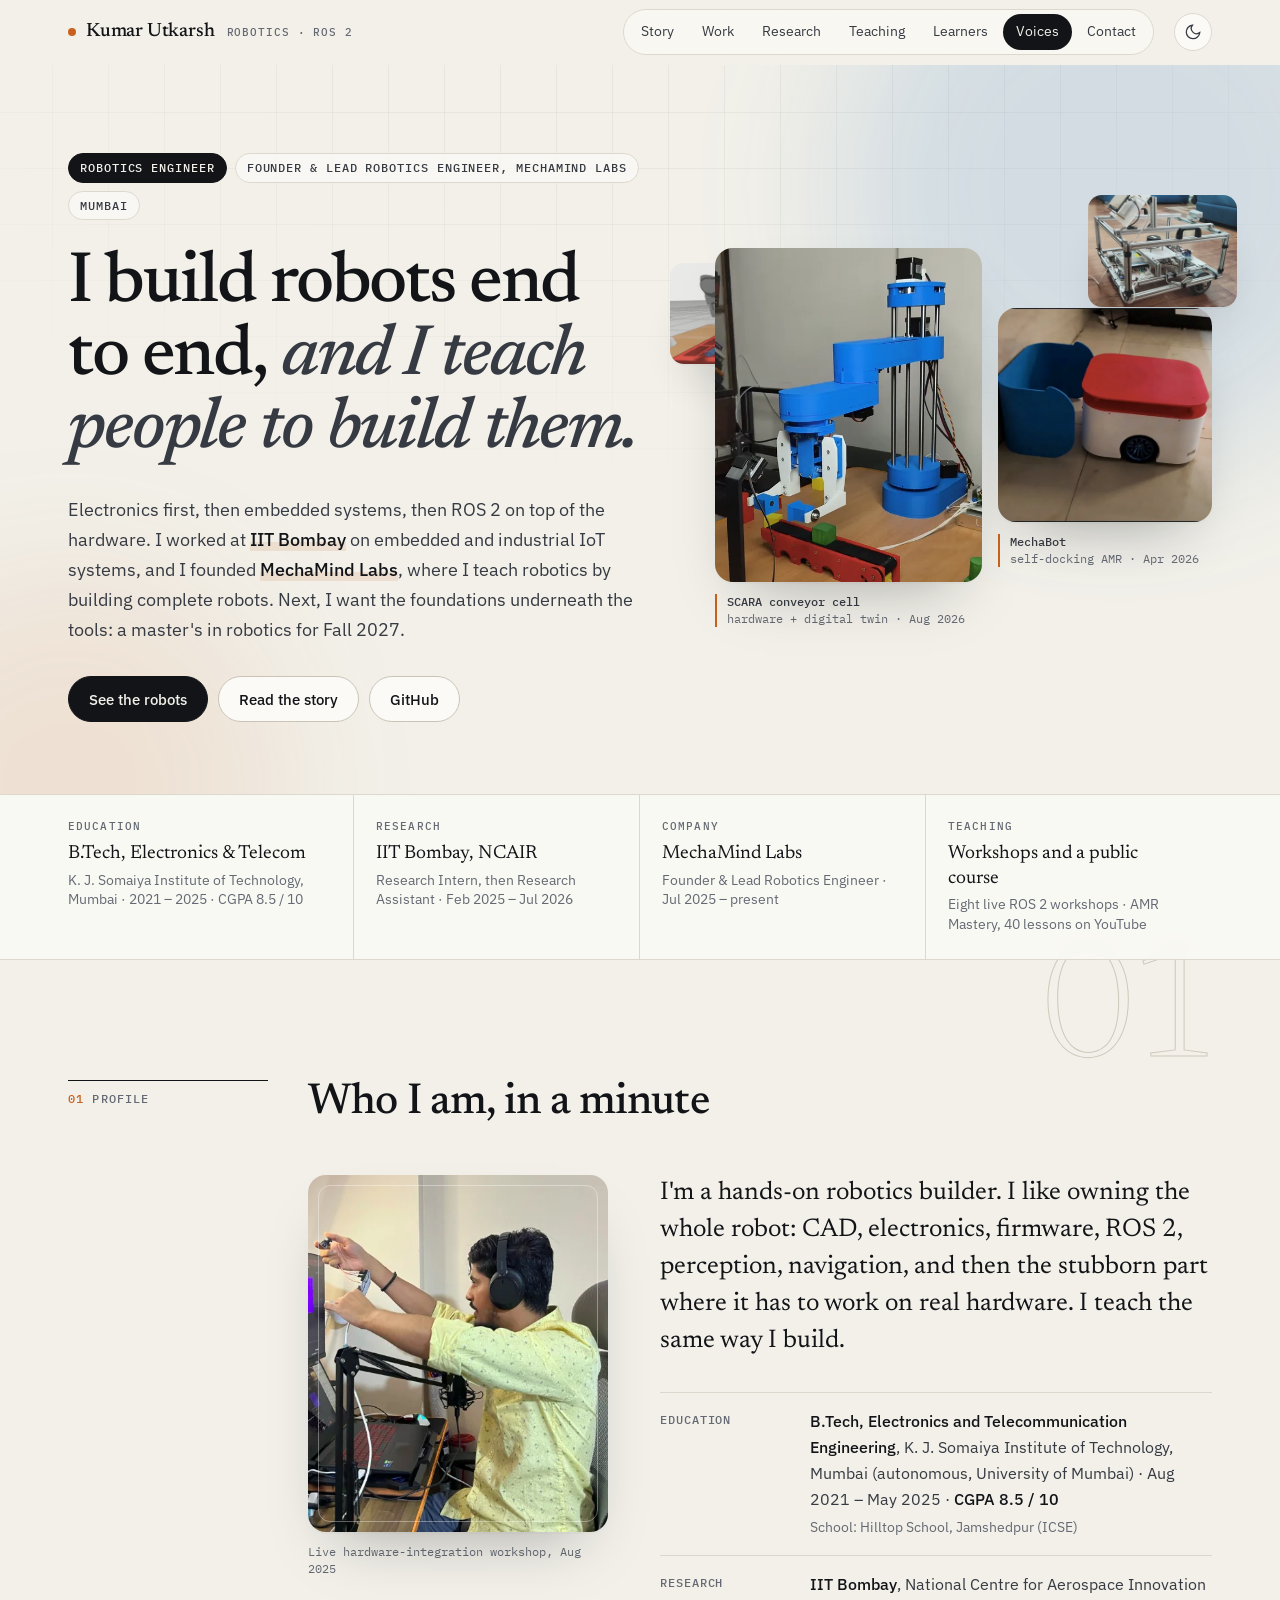
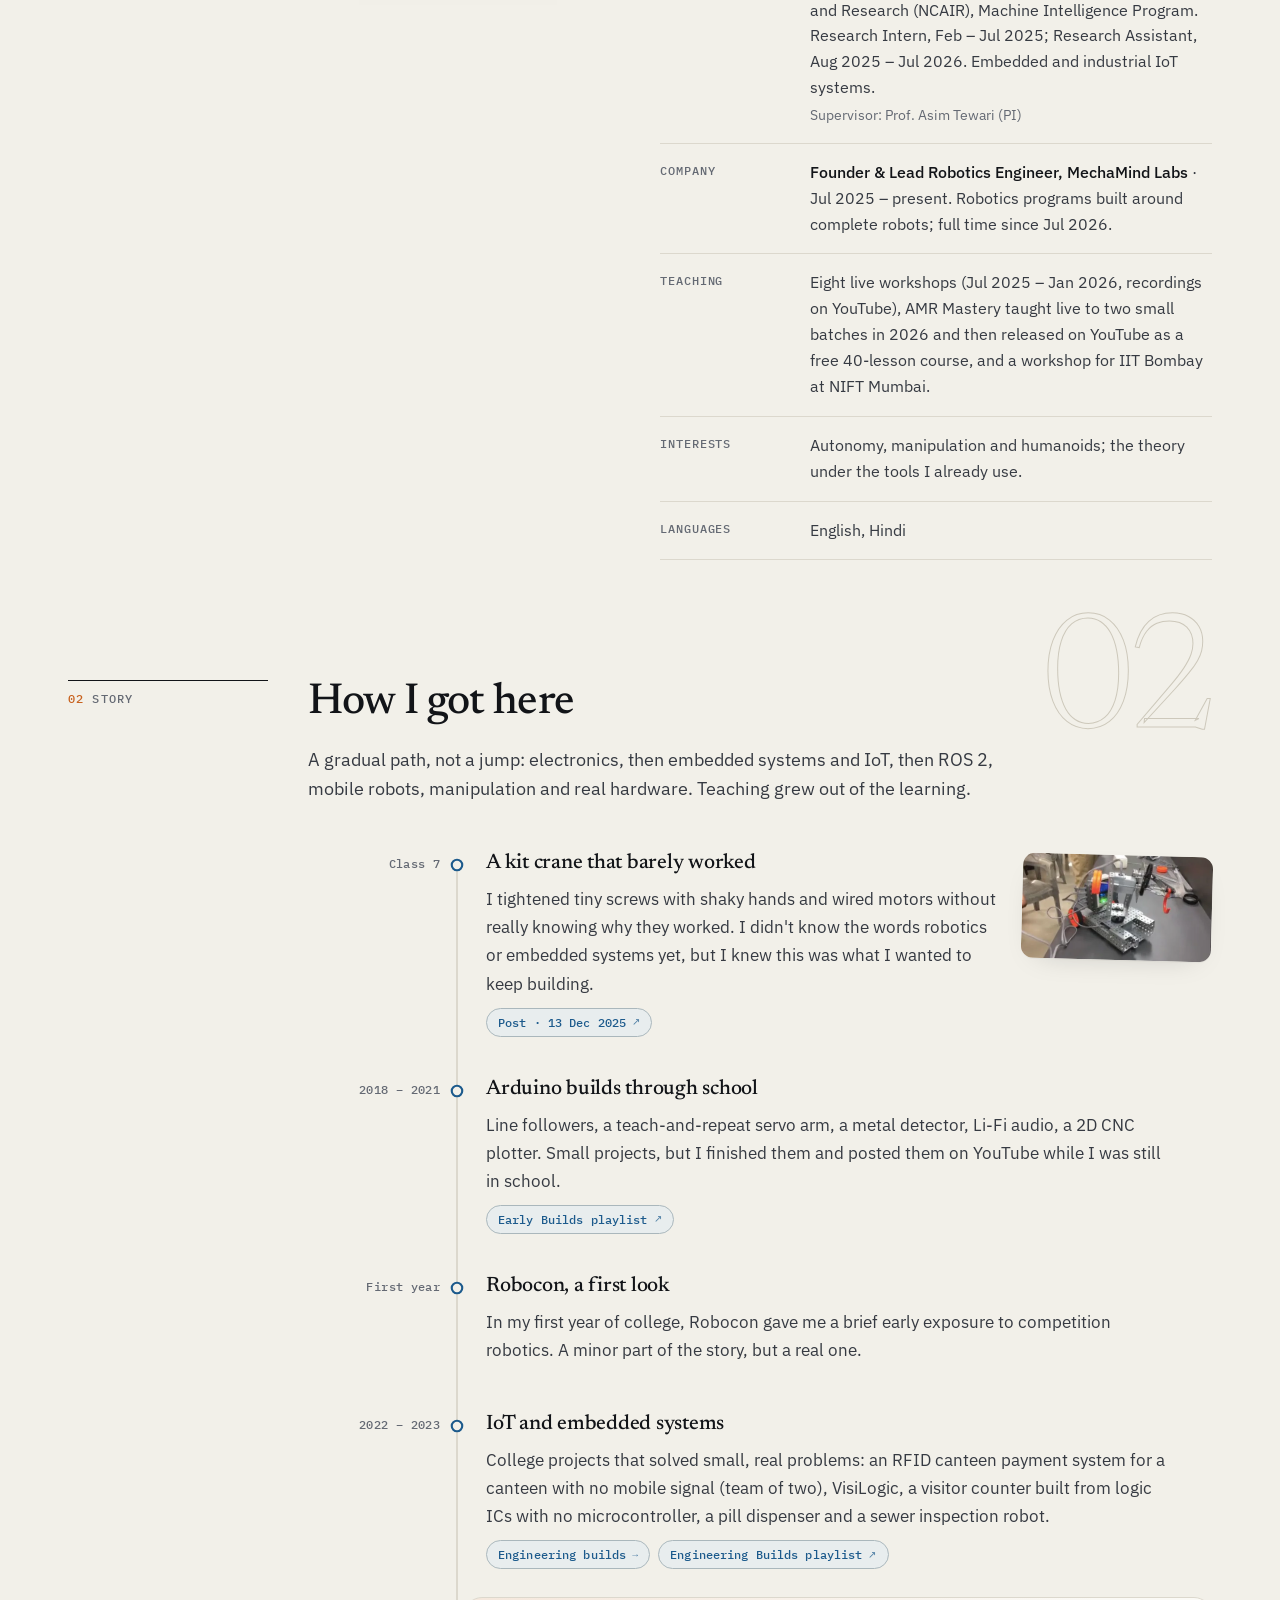
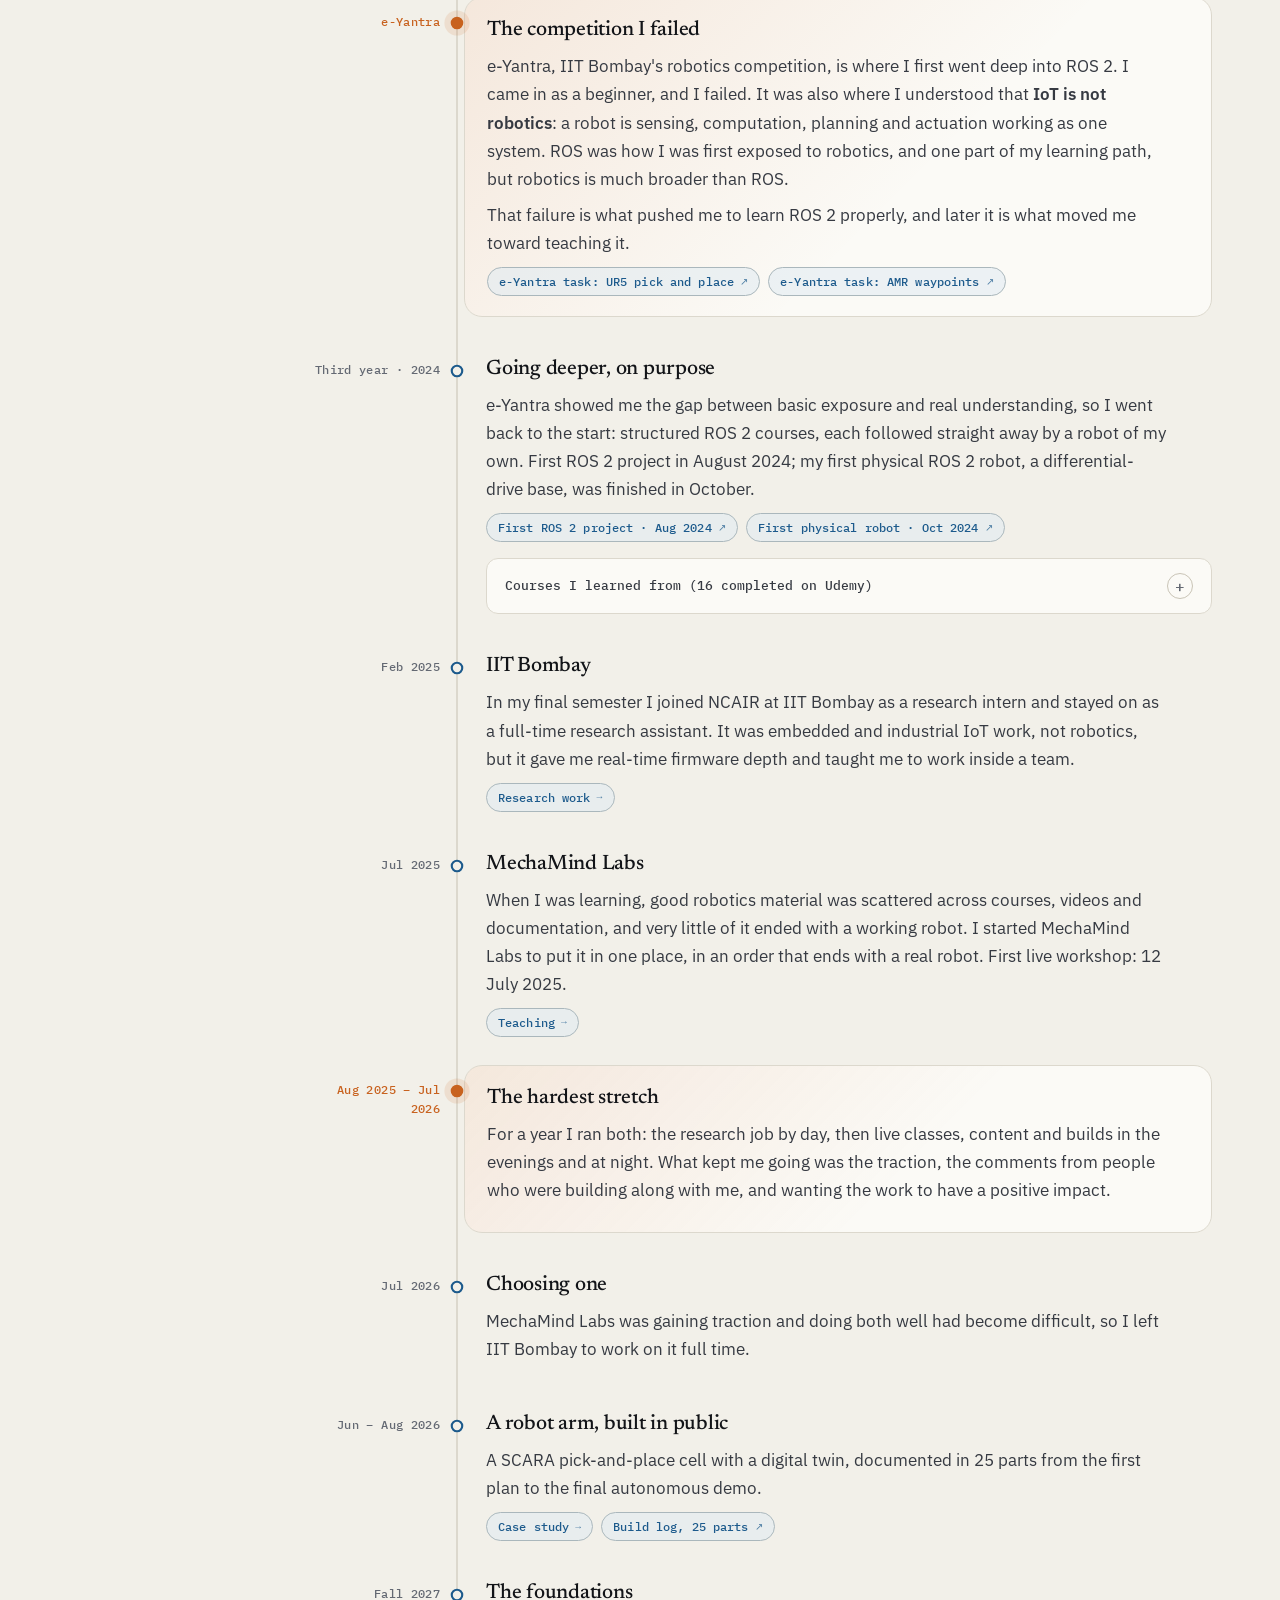
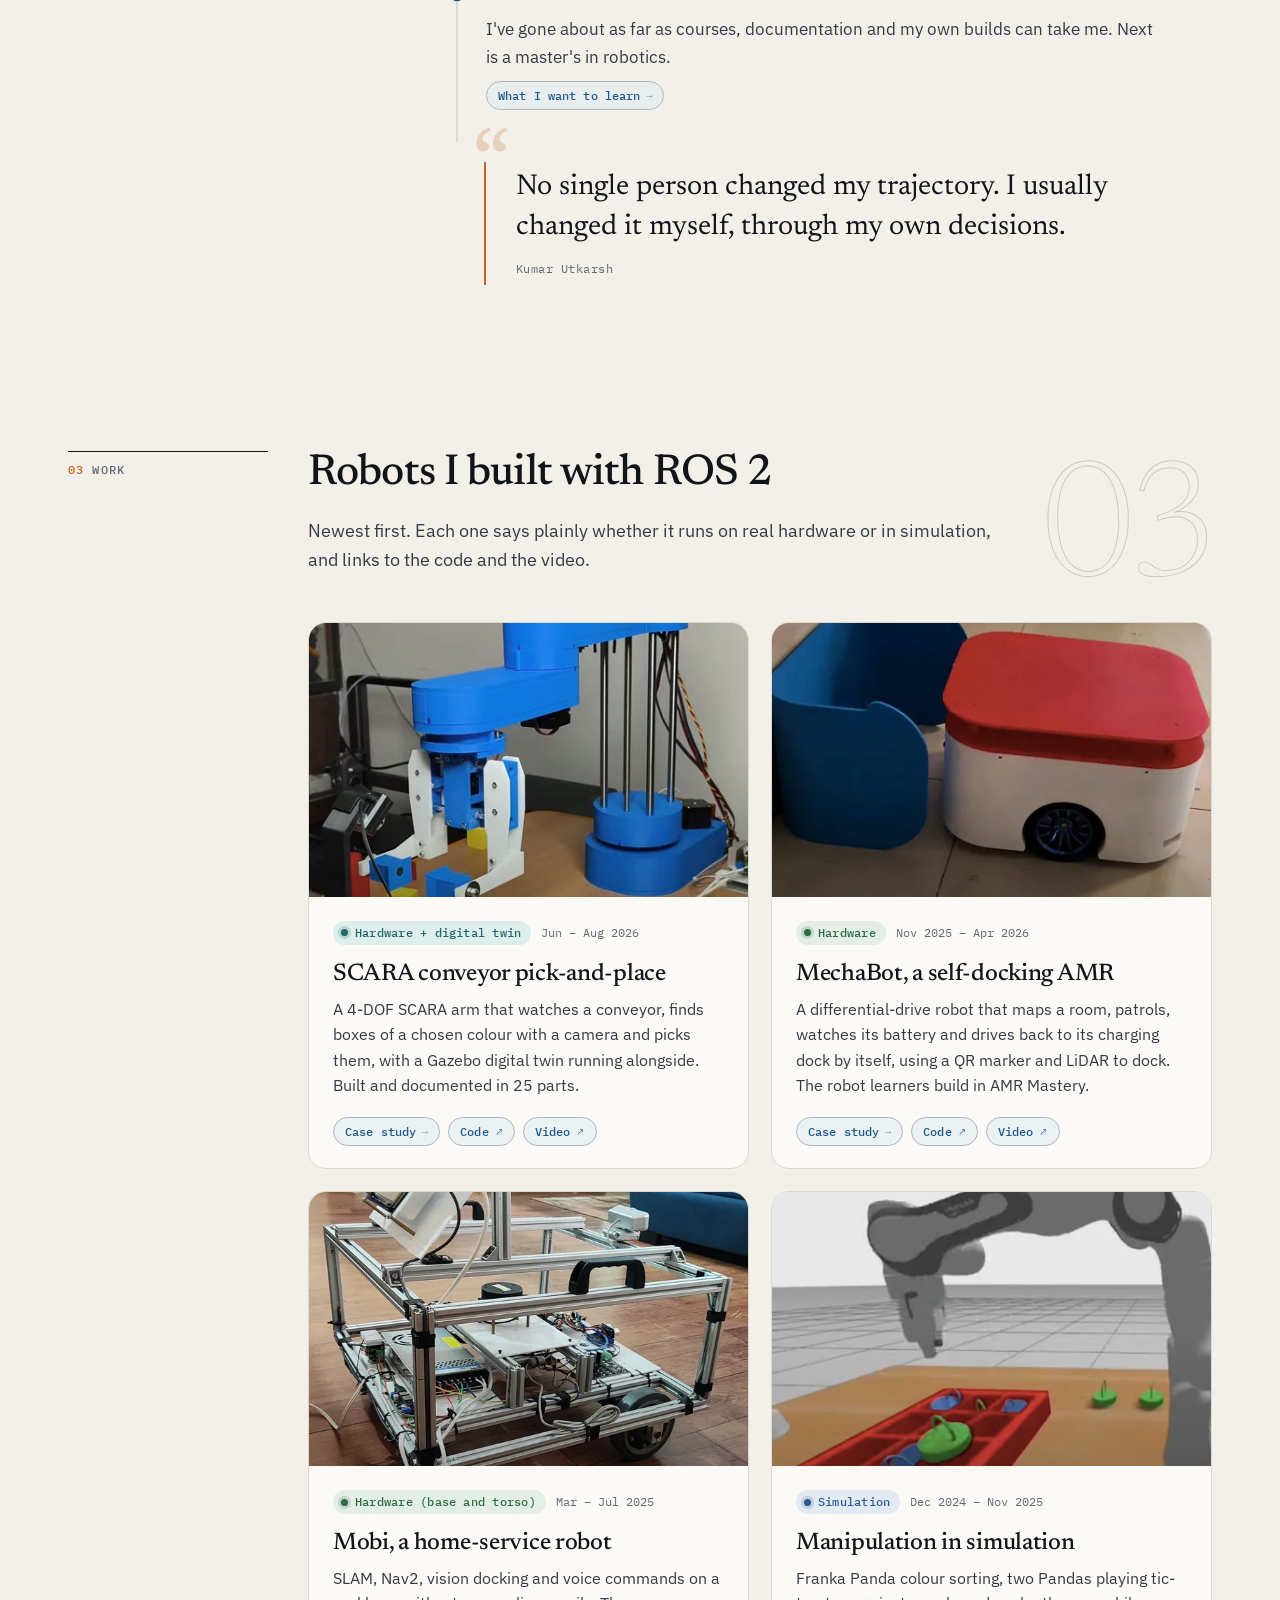
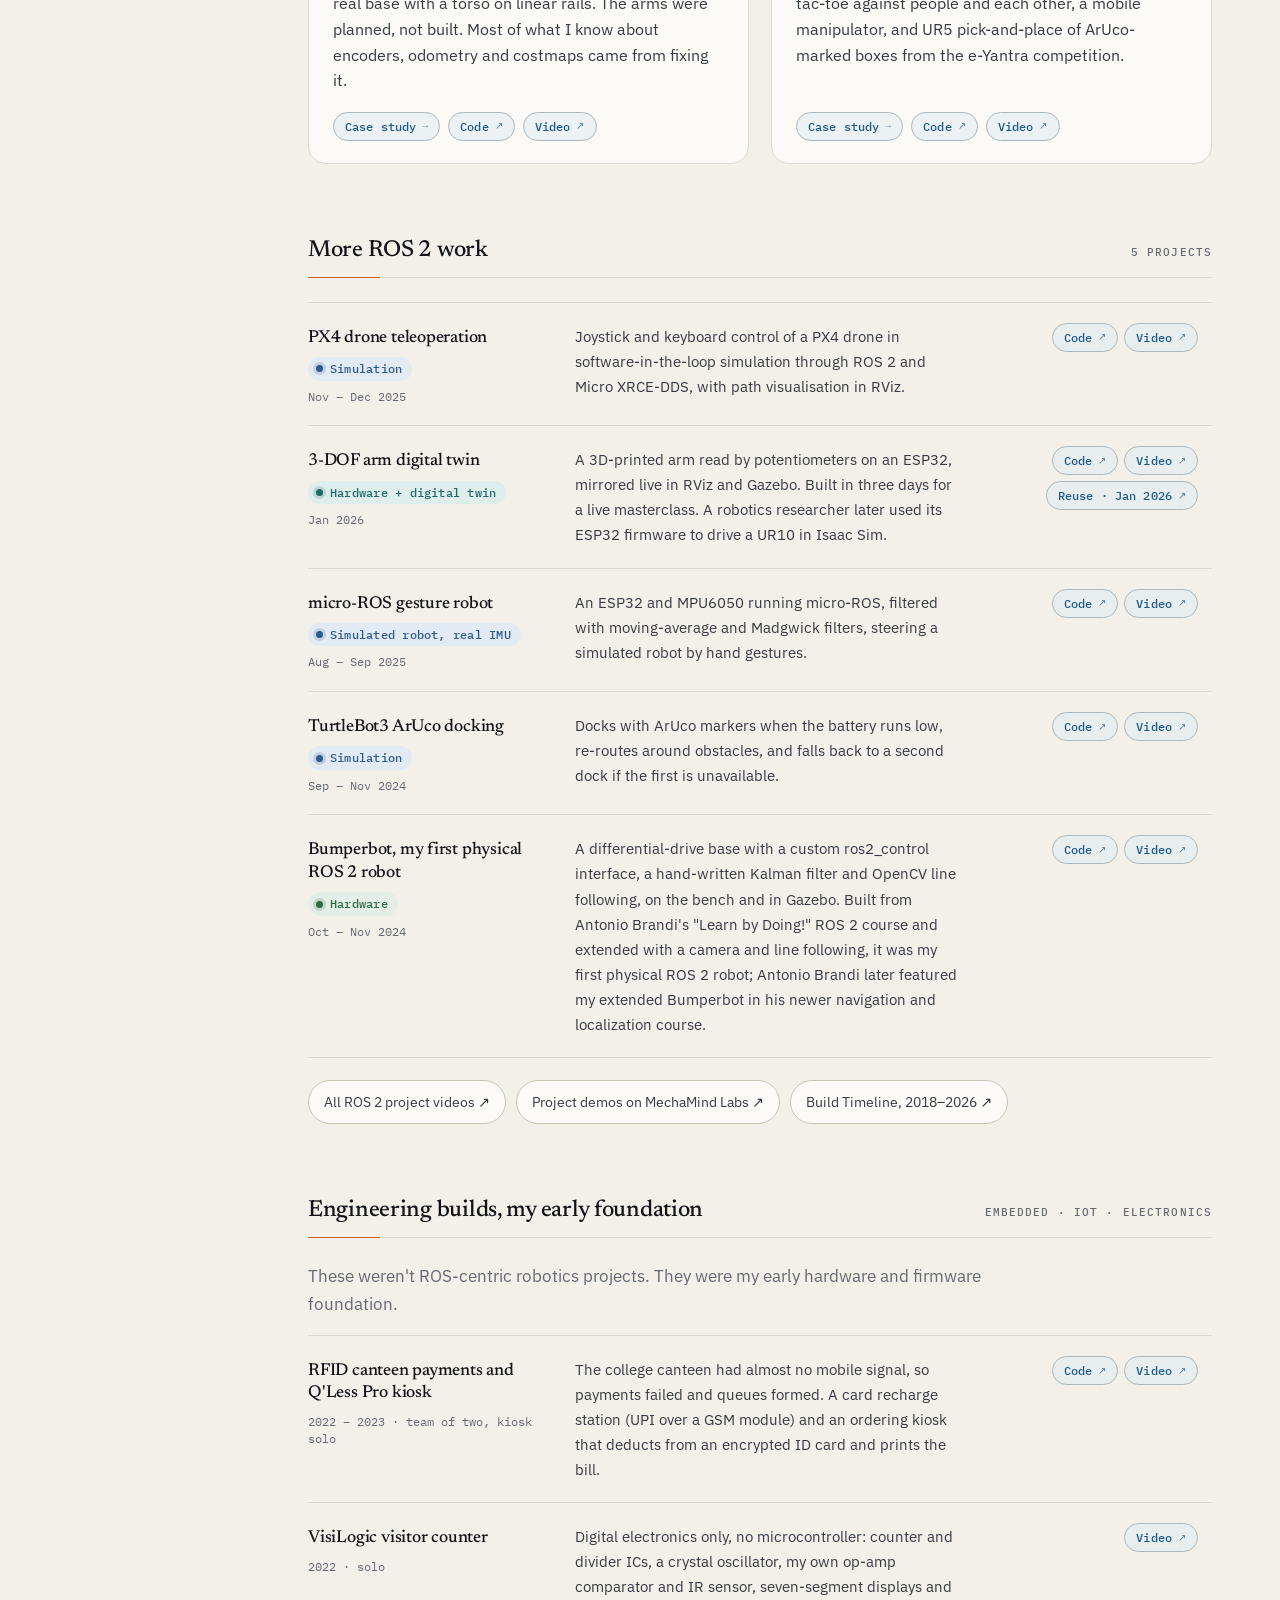
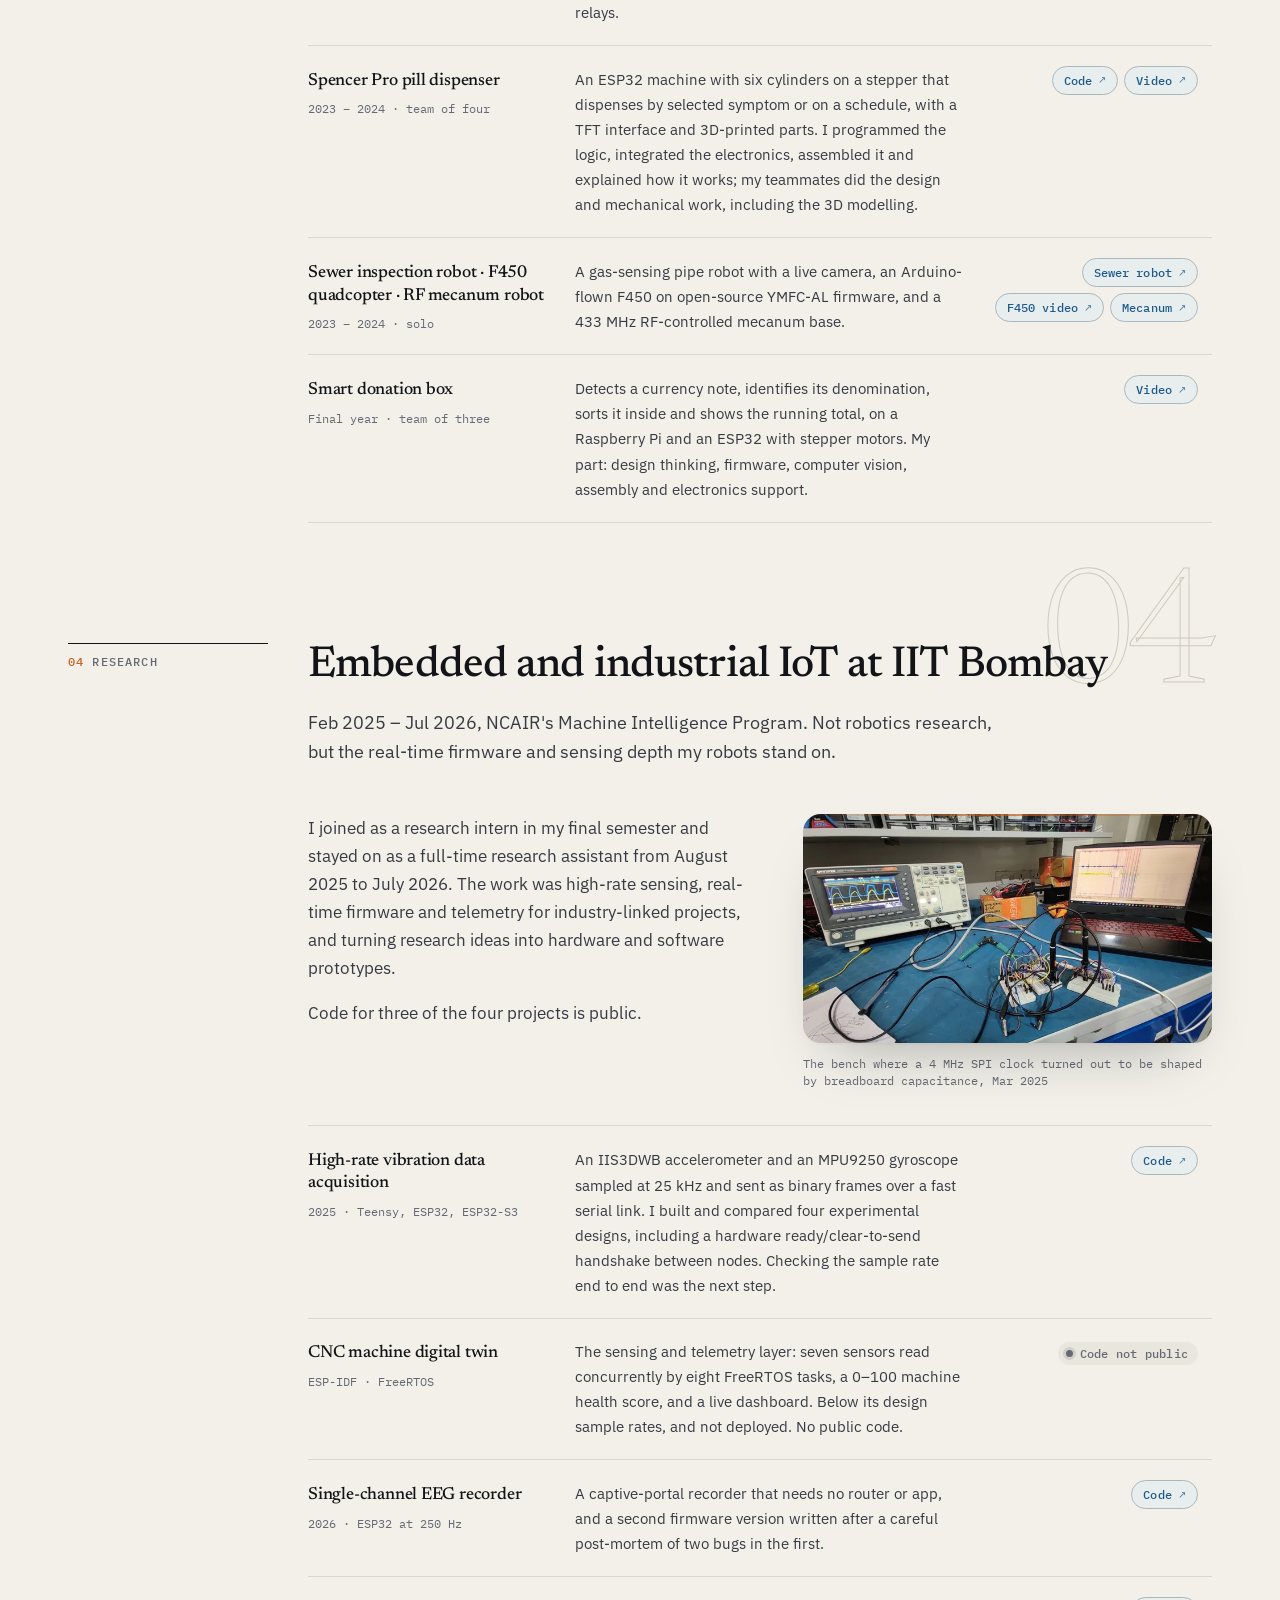
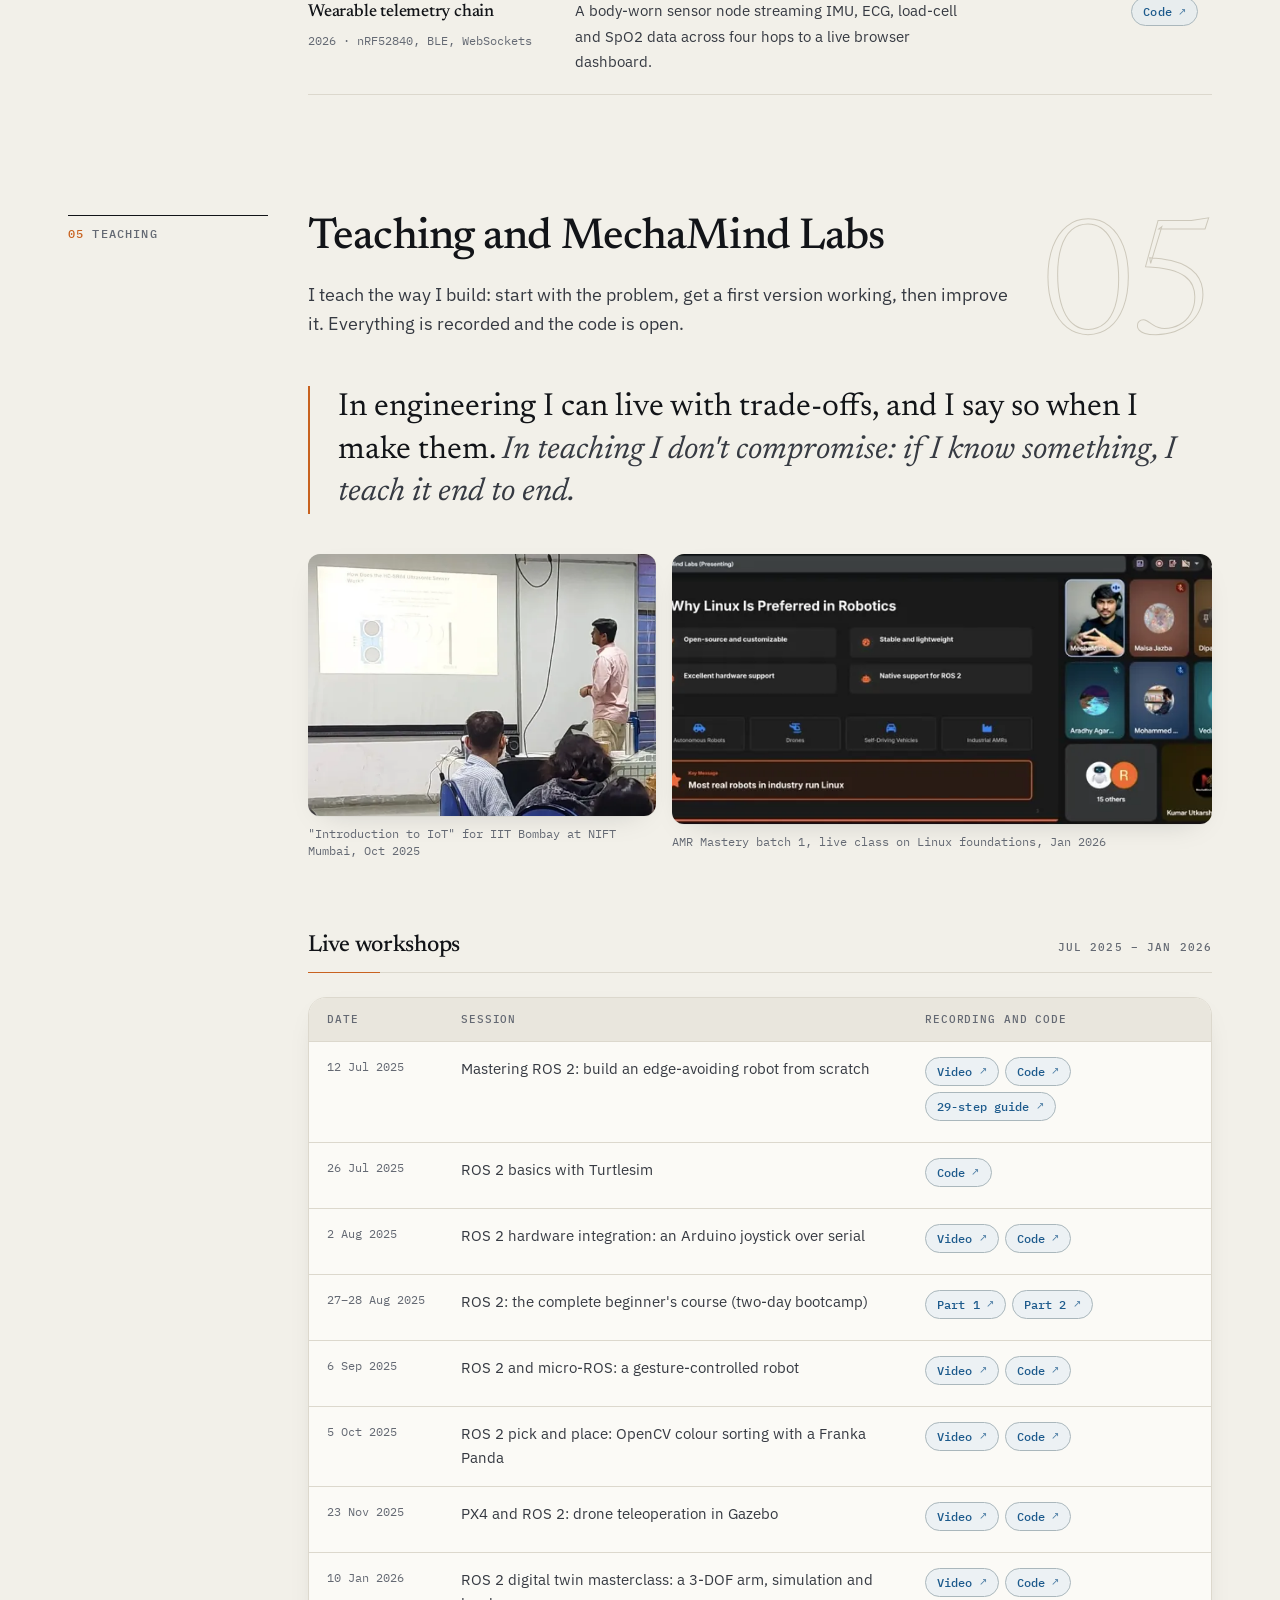
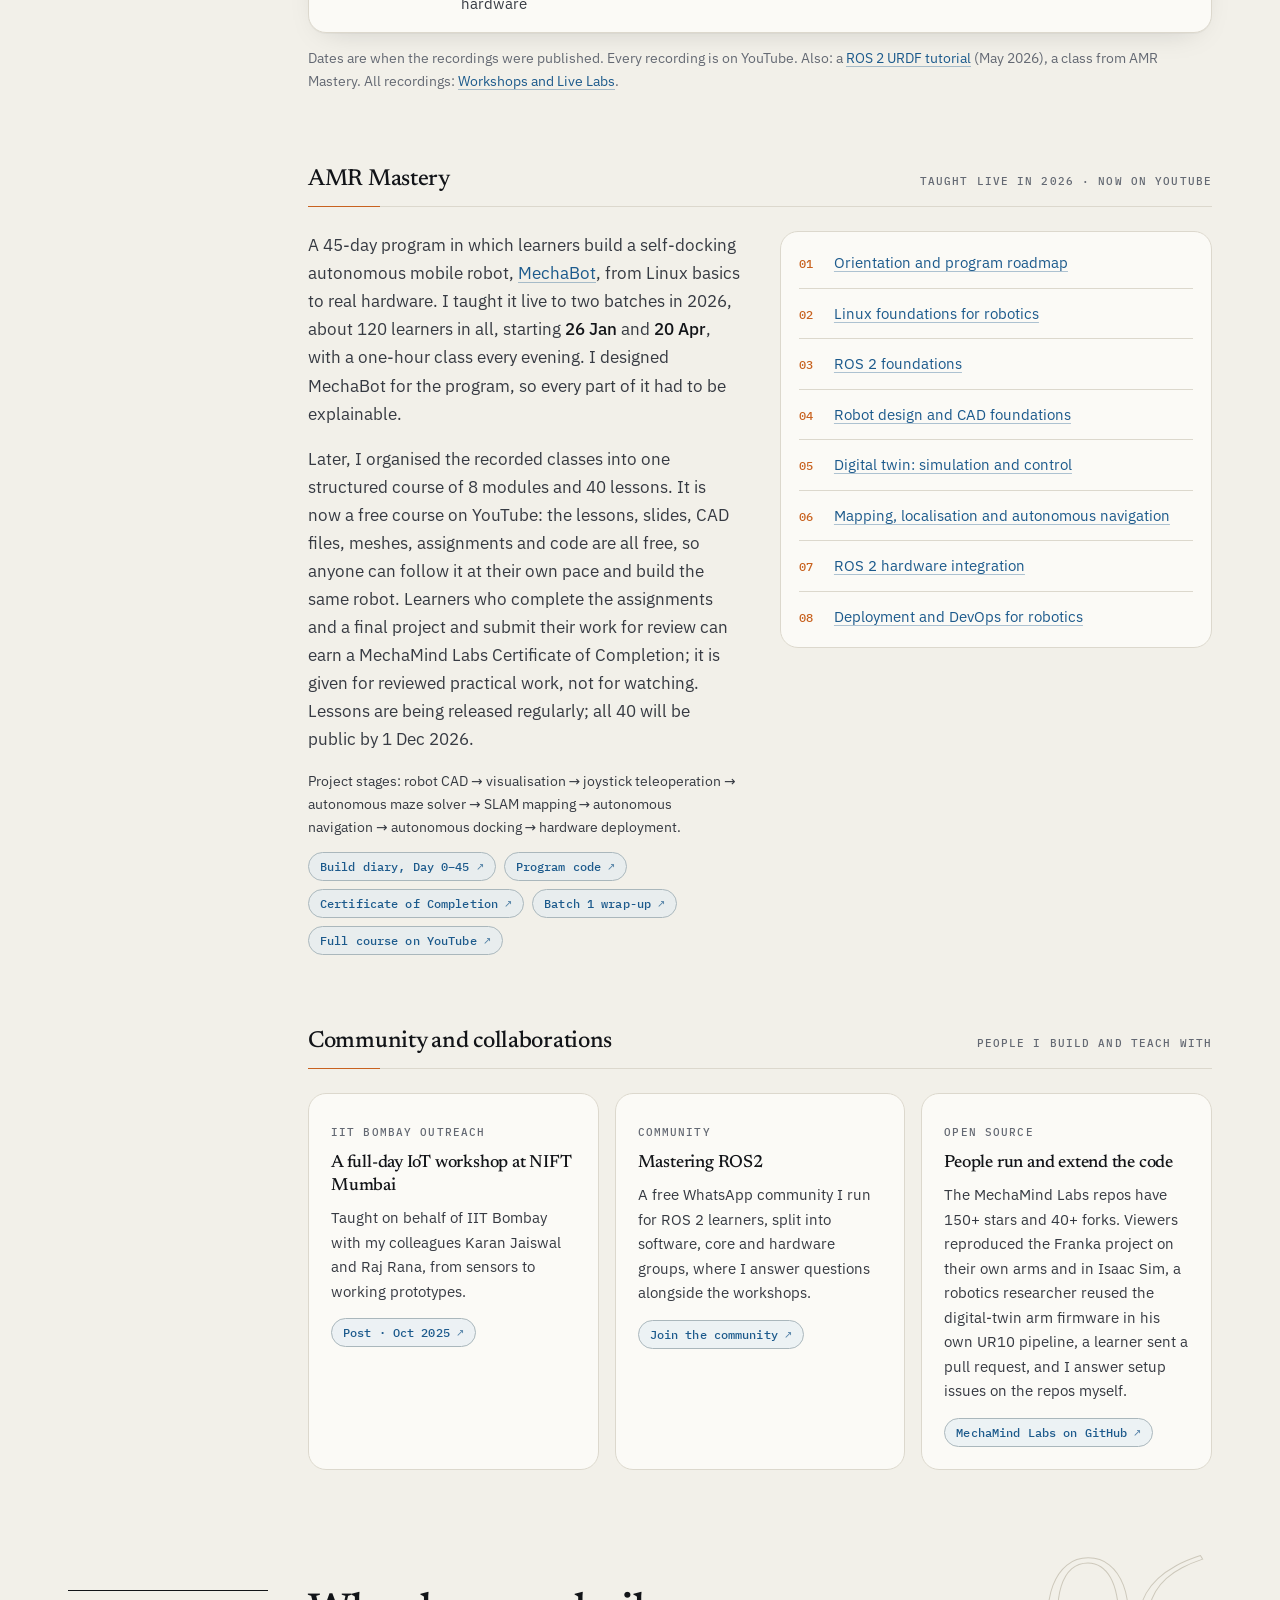
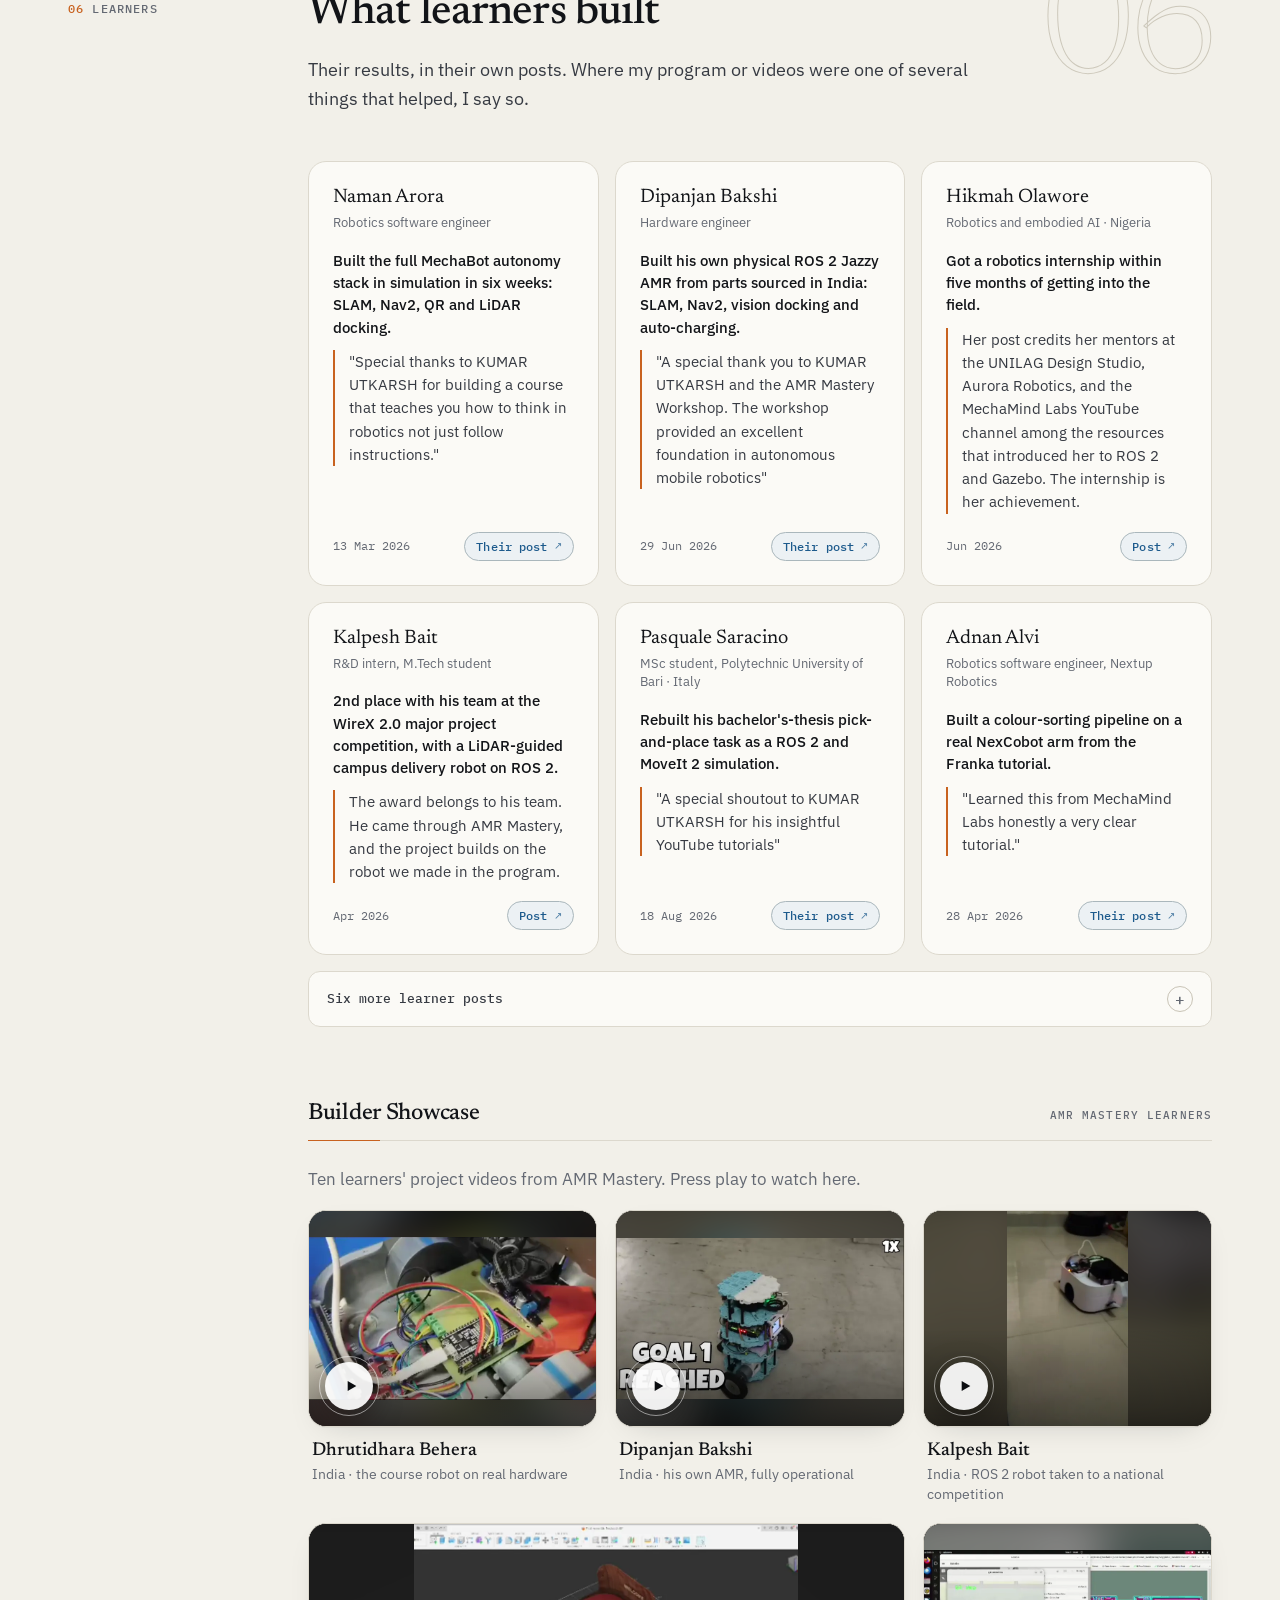
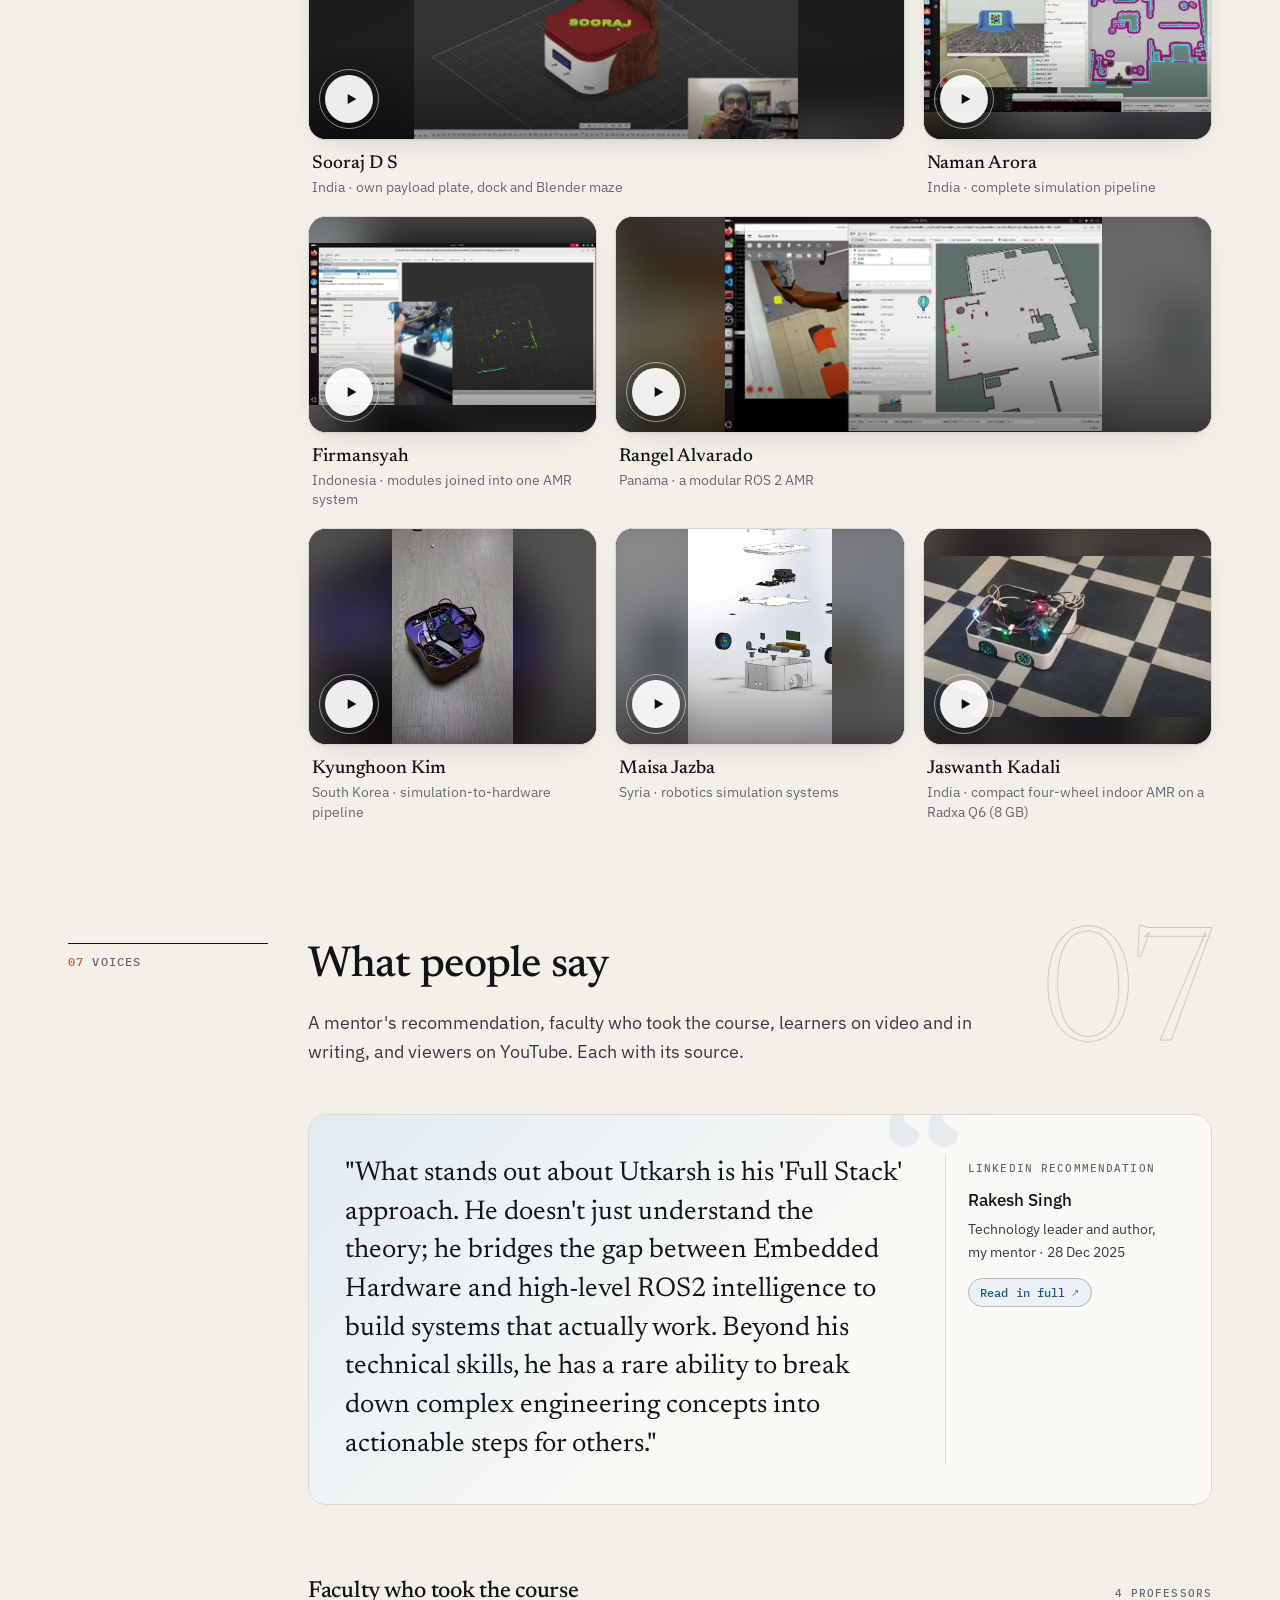
==== commit 93f1c6f0: "Home: 120 learners, new comments, community link, module playlists Co-Authored-By: Claude Opus 5.5 <" ====
--- a/index.html
+++ b/index.html
@@ -467,27 +467,27 @@
       <div class="sub reveal"><h3>AMR Mastery</h3><span class="label">Taught live in 2026 · now on YouTube</span></div>
       <div class="amr reveal">
         <div class="prose">
-          <p>A 45-day program in which learners build a self-docking autonomous mobile robot, <a href="projects/mechabot/">MechaBot</a>, from Linux basics to real hardware. I taught it live to two small batches in 2026, starting <strong>26 Jan</strong> and <strong>20 Apr</strong>, with a one-hour class every evening. I designed MechaBot for the program, so every part of it had to be explainable.</p>
+          <p>A 45-day program in which learners build a self-docking autonomous mobile robot, <a href="projects/mechabot/">MechaBot</a>, from Linux basics to real hardware. I taught it live to two batches in 2026, about 120 learners in all, starting <strong>26 Jan</strong> and <strong>20 Apr</strong>, with a one-hour class every evening. I designed MechaBot for the program, so every part of it had to be explainable.</p>
           <p>Later, I organised the recorded classes into one structured course of 8 modules and 40 lessons. It is now a free course on YouTube: the lessons, slides, CAD files, meshes, assignments and code are all free, so anyone can follow it at their own pace and build the same robot. Learners who complete the assignments and a final project and submit their work for review can earn a MechaMind Labs Certificate of Completion; it is given for reviewed practical work, not for watching. Lessons are being released regularly; all 40 will be public by 1 Dec 2026.</p>
           <p class="small muted">Project stages: robot CAD → visualisation → joystick teleoperation → autonomous maze solver → SLAM mapping → autonomous navigation → autonomous docking → hardware deployment.</p>
           <div class="chips"><a class="chip" href="https://www.youtube.com/playlist?list=PLdMuvhY3uTKvNg6r5yPQSBe_NIYhc0Hwn" target="_blank" rel="noopener">Build diary, Day 0–45</a><a class="chip" href="https://github.com/MechaMind-Labs/AMR-Mastery" target="_blank" rel="noopener">Program code</a><a class="chip" href="https://github.com/MechaMind-Labs/AMR-Mastery/blob/main/CERTIFICATION.md" target="_blank" rel="noopener">Certificate of Completion</a><a class="chip" href="https://www.linkedin.com/feed/update/urn:li:activity:7446171731167457280/" target="_blank" rel="noopener">Batch 1 wrap-up</a><a class="chip" href="https://www.youtube.com/playlist?list=PLae-2ikc0DUY" target="_blank" rel="noopener">Full course on YouTube</a></div>
         </div>
         <ol class="modules">
-          <li>Orientation and program roadmap</li>
-          <li>Linux foundations for robotics</li>
-          <li>ROS 2 foundations</li>
-          <li>Robot design and CAD foundations</li>
-          <li>Digital twin: simulation and control</li>
-          <li>Mapping, localisation and autonomous navigation</li>
-          <li>ROS 2 hardware integration</li>
-          <li>Deployment and DevOps for robotics</li>
+          <li><a href="https://www.youtube.com/playlist?list=PLYRtxV-4pGEg" target="_blank" rel="noopener">Orientation and program roadmap</a></li>
+          <li><a href="https://www.youtube.com/playlist?list=PLYRtxV-4pGEg" target="_blank" rel="noopener">Linux foundations for robotics</a></li>
+          <li><a href="https://www.youtube.com/playlist?list=PLYRtxV-4pGEg" target="_blank" rel="noopener">ROS 2 foundations</a></li>
+          <li><a href="https://www.youtube.com/playlist?list=PLSimD5LMAgvA" target="_blank" rel="noopener">Robot design and CAD foundations</a></li>
+          <li><a href="https://www.youtube.com/playlist?list=PLEpAdDfNrVOA" target="_blank" rel="noopener">Digital twin: simulation and control</a></li>
+          <li><a href="https://www.youtube.com/playlist?list=PLYUjAUeVaouU" target="_blank" rel="noopener">Mapping, localisation and autonomous navigation</a></li>
+          <li><a href="https://www.youtube.com/playlist?list=PLKx0boKZmwB8" target="_blank" rel="noopener">ROS 2 hardware integration</a></li>
+          <li><a href="https://www.youtube.com/playlist?list=PLKx0boKZmwB8" target="_blank" rel="noopener">Deployment and DevOps for robotics</a></li>
         </ol>
       </div>
 
       <div class="sub reveal"><h3>Community and collaborations</h3><span class="label">People I build and teach with</span></div>
       <div class="collab reveal">
         <div class="c"><span class="label">IIT Bombay outreach</span><h4>A full-day IoT workshop at NIFT Mumbai</h4><p>Taught on behalf of IIT Bombay with my colleagues Karan Jaiswal and Raj Rana, from sensors to working prototypes.</p><div class="chips"><a class="chip" href="https://www.linkedin.com/feed/update/urn:li:activity:7383532322874318849/" target="_blank" rel="noopener">Post · Oct 2025</a></div></div>
-        <div class="c"><span class="label">Community</span><h4>Mastering ROS2</h4><p>A free WhatsApp community I run for ROS 2 learners, split into software, core and hardware groups, where I answer questions alongside the workshops.</p></div>
+        <div class="c"><span class="label">Community</span><h4>Mastering ROS2</h4><p>A free WhatsApp community I run for ROS 2 learners, split into software, core and hardware groups, where I answer questions alongside the workshops.</p><div class="chips"><a class="chip" href="https://chat.whatsapp.com/FFD5Yt2i9eM4aGMGsqp2SS" target="_blank" rel="noopener">Join the community</a></div></div>
         <div class="c"><span class="label">Open source</span><h4>People run and extend the code</h4><p>The MechaMind Labs repos have 150+ stars and 40+ forks. Viewers reproduced the Franka project on their own arms and in Isaac Sim, a robotics researcher reused the digital-twin arm firmware in his own UR10 pipeline, a learner sent a pull request, and I answer setup issues on the repos myself.</p><div class="chips"><a class="chip" href="https://github.com/MechaMind-Labs" target="_blank" rel="noopener">MechaMind Labs on GitHub</a></div></div>
       </div>
     </div>
@@ -690,10 +690,10 @@
         <div class="yq"><span class="yq-av" aria-hidden="true">N</span><p>"Very clear. Really a first class starting point for who wants to understand the basics. It's also not too slow or too long. Cannot do better."</p><span>@newaysfactory · <a href="https://youtu.be/cXdP29a-SEQ" target="_blank" rel="noopener">PX4 workshop ↗</a></span></div>
         <div class="yq"><span class="yq-av" aria-hidden="true">I</span><p>"I've been struggling to understand the programmatic controls of PX4… you've been very clear and very very informative."</p><span>@inon4037 · <a href="https://youtu.be/cXdP29a-SEQ" target="_blank" rel="noopener">PX4 workshop ↗</a></span></div>
         <div class="yq"><span class="yq-av" aria-hidden="true">R</span><p>"I'm so glad I finally found you as one of the rare suppliers of good and applicable hardware simualtion real time interaction content."</p><span>@riaank.4585 · <a href="https://youtu.be/UF73iIe3LsY" target="_blank" rel="noopener">Digital twin masterclass ↗</a></span></div>
-        <div class="yq"><span class="yq-av" aria-hidden="true">K</span><p>"I had an error at ros2 control topics but after doing some workaround I could able to resolve it. Thanks for the tutorial"</p><span>@krishnaganth3275 · <a href="https://youtu.be/0N3B8FG0T1Y" target="_blank" rel="noopener">Franka colour sorting ↗</a></span></div>
+        <div class="yq"><span class="yq-av" aria-hidden="true">N</span><p>"These tutorials are so damn good, Even paid tutorials are not providing ROS concepts in so much detail. Very helpful"</p><span>@NinaAndSuperKittens · <a href="https://youtu.be/25CnOiuKGGg" target="_blank" rel="noopener">AMR Mastery 08 ↗</a></span></div>
         <div class="yq"><span class="yq-av" aria-hidden="true">J</span><p>"Thank you so much for all the time you put into this excellent video. I learned a lot."</p><span>@jackmcnulty2858 · <a href="https://youtu.be/cXdP29a-SEQ" target="_blank" rel="noopener">PX4 workshop ↗</a></span></div>
-        <div class="yq"><span class="yq-av" aria-hidden="true">S</span><p>"Very good session which comes around the most important topics of PX4… and the ROS2 integration"</p><span>@SrenRusbjerg · <a href="https://youtu.be/cXdP29a-SEQ" target="_blank" rel="noopener">PX4 workshop ↗</a></span></div>
-        <div class="yq"><span class="yq-av" aria-hidden="true">D</span><p>"Very clear… thank You for clarifying the differences of PX4 and Pixhawk"</p><span>@dadatoluwalope230 · <a href="https://youtu.be/cXdP29a-SEQ" target="_blank" rel="noopener">PX4 workshop ↗</a></span></div>
+        <div class="yq"><span class="yq-av" aria-hidden="true">A</span><p>"Better than any paid ROS2 course"</p><span>@anirbanmidya5426 · <a href="https://youtu.be/cs05DmKy30w" target="_blank" rel="noopener">AMR Mastery 17 ↗</a></span></div>
+        <div class="yq"><span class="yq-av" aria-hidden="true">T</span><p>"your 2 hours long tutorial live/videos are amazing"</p><span>@talkorleave · <a href="https://www.youtube.com/@MechaMindLabs/shorts" target="_blank" rel="noopener">AMR Mastery Shorts ↗</a></span></div>
         <div class="yq"><span class="yq-av" aria-hidden="true">B</span><p>"very useful—I've learned a lot"</p><span>@bathri_physicalai · <a href="https://youtu.be/UF73iIe3LsY" target="_blank" rel="noopener">Digital twin masterclass ↗</a></span></div>
         <div class="yq"><span class="yq-av" aria-hidden="true">H</span><p>"Excellent Explanation and application of concepts"</p><span>@harshshah1818 · <a href="https://youtu.be/0N3B8FG0T1Y" target="_blank" rel="noopener">Franka colour sorting ↗</a></span></div>
       </div>
@@ -714,7 +714,7 @@
     <div class="sec-body">
       <div class="ways">
         <div class="way reveal"><span class="label">Teaching</span><h3>End to end, or not at all</h3><p>A learner should leave with a working robot and know why each part is there. I present the problem first, let people feel why it's hard, and debug live on screen instead of hiding mistakes.</p></div>
-        <div class="way reveal"><span class="label">Engineering</span><h3>Smart trade-offs, honestly made</h3><p>In engineering I'd rather make a smart trade-off than reinvent the wheel for its own sake. The SCARA mechanism is adapted from an open design, and I credit it, so my effort goes into the integration, perception and control around it. When I ship a workaround, I call it one. On Mobi I wrote, "Now it moves, but yeah — that's not a proper solution." I later fixed it by enabling ray tracing and increasing the obstacle sensing distance, which helped the costmap clear.</p></div>
+        <div class="way reveal"><span class="label">Engineering</span><h3>Smart trade-offs, honestly made</h3><p>In engineering I'd rather make a smart trade-off than reinvent the wheel for its own sake. The SCARA mechanism is adapted from an open design, and I credit it, so my effort goes into the integration, perception and control around it. On Mobi, the real-floor costmaps were not clearing properly, and I fixed it by enabling ray tracing and increasing the obstacle sensing distance, which helped the costmap clear.</p></div>
         <div class="way reveal"><span class="label">Debugging</span><h3>Break it down and stay with it</h3><p>Mobi's odometry kept drifting. I isolated the encoder layer, found the ESP32 couldn't keep up with 33,200 counts per revolution, and moved encoder reading to a Teensy 4.1. Measuring encoder counts on the real motor became a lesson in my course.</p></div>
         <div class="way reveal"><span class="label">Building and research</span><h3>Working versions, then better ideas</h3><p>I get a first working version running, then improve it: the SCARA went from a plan to a real cell in 25 public steps, and the EEG recorder's second firmware started with a written post-mortem of the first.</p><p>Research is different. Sometimes you do have to reinvent the wheel, to make a better wheel. I value both: hands-on building, and the curiosity to explore ideas that don't exist yet.</p></div>
       </div>
@@ -726,7 +726,7 @@
         <a class="n reveal" href="https://www.linkedin.com/feed/update/urn:li:activity:7305885229712384000/" target="_blank" rel="noopener"><span class="dates">13 Mar 2025</span><h4>An ESP32 crash caused by one print statement ↗</h4><p>A "Guru Meditation" error from calling Serial.print inside an interrupt handler, and why it happens.</p></a>
         <a class="n reveal" href="https://www.linkedin.com/feed/update/urn:li:activity:7310514592126746629/" target="_blank" rel="noopener"><span class="dates">26 Mar 2025</span><h4>Encoder counts that broke at speed ↗</h4><p>Asking the community why readings fell apart at higher speed, the first step to moving encoders onto a Teensy 4.1.</p></a>
         <a class="n reveal" href="https://www.linkedin.com/feed/update/urn:li:activity:7313719472240869376/" target="_blank" rel="noopener"><span class="dates">4 Apr 2025</span><h4>Fixing a distorted SLAM map ↗</h4><p>Flipped encoder readings, halved counts and a wrong LiDAR orientation in the URDF, found with help in the comments.</p></a>
-        <a class="n reveal" href="https://www.linkedin.com/feed/update/urn:li:activity:7352925309186297858/" target="_blank" rel="noopener"><span class="dates">21 Jul 2025</span><h4>Nav2 in tight real spaces ↗</h4><p>Costmaps that wouldn't clear, the Regulated Pure Pursuit controller, recovery behaviours, and an honest workaround.</p></a>
+        <a class="n reveal" href="https://www.linkedin.com/feed/update/urn:li:activity:7352925309186297858/" target="_blank" rel="noopener"><span class="dates">21 Jul 2025</span><h4>Nav2 in tight real spaces ↗</h4><p>Costmaps that wouldn't clear on the real floor, the Regulated Pure Pursuit controller, recovery behaviours, and the fix: ray tracing and a longer obstacle sensing distance.</p></a>
         <a class="n reveal" href="https://www.linkedin.com/feed/update/urn:li:activity:7355552667160530944/" target="_blank" rel="noopener"><span class="dates">28 Jul 2025</span><h4>A voice agent for a ROS 2 robot ↗</h4><p>Spoken commands turned into intents, routed by one agent node to the dock, undock and Nav2 action servers.</p></a>
       </div>
     </div>
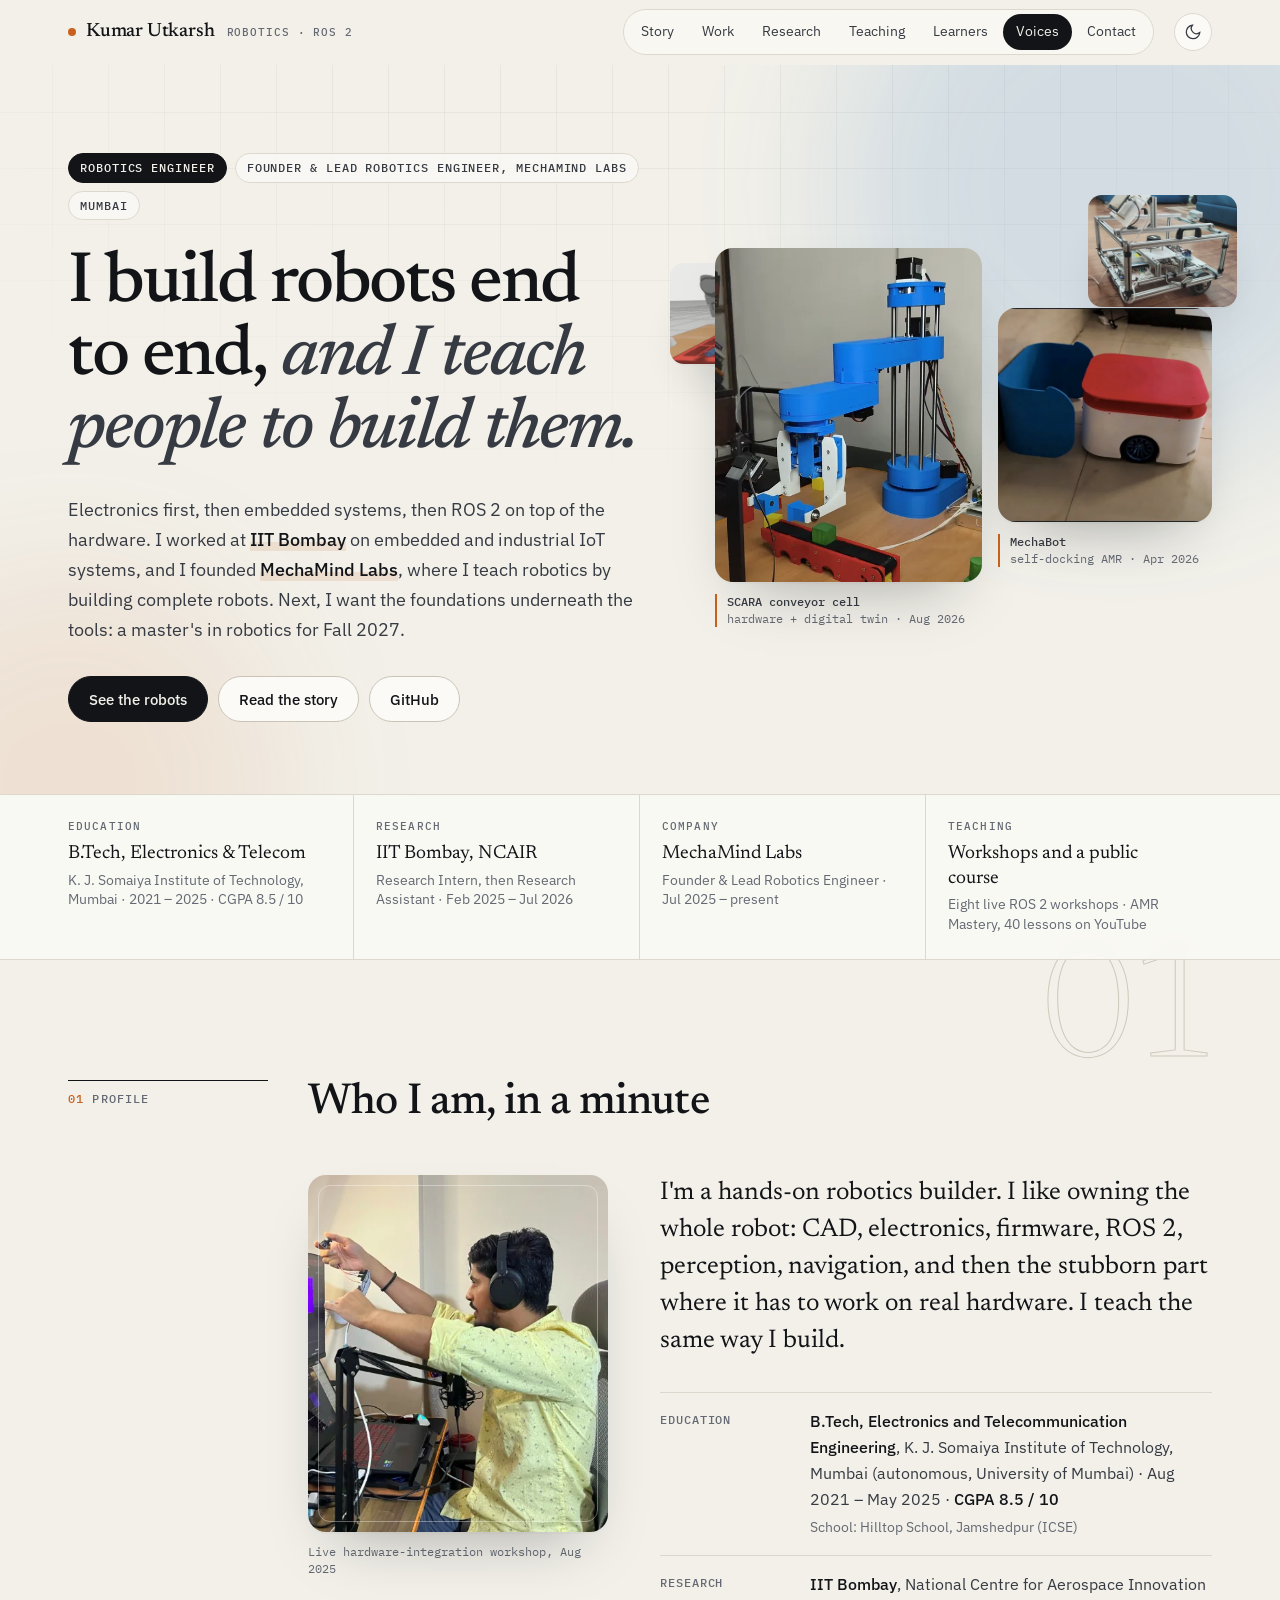
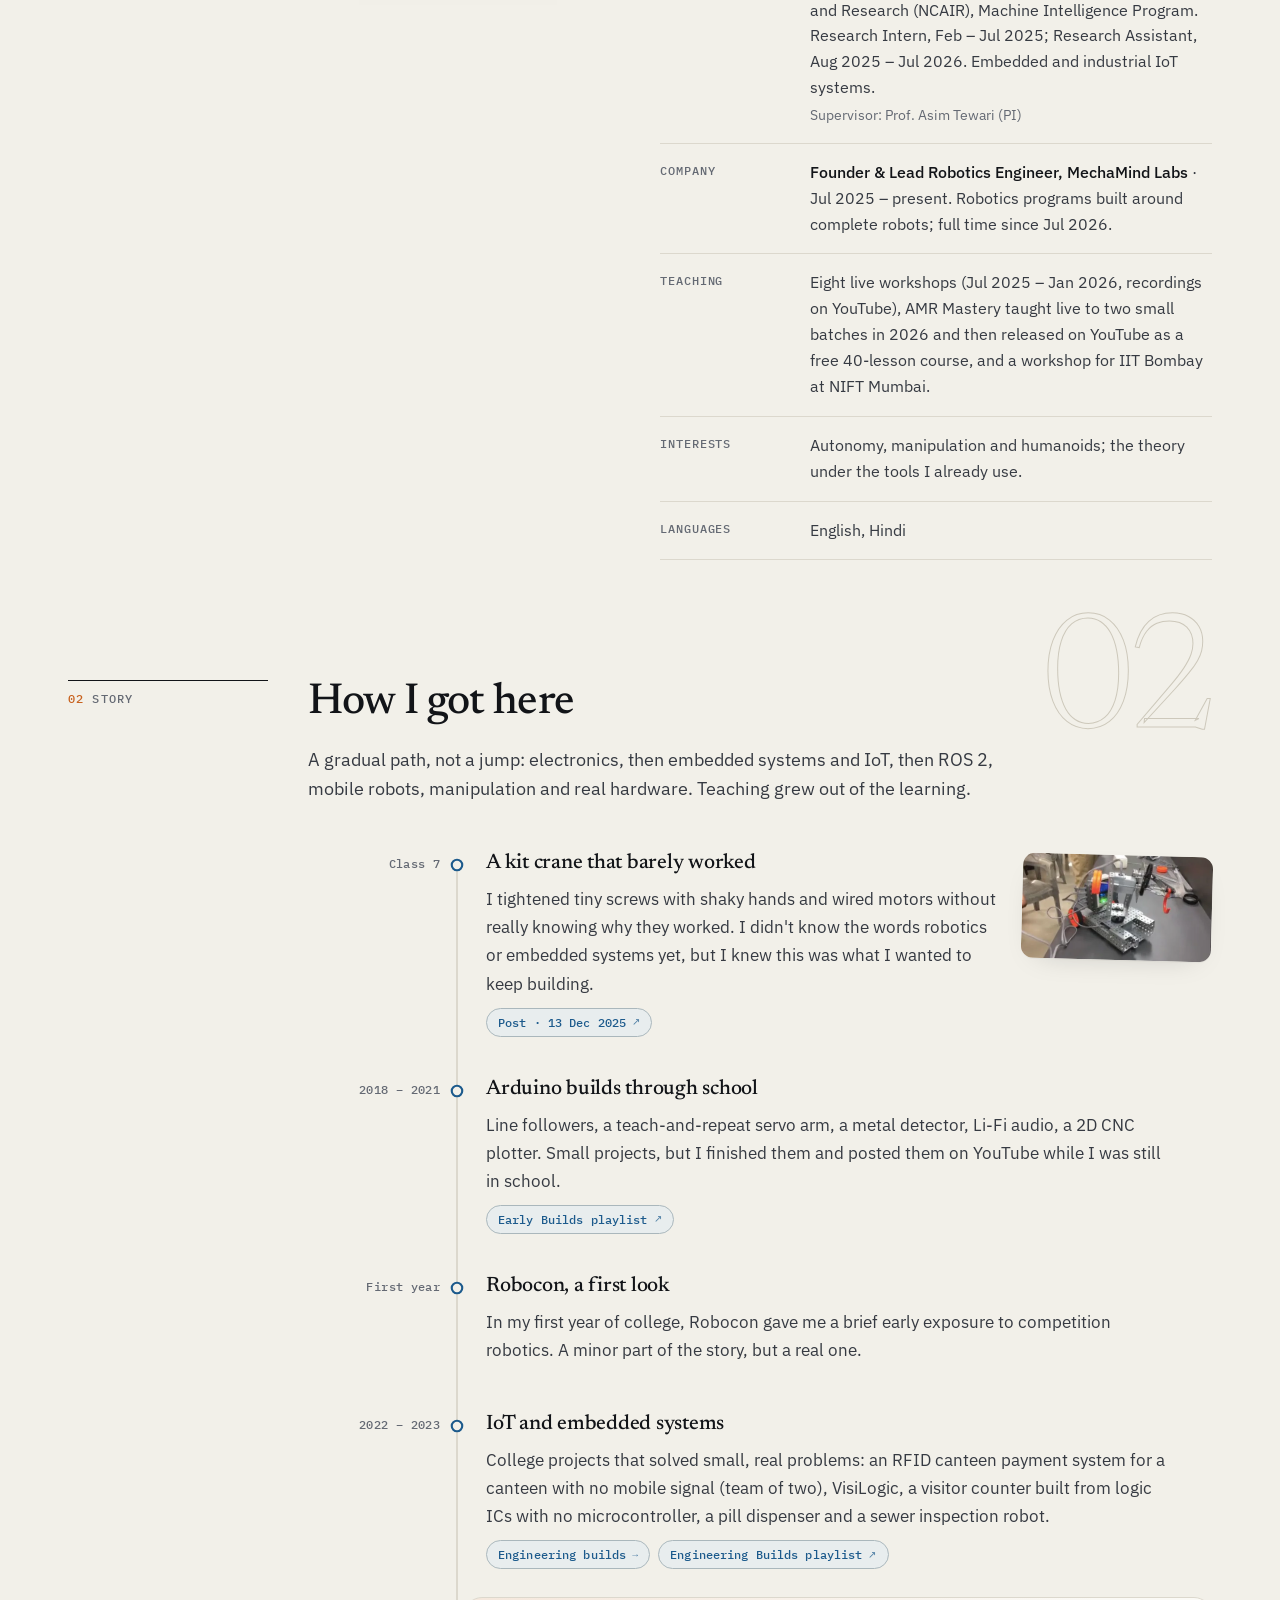
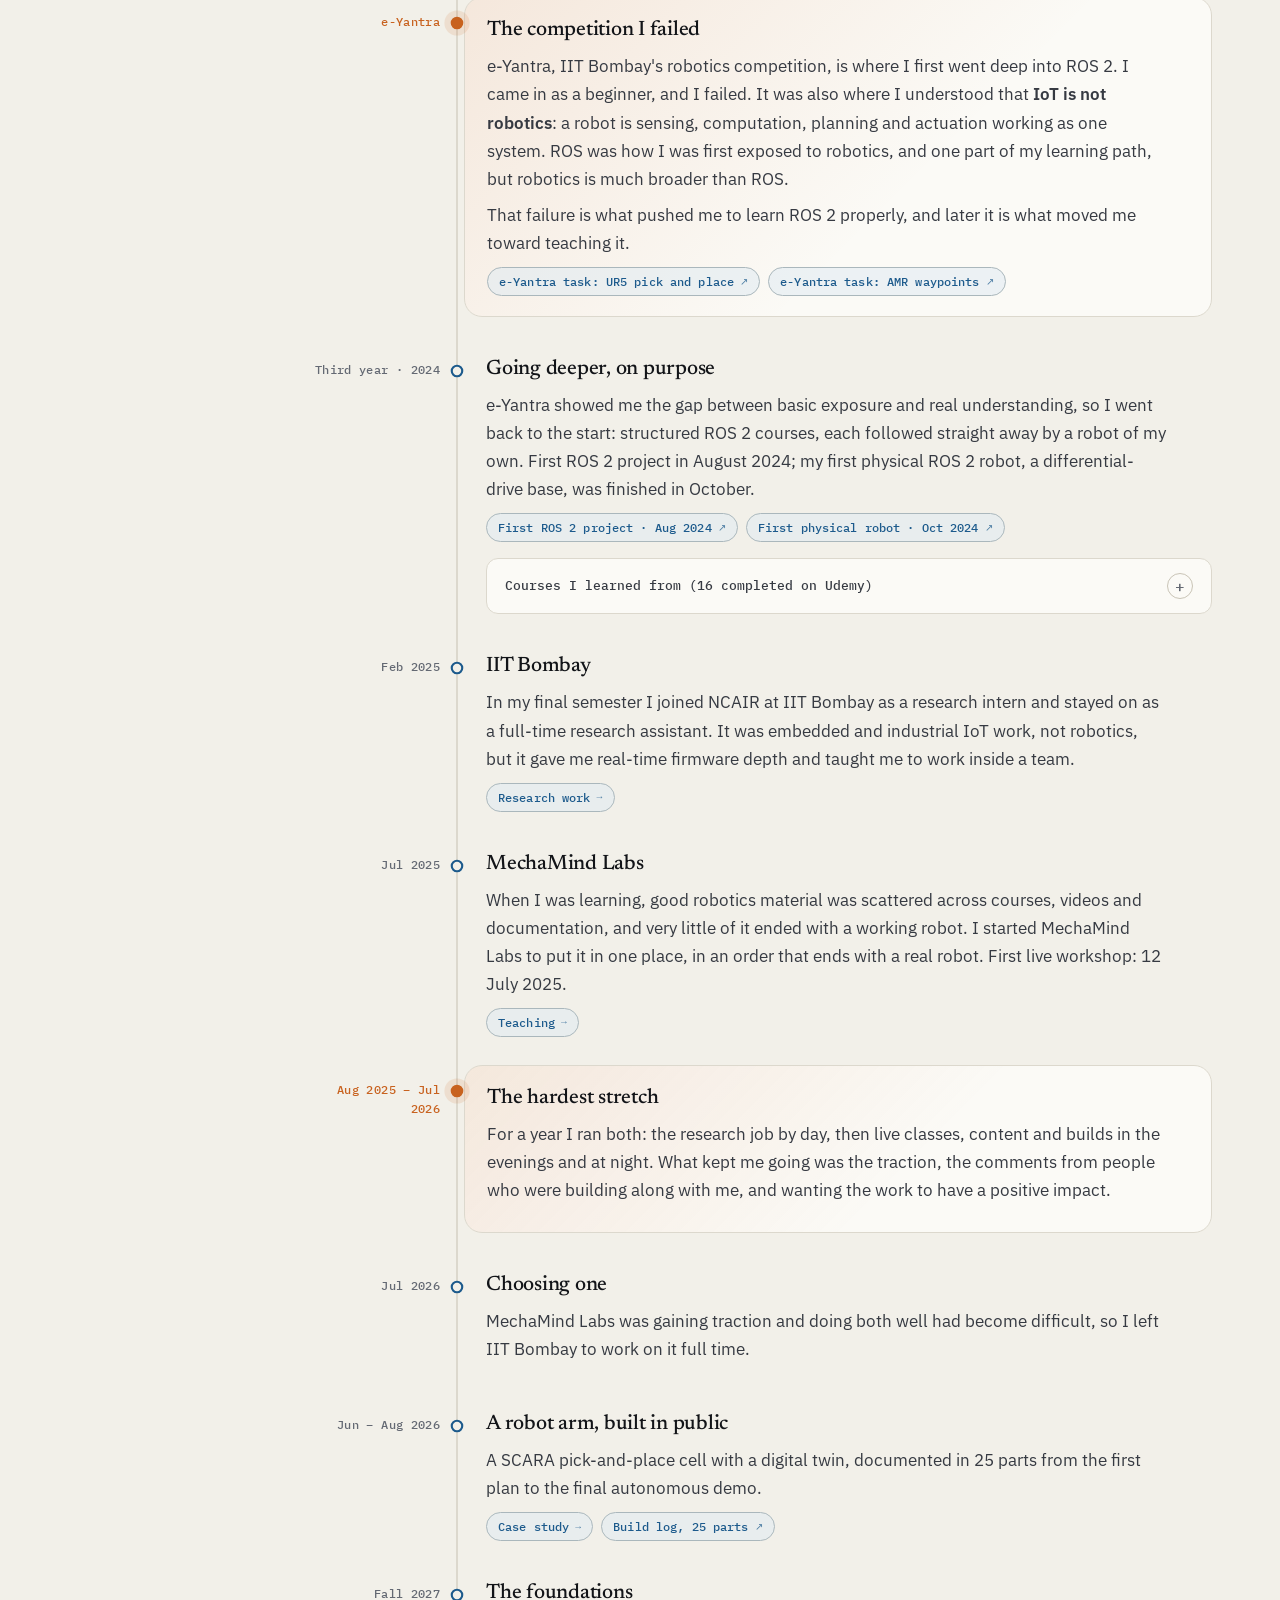
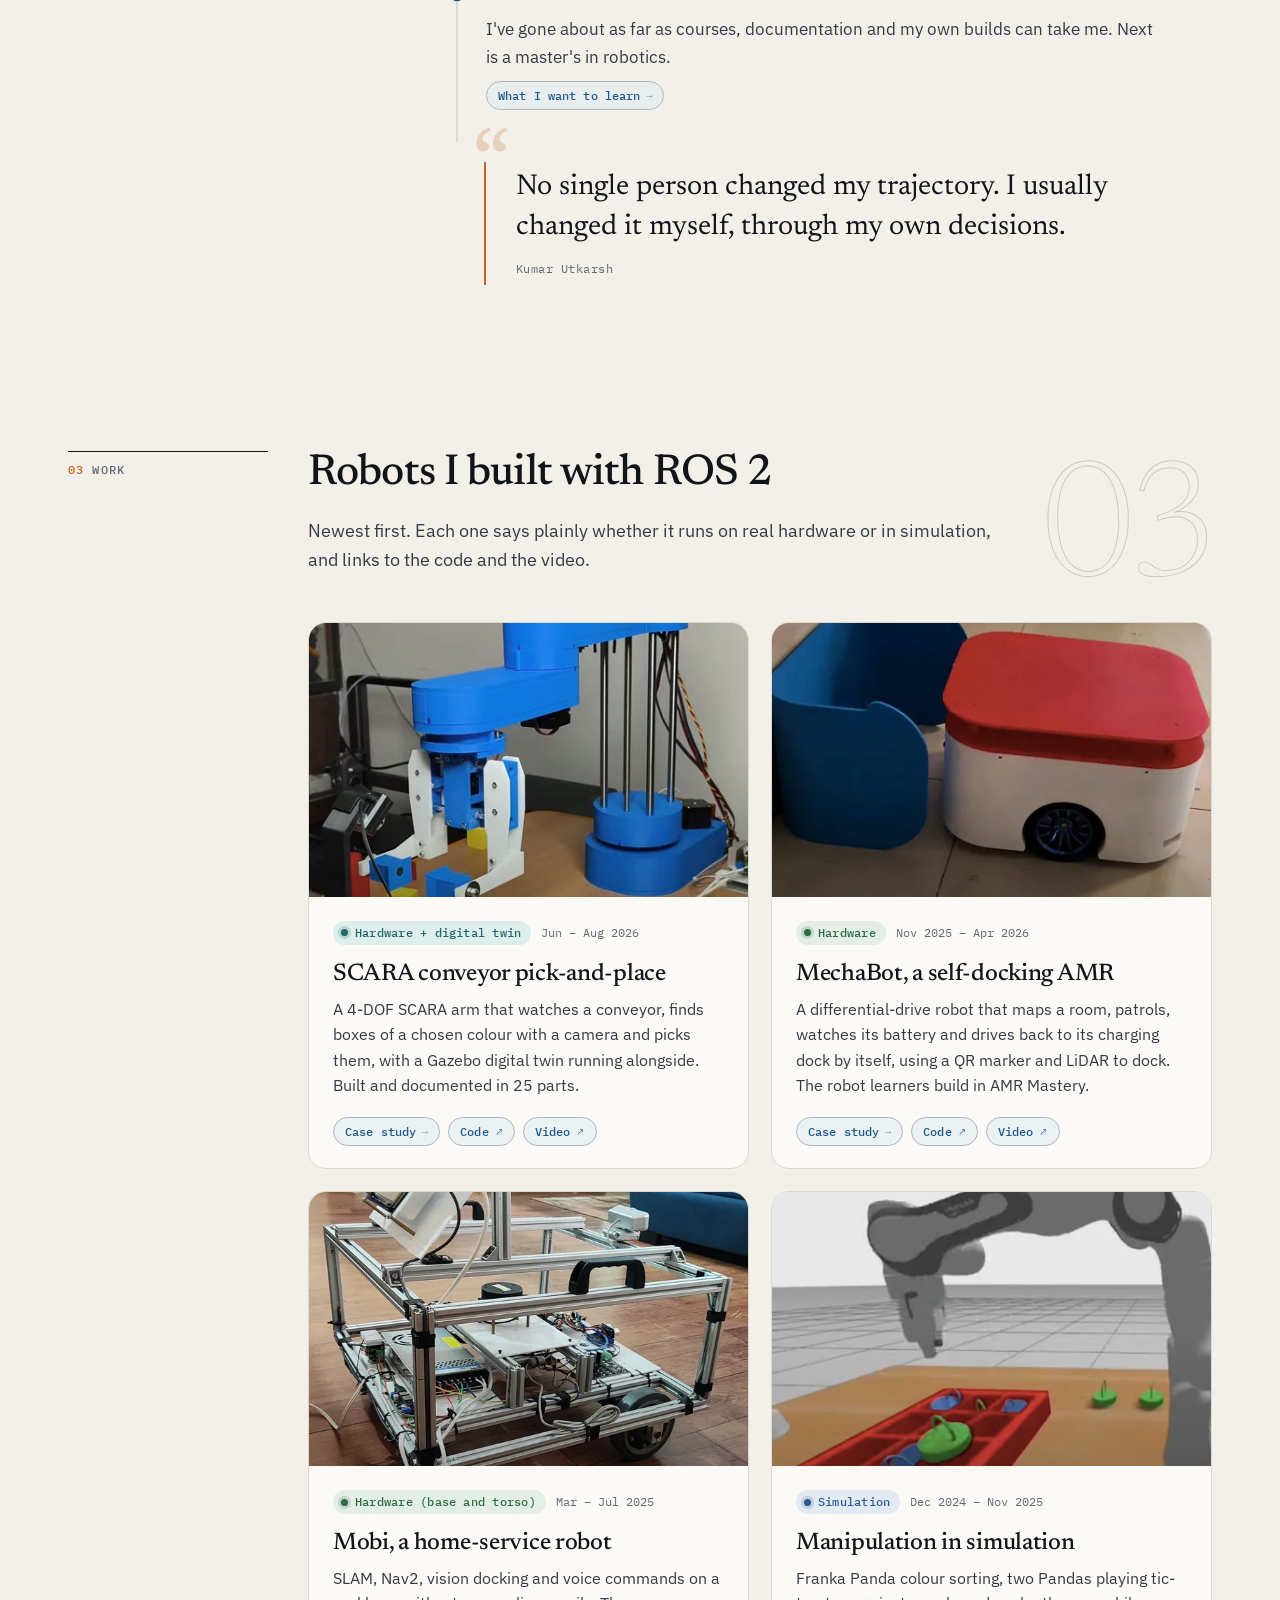
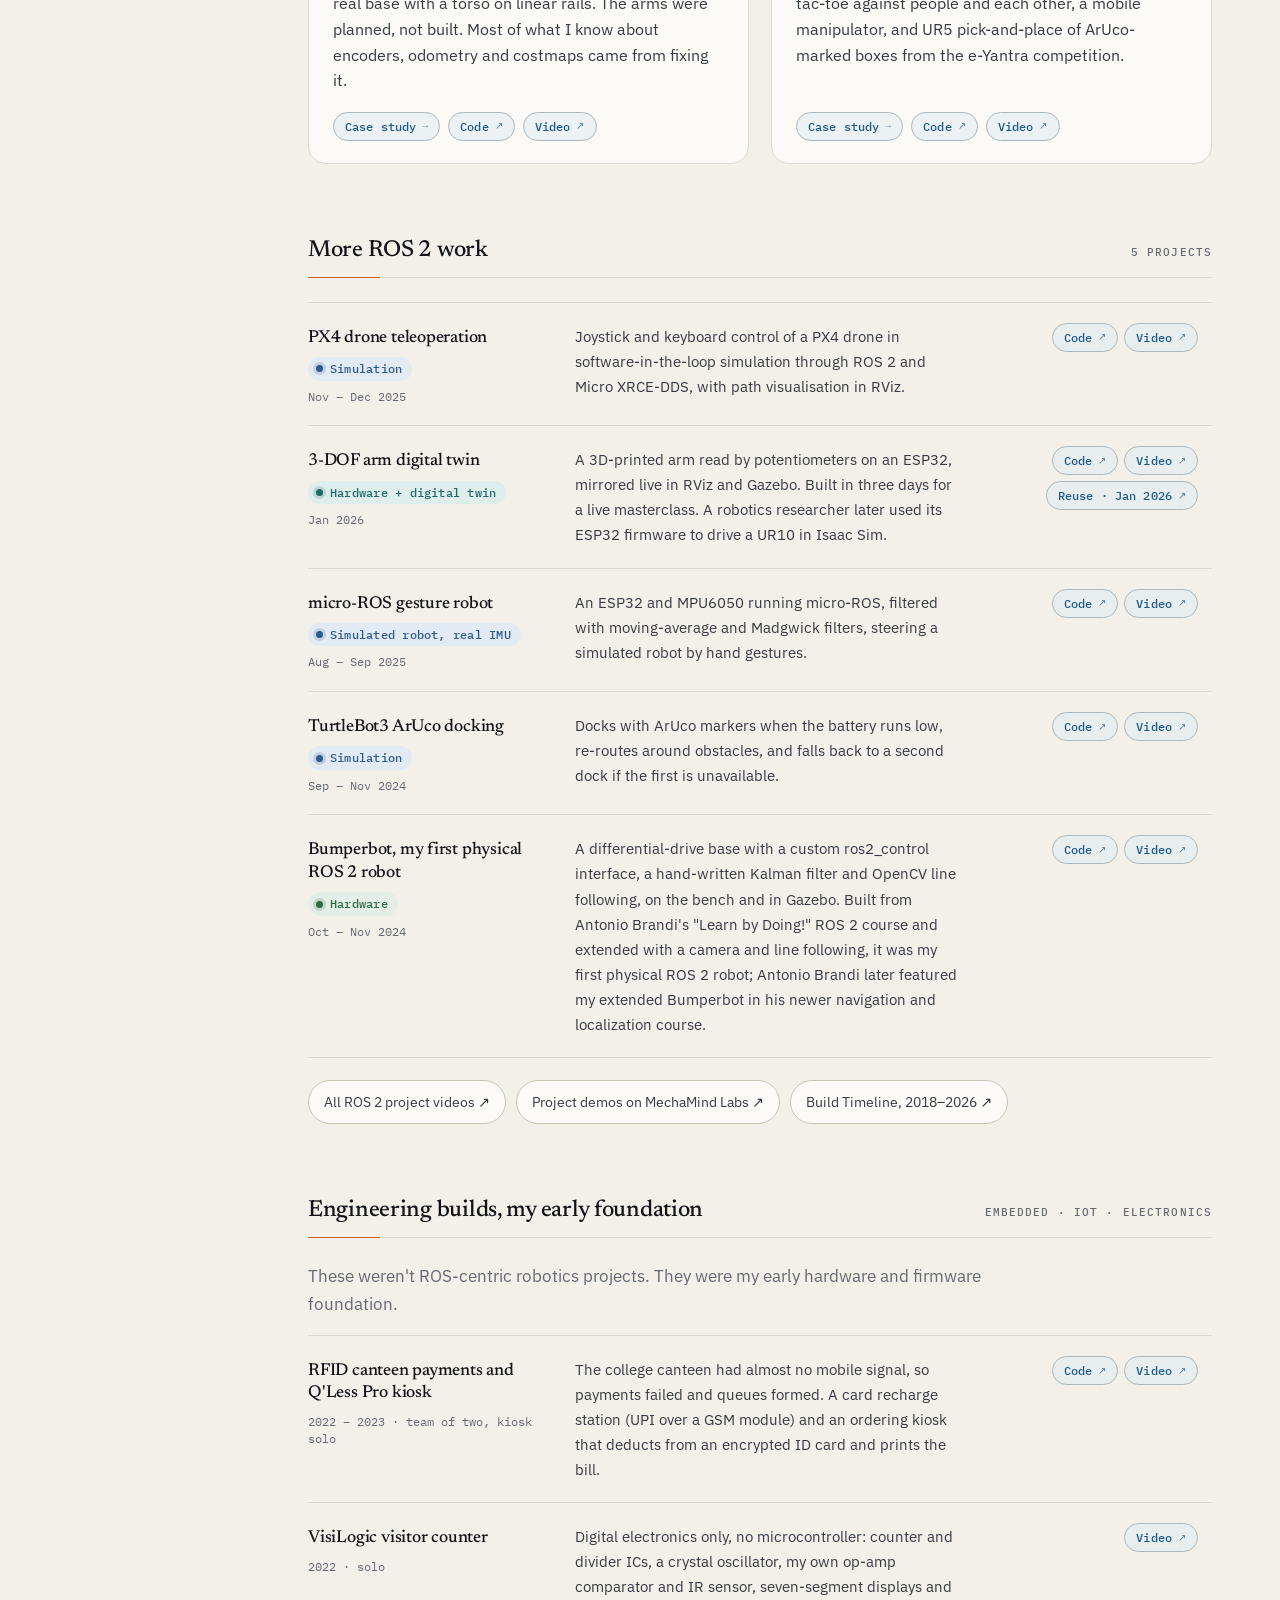
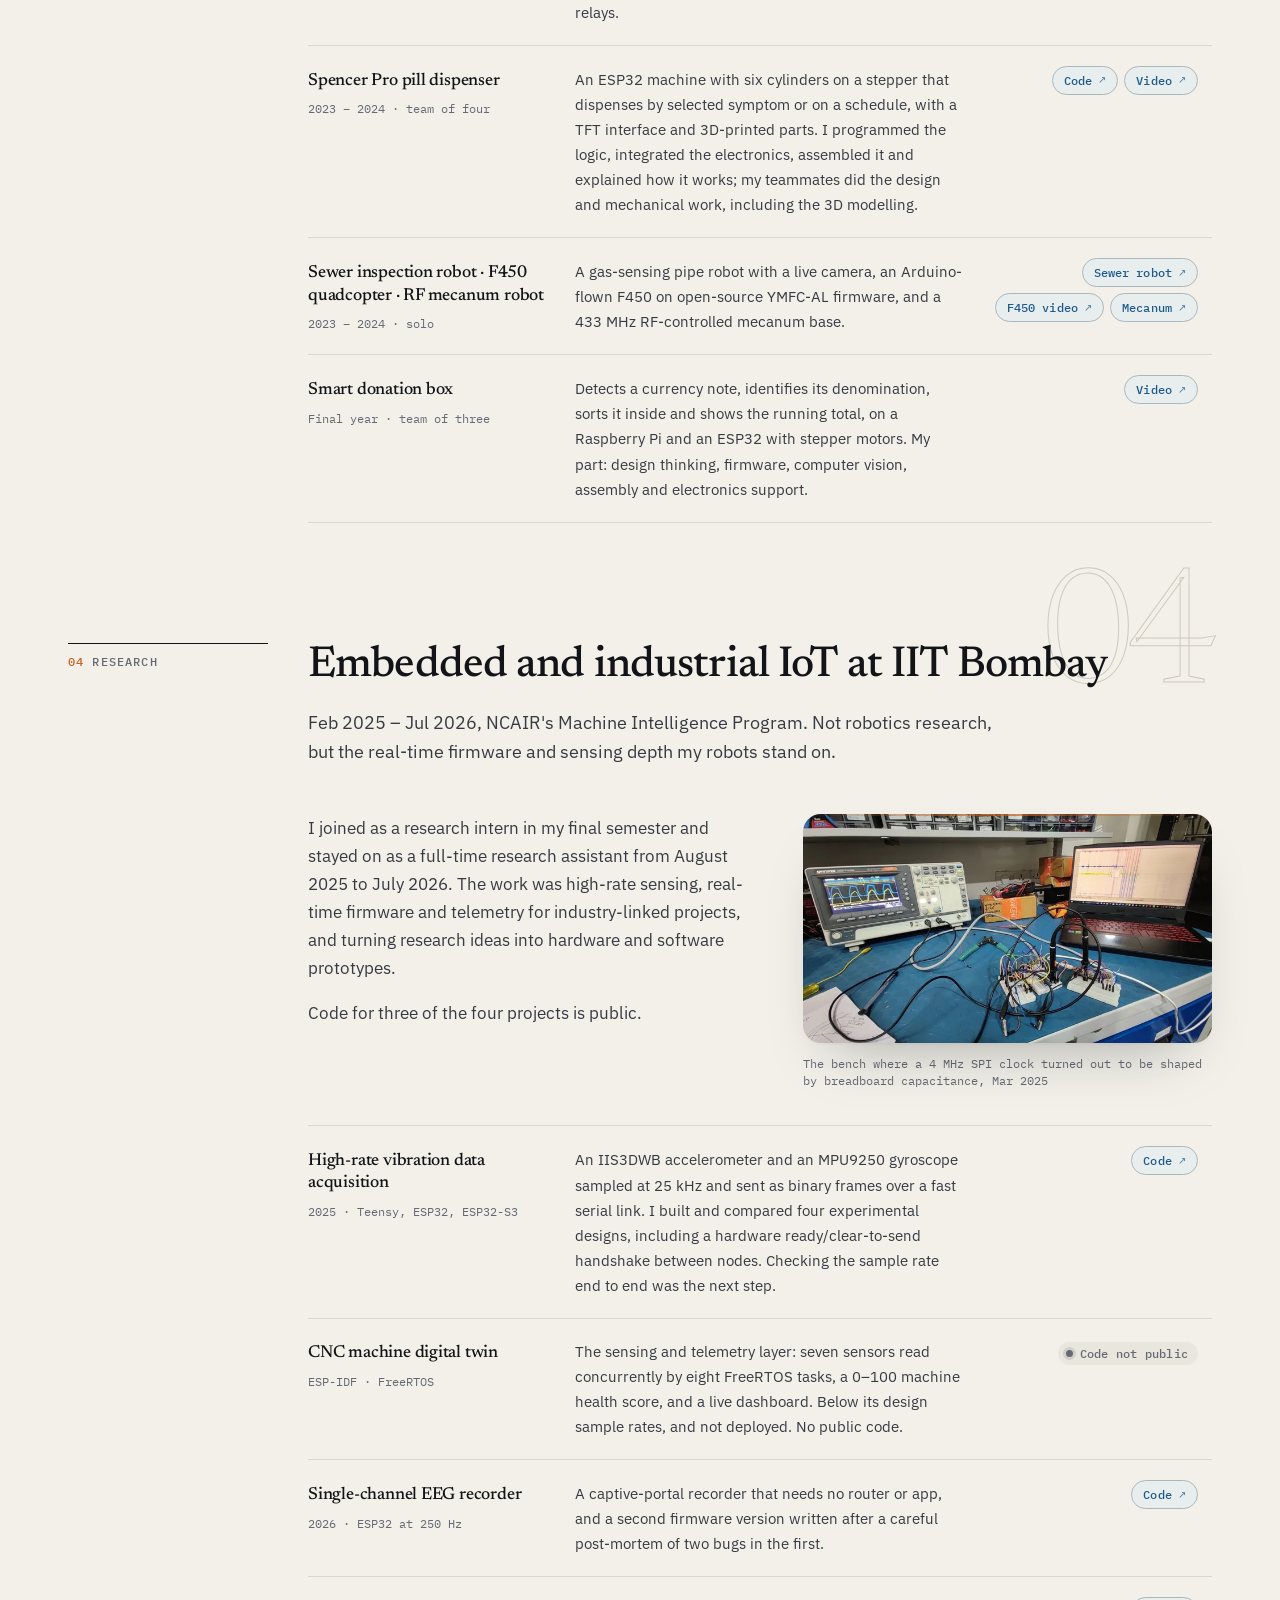
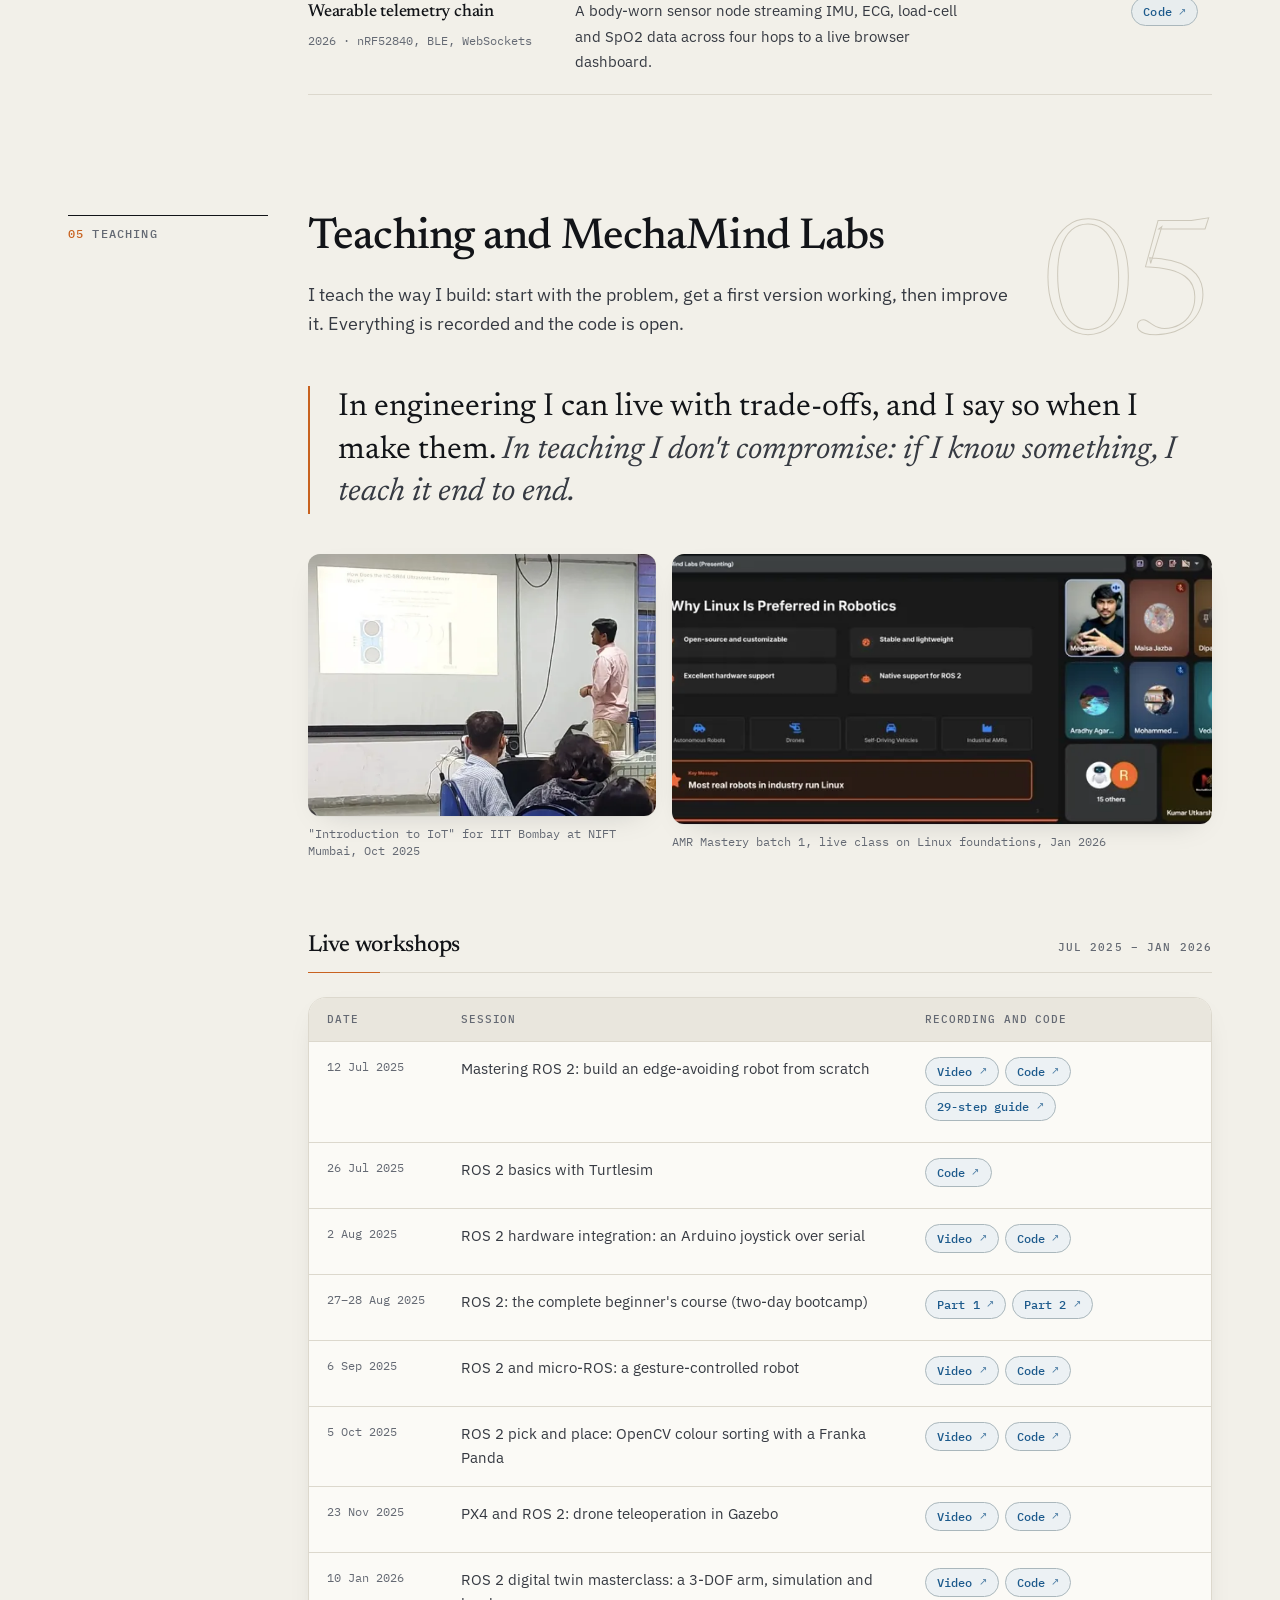
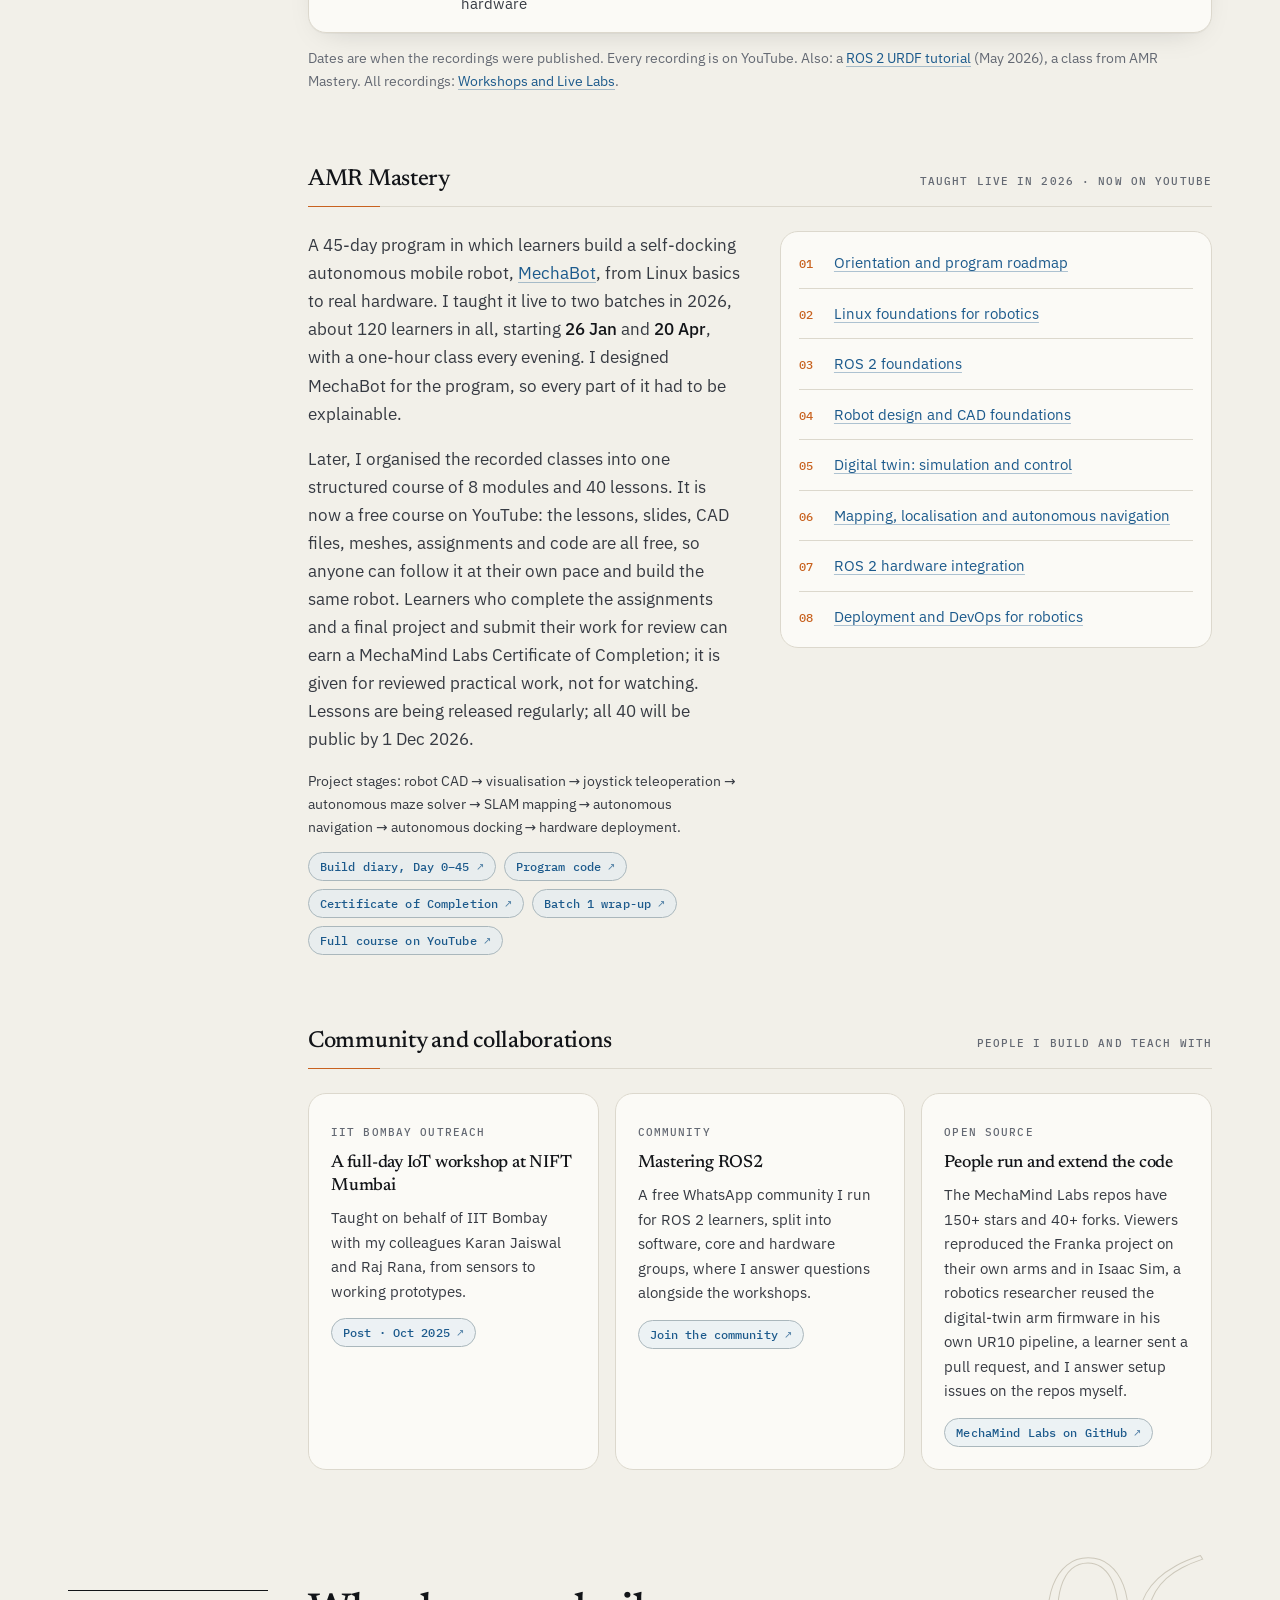
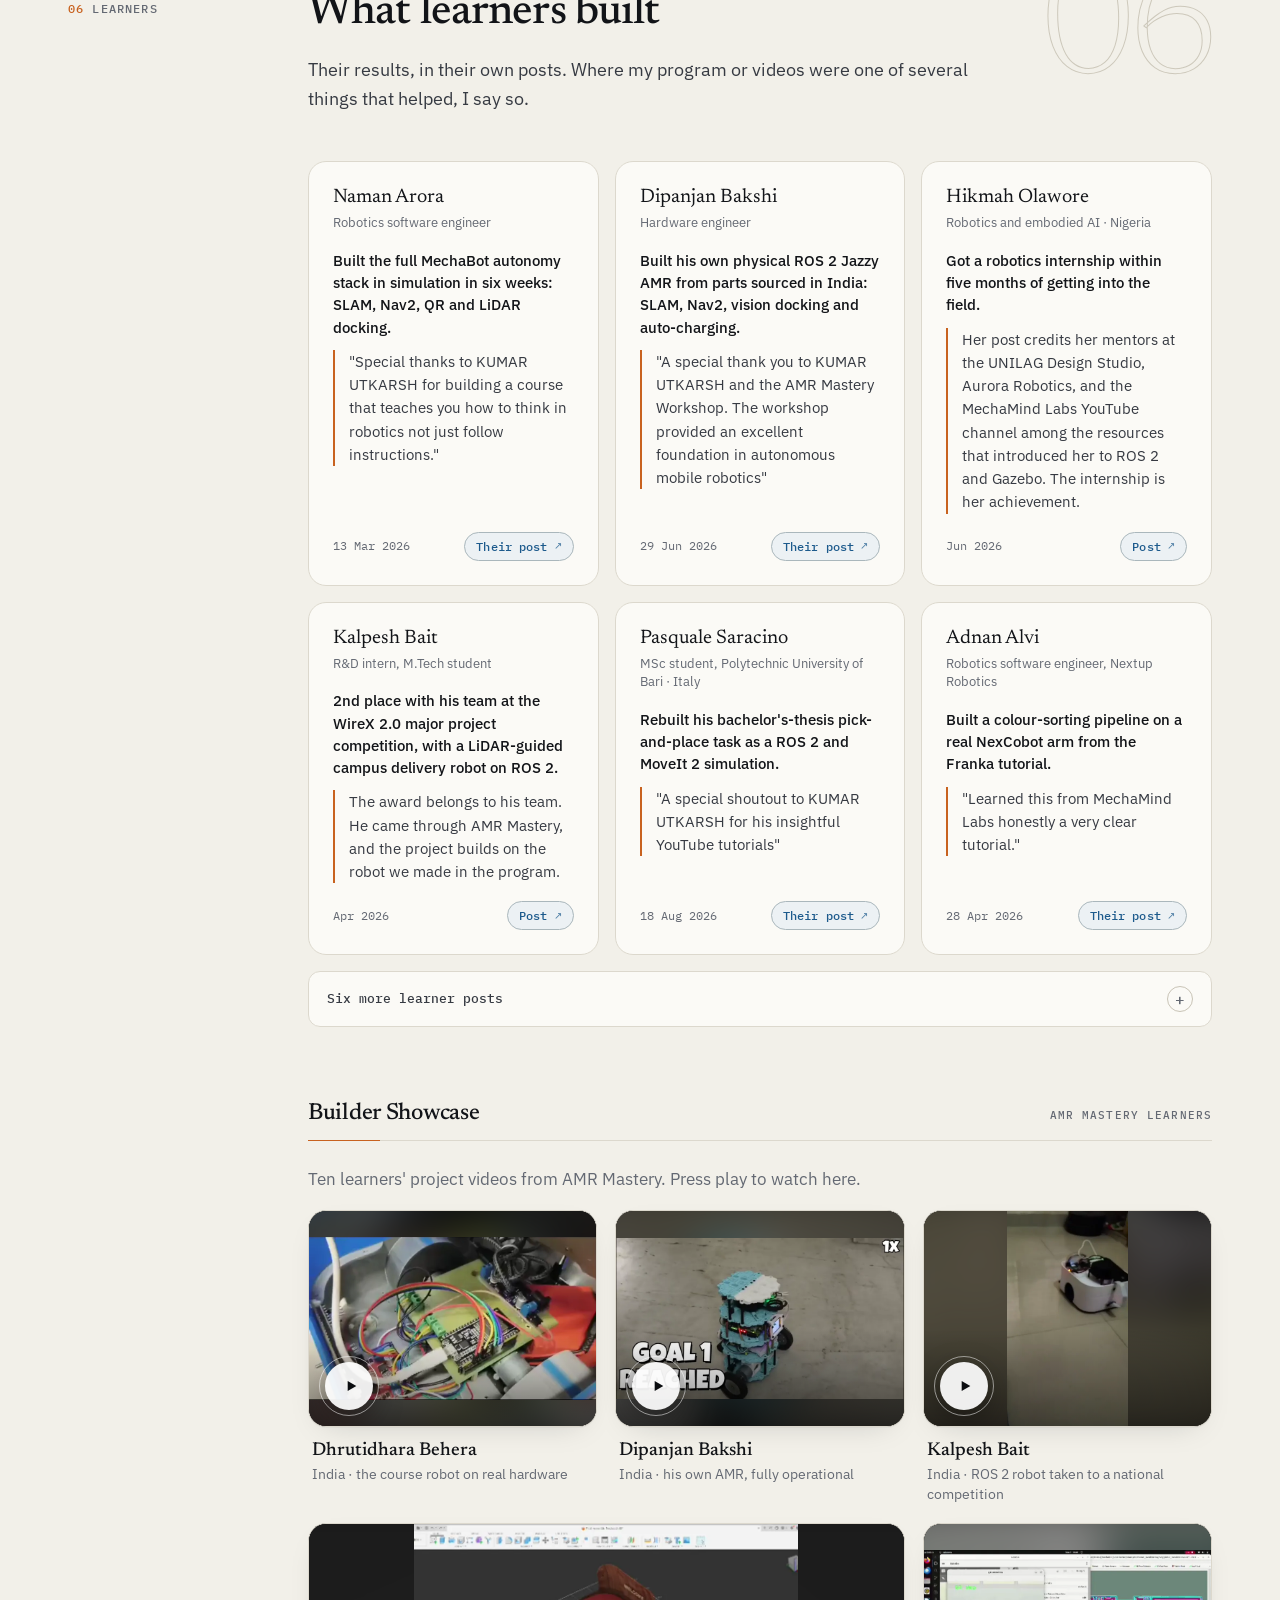
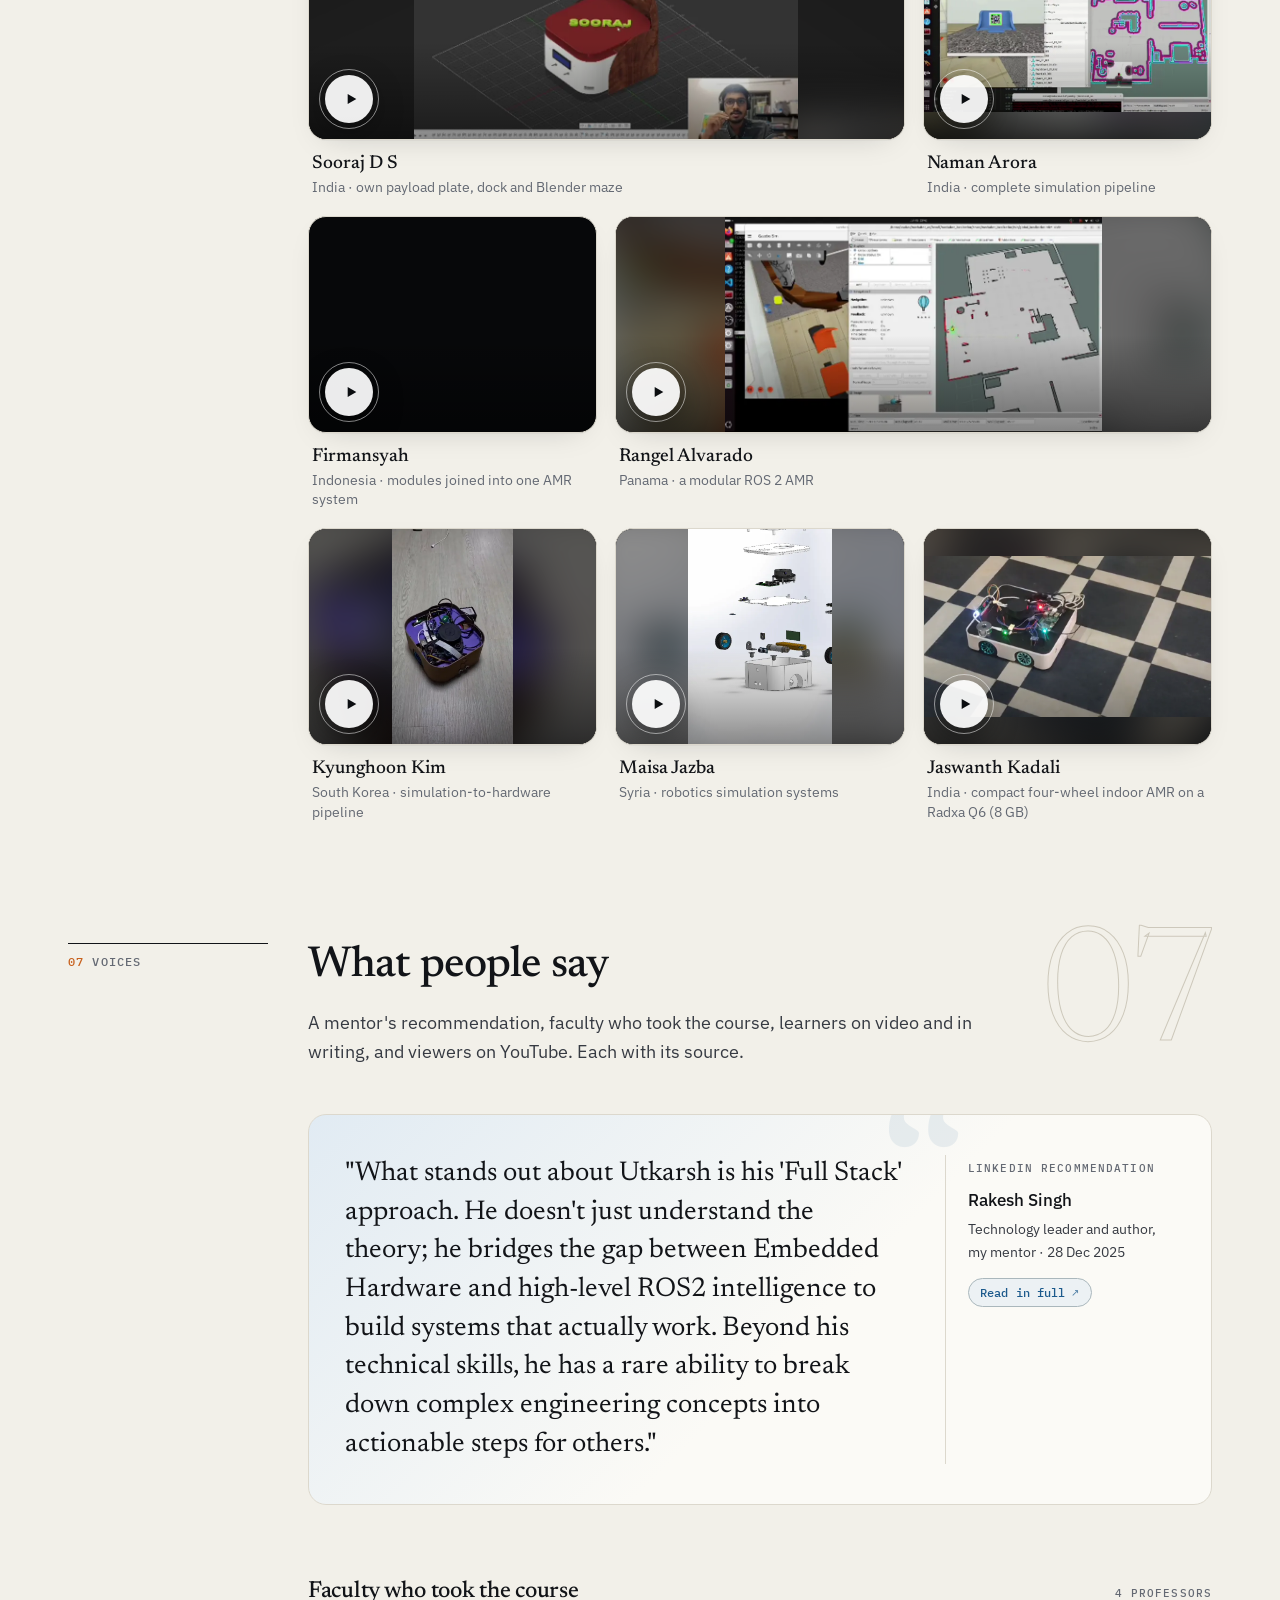
==== commit 46b26be3: "Home: URDF tutorial and ROS 2 beginner course comments Co-Authored-By: Claude Opus 5.5 <noreply@anth" ====
--- a/index.html
+++ b/index.html
@@ -692,8 +692,8 @@
         <div class="yq"><span class="yq-av" aria-hidden="true">R</span><p>"I'm so glad I finally found you as one of the rare suppliers of good and applicable hardware simualtion real time interaction content."</p><span>@riaank.4585 · <a href="https://youtu.be/UF73iIe3LsY" target="_blank" rel="noopener">Digital twin masterclass ↗</a></span></div>
         <div class="yq"><span class="yq-av" aria-hidden="true">N</span><p>"These tutorials are so damn good, Even paid tutorials are not providing ROS concepts in so much detail. Very helpful"</p><span>@NinaAndSuperKittens · <a href="https://youtu.be/25CnOiuKGGg" target="_blank" rel="noopener">AMR Mastery 08 ↗</a></span></div>
         <div class="yq"><span class="yq-av" aria-hidden="true">J</span><p>"Thank you so much for all the time you put into this excellent video. I learned a lot."</p><span>@jackmcnulty2858 · <a href="https://youtu.be/cXdP29a-SEQ" target="_blank" rel="noopener">PX4 workshop ↗</a></span></div>
-        <div class="yq"><span class="yq-av" aria-hidden="true">A</span><p>"Better than any paid ROS2 course"</p><span>@anirbanmidya5426 · <a href="https://youtu.be/cs05DmKy30w" target="_blank" rel="noopener">AMR Mastery 17 ↗</a></span></div>
-        <div class="yq"><span class="yq-av" aria-hidden="true">T</span><p>"your 2 hours long tutorial live/videos are amazing"</p><span>@talkorleave · <a href="https://www.youtube.com/@MechaMindLabs/shorts" target="_blank" rel="noopener">AMR Mastery Shorts ↗</a></span></div>
+        <div class="yq"><span class="yq-av" aria-hidden="true">S</span><p>"…no more tutorial on youtube that can be easily understood, The way you tech is really helpful"</p><span>@soniprzkakakkckskkakskdlal · <a href="https://youtu.be/Lgmdcwq2P3M" target="_blank" rel="noopener">ROS 2 URDF tutorial ↗</a></span></div>
+        <div class="yq"><span class="yq-av" aria-hidden="true">M</span><p>"really helful as a robotics enthusiast"</p><span>@mukulrichard6375 · <a href="https://youtu.be/1mZGkH0m_yQ" target="_blank" rel="noopener">ROS 2 Beginner's Course ↗</a></span></div>
         <div class="yq"><span class="yq-av" aria-hidden="true">B</span><p>"very useful—I've learned a lot"</p><span>@bathri_physicalai · <a href="https://youtu.be/UF73iIe3LsY" target="_blank" rel="noopener">Digital twin masterclass ↗</a></span></div>
         <div class="yq"><span class="yq-av" aria-hidden="true">H</span><p>"Excellent Explanation and application of concepts"</p><span>@harshshah1818 · <a href="https://youtu.be/0N3B8FG0T1Y" target="_blank" rel="noopener">Franka colour sorting ↗</a></span></div>
       </div>
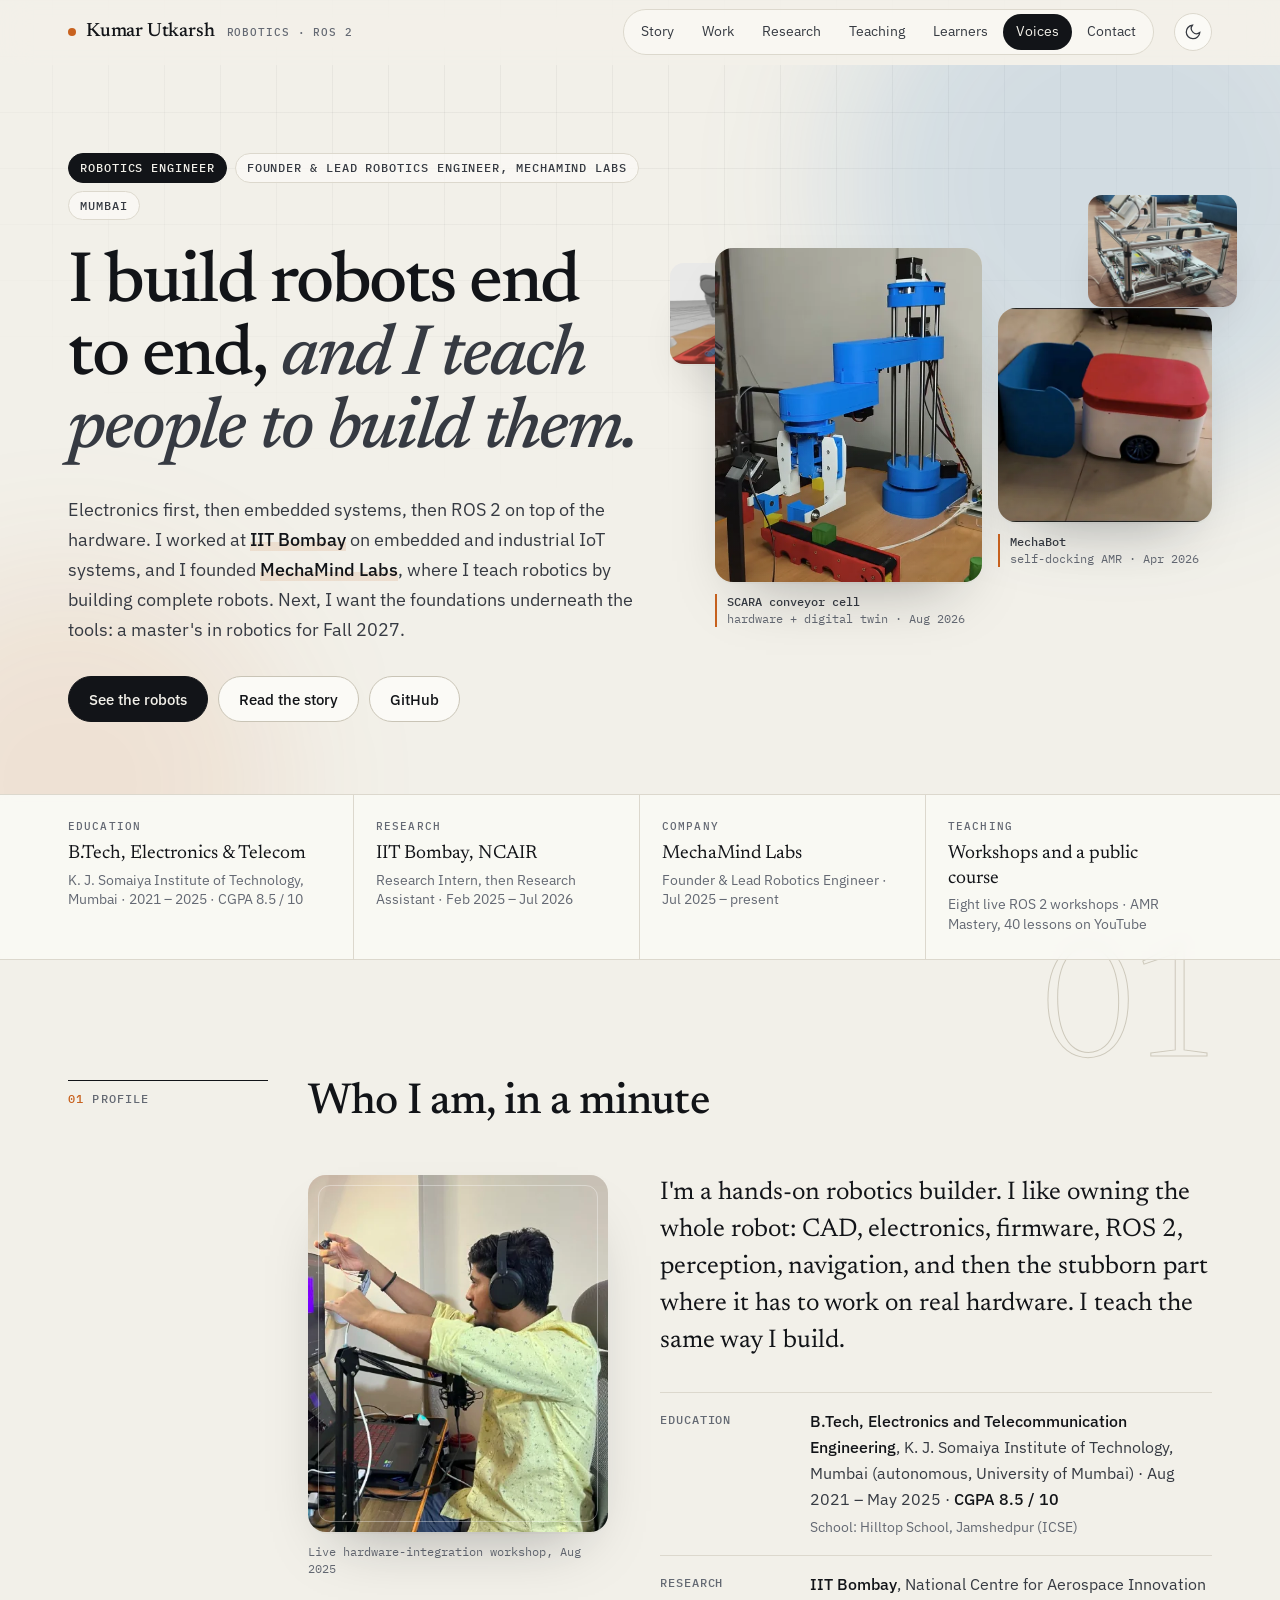
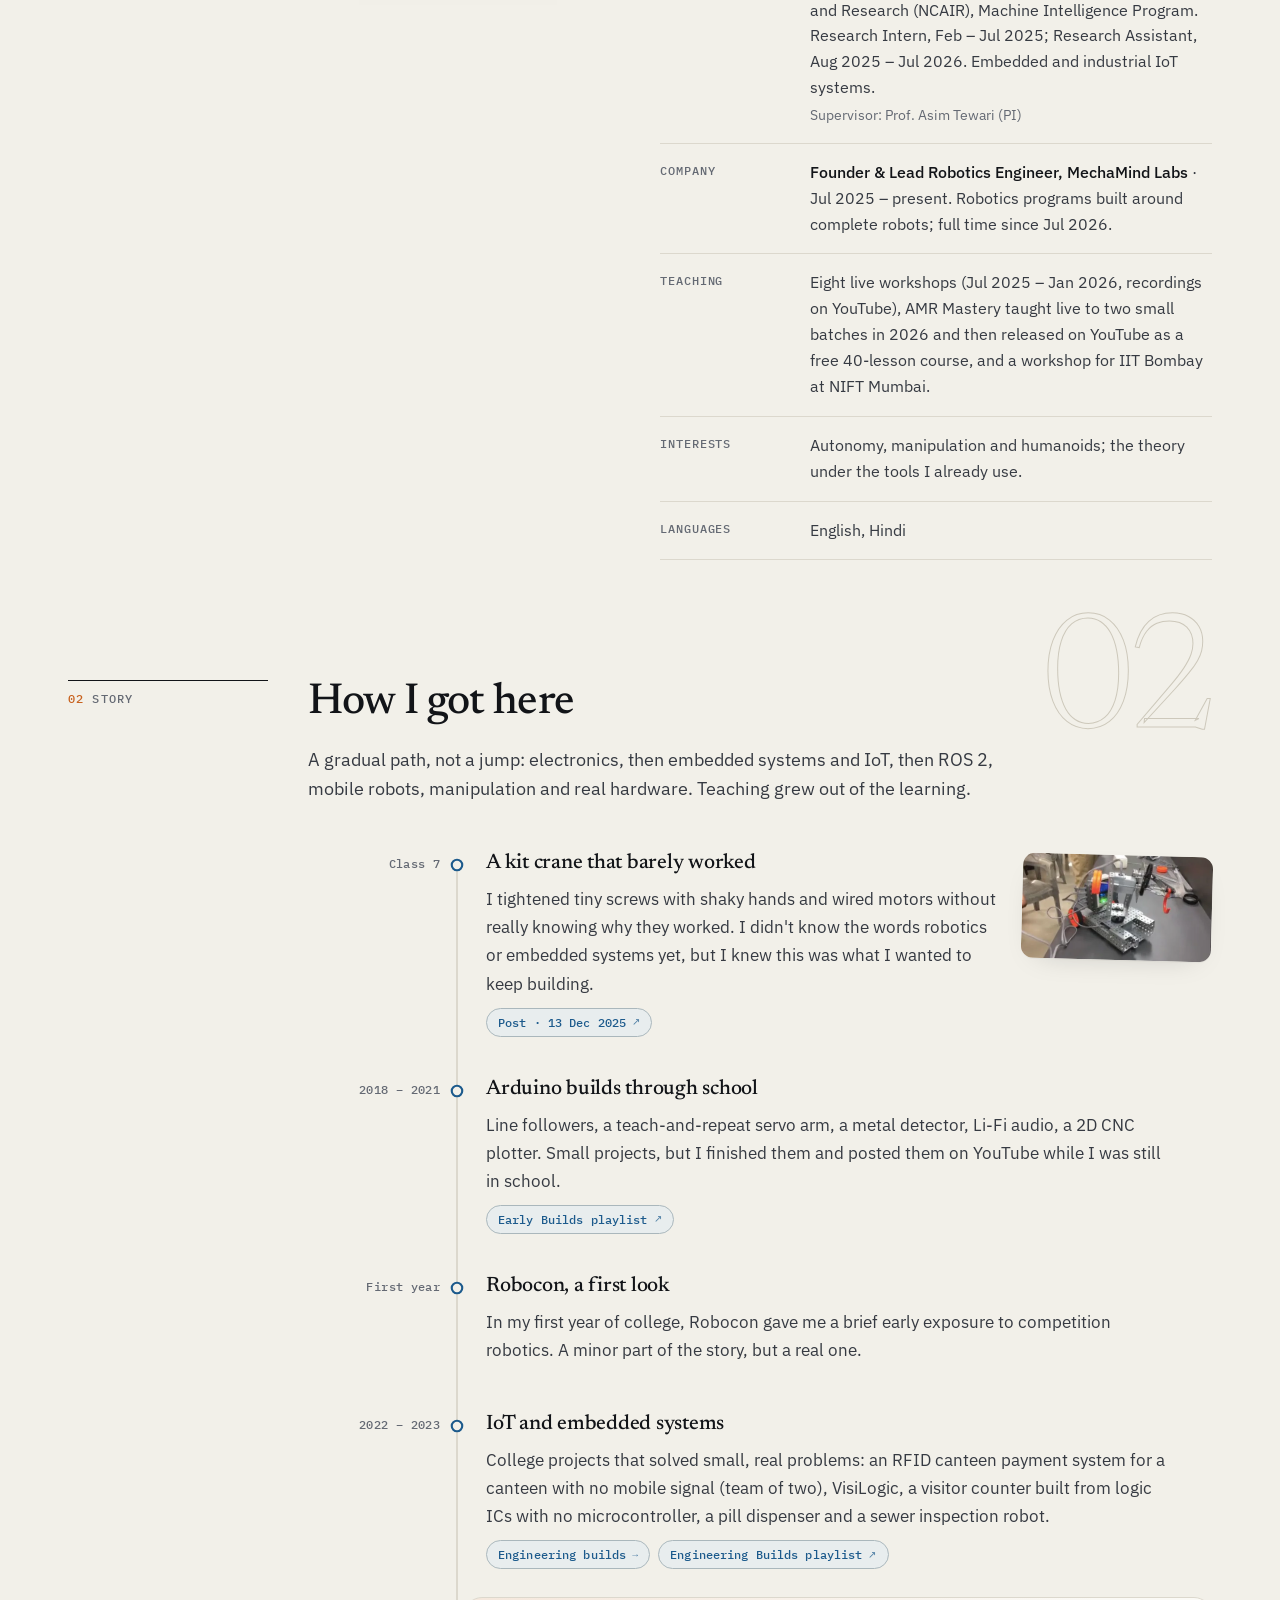
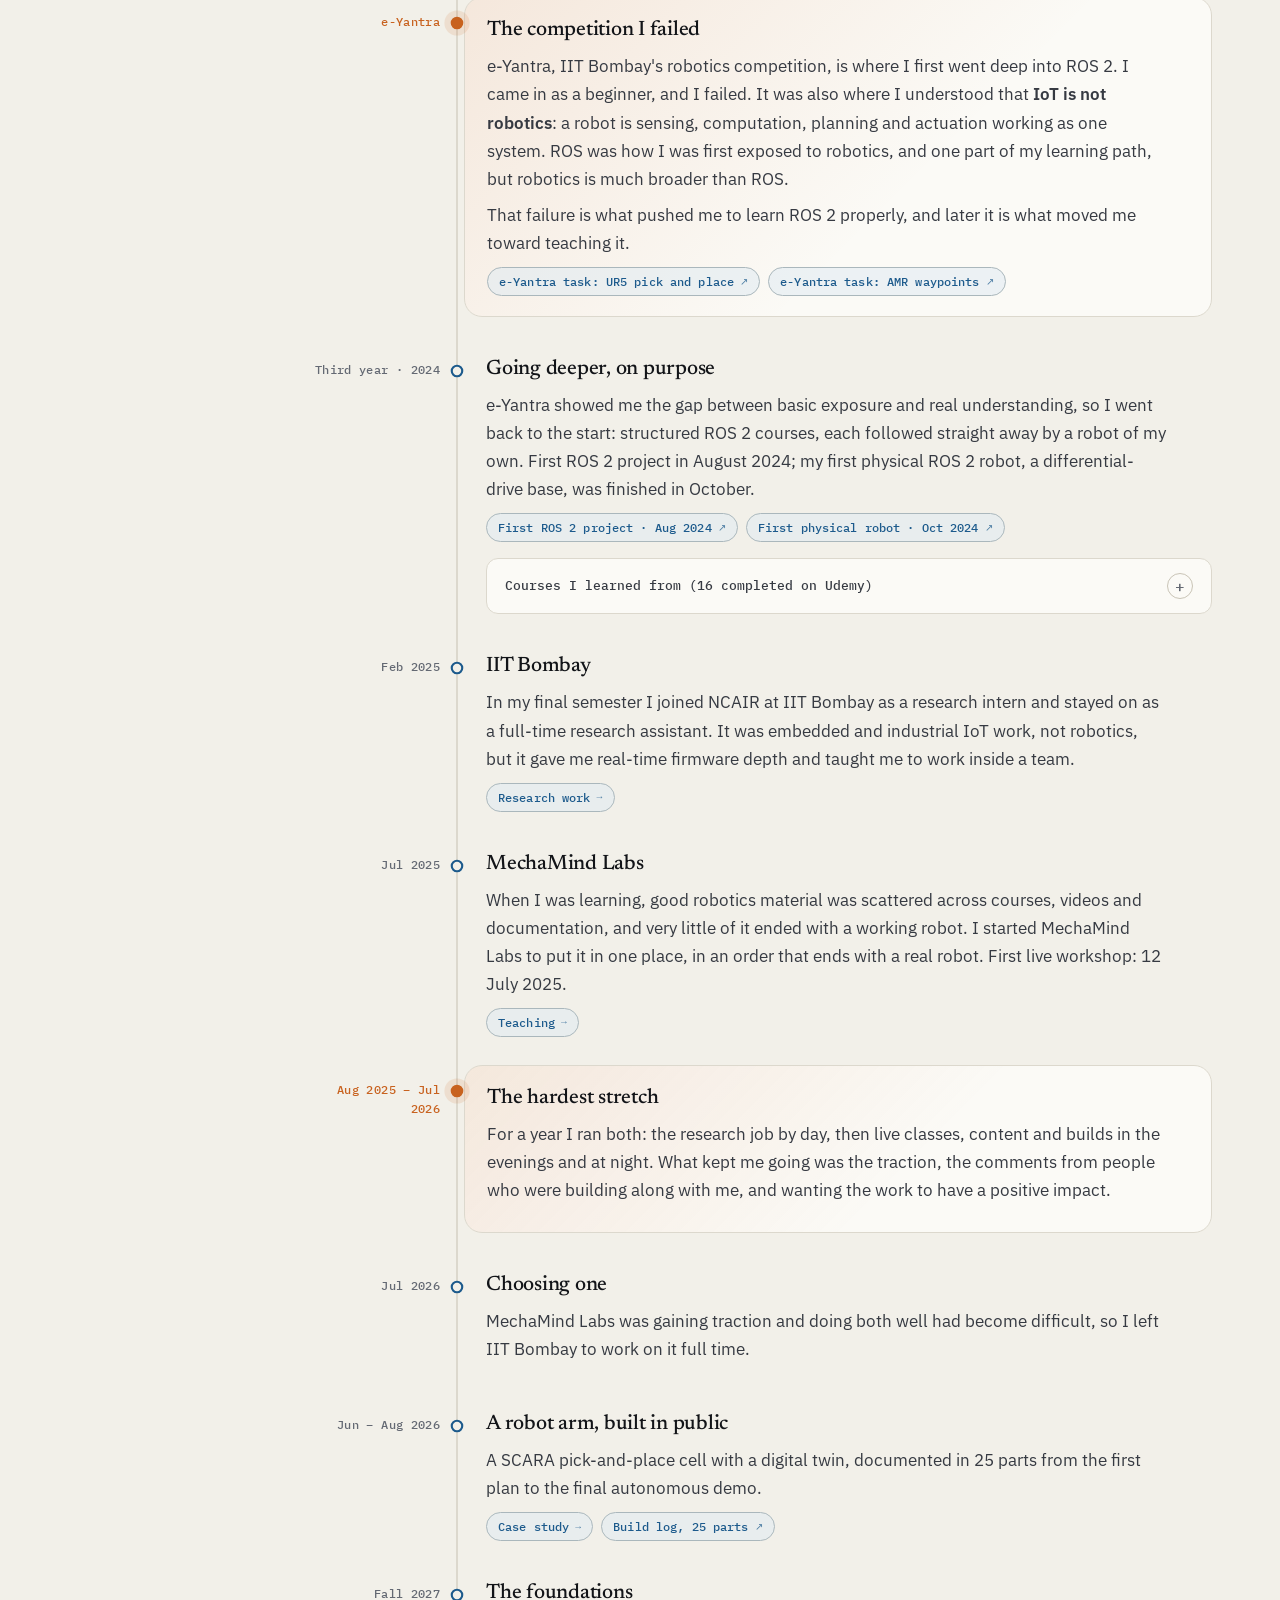
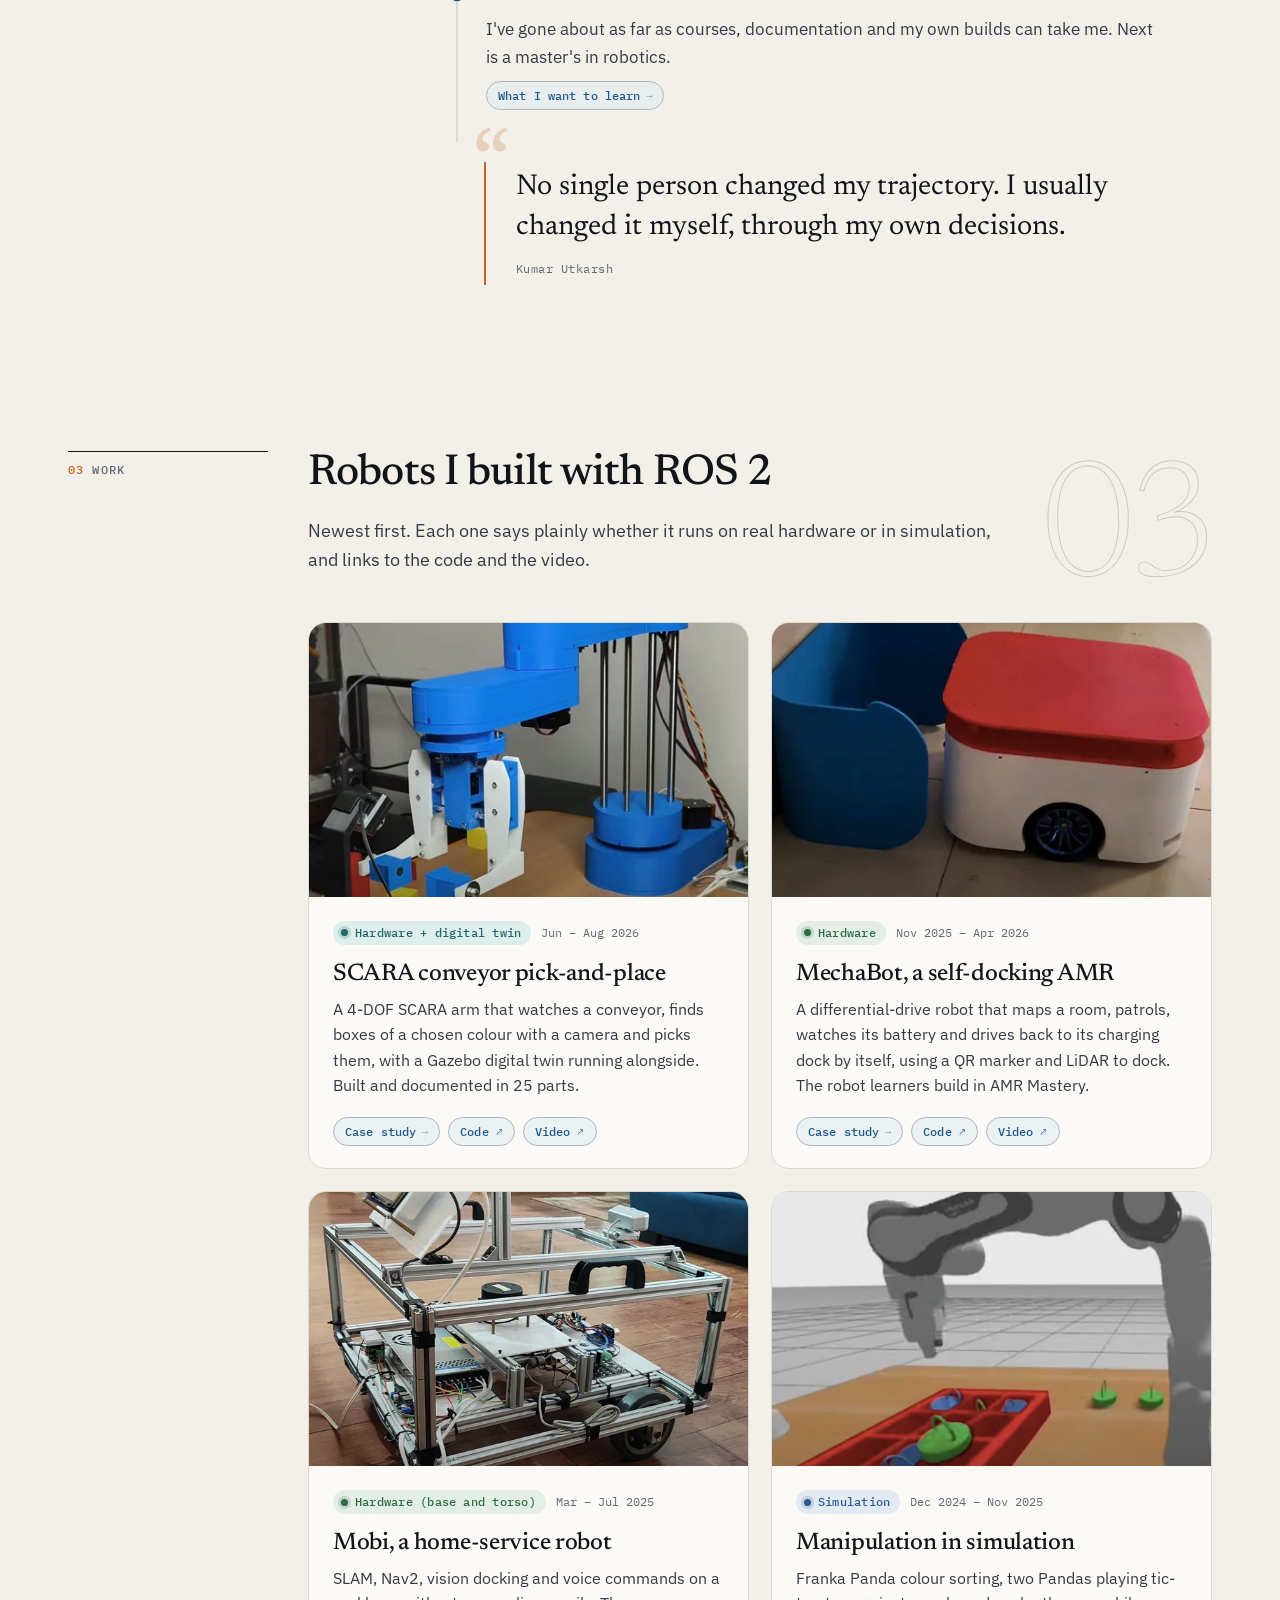
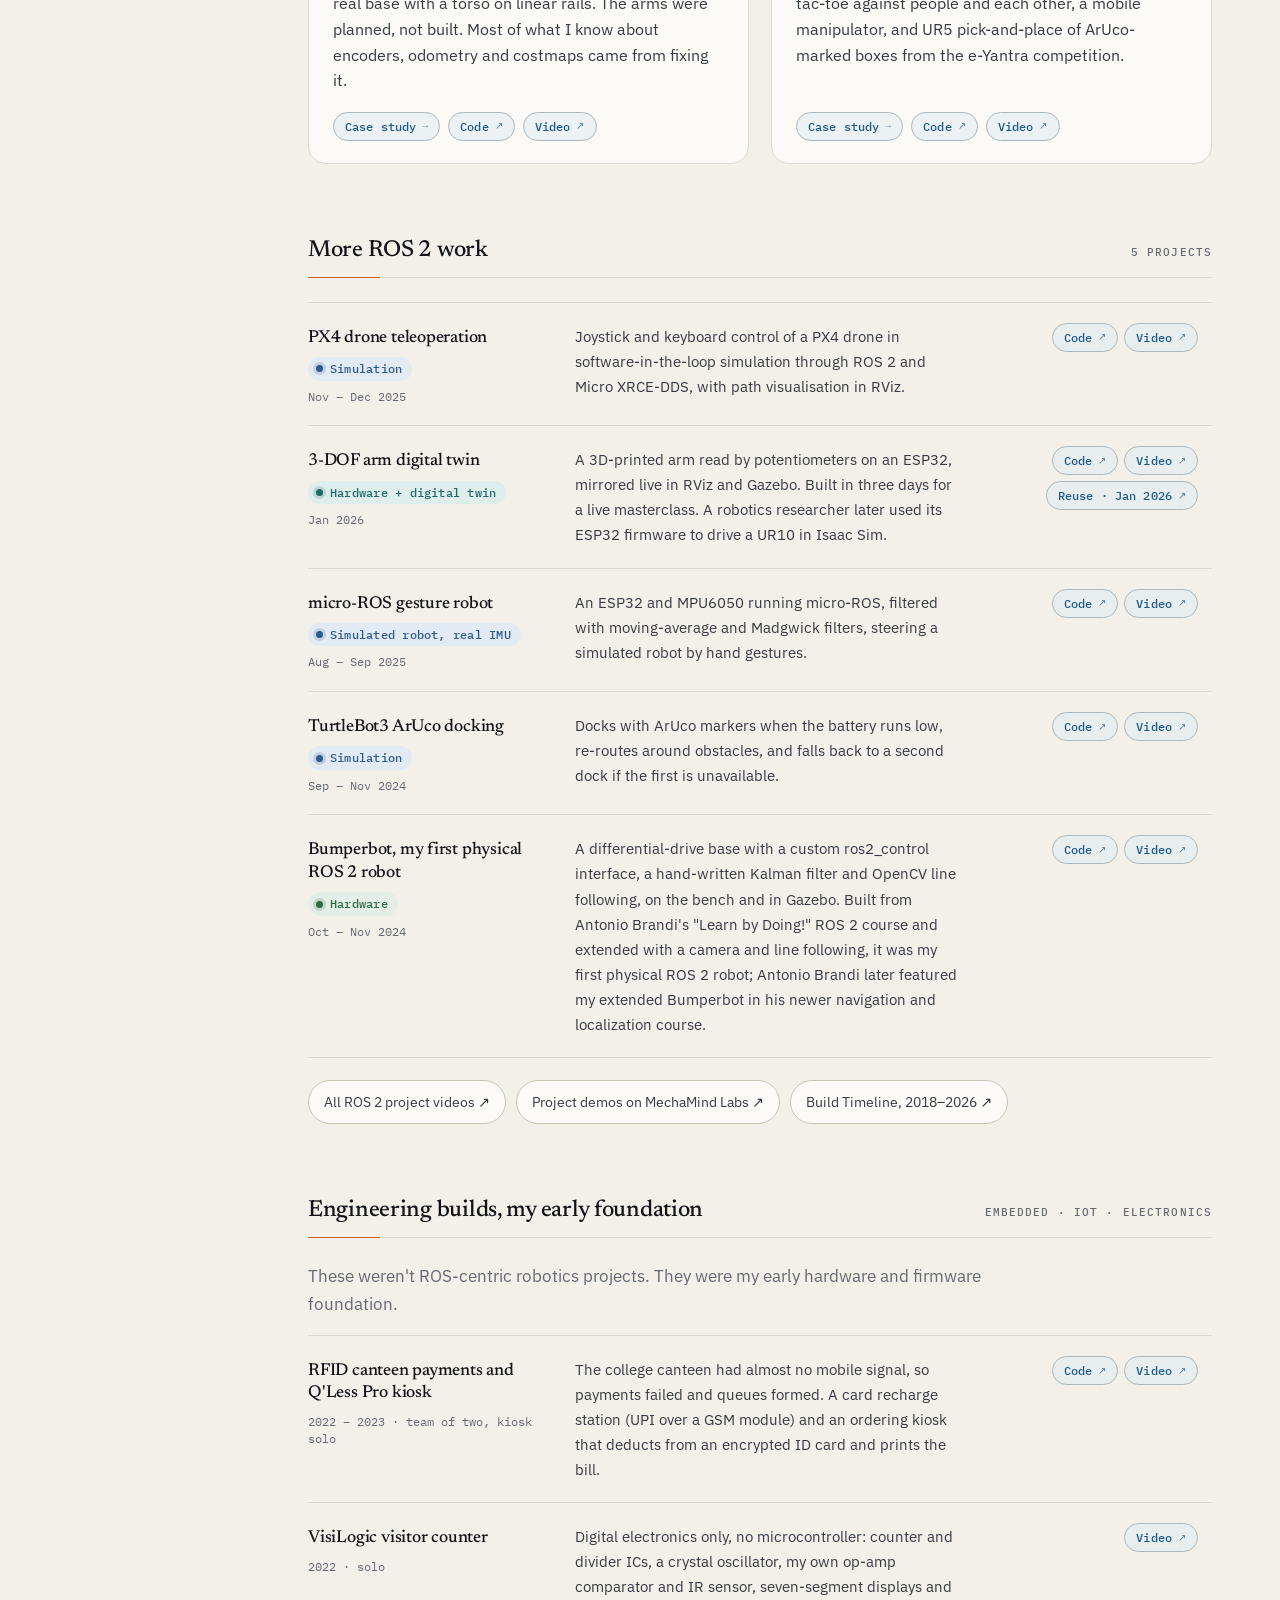
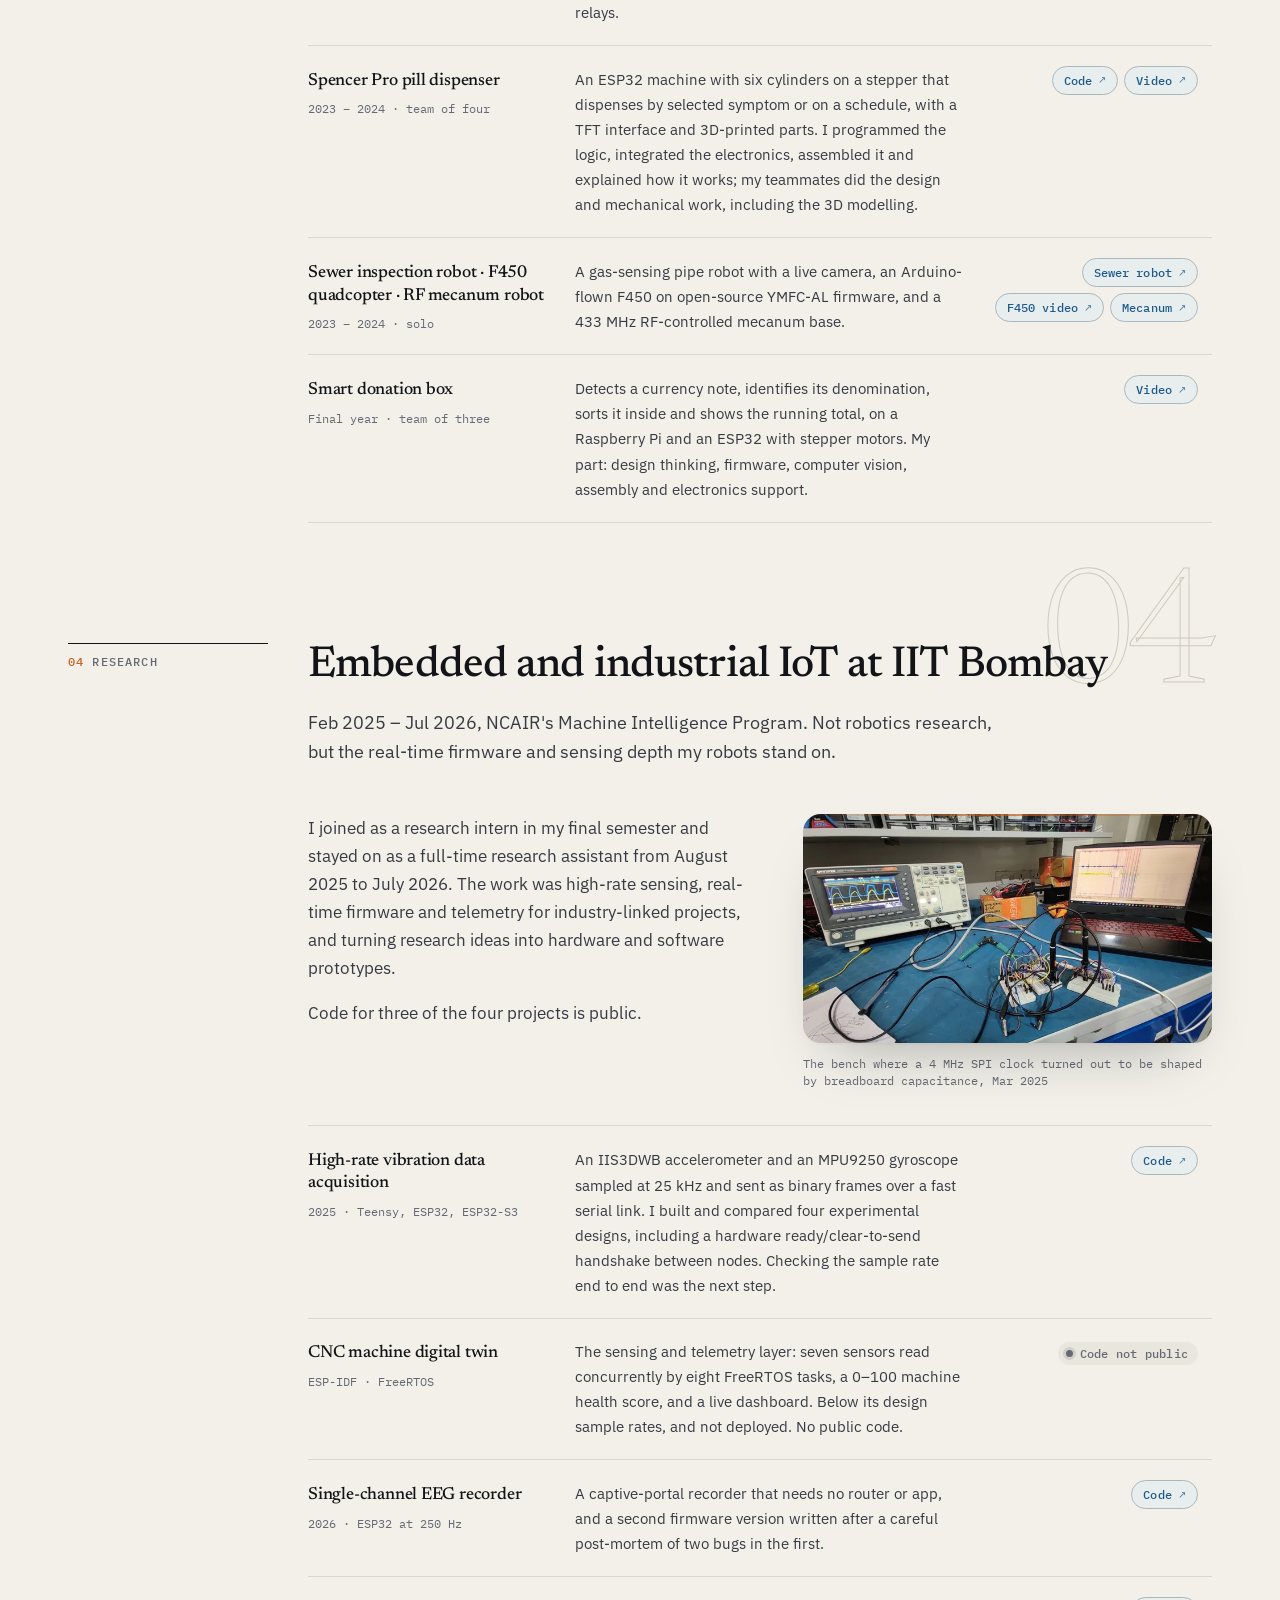
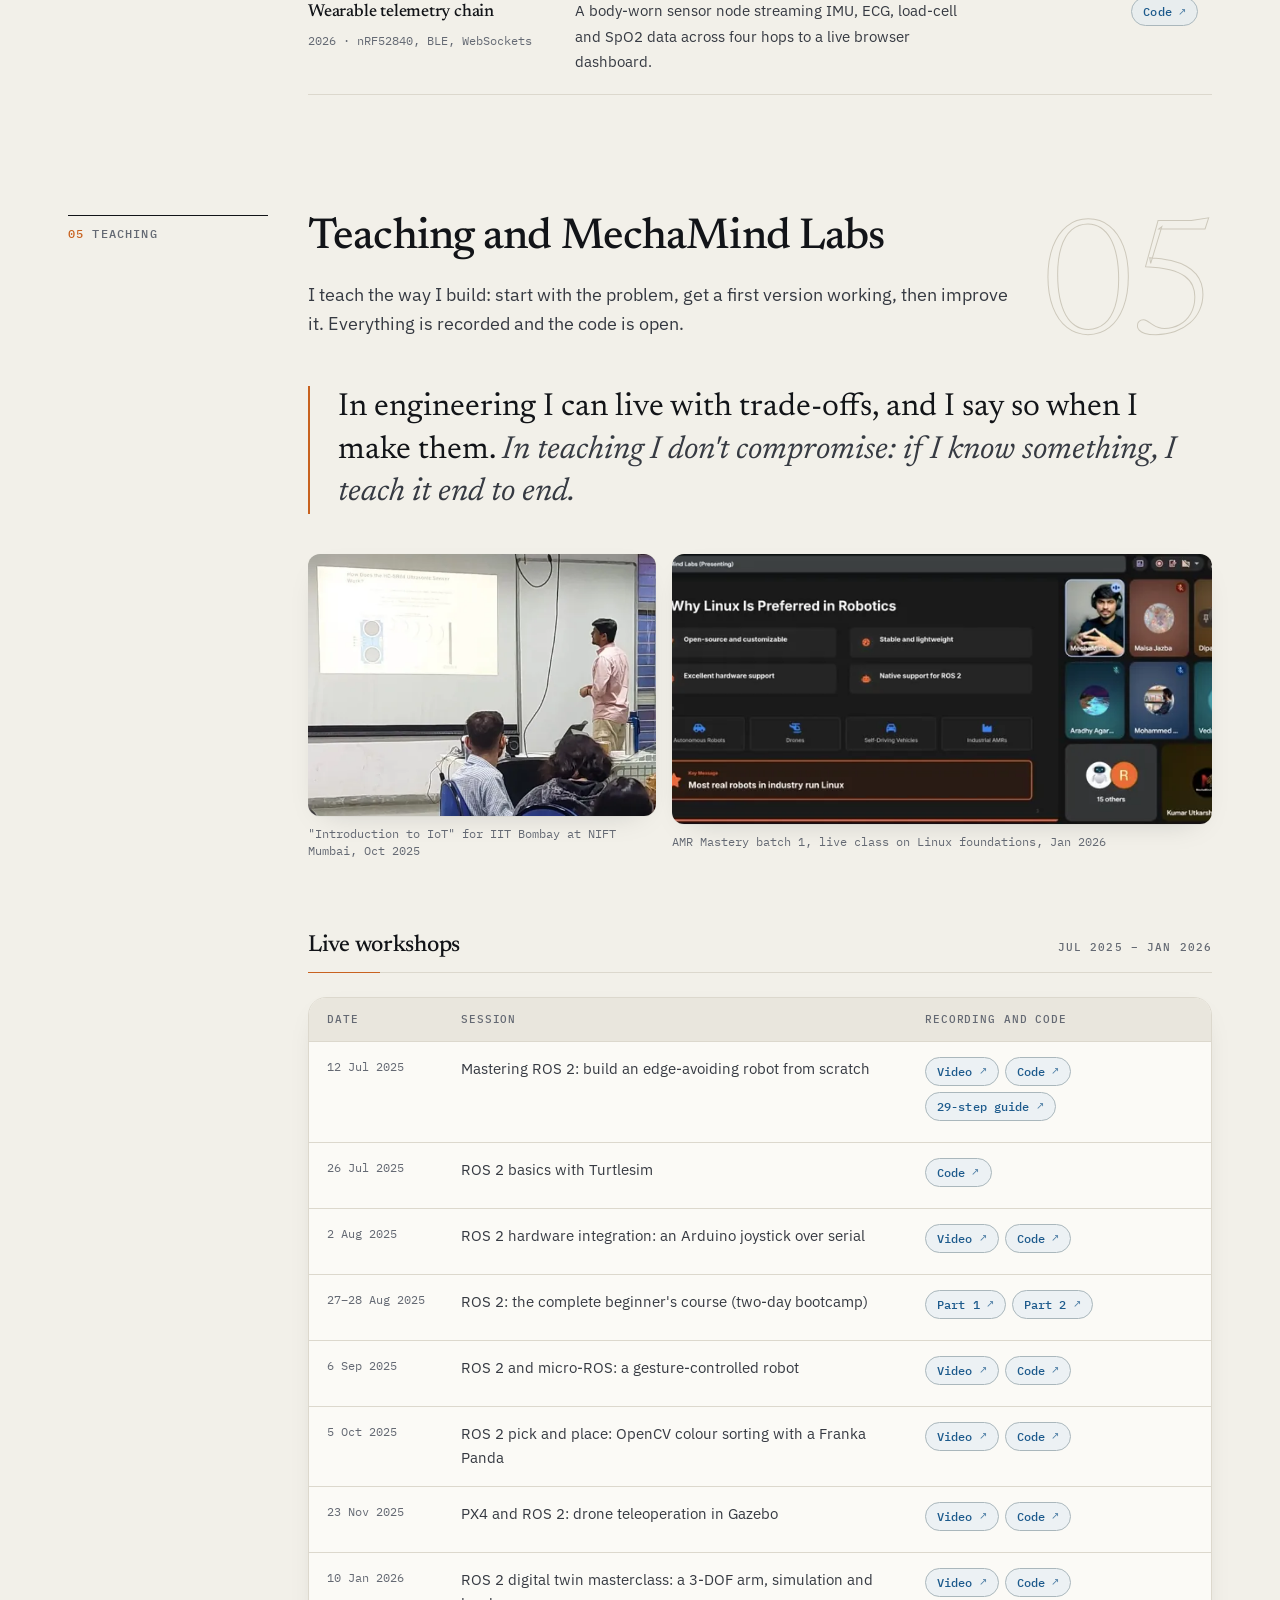
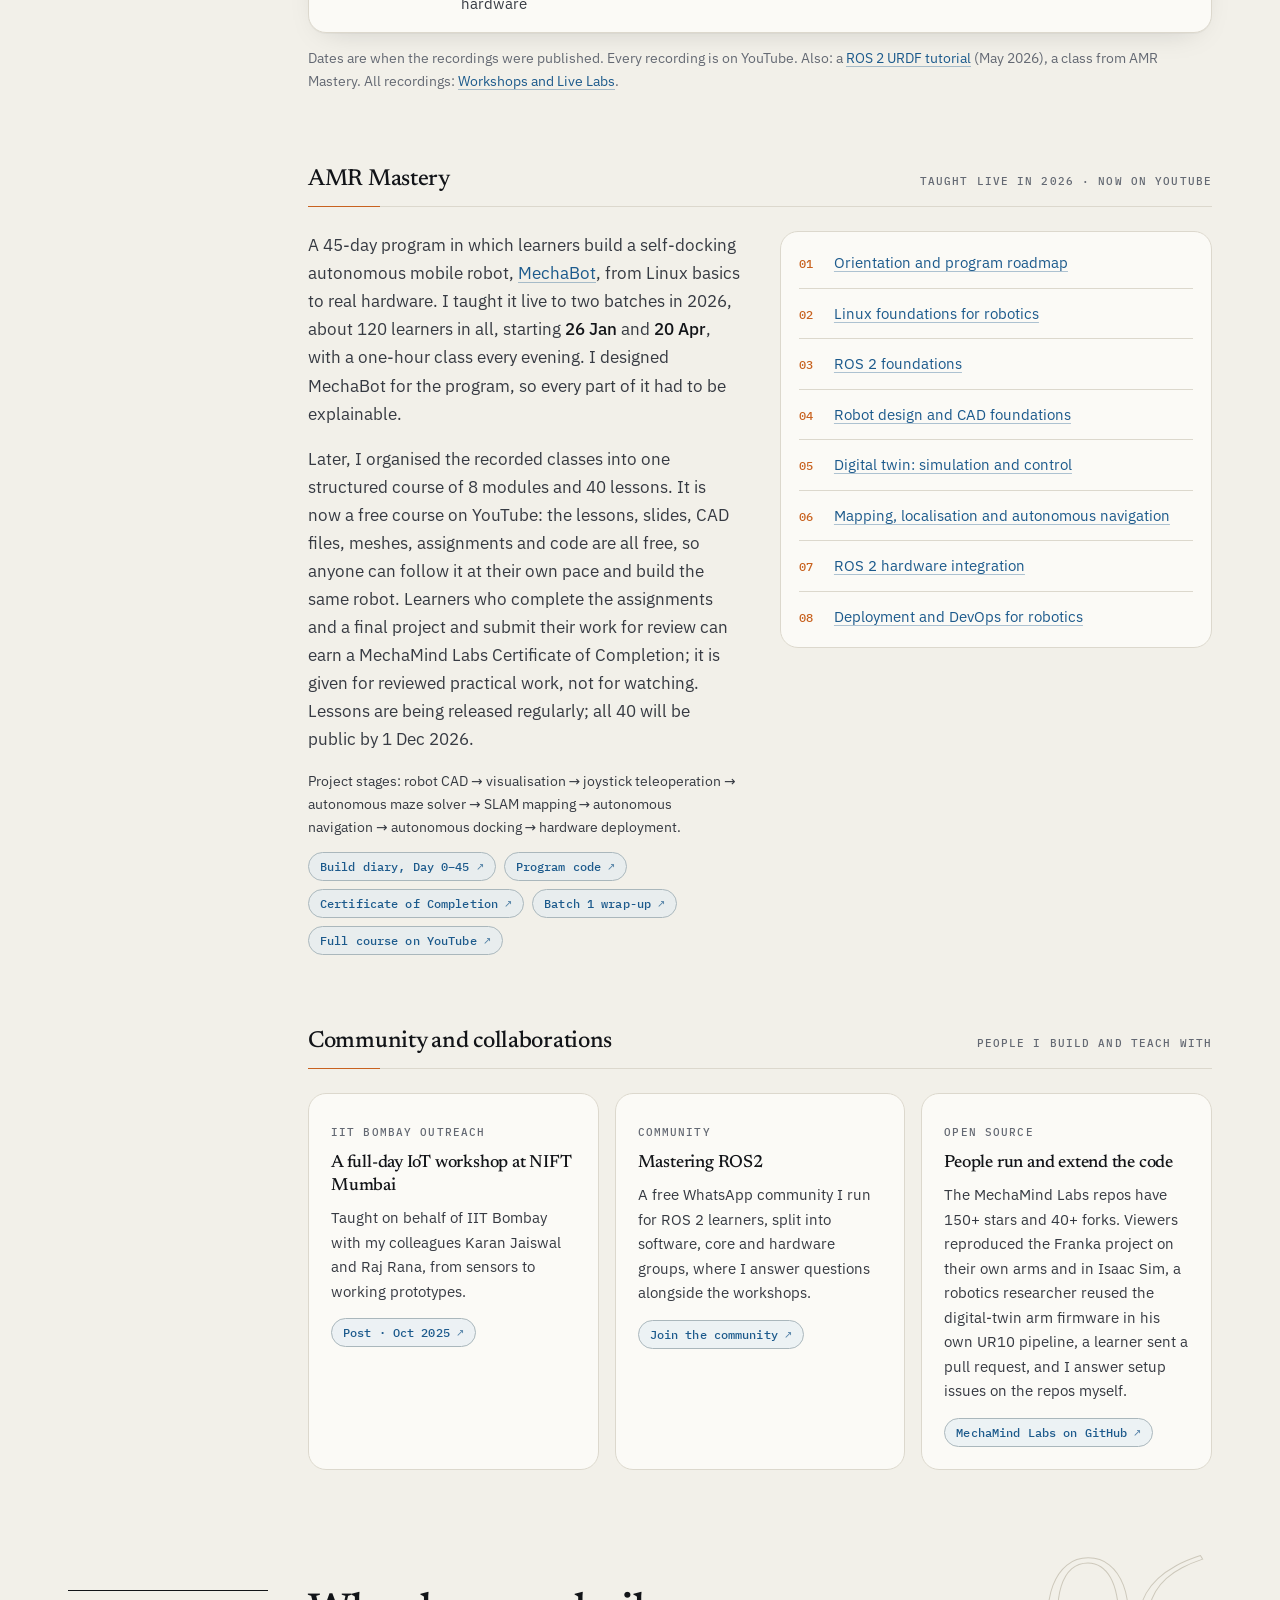
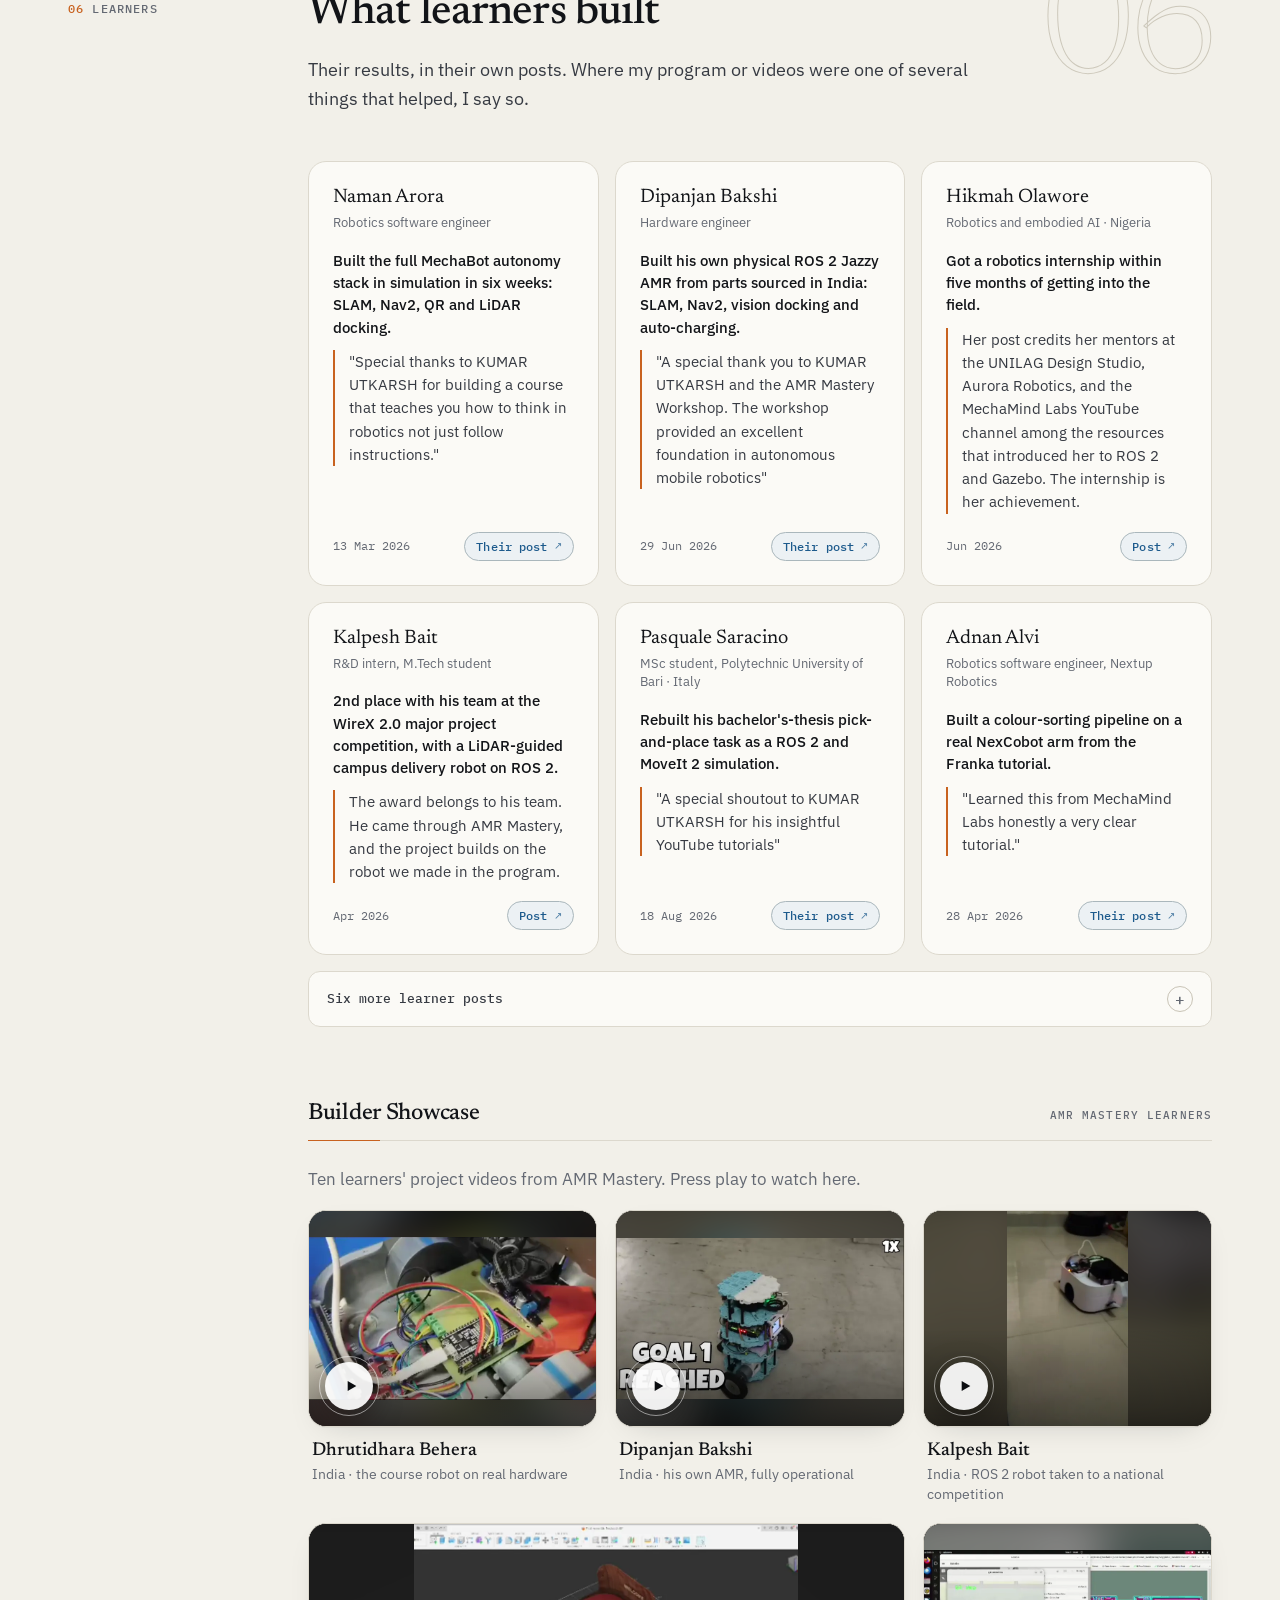
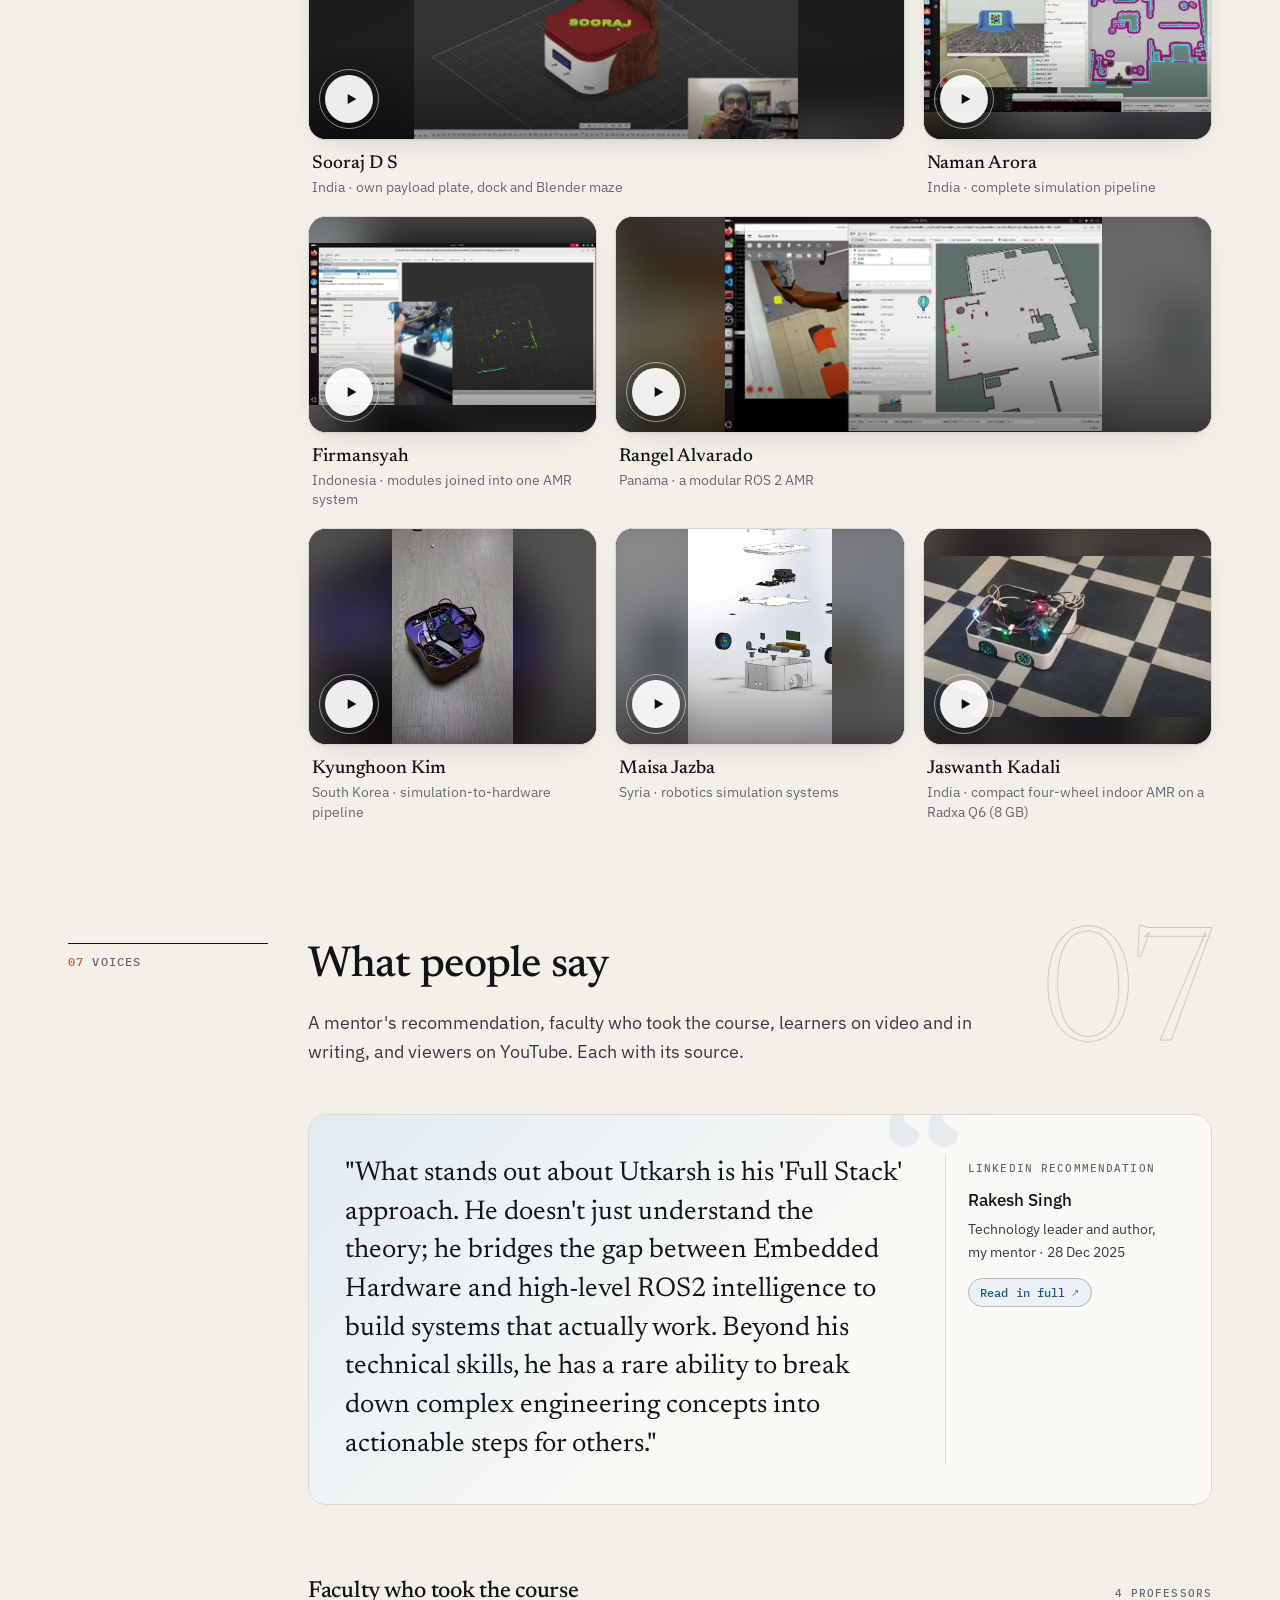
==== commit 241f625d: "Home: costmap fix is a longer ray tracing range Co-Authored-By: Claude Opus 5.5 <noreply@anthropic.c" ====
--- a/index.html
+++ b/index.html
@@ -714,7 +714,7 @@
     <div class="sec-body">
       <div class="ways">
         <div class="way reveal"><span class="label">Teaching</span><h3>End to end, or not at all</h3><p>A learner should leave with a working robot and know why each part is there. I present the problem first, let people feel why it's hard, and debug live on screen instead of hiding mistakes.</p></div>
-        <div class="way reveal"><span class="label">Engineering</span><h3>Smart trade-offs, honestly made</h3><p>In engineering I'd rather make a smart trade-off than reinvent the wheel for its own sake. The SCARA mechanism is adapted from an open design, and I credit it, so my effort goes into the integration, perception and control around it. On Mobi, the real-floor costmaps were not clearing properly, and I fixed it by enabling ray tracing and increasing the obstacle sensing distance, which helped the costmap clear.</p></div>
+        <div class="way reveal"><span class="label">Engineering</span><h3>Smart trade-offs, honestly made</h3><p>In engineering I'd rather make a smart trade-off than reinvent the wheel for its own sake. The SCARA mechanism is adapted from an open design, and I credit it, so my effort goes into the integration, perception and control around it. On Mobi, the real-floor costmaps were not clearing properly, and I fixed it by enabling ray tracing and increasing the ray tracing range, which helped the costmap clear.</p></div>
         <div class="way reveal"><span class="label">Debugging</span><h3>Break it down and stay with it</h3><p>Mobi's odometry kept drifting. I isolated the encoder layer, found the ESP32 couldn't keep up with 33,200 counts per revolution, and moved encoder reading to a Teensy 4.1. Measuring encoder counts on the real motor became a lesson in my course.</p></div>
         <div class="way reveal"><span class="label">Building and research</span><h3>Working versions, then better ideas</h3><p>I get a first working version running, then improve it: the SCARA went from a plan to a real cell in 25 public steps, and the EEG recorder's second firmware started with a written post-mortem of the first.</p><p>Research is different. Sometimes you do have to reinvent the wheel, to make a better wheel. I value both: hands-on building, and the curiosity to explore ideas that don't exist yet.</p></div>
       </div>
@@ -726,7 +726,7 @@
         <a class="n reveal" href="https://www.linkedin.com/feed/update/urn:li:activity:7305885229712384000/" target="_blank" rel="noopener"><span class="dates">13 Mar 2025</span><h4>An ESP32 crash caused by one print statement ↗</h4><p>A "Guru Meditation" error from calling Serial.print inside an interrupt handler, and why it happens.</p></a>
         <a class="n reveal" href="https://www.linkedin.com/feed/update/urn:li:activity:7310514592126746629/" target="_blank" rel="noopener"><span class="dates">26 Mar 2025</span><h4>Encoder counts that broke at speed ↗</h4><p>Asking the community why readings fell apart at higher speed, the first step to moving encoders onto a Teensy 4.1.</p></a>
         <a class="n reveal" href="https://www.linkedin.com/feed/update/urn:li:activity:7313719472240869376/" target="_blank" rel="noopener"><span class="dates">4 Apr 2025</span><h4>Fixing a distorted SLAM map ↗</h4><p>Flipped encoder readings, halved counts and a wrong LiDAR orientation in the URDF, found with help in the comments.</p></a>
-        <a class="n reveal" href="https://www.linkedin.com/feed/update/urn:li:activity:7352925309186297858/" target="_blank" rel="noopener"><span class="dates">21 Jul 2025</span><h4>Nav2 in tight real spaces ↗</h4><p>Costmaps that wouldn't clear on the real floor, the Regulated Pure Pursuit controller, recovery behaviours, and the fix: ray tracing and a longer obstacle sensing distance.</p></a>
+        <a class="n reveal" href="https://www.linkedin.com/feed/update/urn:li:activity:7352925309186297858/" target="_blank" rel="noopener"><span class="dates">21 Jul 2025</span><h4>Nav2 in tight real spaces ↗</h4><p>Costmaps that wouldn't clear on the real floor, the Regulated Pure Pursuit controller, recovery behaviours, and the fix: ray tracing and a longer ray tracing range.</p></a>
         <a class="n reveal" href="https://www.linkedin.com/feed/update/urn:li:activity:7355552667160530944/" target="_blank" rel="noopener"><span class="dates">28 Jul 2025</span><h4>A voice agent for a ROS 2 robot ↗</h4><p>Spoken commands turned into intents, routed by one agent node to the dock, undock and Nav2 action servers.</p></a>
       </div>
     </div>
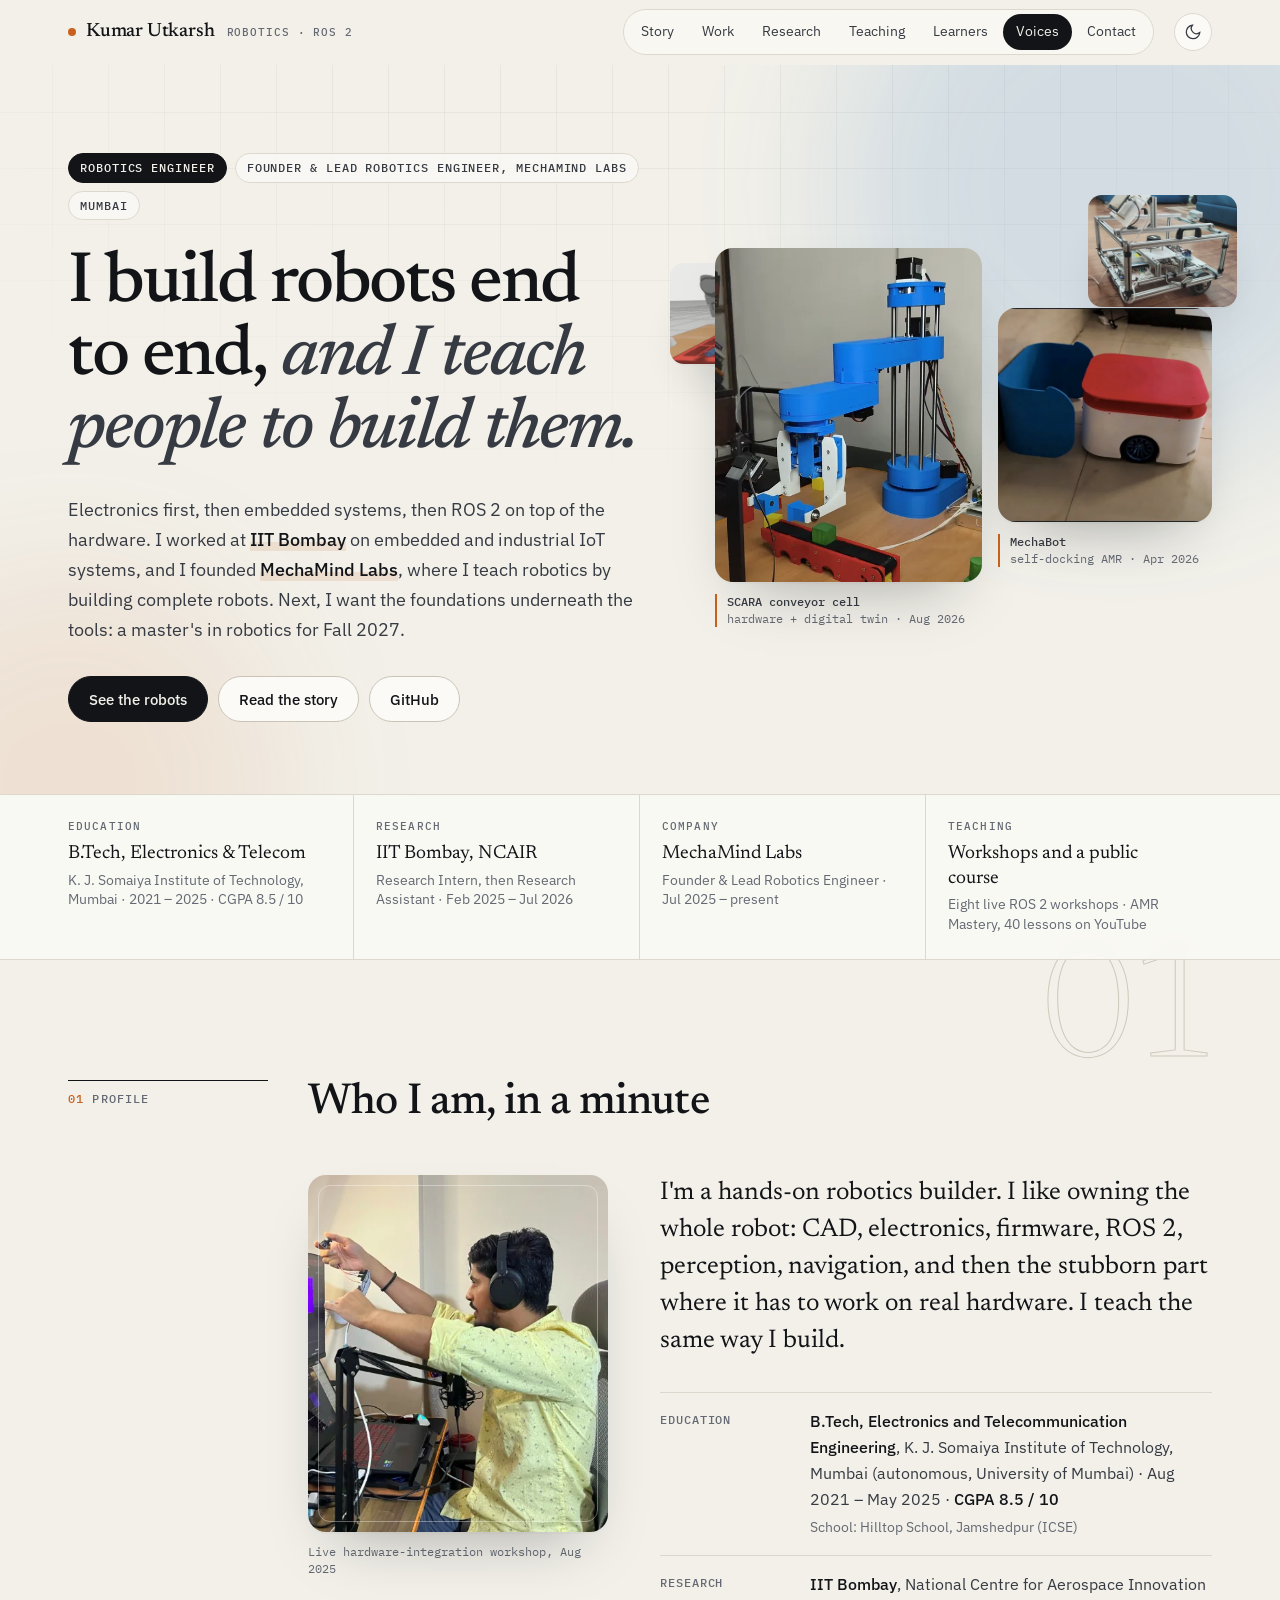
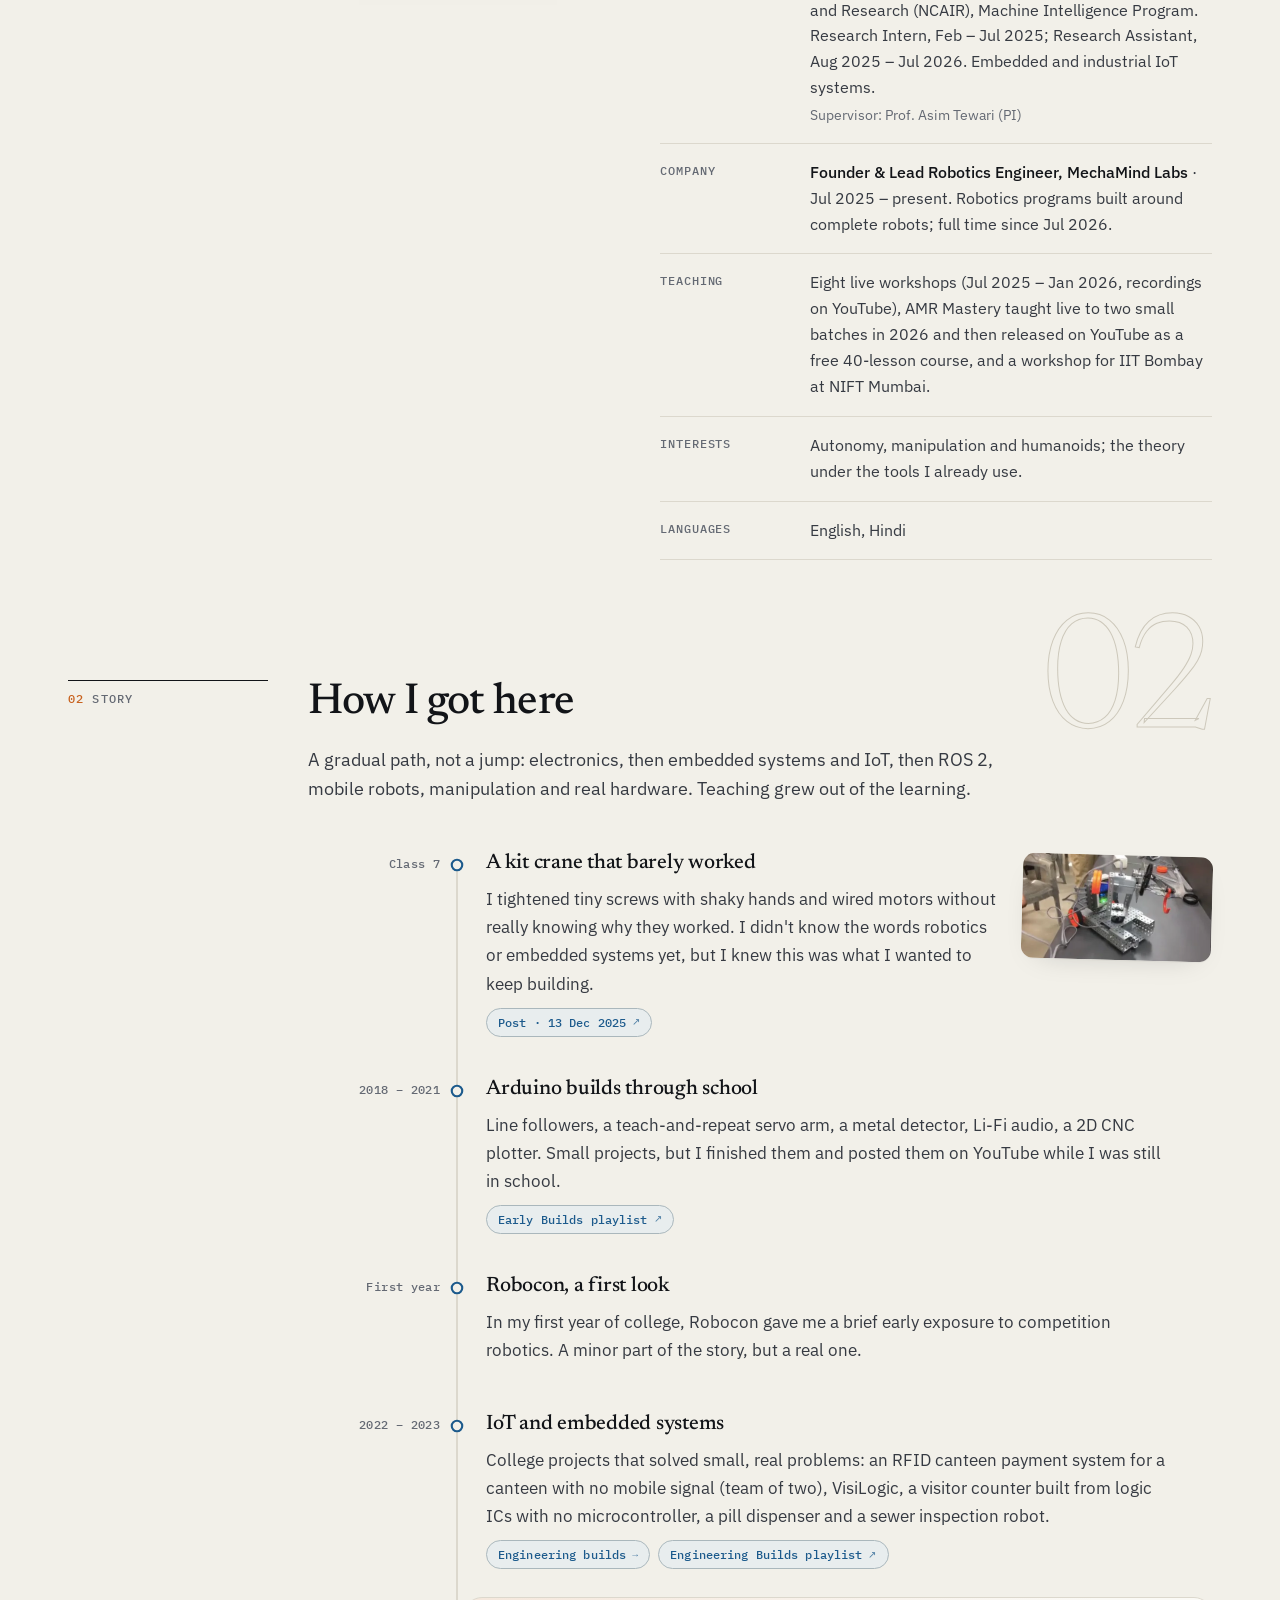
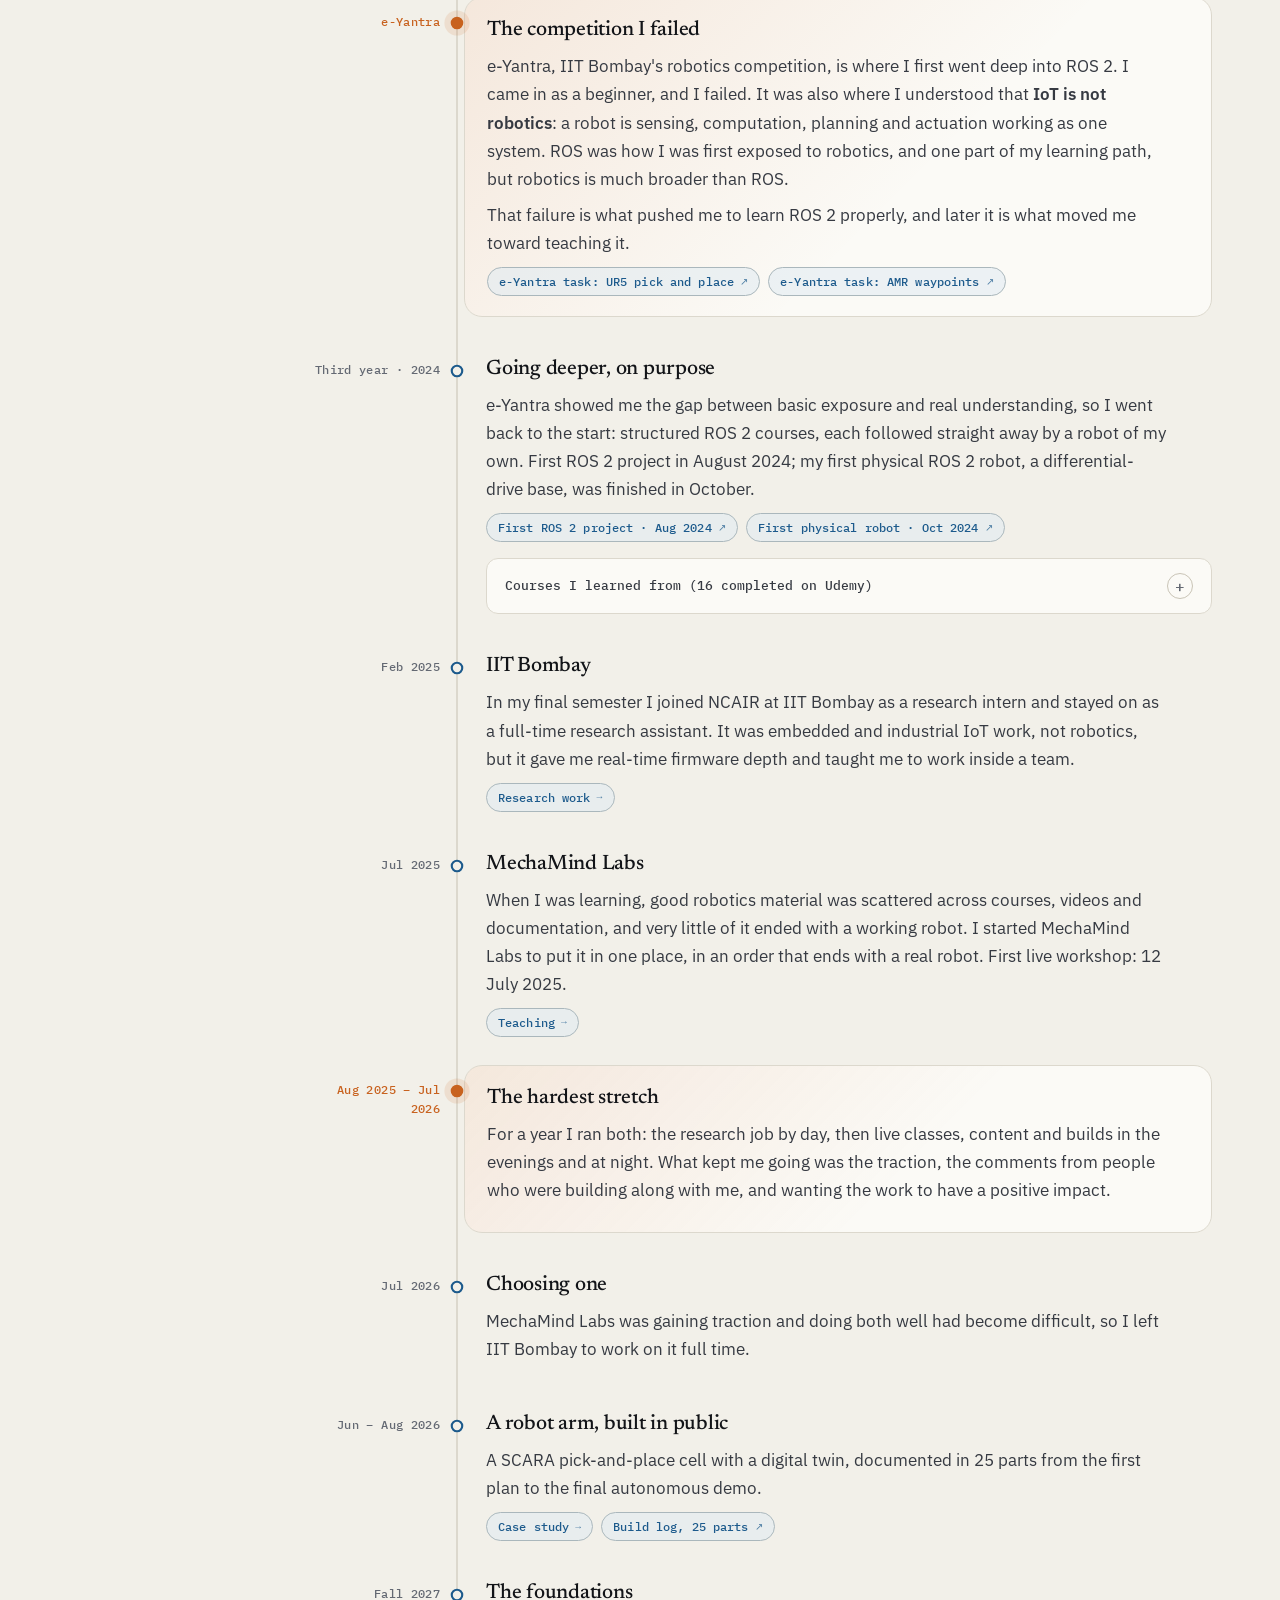
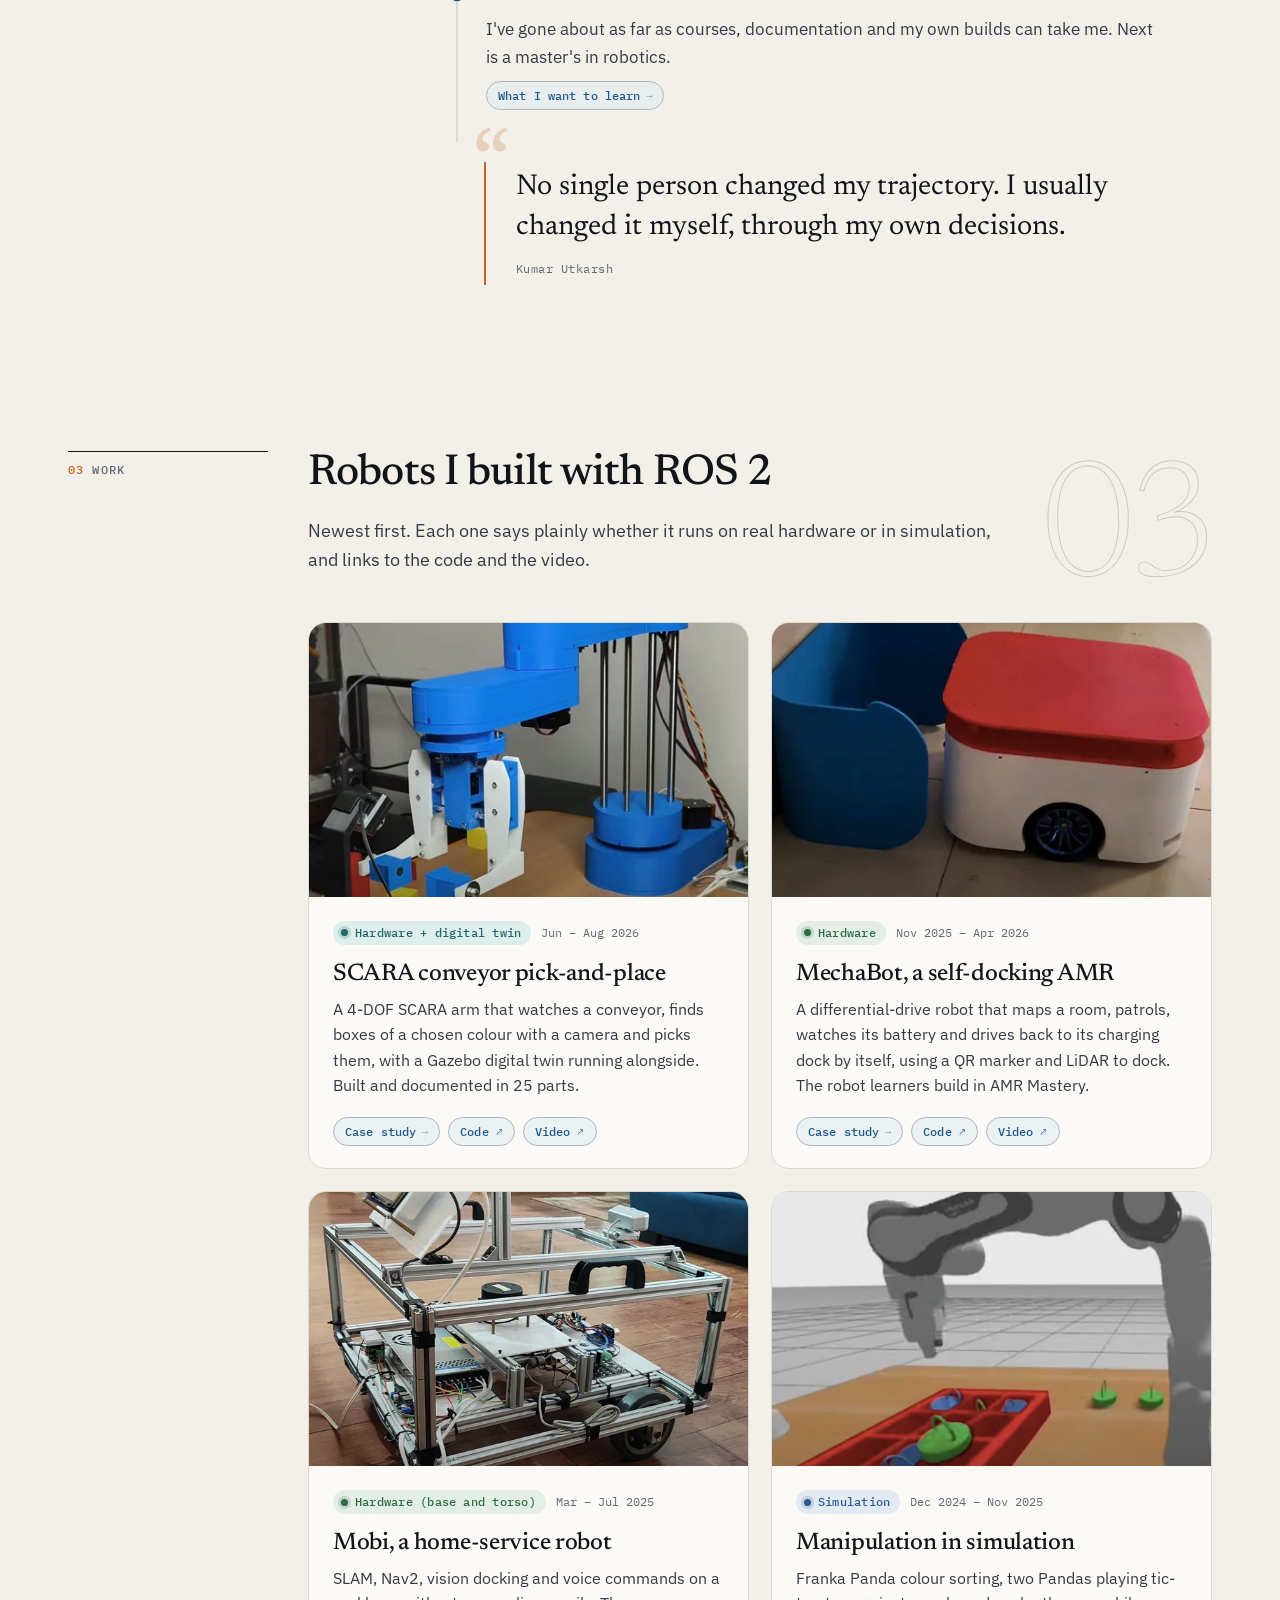
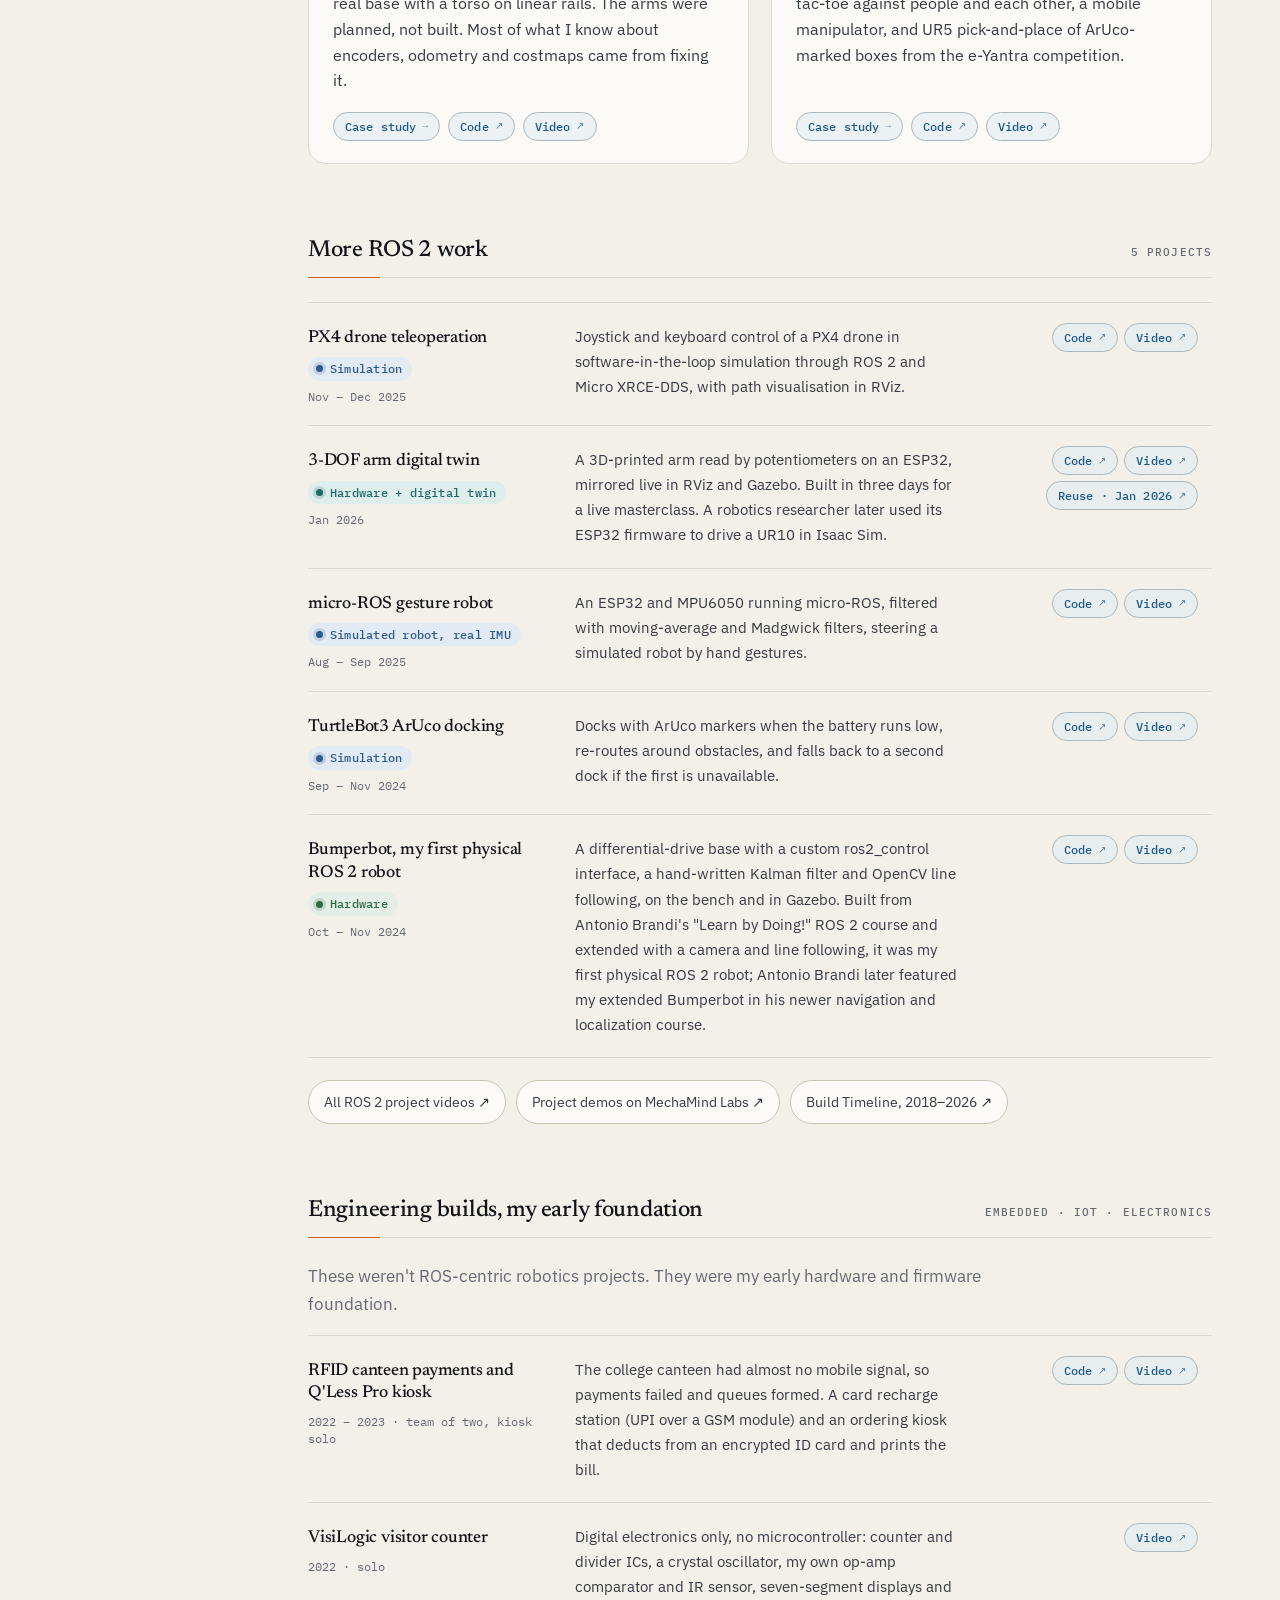
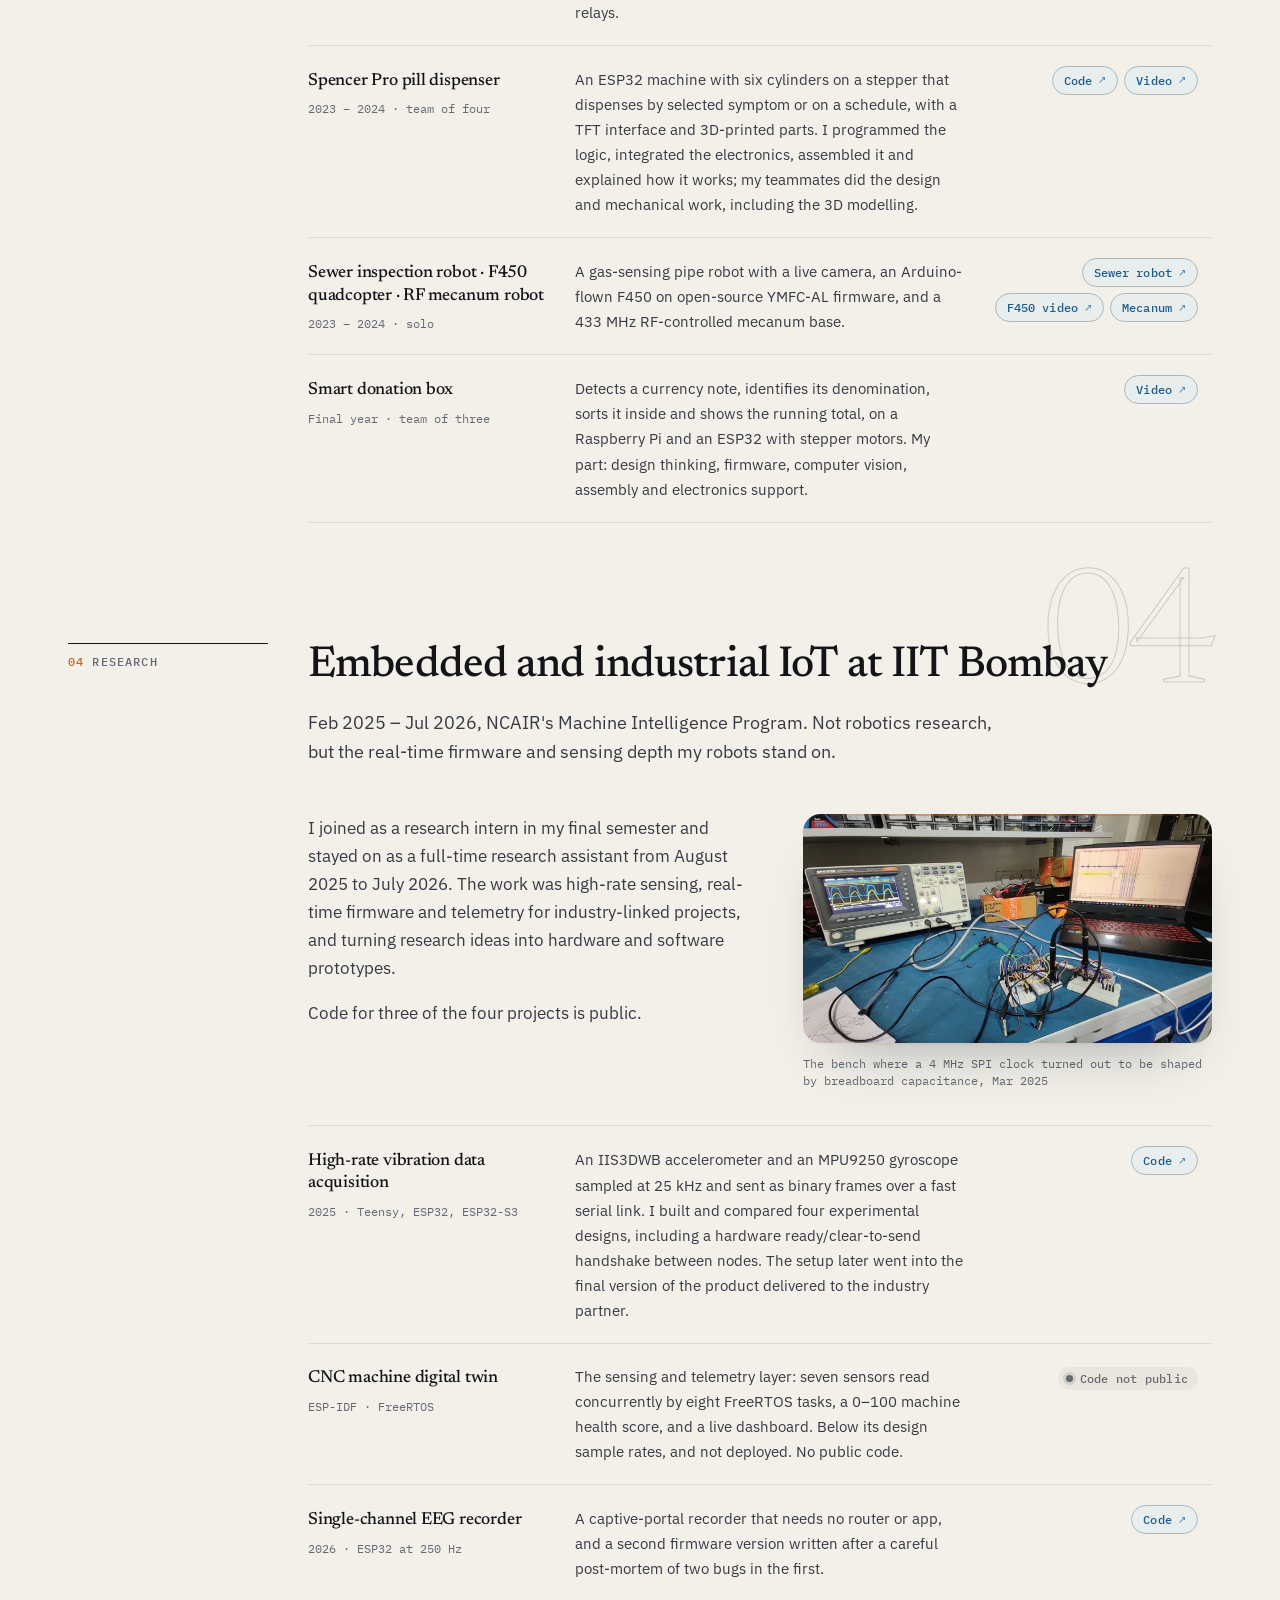
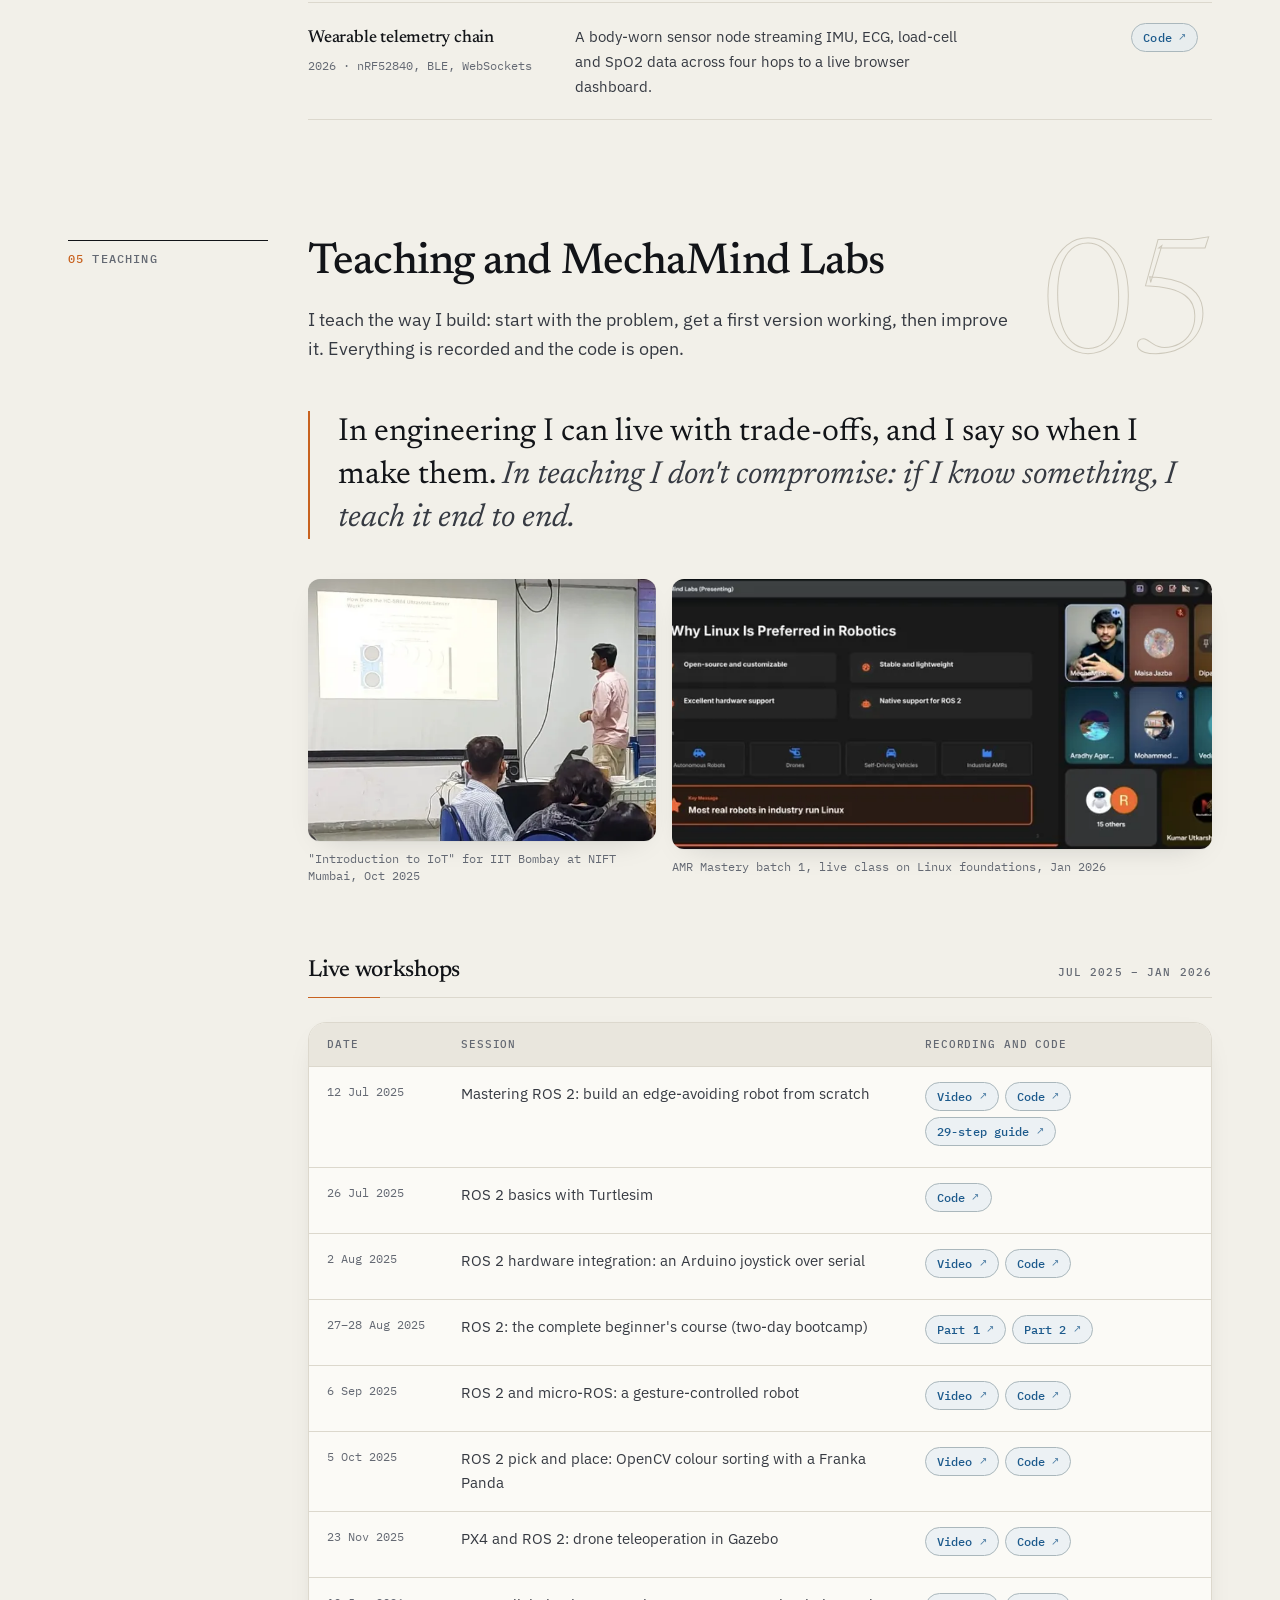
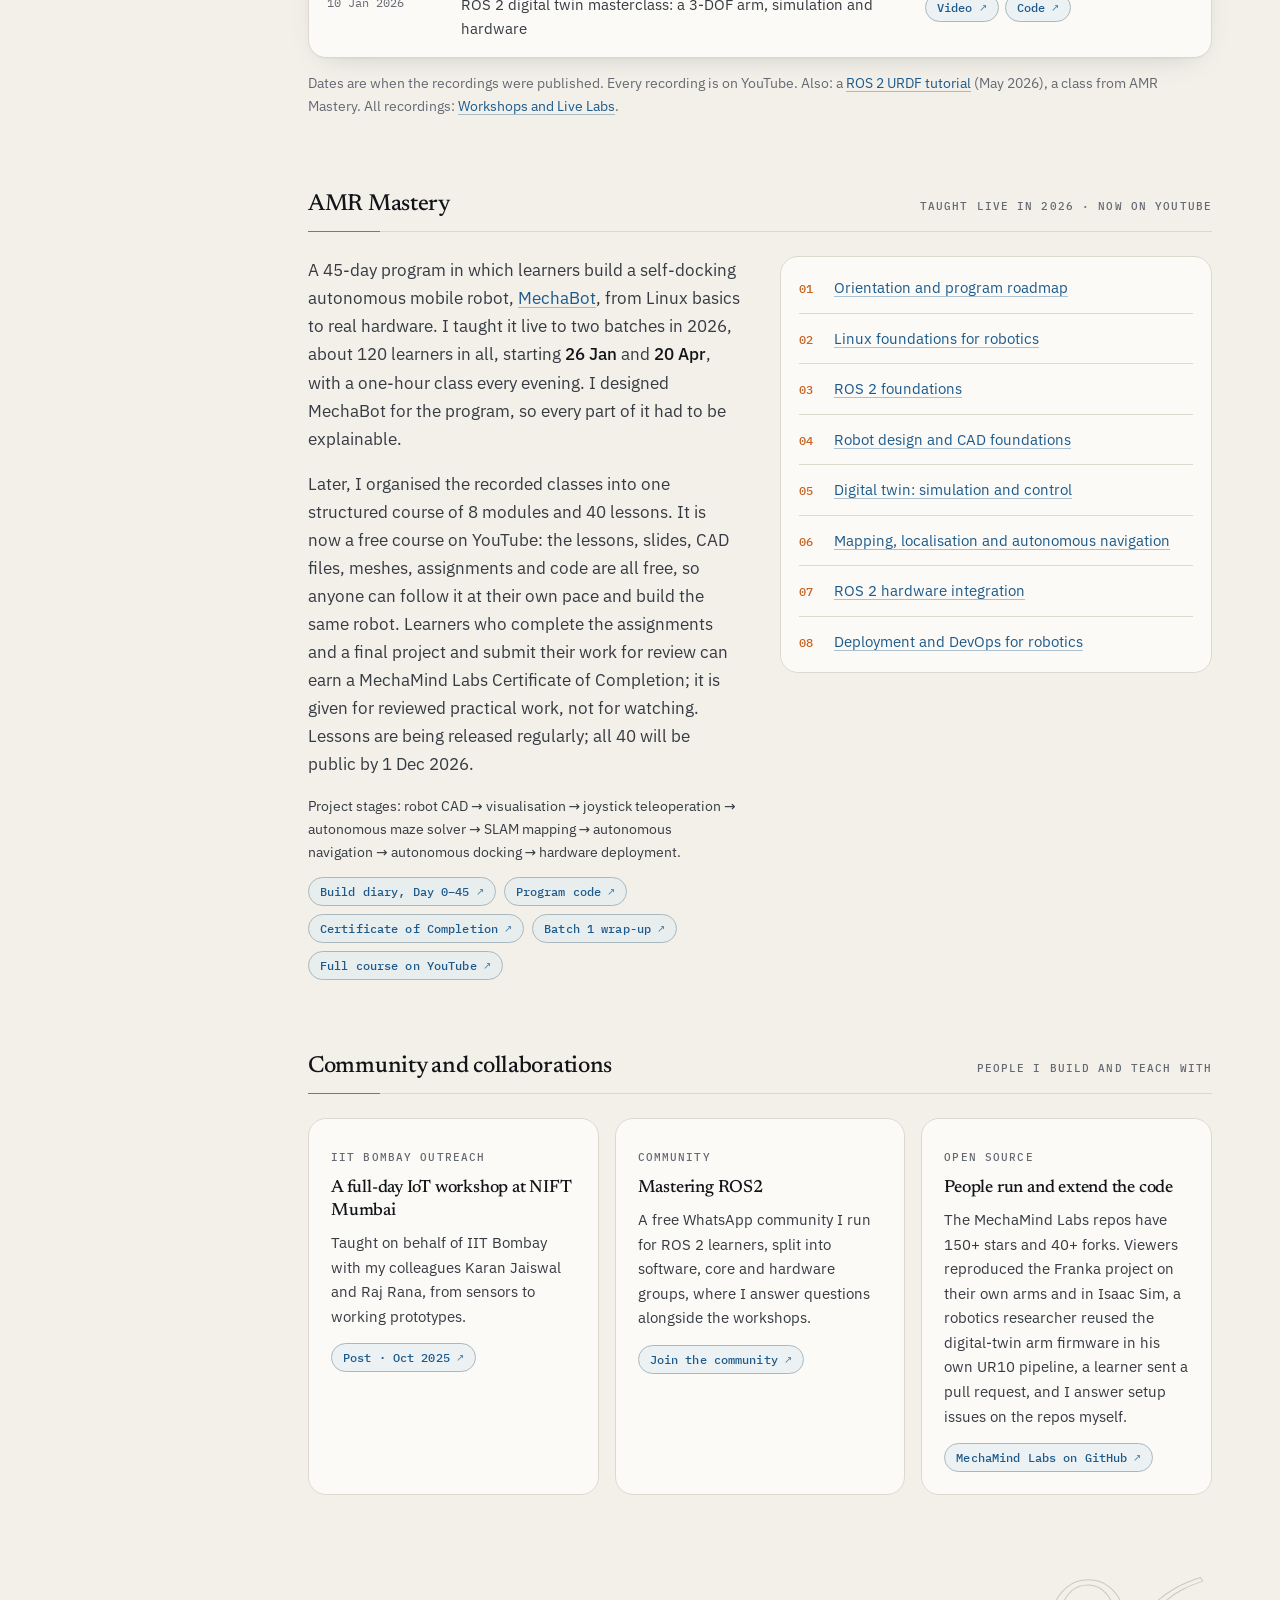
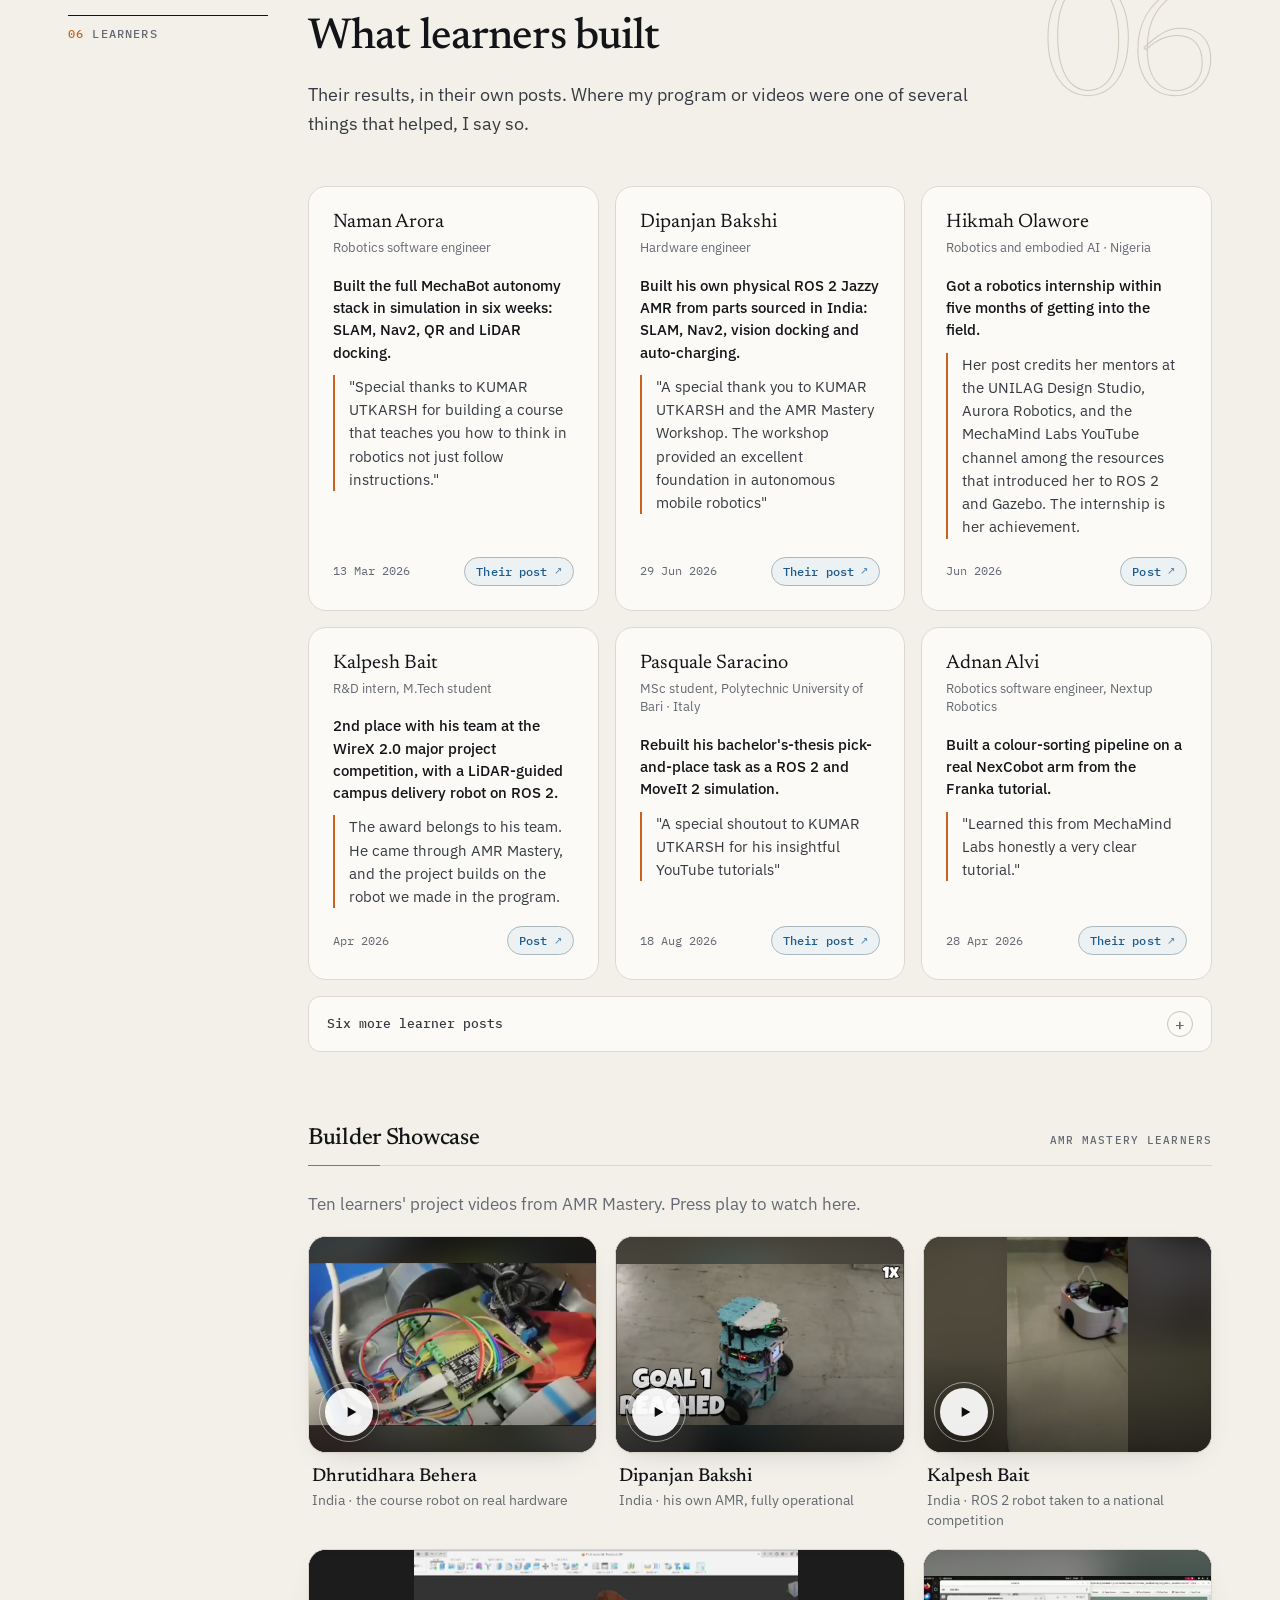
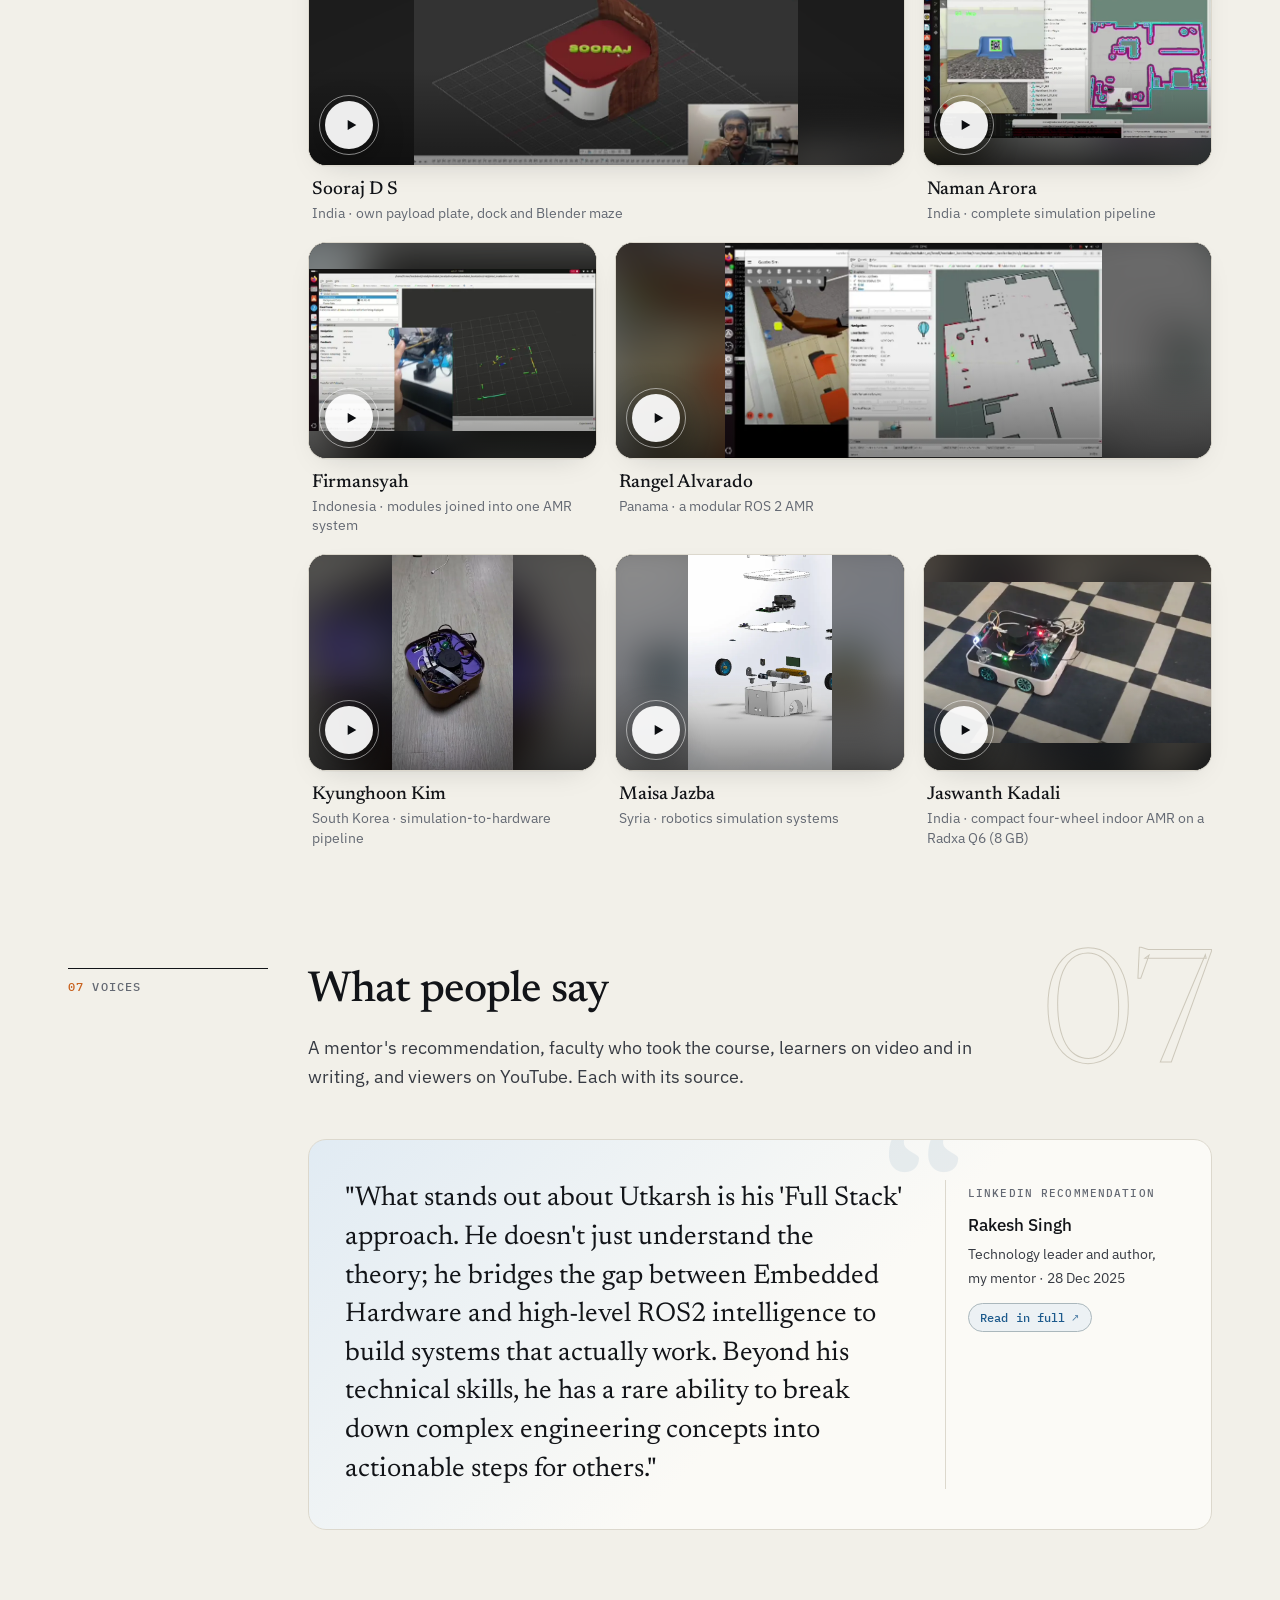
==== commit 4a2956db: "Home: IIT DAQ setup went into the delivered product Co-Authored-By: Claude Opus 5.5 <noreply@anthrop" ====
--- a/index.html
+++ b/index.html
@@ -406,7 +406,7 @@
       <div class="rows" style="margin-top:36px">
         <div class="row reveal">
           <div><h3 class="h4">High-rate vibration data acquisition</h3><div class="meta"><span class="dates">2025 · Teensy, ESP32, ESP32-S3</span></div></div>
-          <p>An IIS3DWB accelerometer and an MPU9250 gyroscope sampled at 25 kHz and sent as binary frames over a fast serial link. I built and compared four experimental designs, including a hardware ready/clear-to-send handshake between nodes. Checking the sample rate end to end was the next step.</p>
+          <p>An IIS3DWB accelerometer and an MPU9250 gyroscope sampled at 25 kHz and sent as binary frames over a fast serial link. I built and compared four experimental designs, including a hardware ready/clear-to-send handshake between nodes. The setup later went into the final version of the product delivered to the industry partner.</p>
           <div class="chips"><a class="chip" href="https://github.com/Curious-Utkarsh/vibration-daq-teensy-esp32" target="_blank" rel="noopener">Code</a></div>
         </div>
         <div class="row reveal">
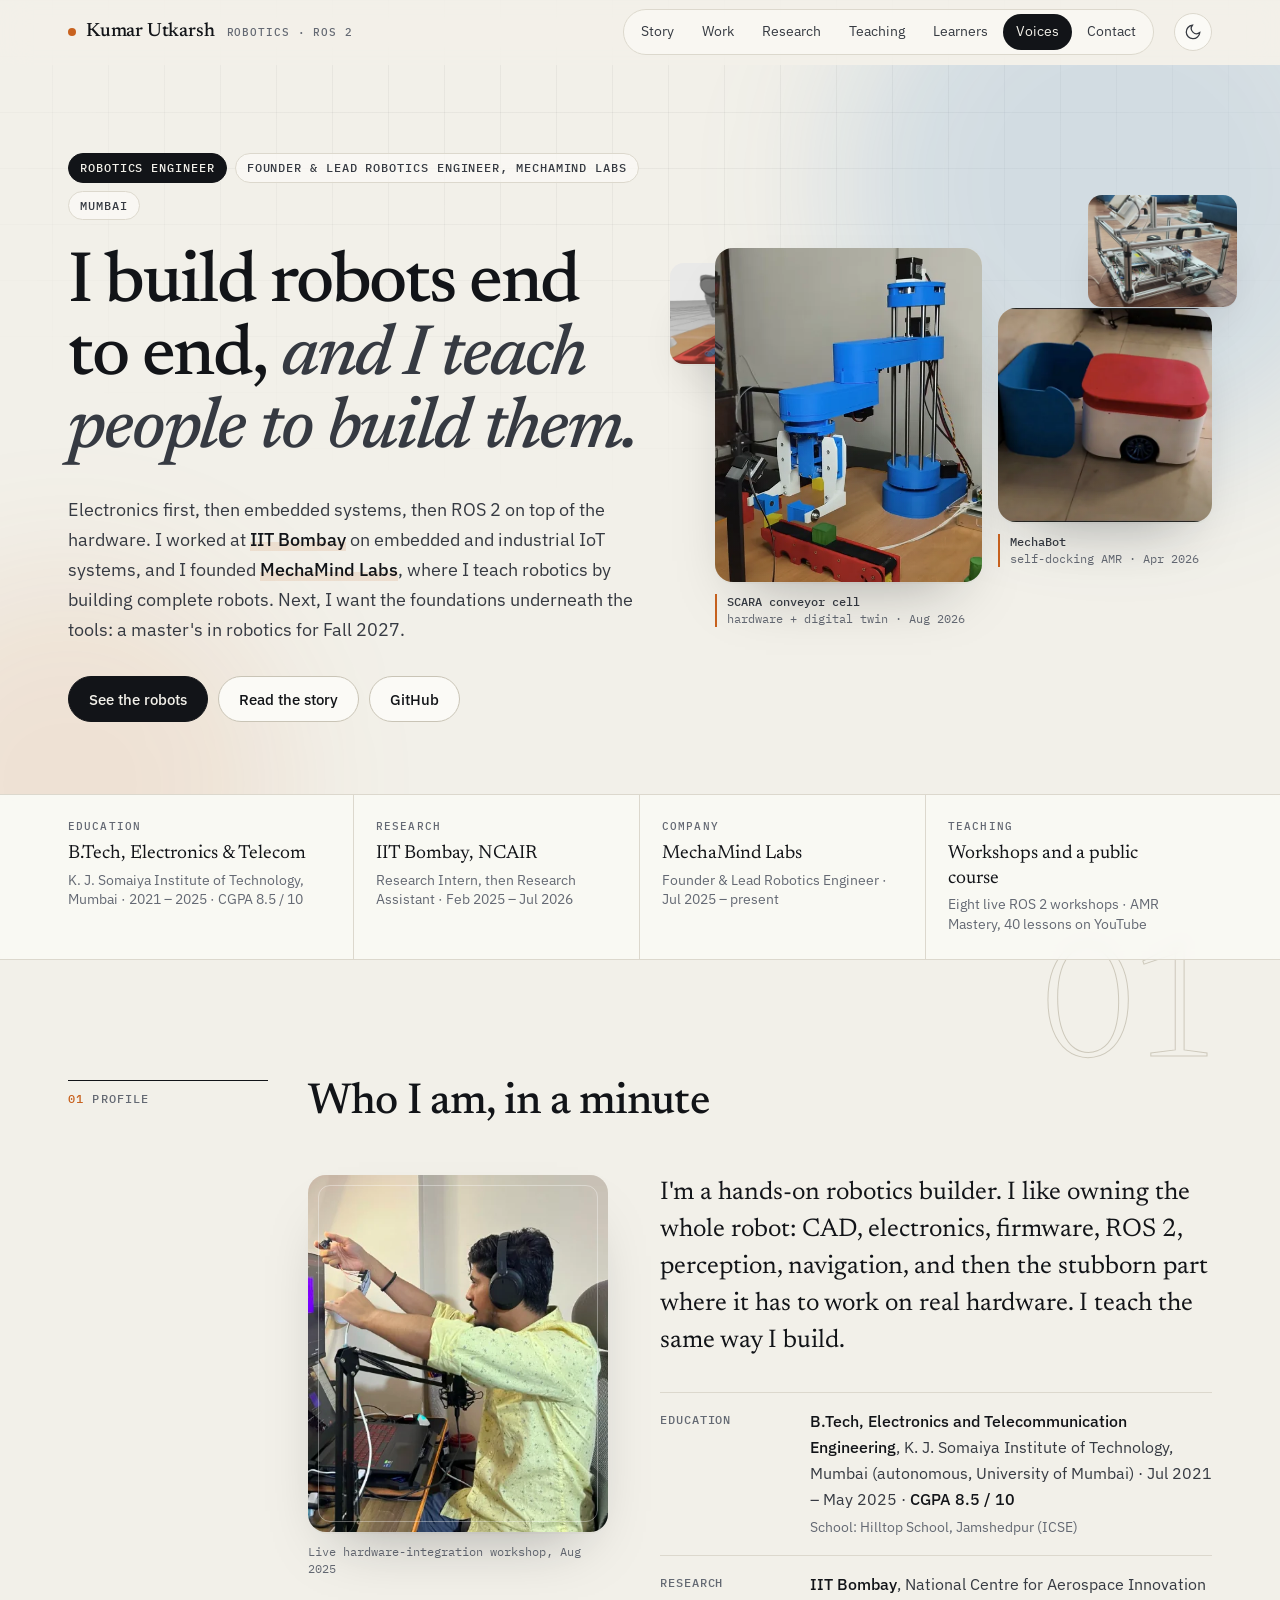
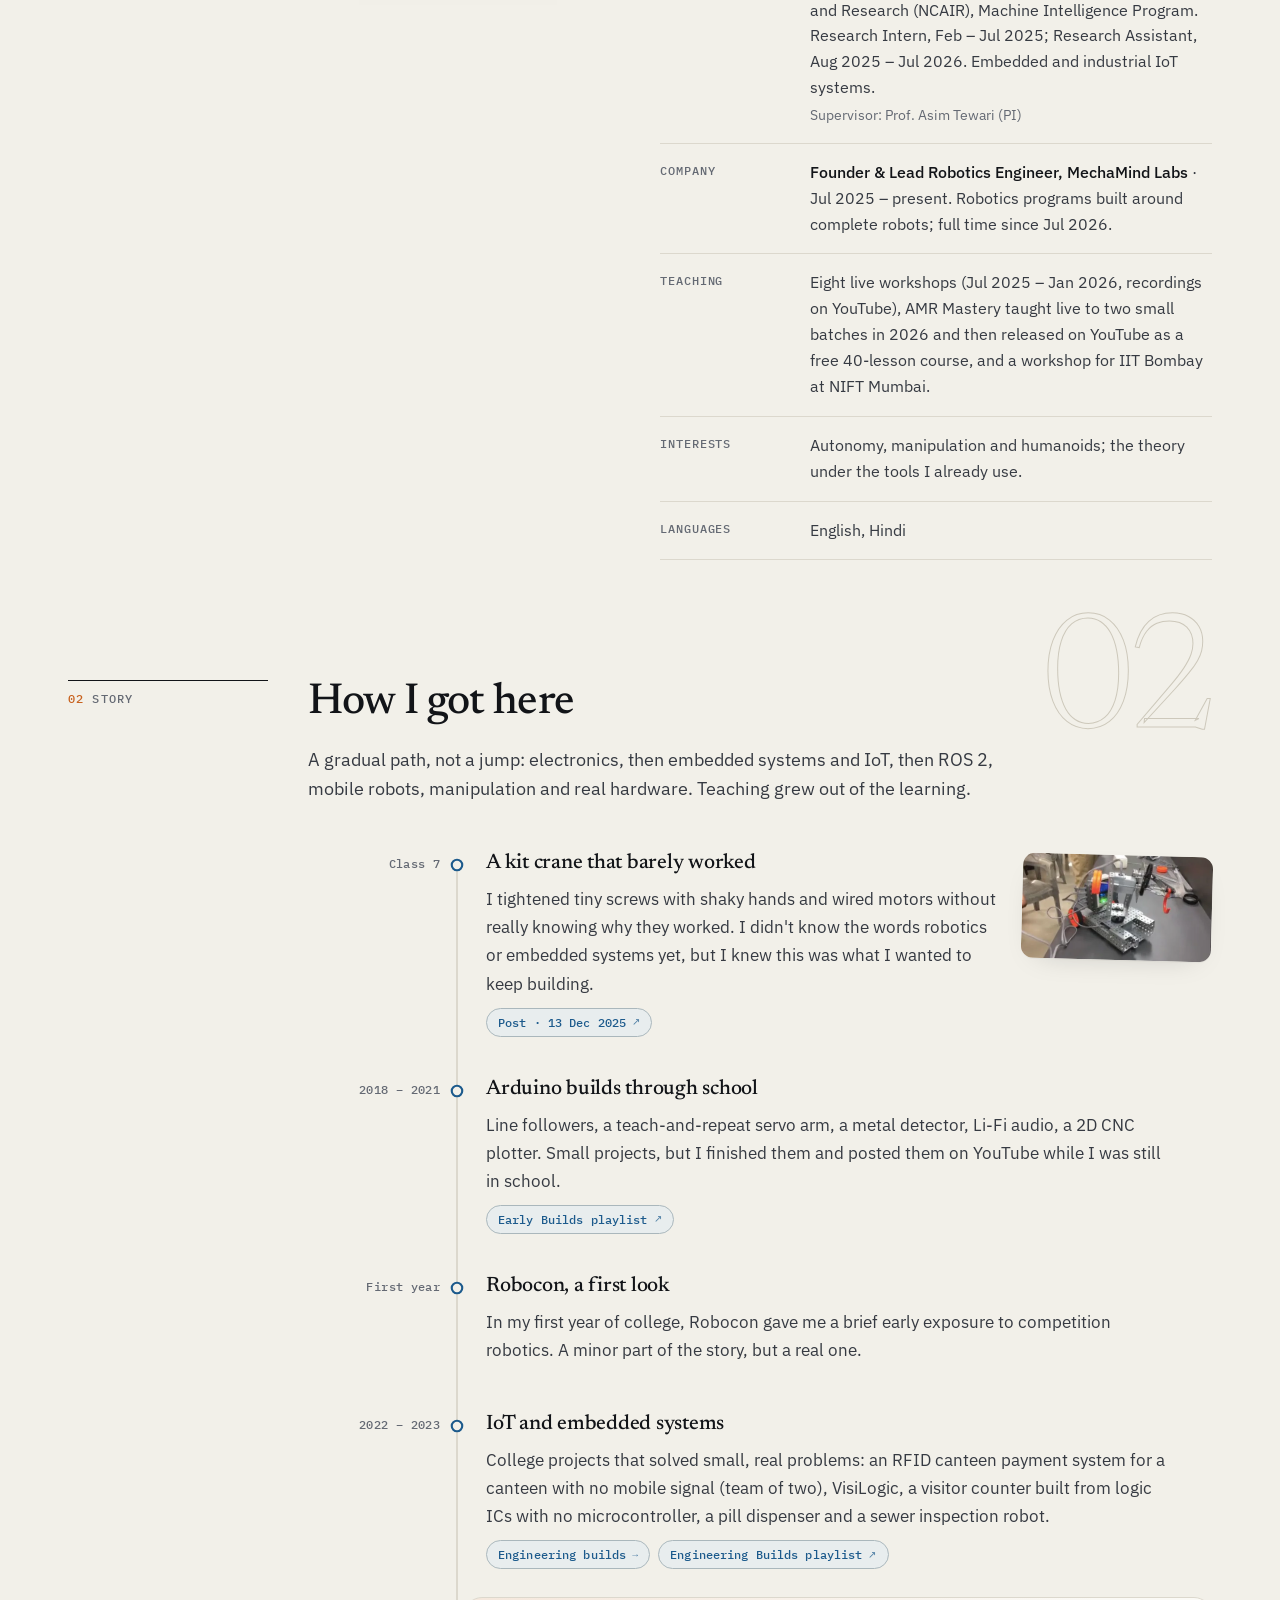
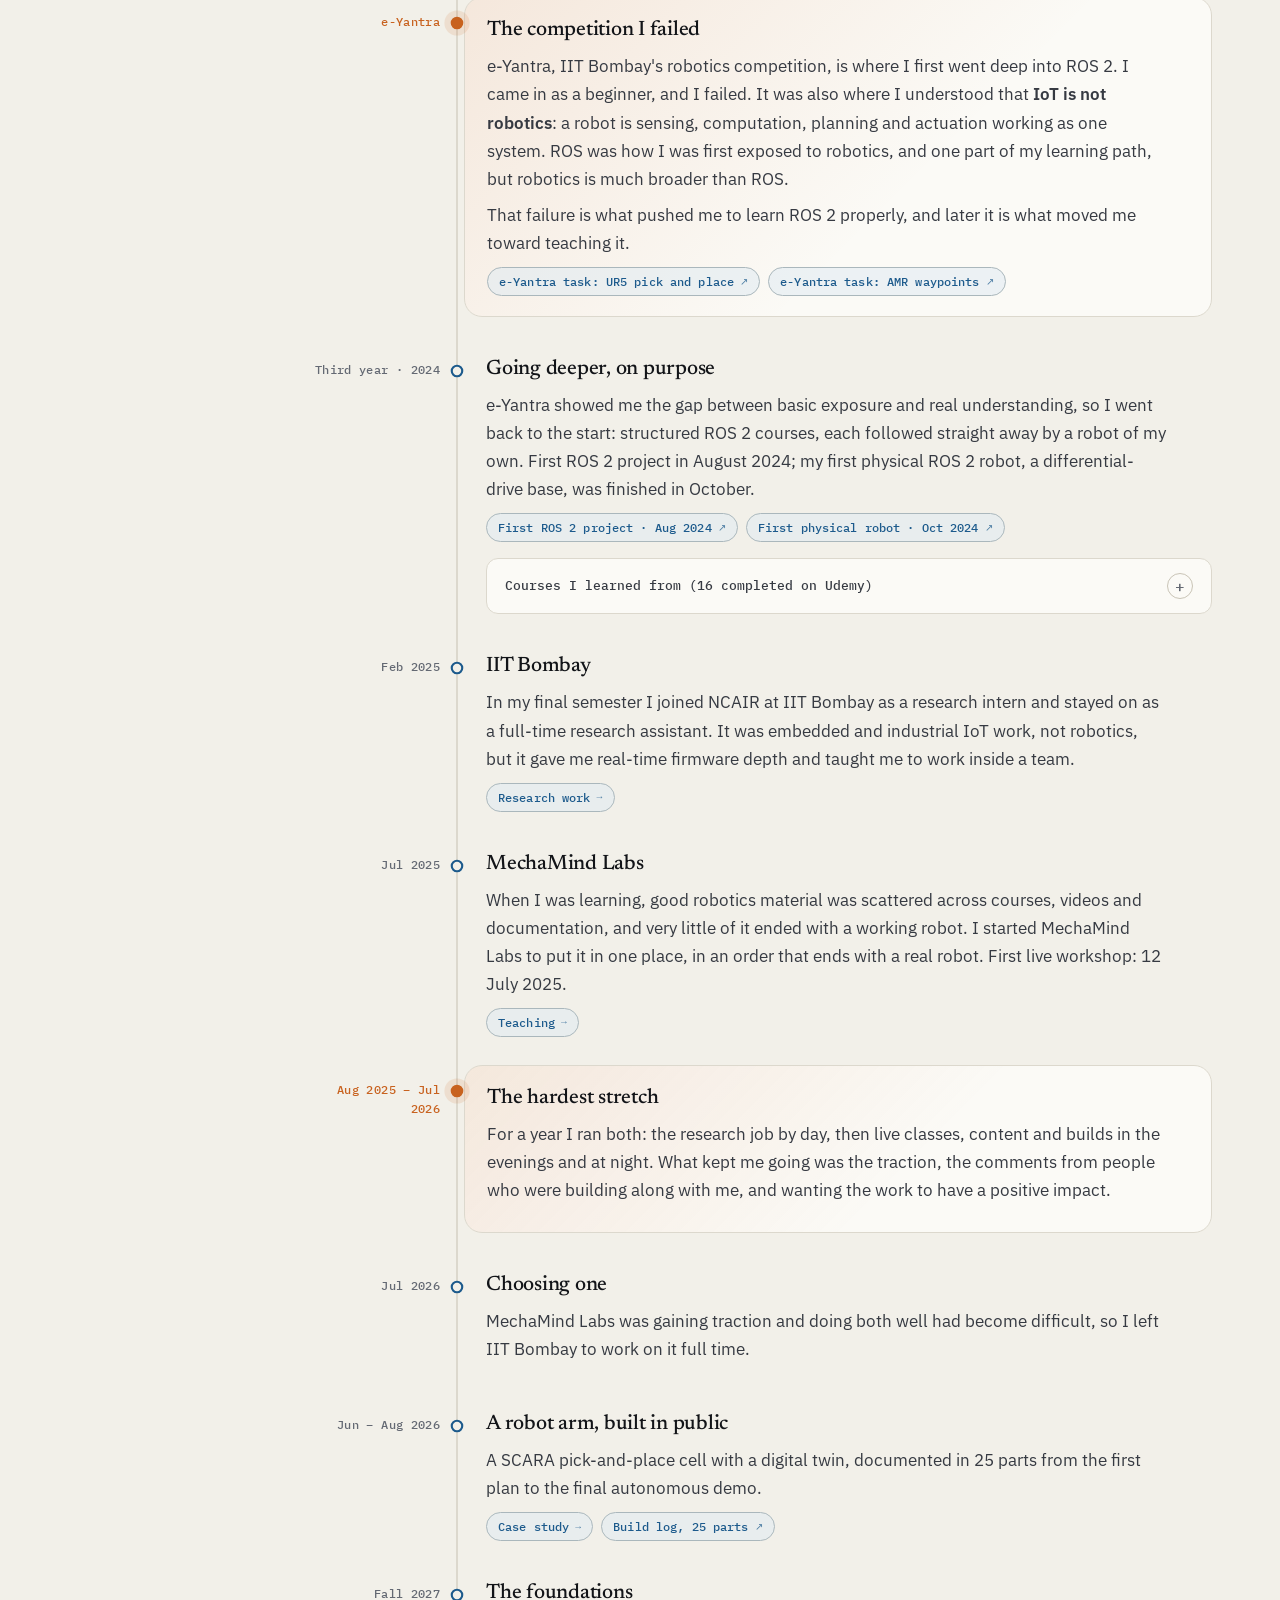
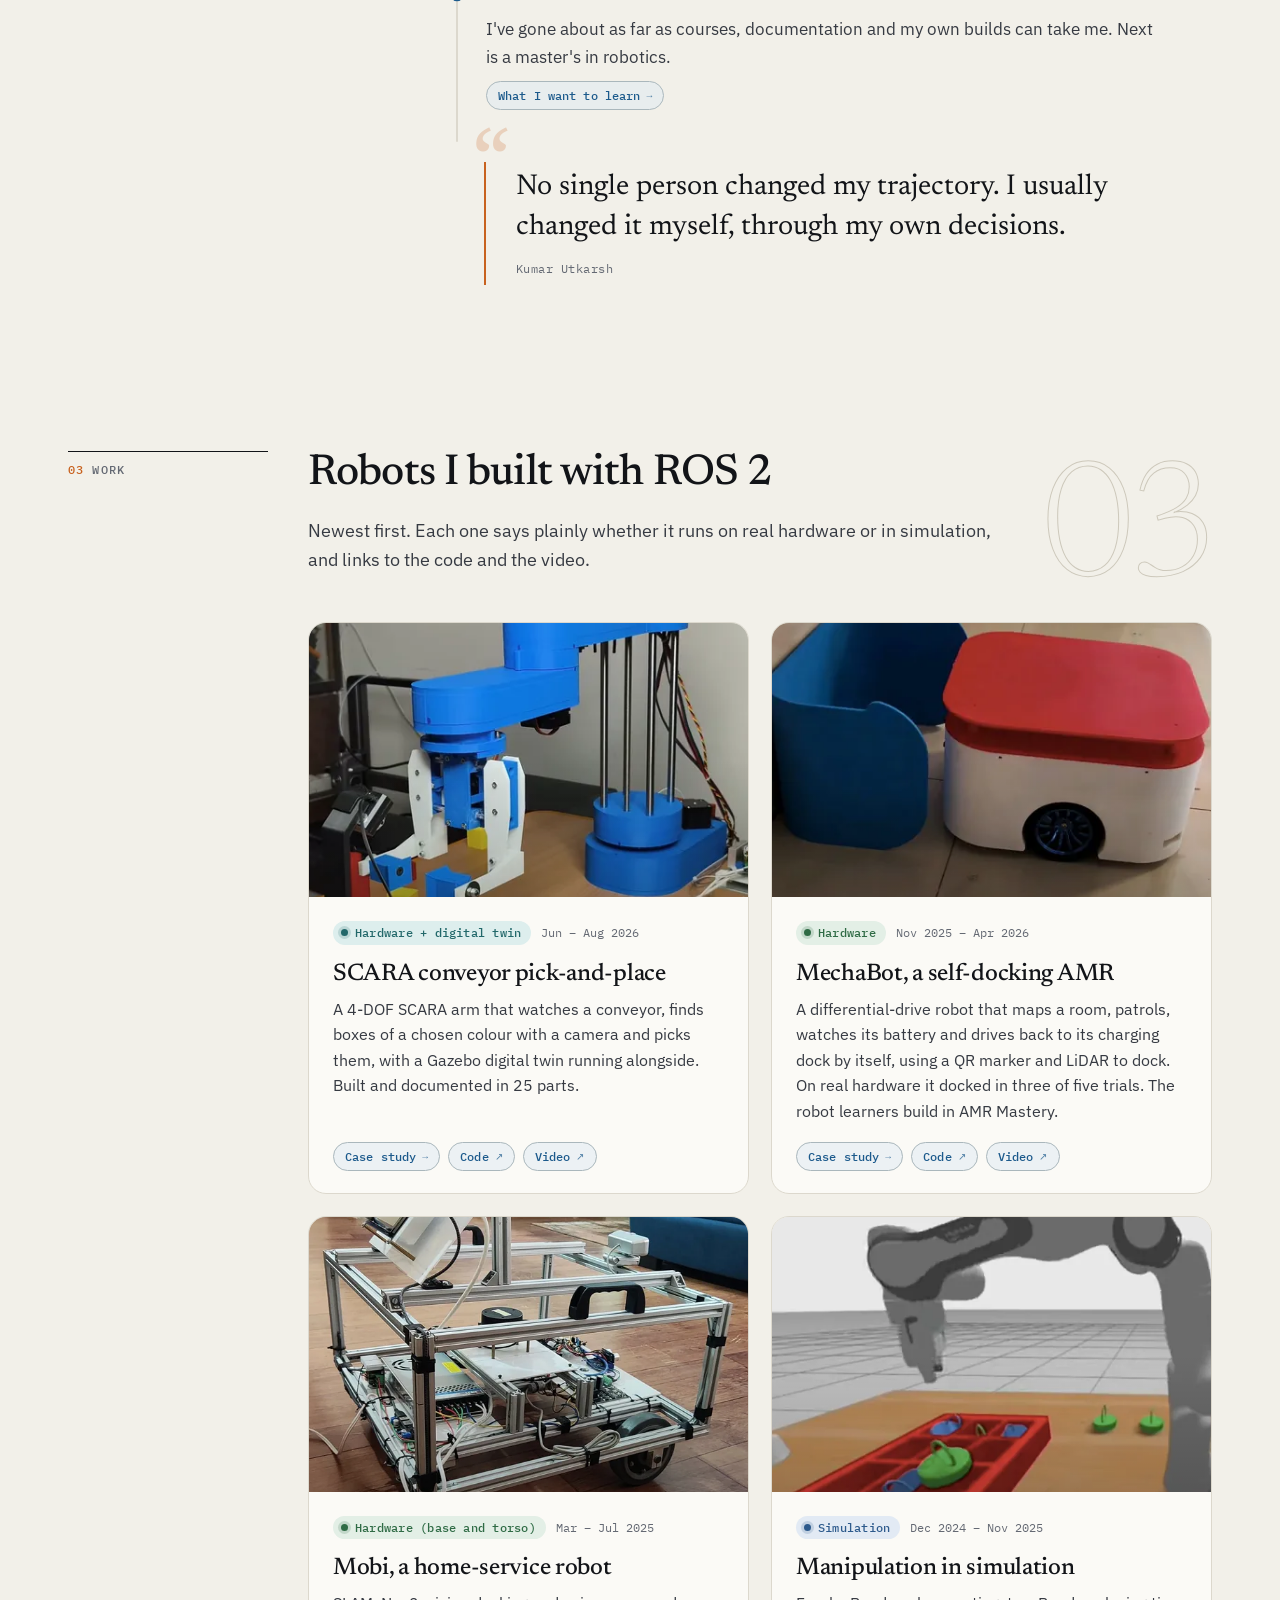
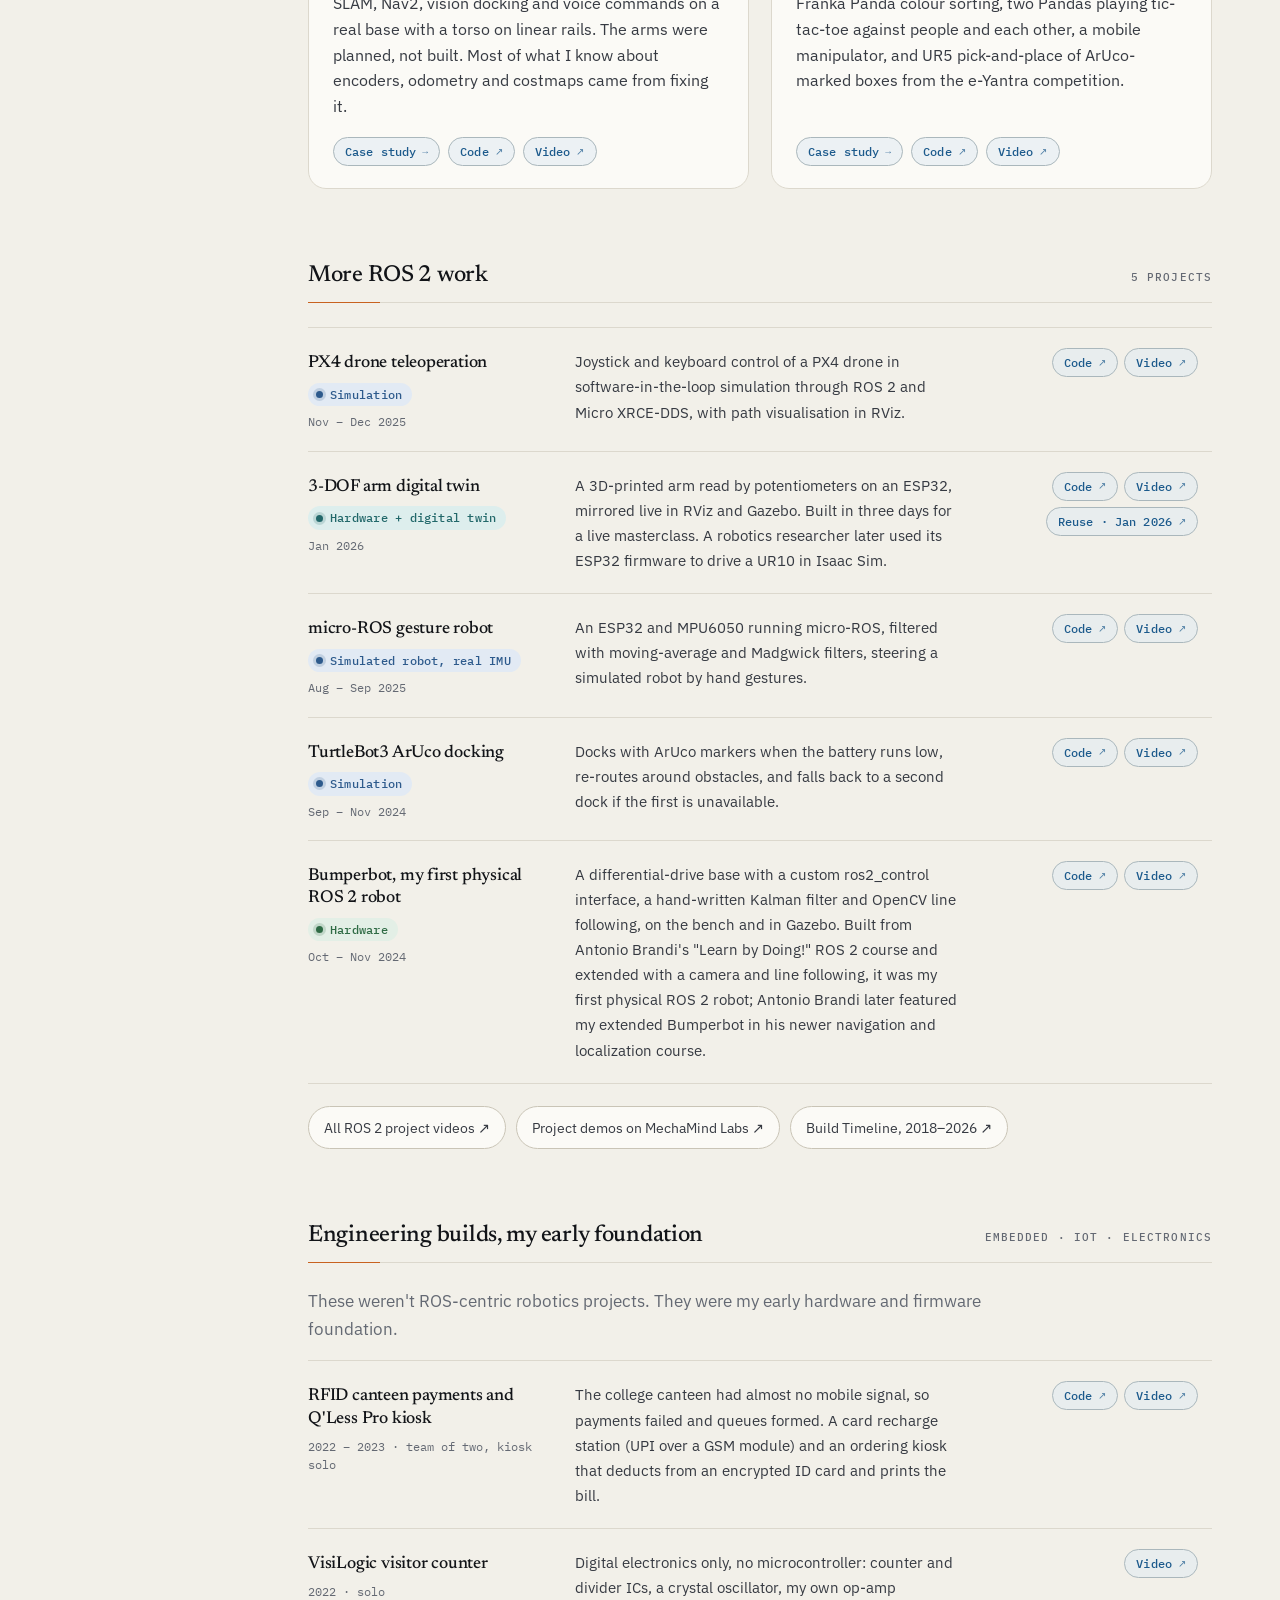
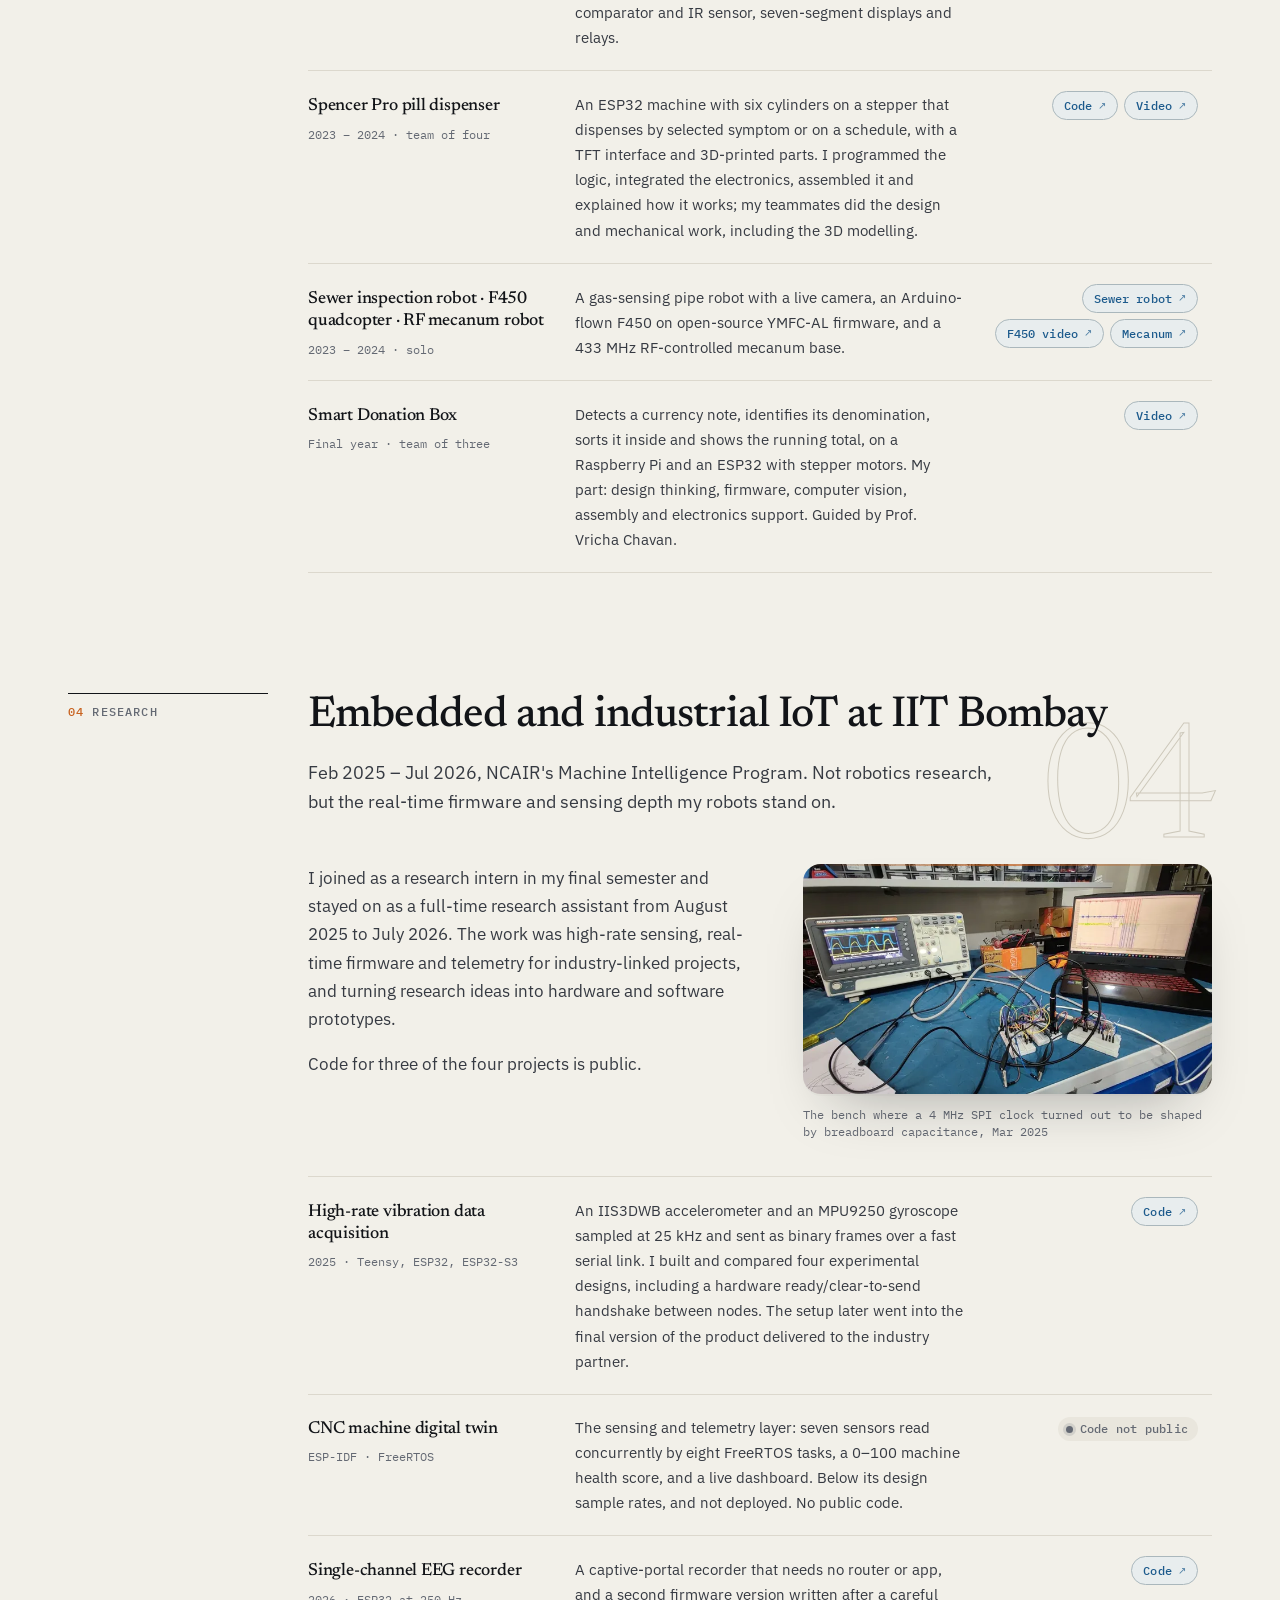
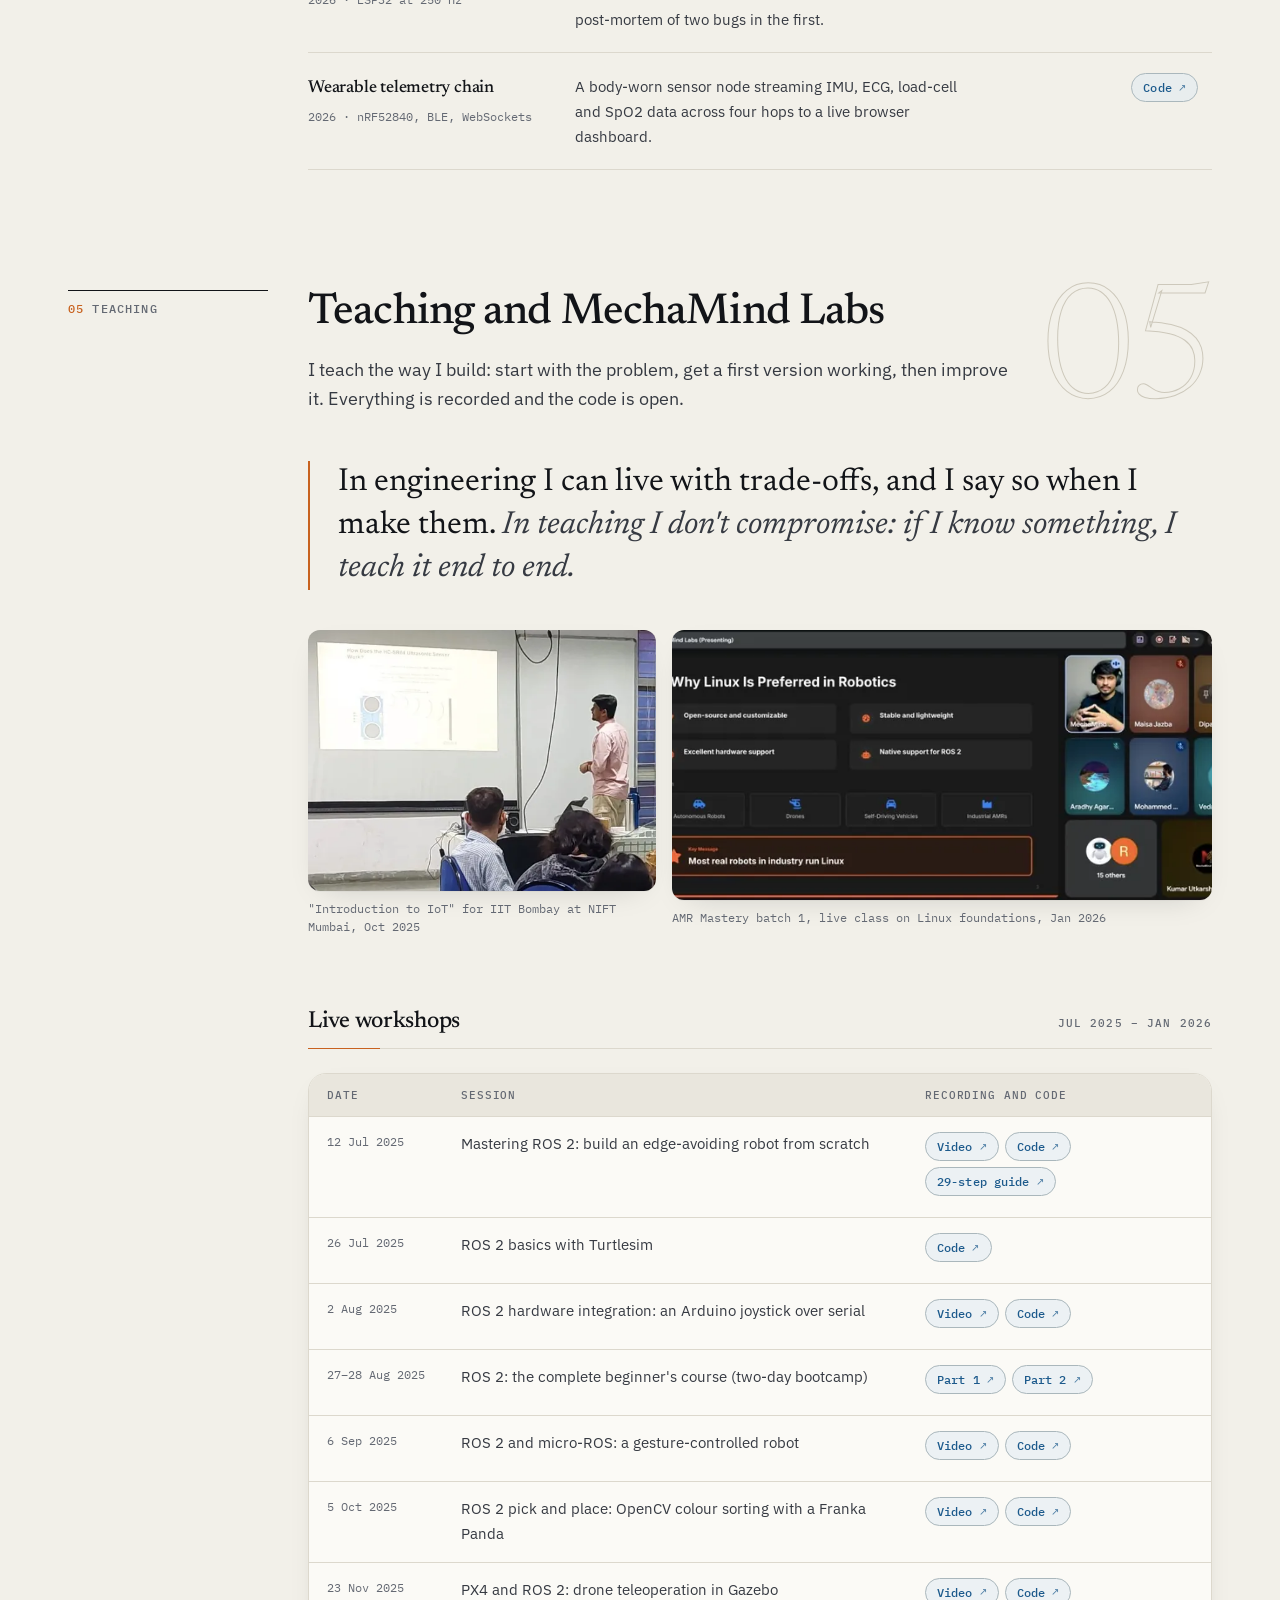
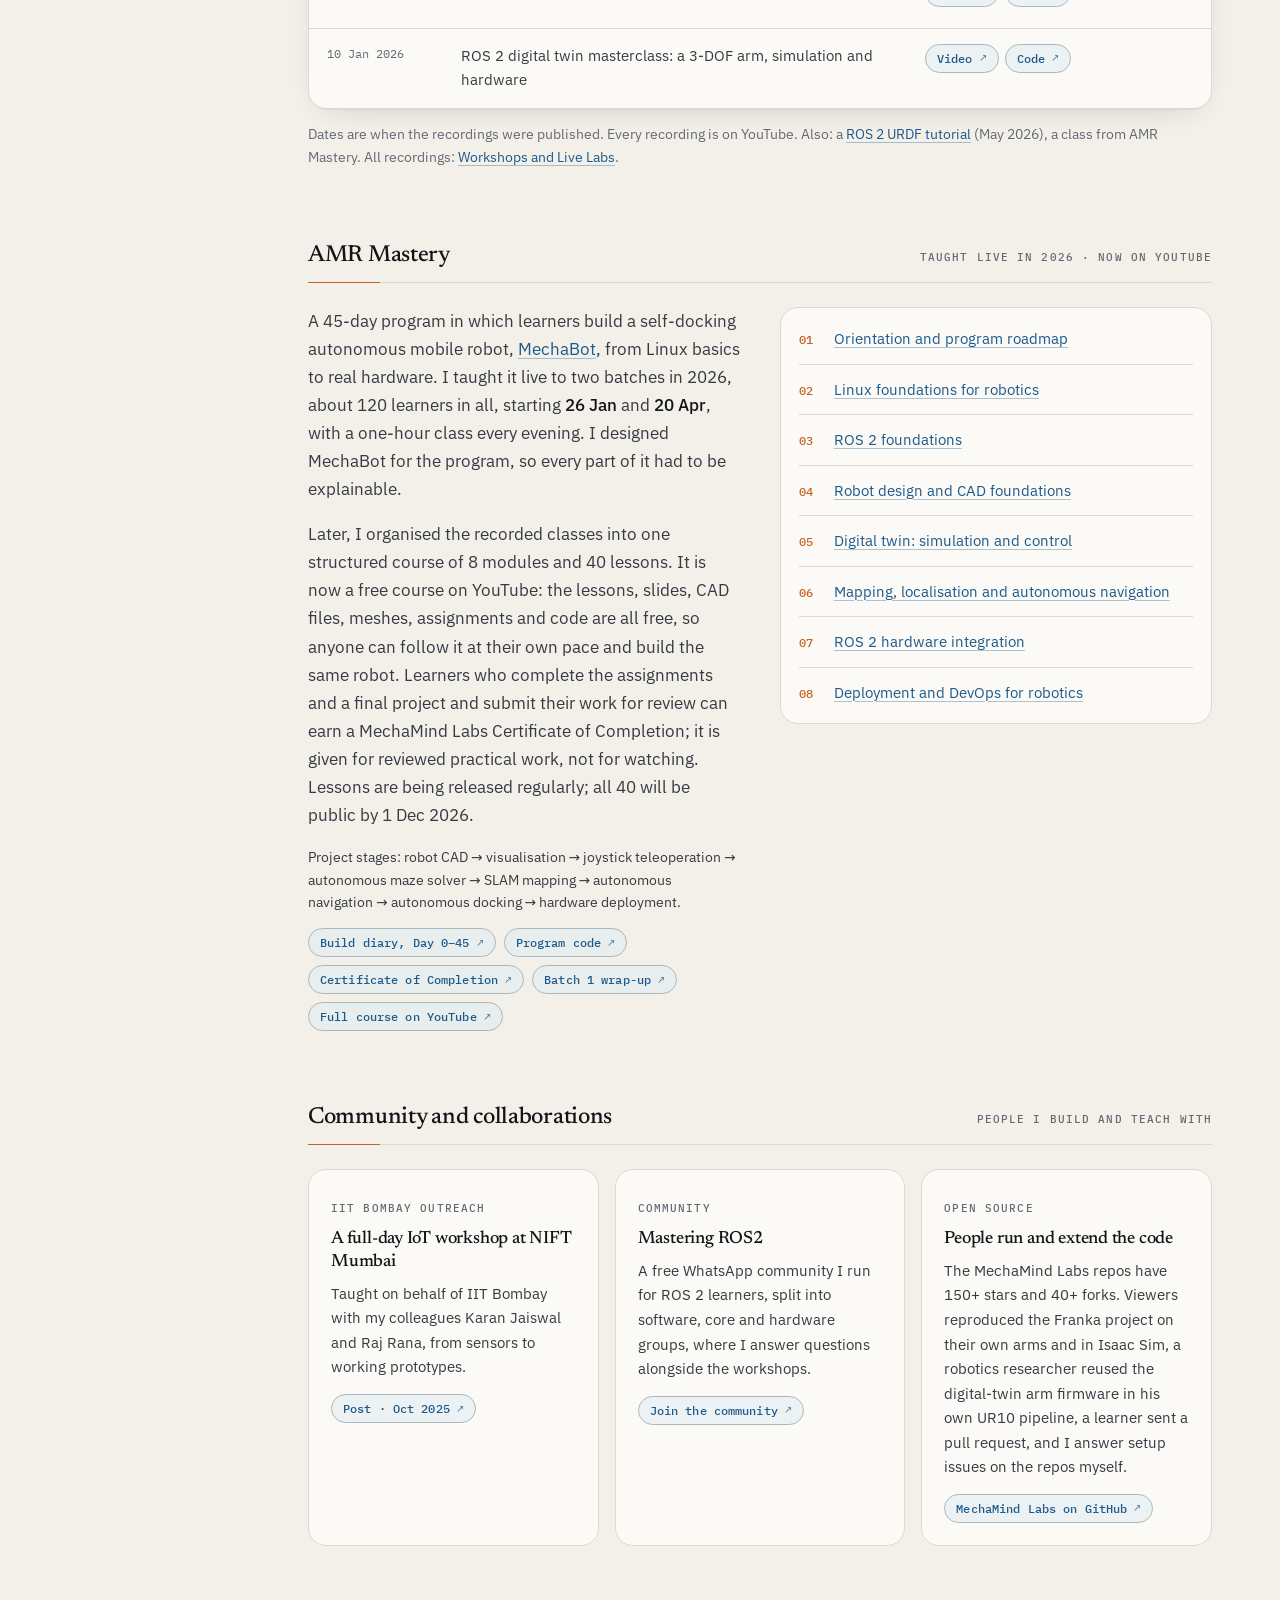
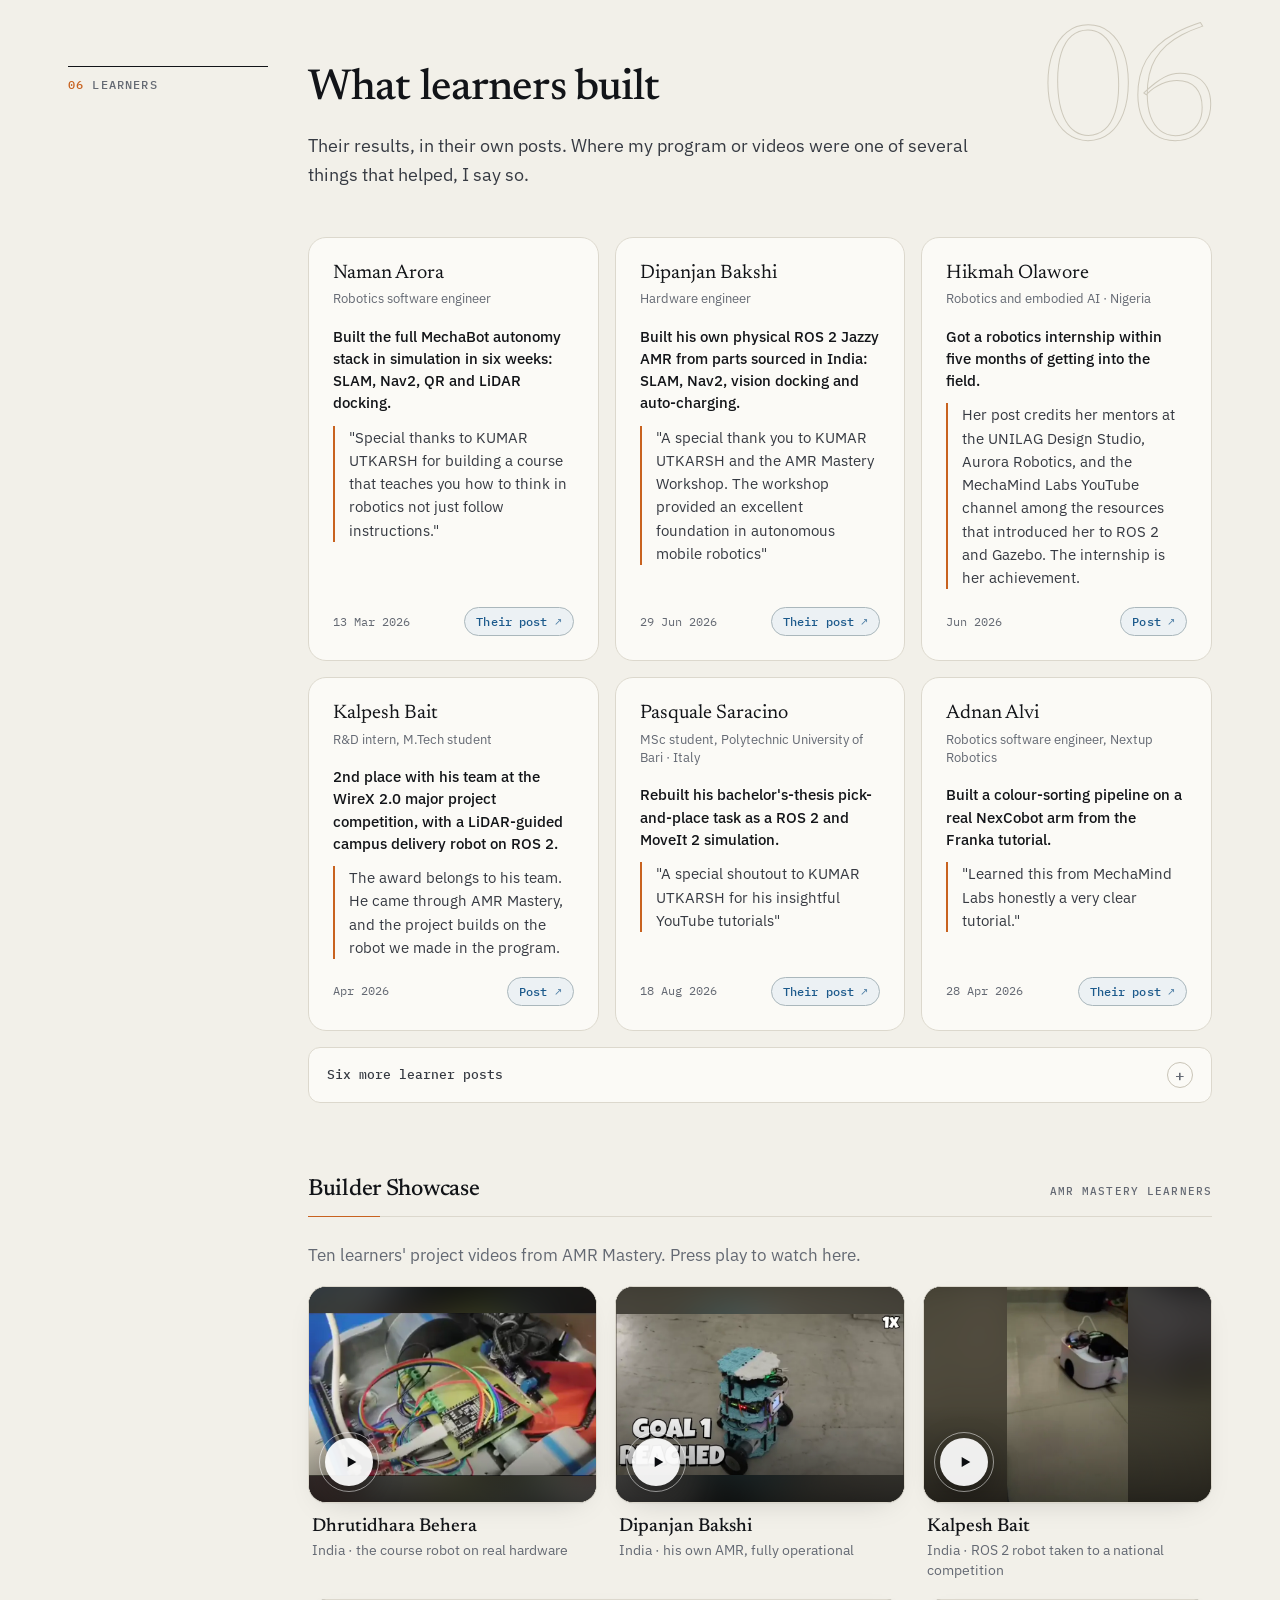
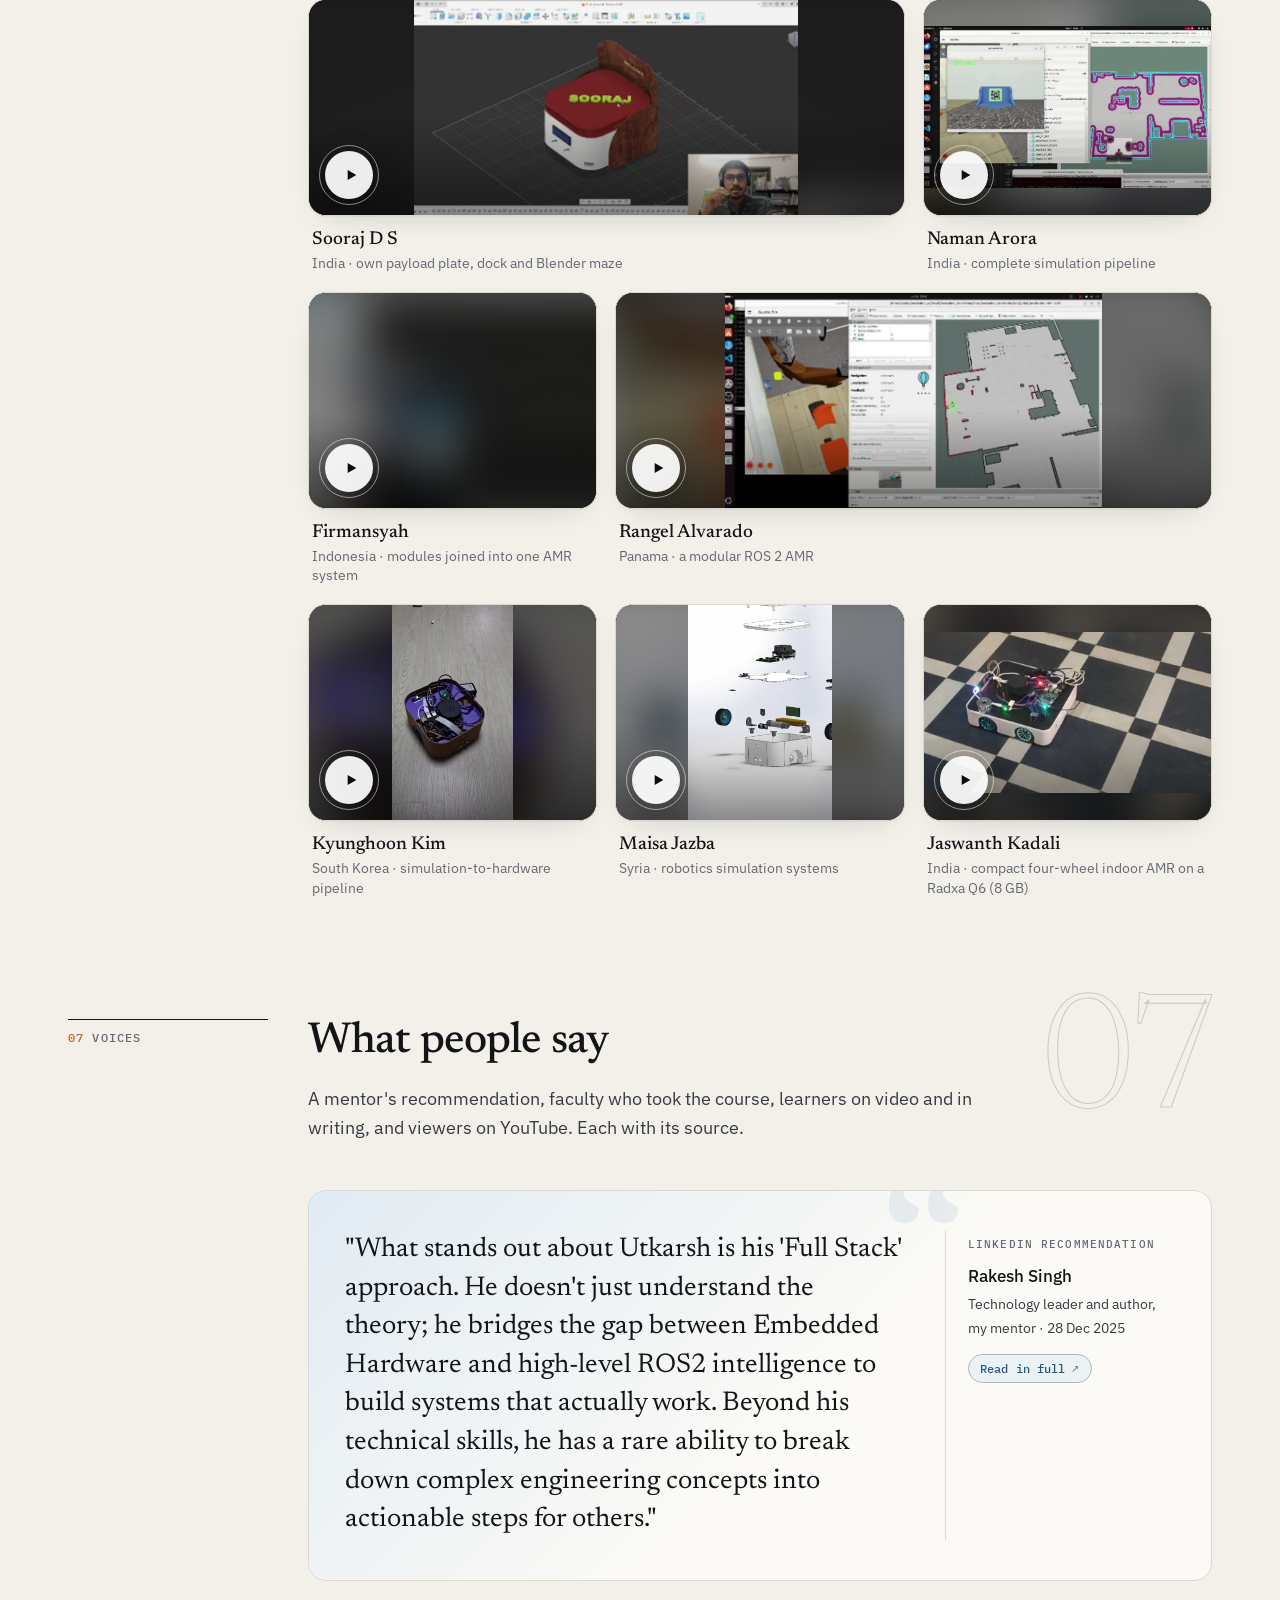
==== commit 23db9928: "Use July 2021 start date, name the Smart Donation Box, add MechaBot docking result Co-Authored-By: C" ====
--- a/index.html
+++ b/index.html
@@ -110,7 +110,7 @@
           <p class="in-short">I'm a hands-on robotics builder. I like owning the whole robot: CAD, electronics, firmware, ROS 2, perception, navigation, and then the stubborn part where it has to work on real hardware. I teach the same way I build.</p>
           <dl class="facts">
             <dt>Education</dt>
-            <dd><strong>B.Tech, Electronics and Telecommunication Engineering</strong>, K. J. Somaiya Institute of Technology, Mumbai (autonomous, University of Mumbai) · Aug 2021 – May 2025 · <strong>CGPA 8.5 / 10</strong><span class="aside">School: Hilltop School, Jamshedpur (ICSE)</span></dd>
+            <dd><strong>B.Tech, Electronics and Telecommunication Engineering</strong>, K. J. Somaiya Institute of Technology, Mumbai (autonomous, University of Mumbai) · Jul 2021 – May 2025 · <strong>CGPA 8.5 / 10</strong><span class="aside">School: Hilltop School, Jamshedpur (ICSE)</span></dd>
             <dt>Research</dt>
             <dd><strong>IIT Bombay</strong>, National Centre for Aerospace Innovation and Research (NCAIR), Machine Intelligence Program. Research Intern, Feb – Jul 2025; Research Assistant, Aug 2025 – Jul 2026. Embedded and industrial IoT systems.<span class="aside">Supervisor: Prof. Asim Tewari (PI)</span></dd>
             <dt>Company</dt>
@@ -291,7 +291,7 @@
           <div class="body">
             <div class="meta"><span class="status st-hw">Hardware</span><span class="dates">Nov 2025 – Apr 2026</span></div>
             <h3><a href="projects/mechabot/">MechaBot, a self-docking AMR</a></h3>
-            <p>A differential-drive robot that maps a room, patrols, watches its battery and drives back to its charging dock by itself, using a QR marker and LiDAR to dock. The robot learners build in AMR Mastery.</p>
+            <p>A differential-drive robot that maps a room, patrols, watches its battery and drives back to its charging dock by itself, using a QR marker and LiDAR to dock. On real hardware it docked in three of five trials. The robot learners build in AMR Mastery.</p>
             <div class="chips"><a class="chip int" href="projects/mechabot/">Case study</a><a class="chip" href="https://github.com/MechaMind-Labs/AMR-Mastery" target="_blank" rel="noopener">Code</a><a class="chip" href="https://youtu.be/rBTisGu6iEY" target="_blank" rel="noopener">Video</a></div>
           </div>
         </article>
@@ -373,8 +373,8 @@
           <div class="chips"><a class="chip" href="https://github.com/Curious-Utkarsh/sewer-inspection-robot" target="_blank" rel="noopener">Sewer robot</a><a class="chip" href="https://youtu.be/Zt9OFyUxSyI" target="_blank" rel="noopener">F450 video</a><a class="chip" href="https://github.com/Curious-Utkarsh/rf-mecanum-drive-robot" target="_blank" rel="noopener">Mecanum</a></div>
         </div>
         <div class="row reveal">
-          <div><h4>Smart donation box</h4><div class="meta"><span class="dates">Final year · team of three</span></div></div>
-          <p>Detects a currency note, identifies its denomination, sorts it inside and shows the running total, on a Raspberry Pi and an ESP32 with stepper motors. My part: design thinking, firmware, computer vision, assembly and electronics support.</p>
+          <div><h4>Smart Donation Box</h4><div class="meta"><span class="dates">Final year · team of three</span></div></div>
+          <p>Detects a currency note, identifies its denomination, sorts it inside and shows the running total, on a Raspberry Pi and an ESP32 with stepper motors. My part: design thinking, firmware, computer vision, assembly and electronics support. Guided by Prof. Vricha Chavan.</p>
           <div class="chips"><a class="chip" href="https://www.youtube.com/shorts/HNBQBPYtCsg" target="_blank" rel="noopener">Video</a></div>
         </div>
       </div>
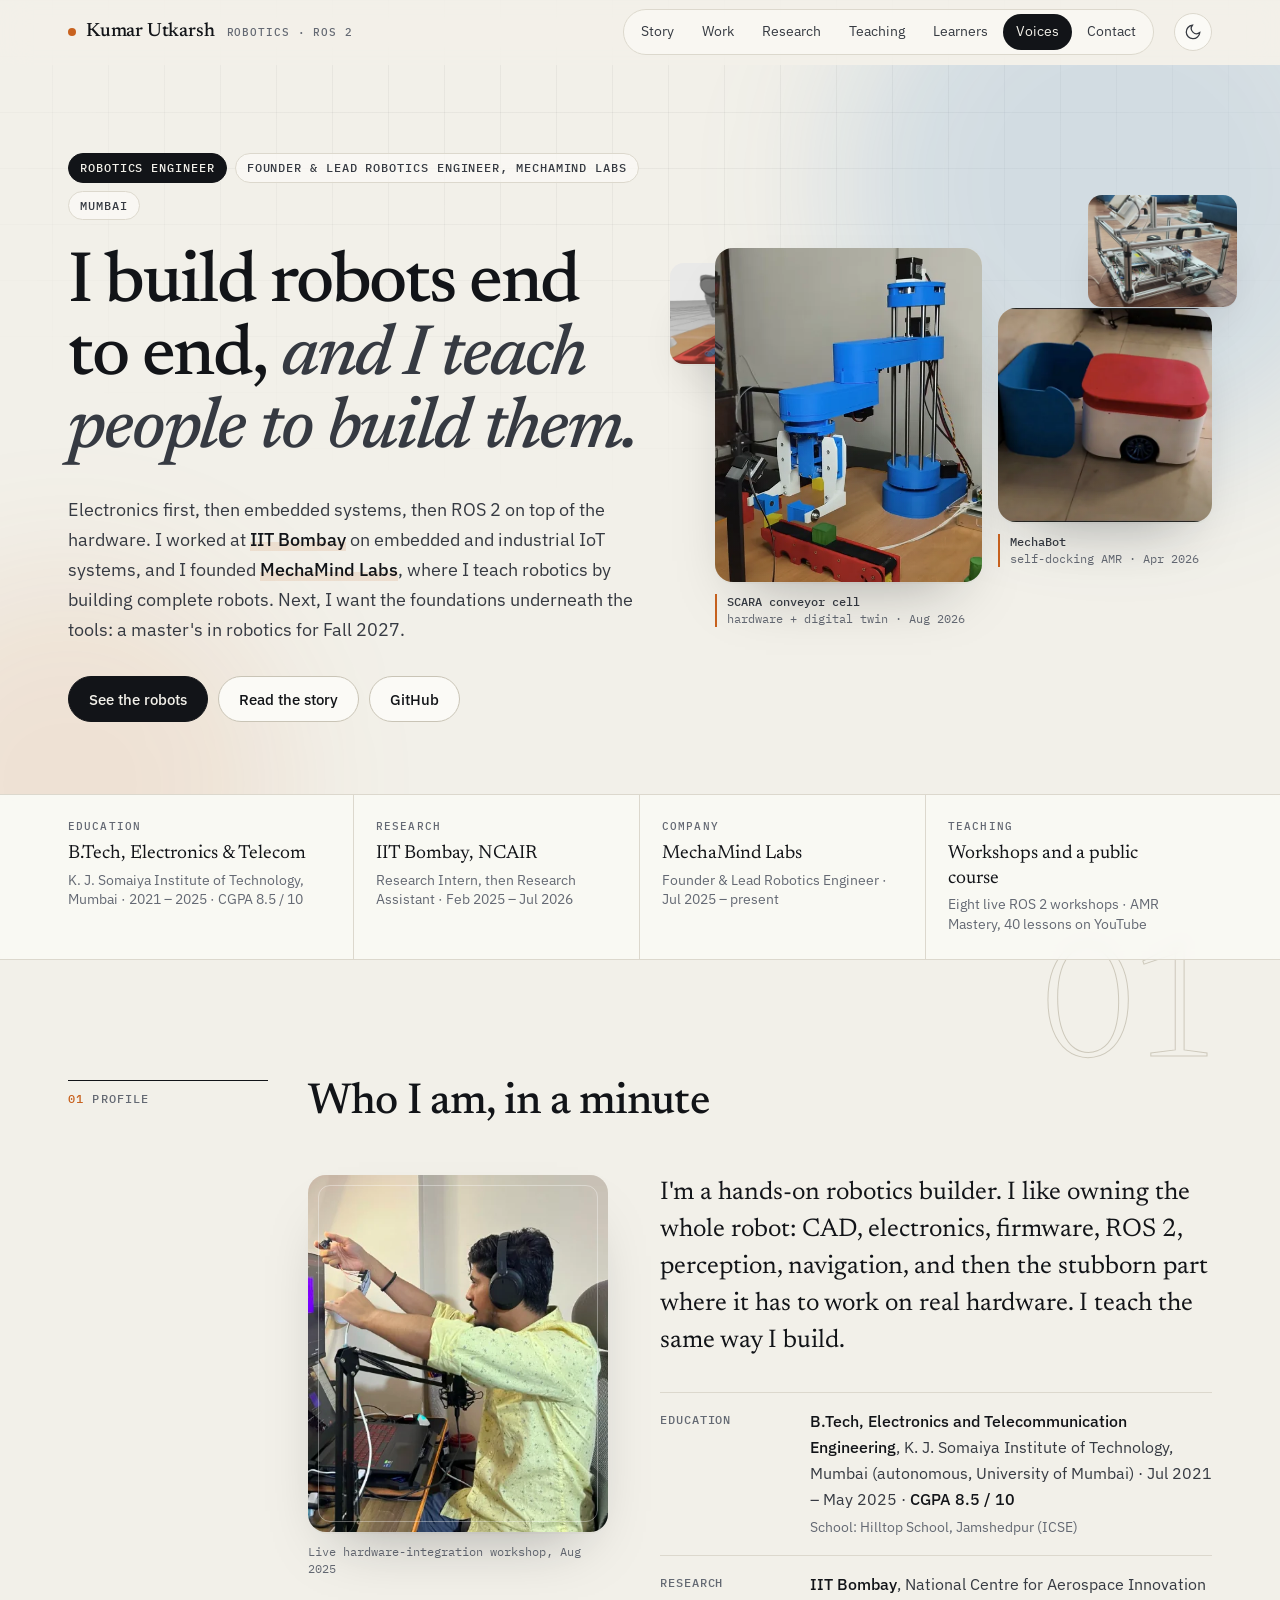
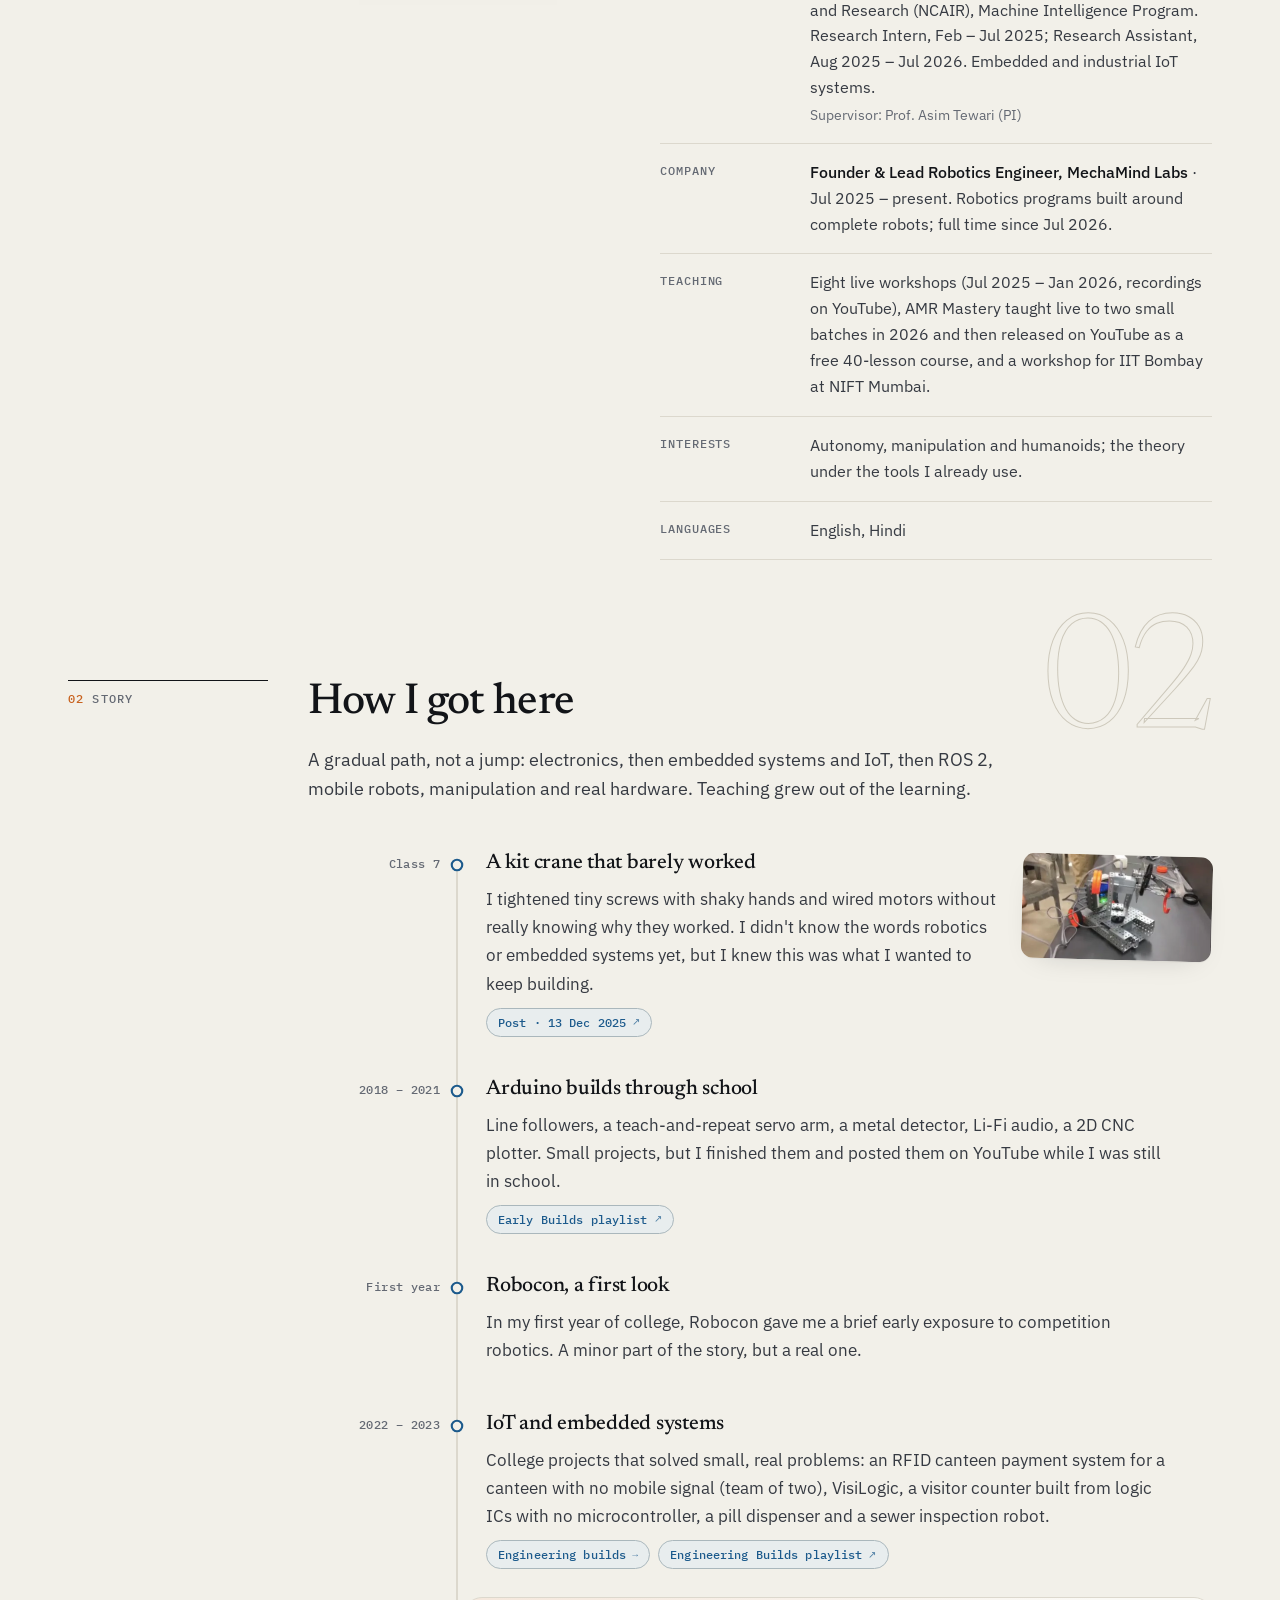
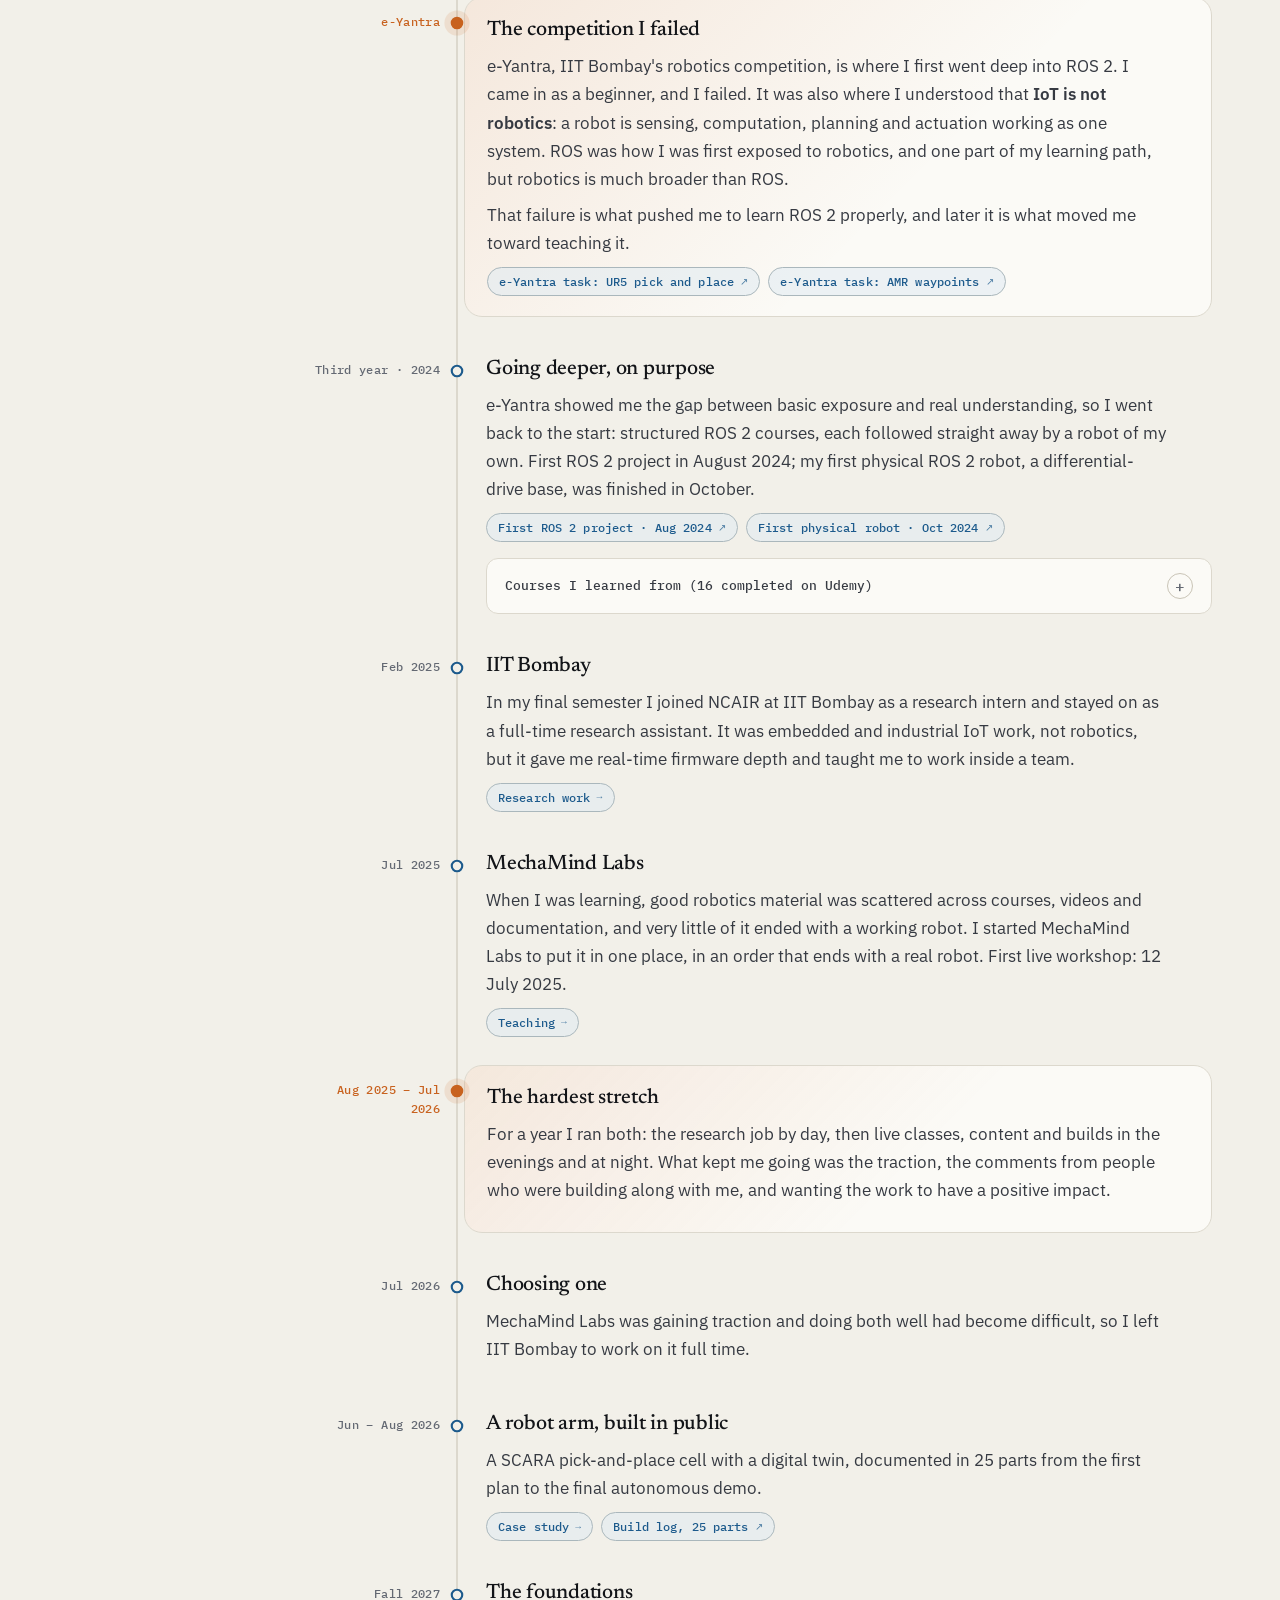
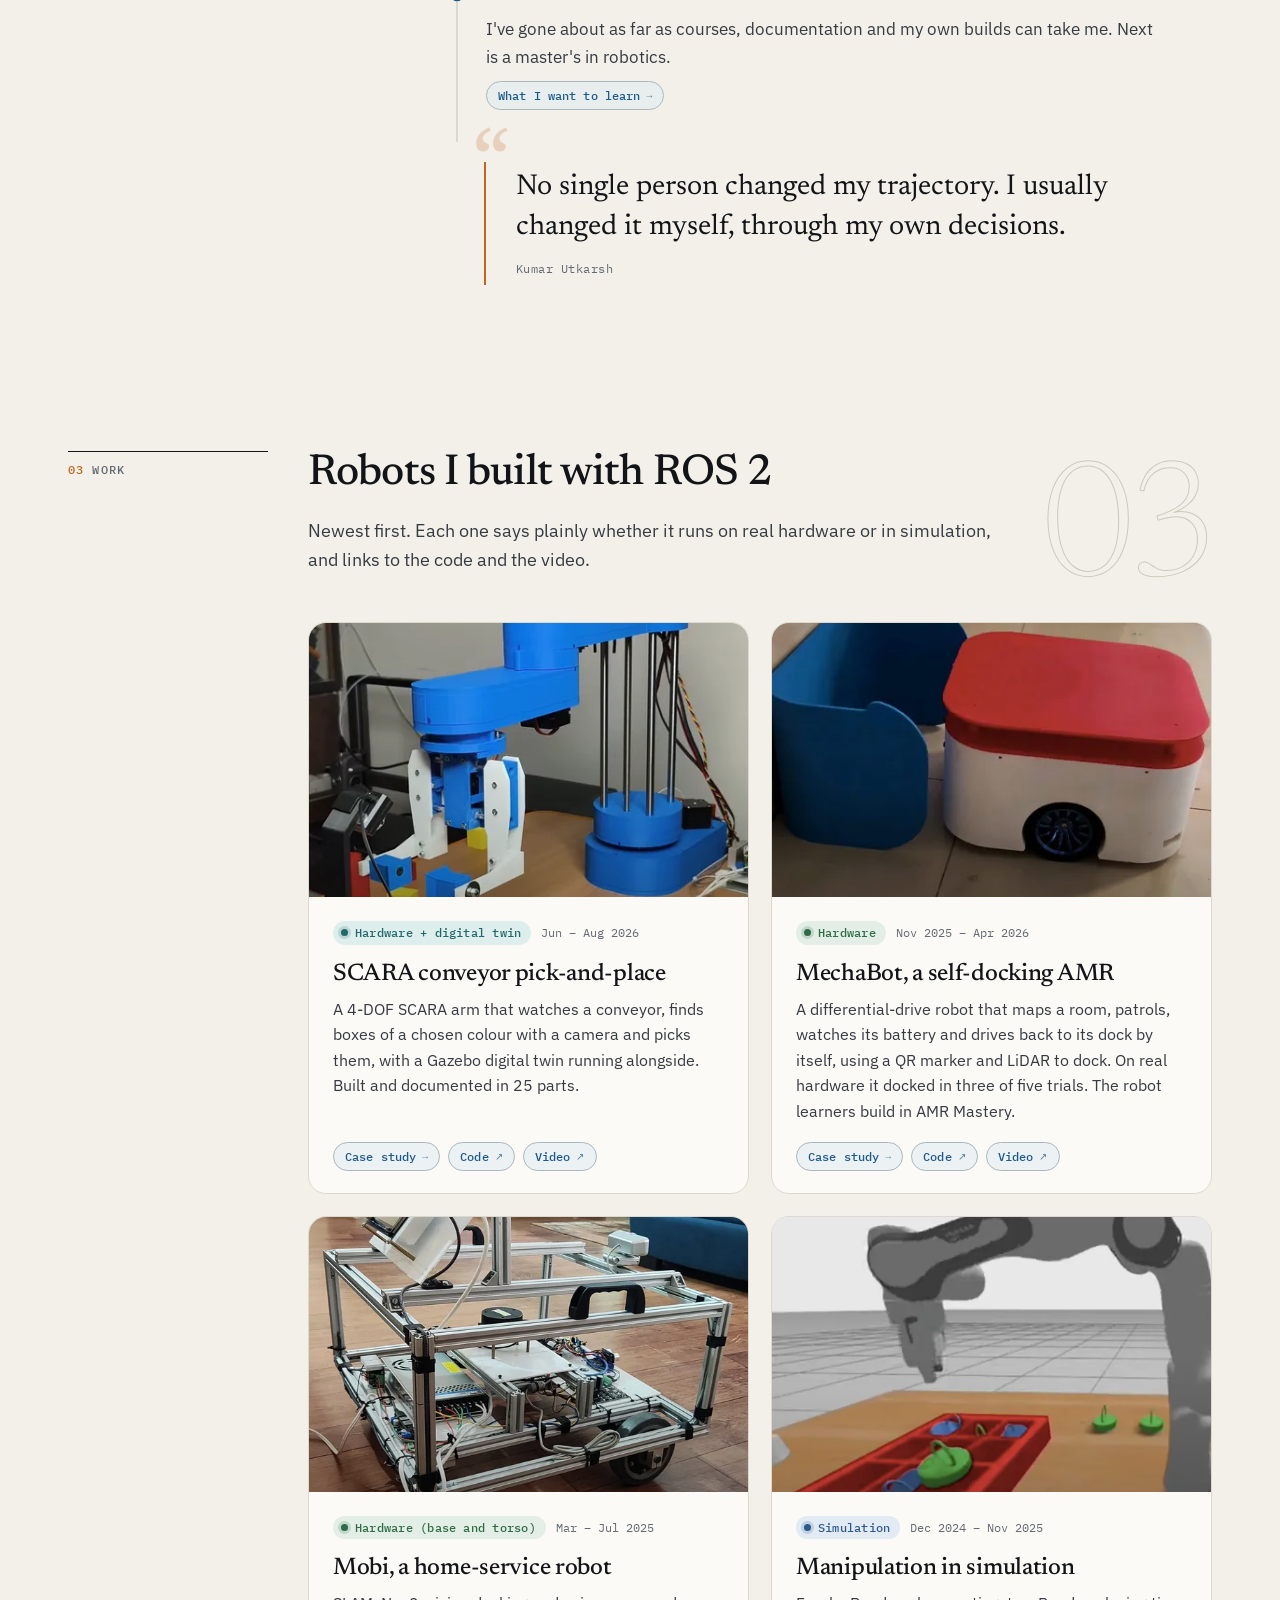
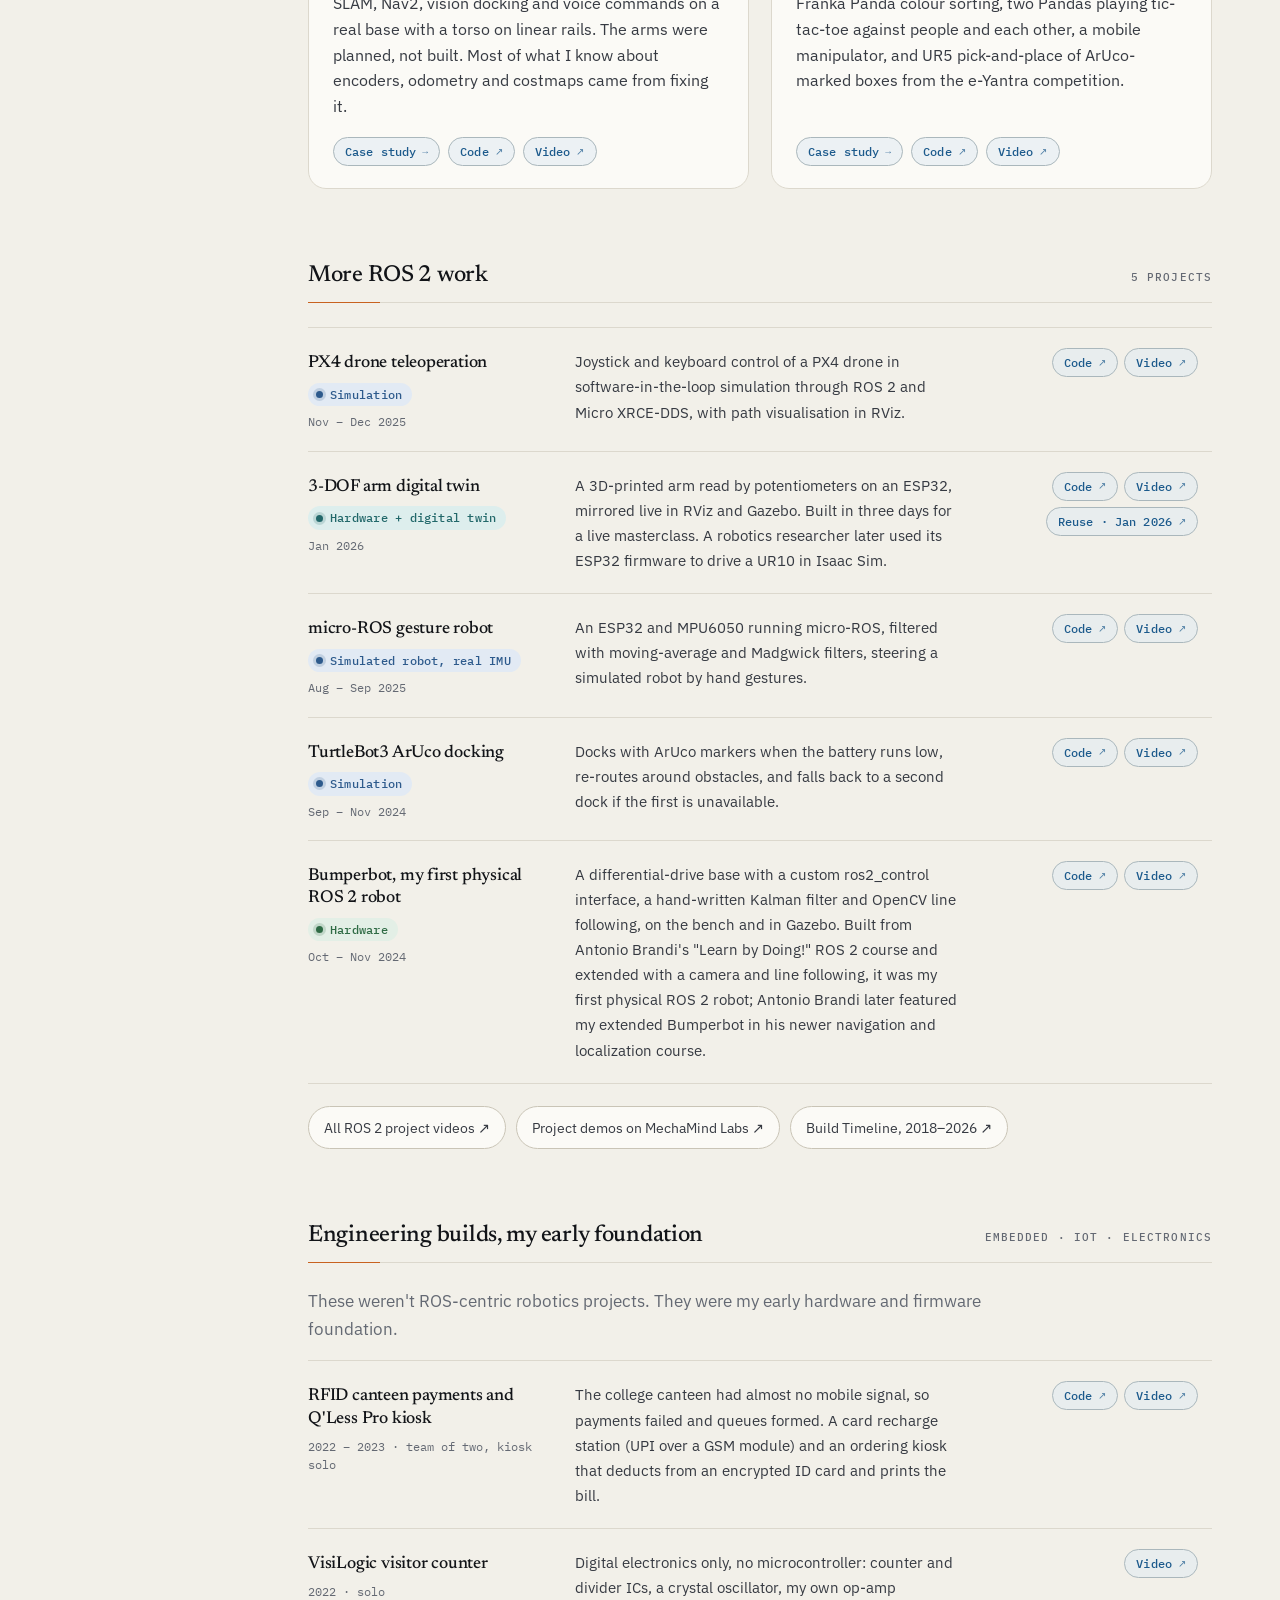
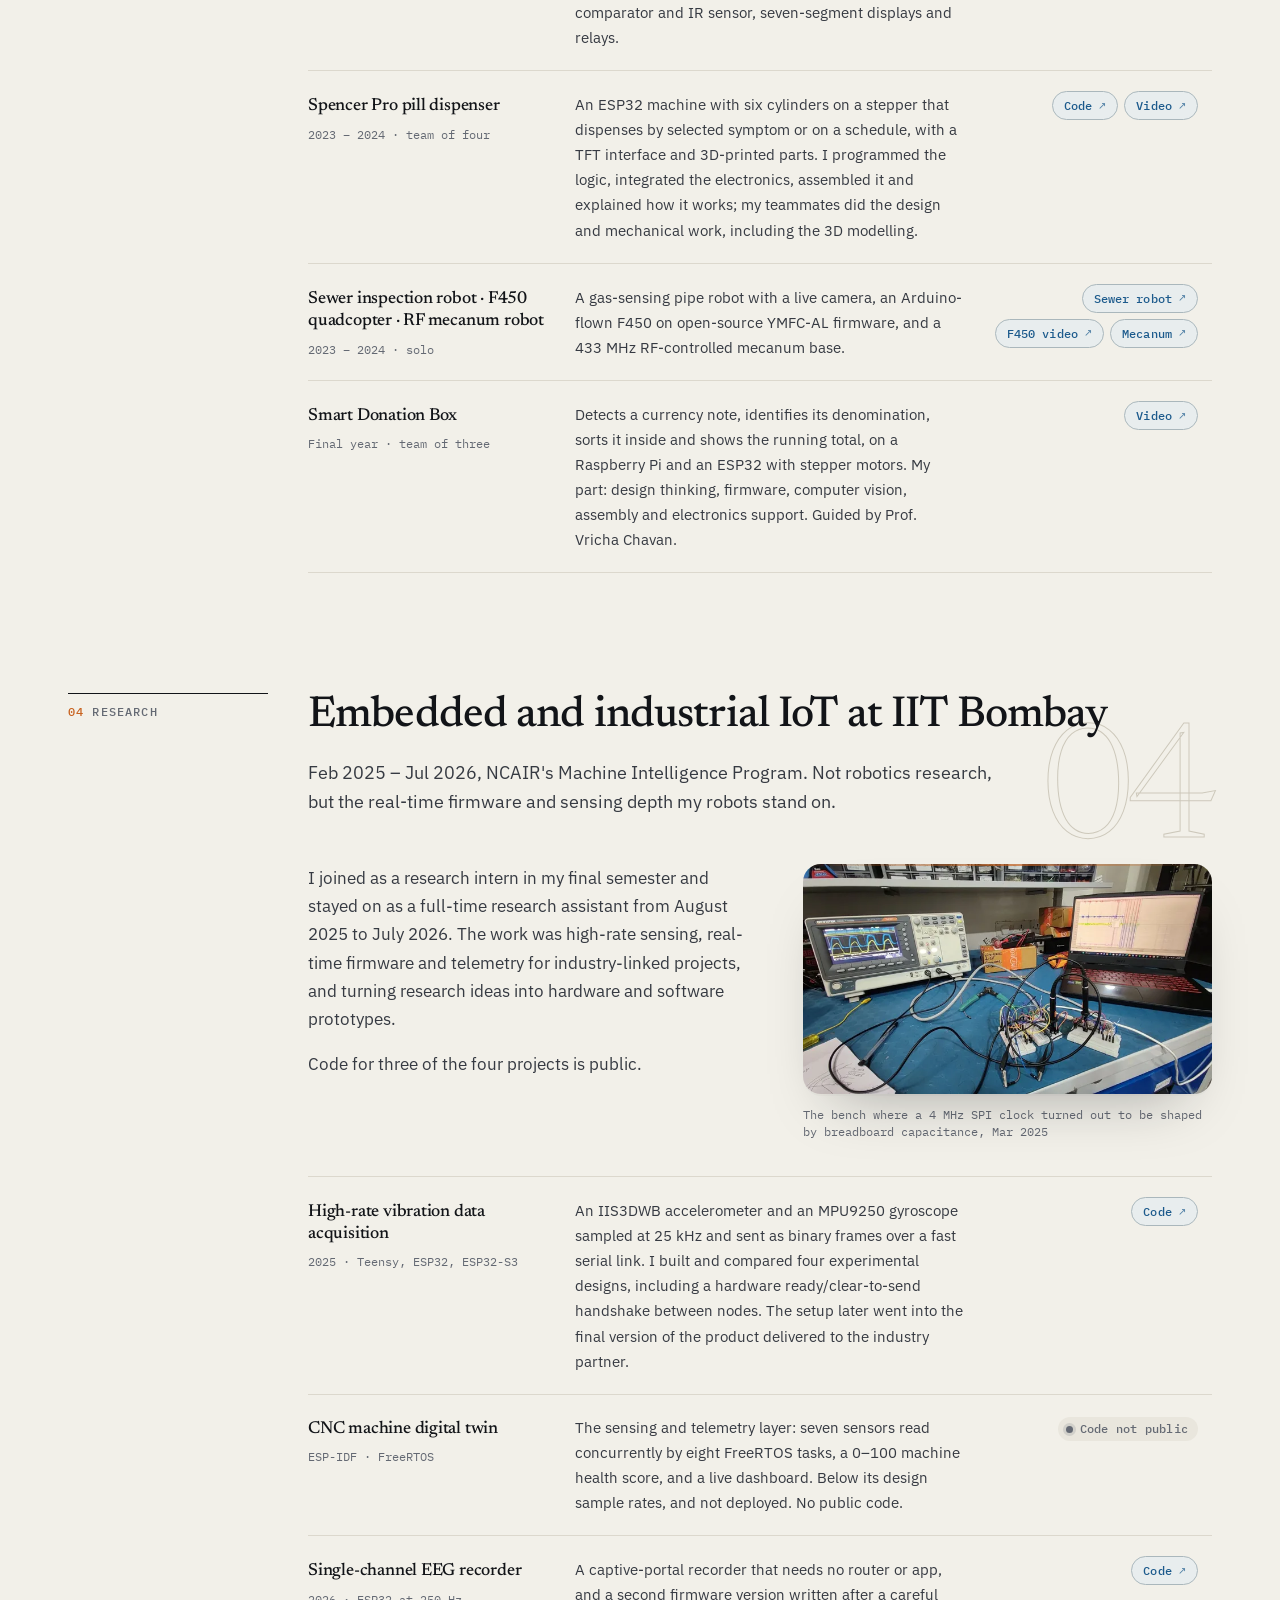
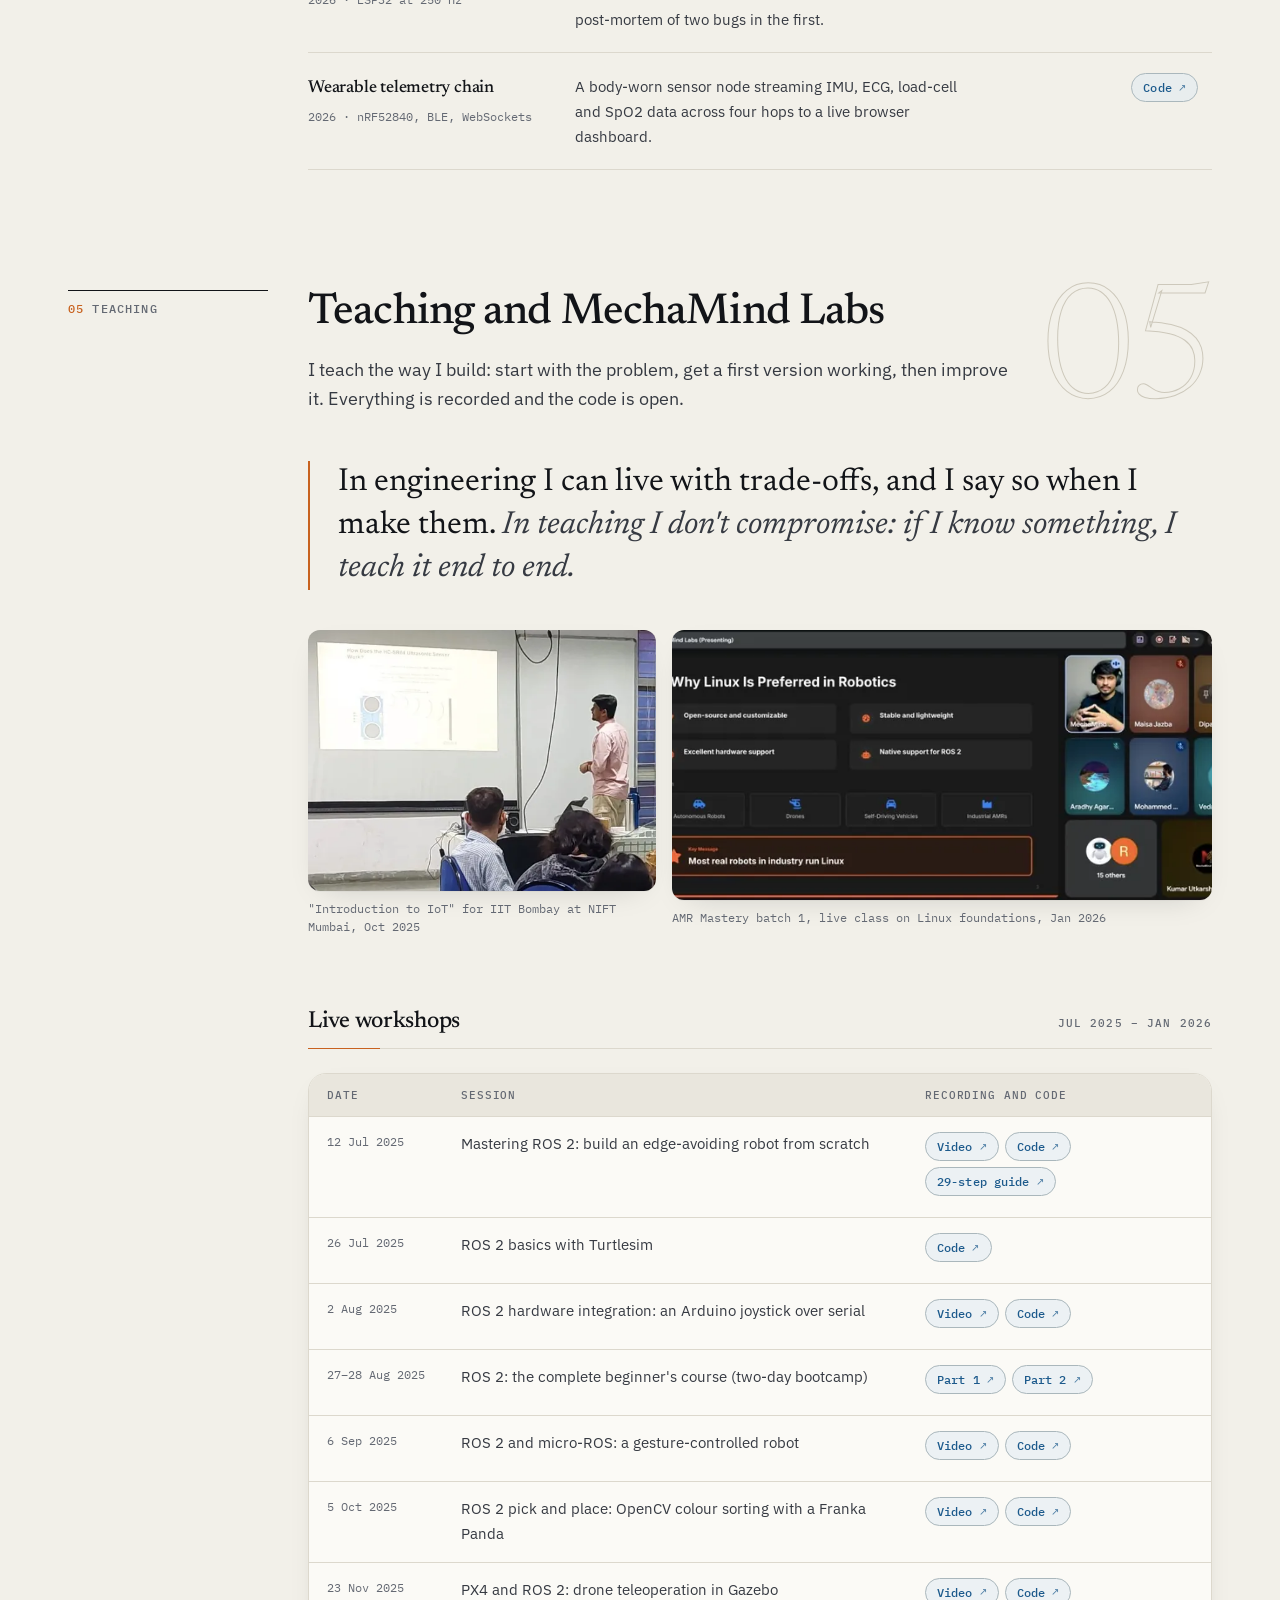
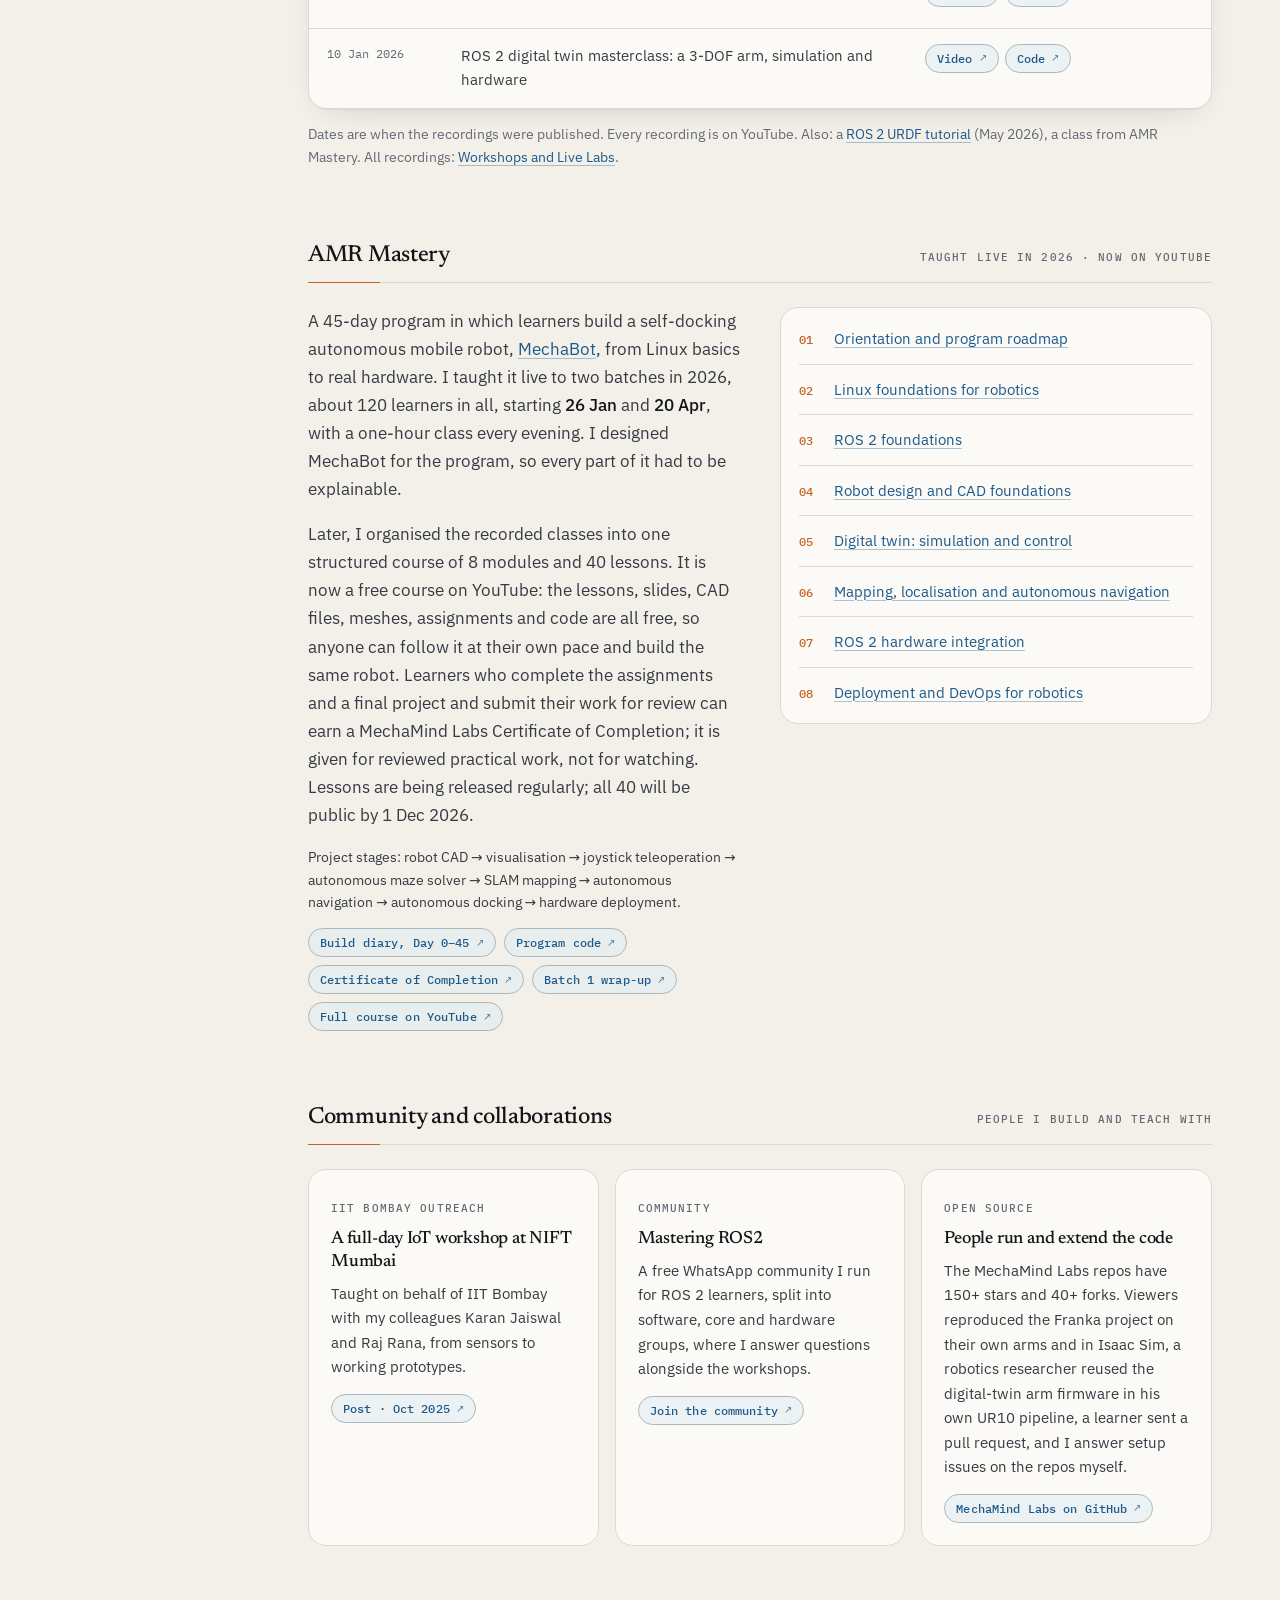
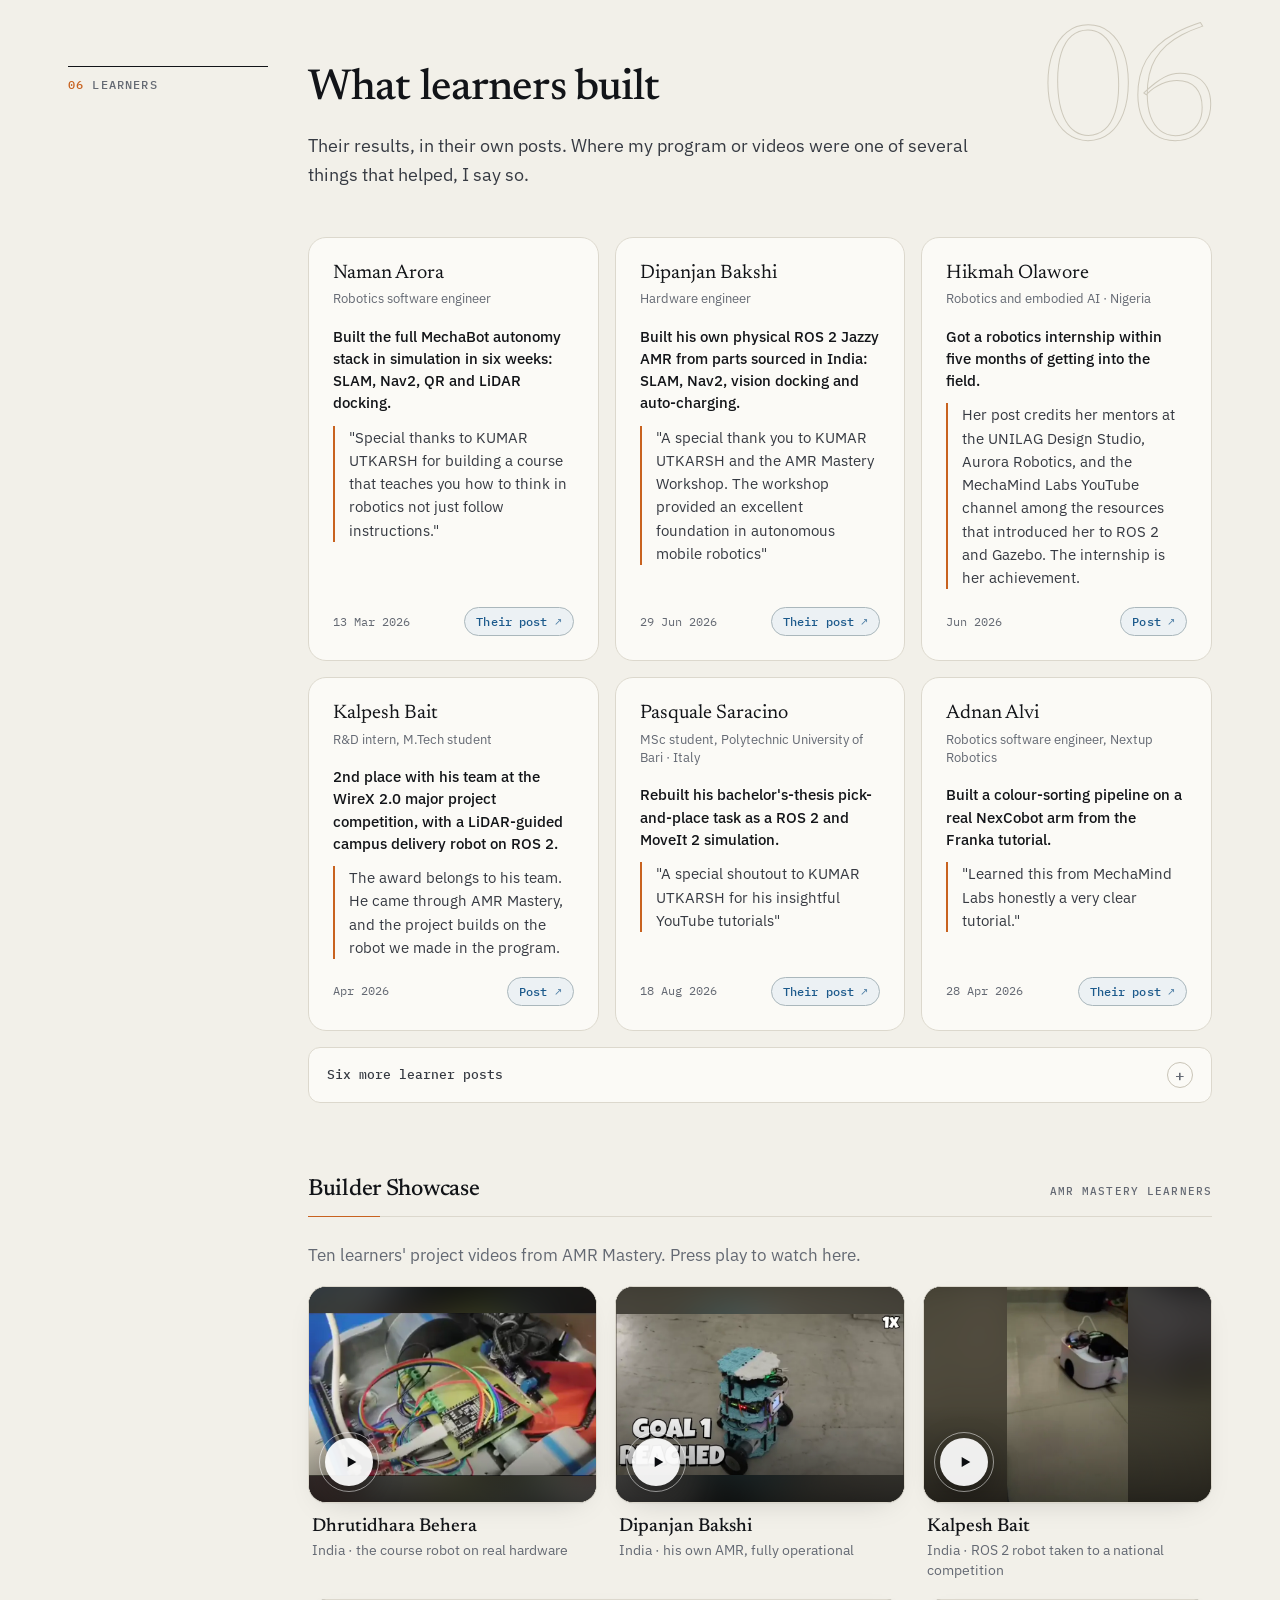
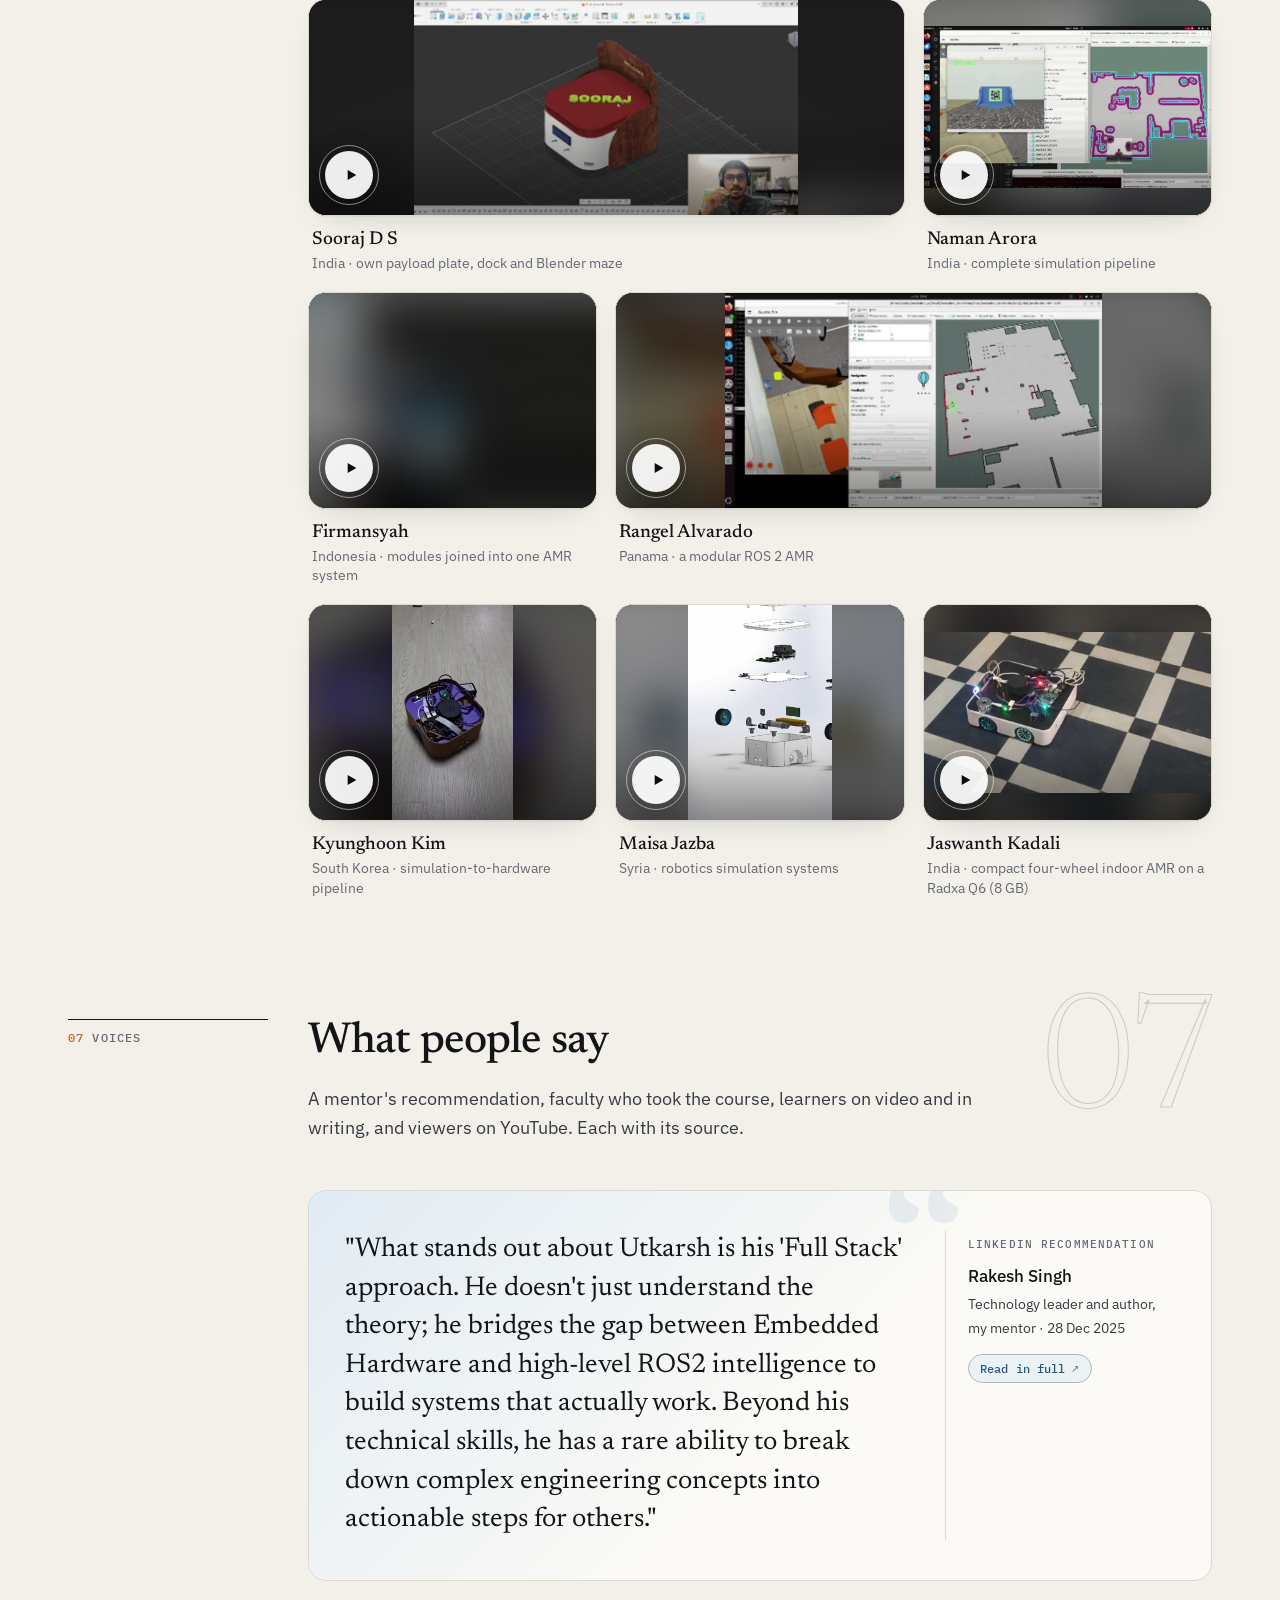
==== commit 2058fbc7: "Home: MechaBot returns to its dock (no charging) Co-Authored-By: Claude Opus 5.5 <noreply@anthropic." ====
--- a/index.html
+++ b/index.html
@@ -291,7 +291,7 @@
           <div class="body">
             <div class="meta"><span class="status st-hw">Hardware</span><span class="dates">Nov 2025 – Apr 2026</span></div>
             <h3><a href="projects/mechabot/">MechaBot, a self-docking AMR</a></h3>
-            <p>A differential-drive robot that maps a room, patrols, watches its battery and drives back to its charging dock by itself, using a QR marker and LiDAR to dock. On real hardware it docked in three of five trials. The robot learners build in AMR Mastery.</p>
+            <p>A differential-drive robot that maps a room, patrols, watches its battery and drives back to its dock by itself, using a QR marker and LiDAR to dock. On real hardware it docked in three of five trials. The robot learners build in AMR Mastery.</p>
             <div class="chips"><a class="chip int" href="projects/mechabot/">Case study</a><a class="chip" href="https://github.com/MechaMind-Labs/AMR-Mastery" target="_blank" rel="noopener">Code</a><a class="chip" href="https://youtu.be/rBTisGu6iEY" target="_blank" rel="noopener">Video</a></div>
           </div>
         </article>
